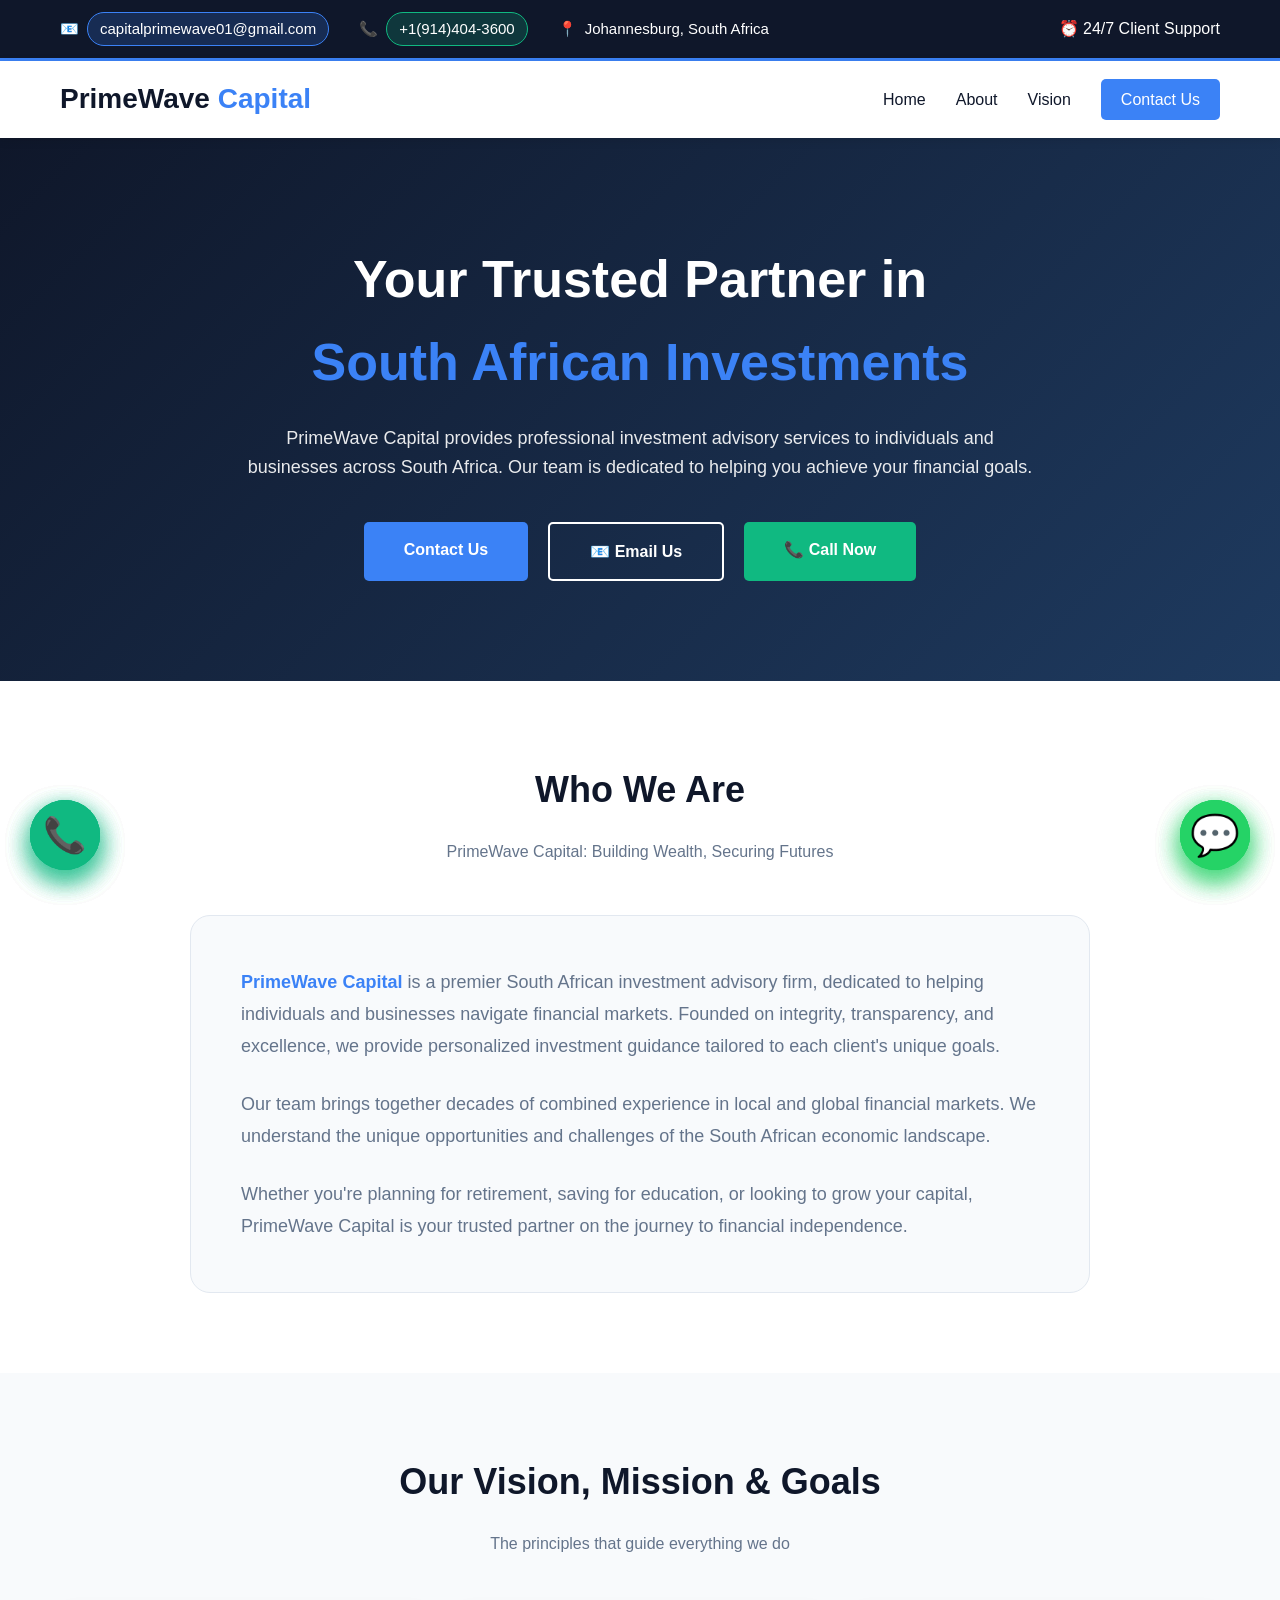
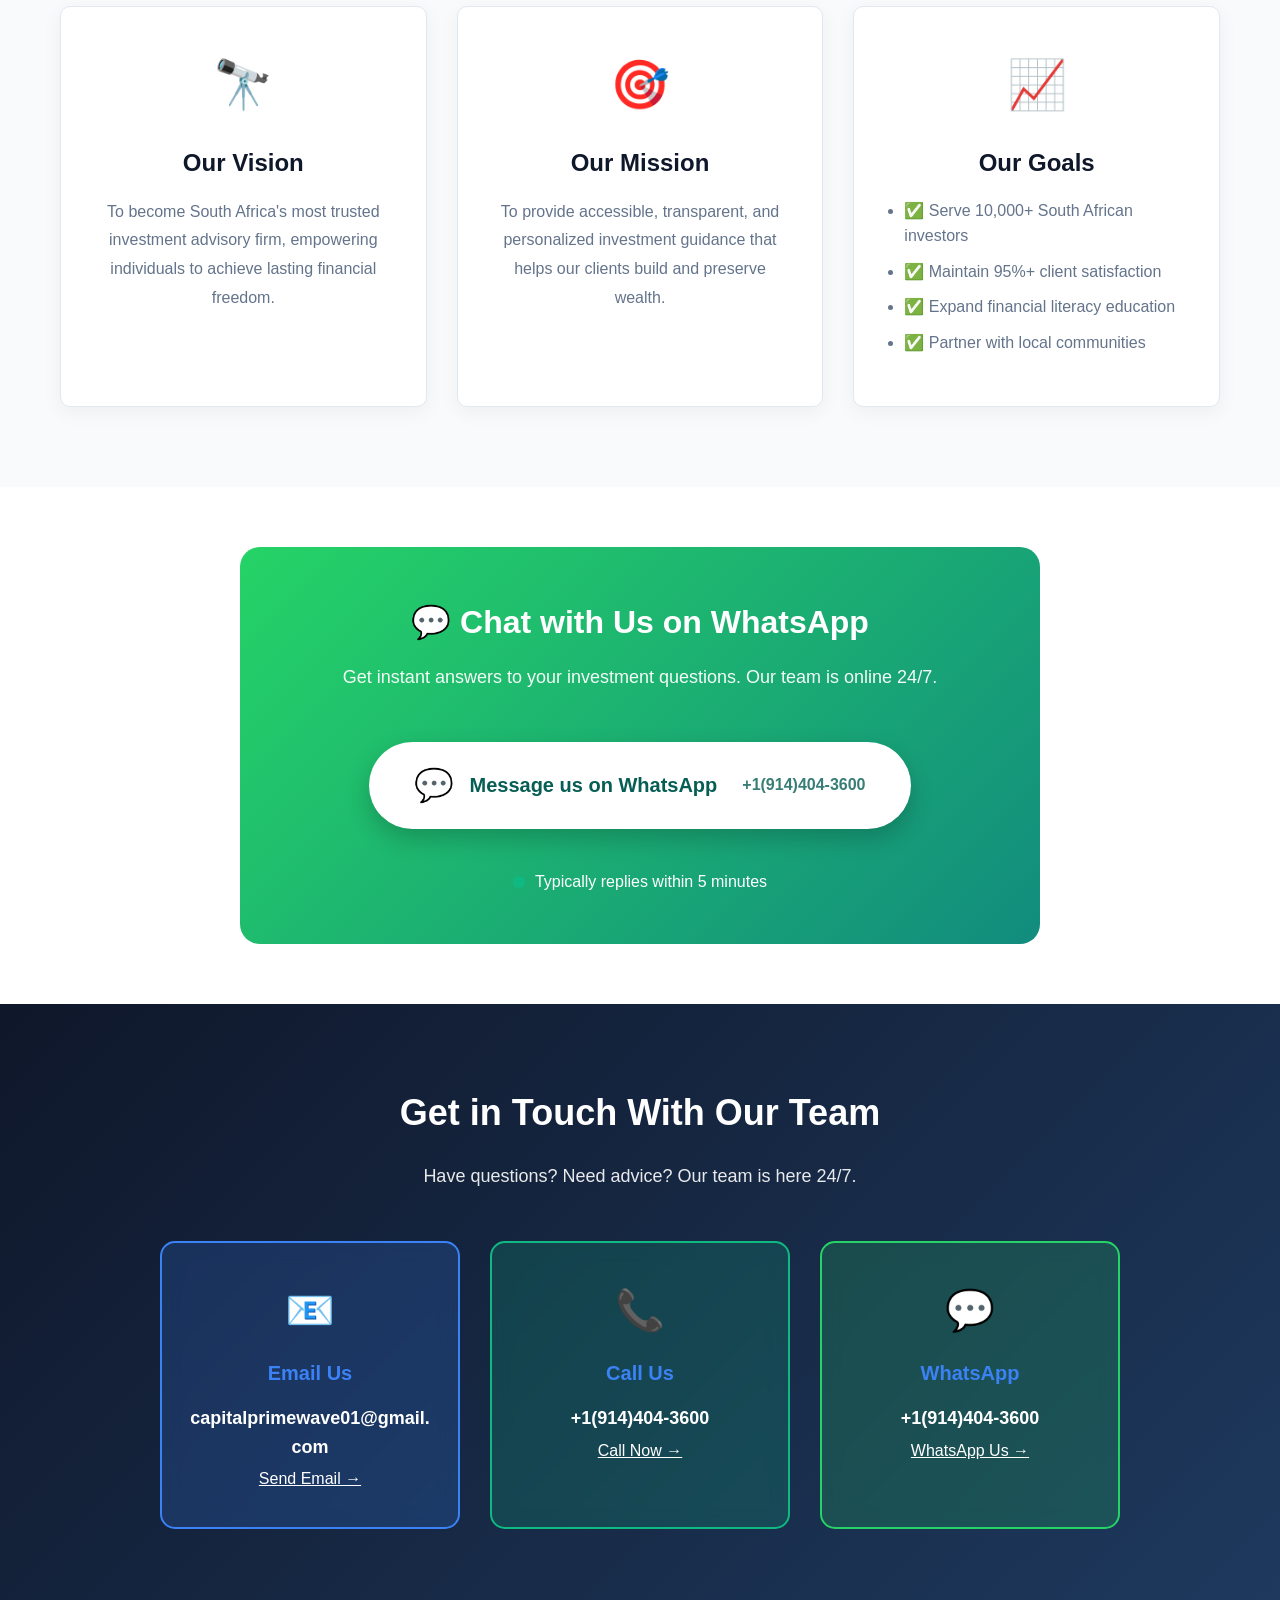
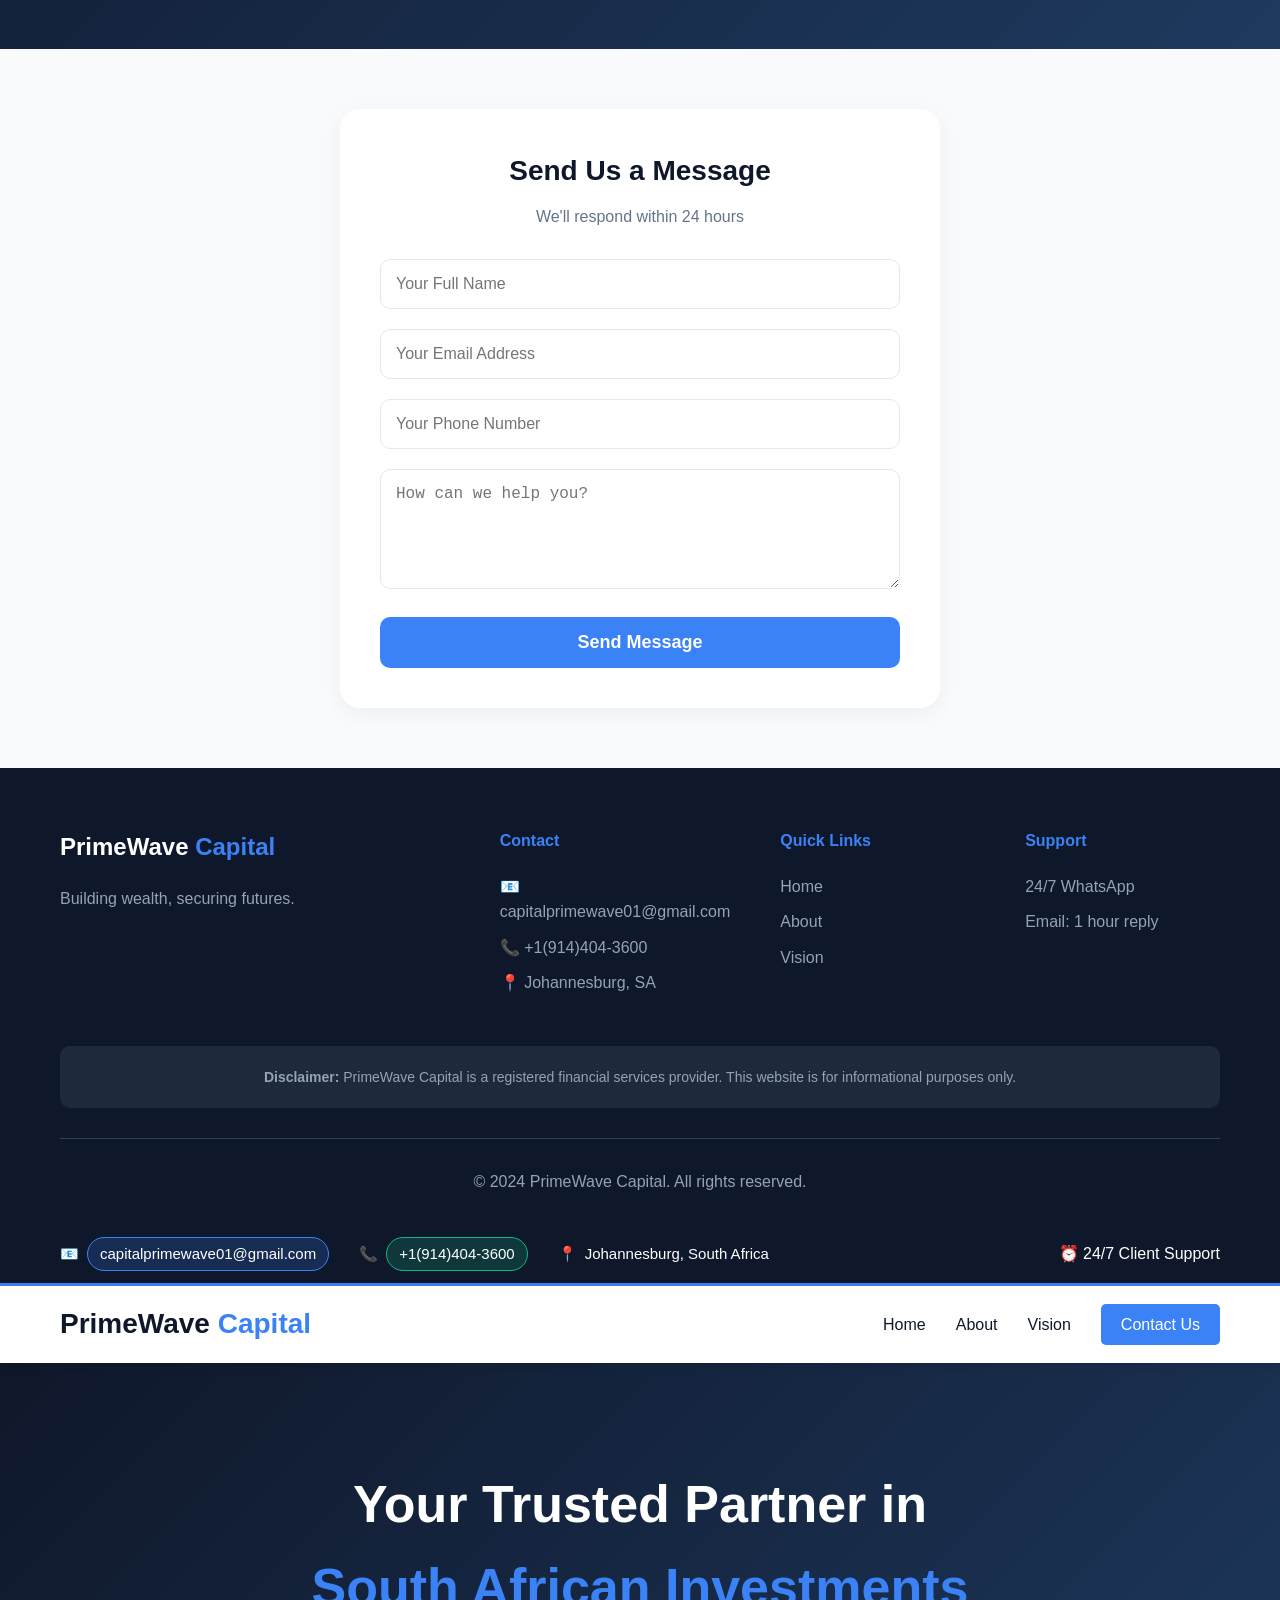
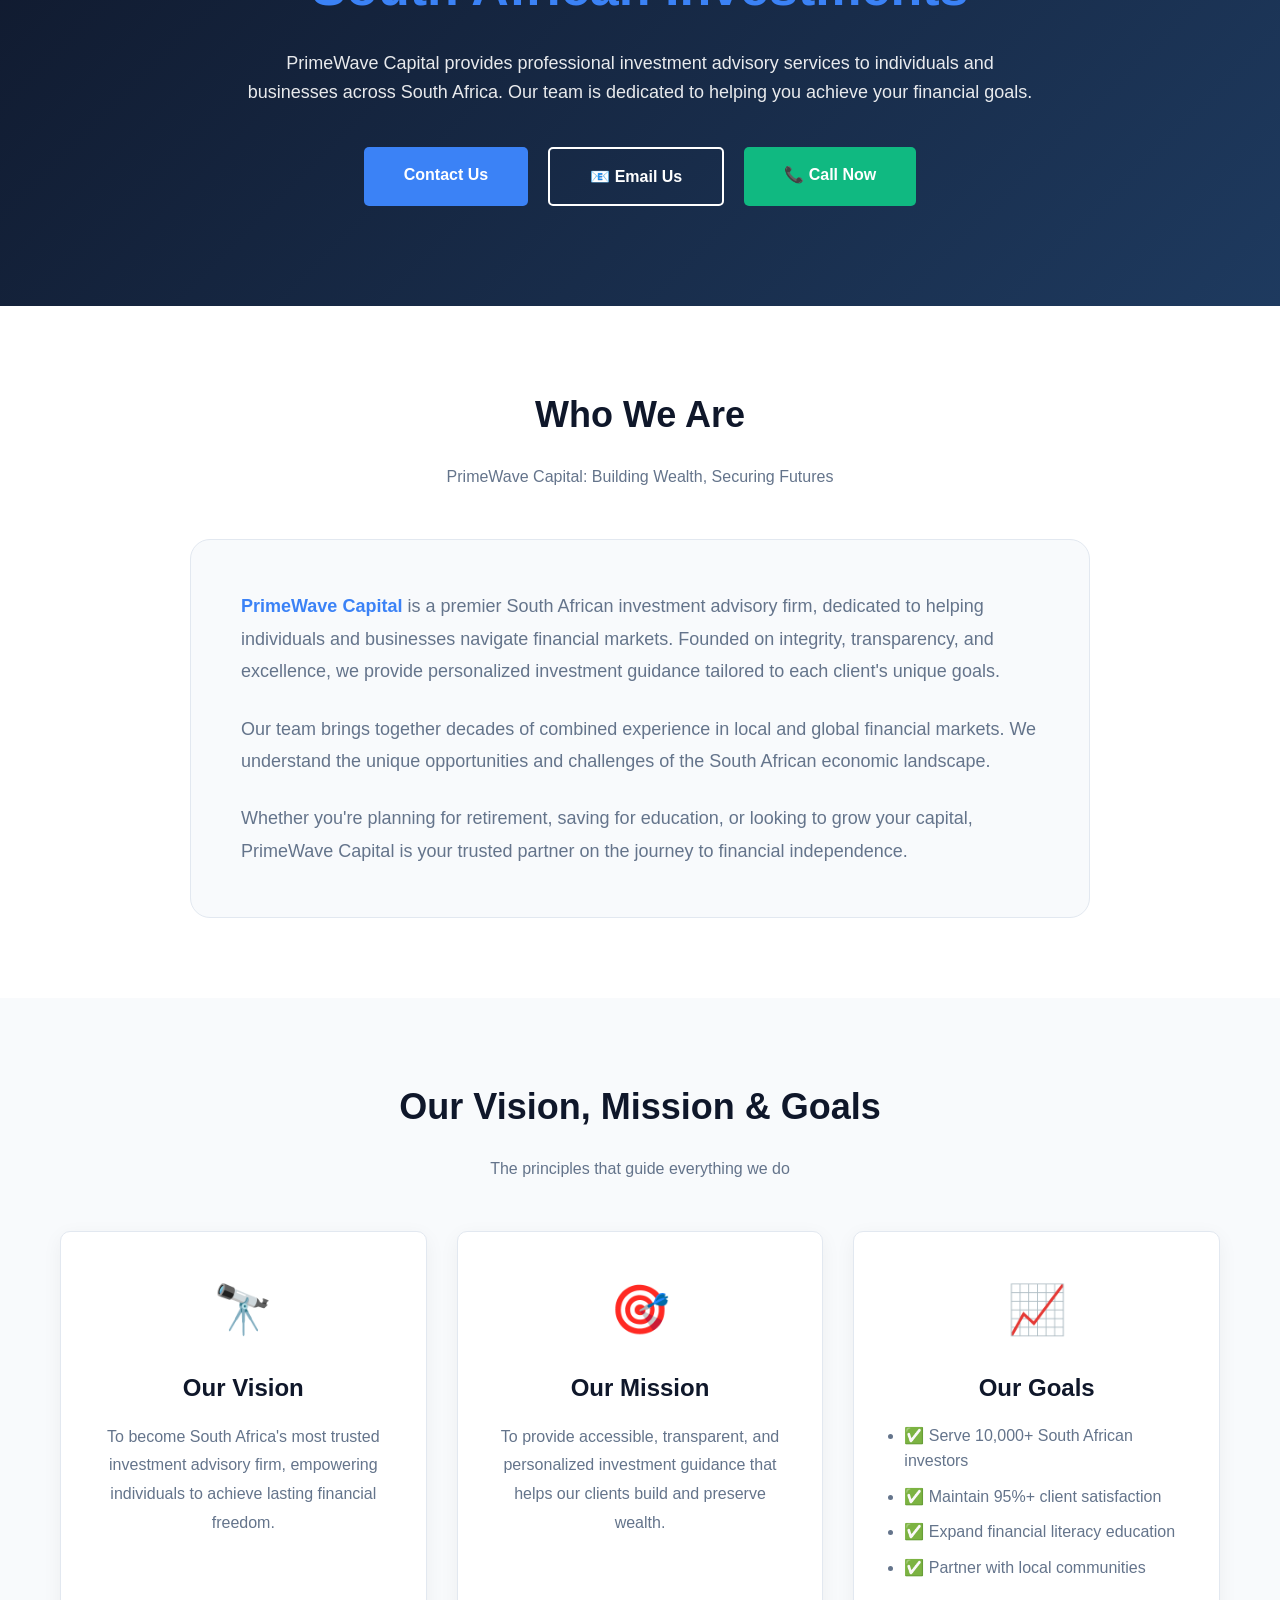
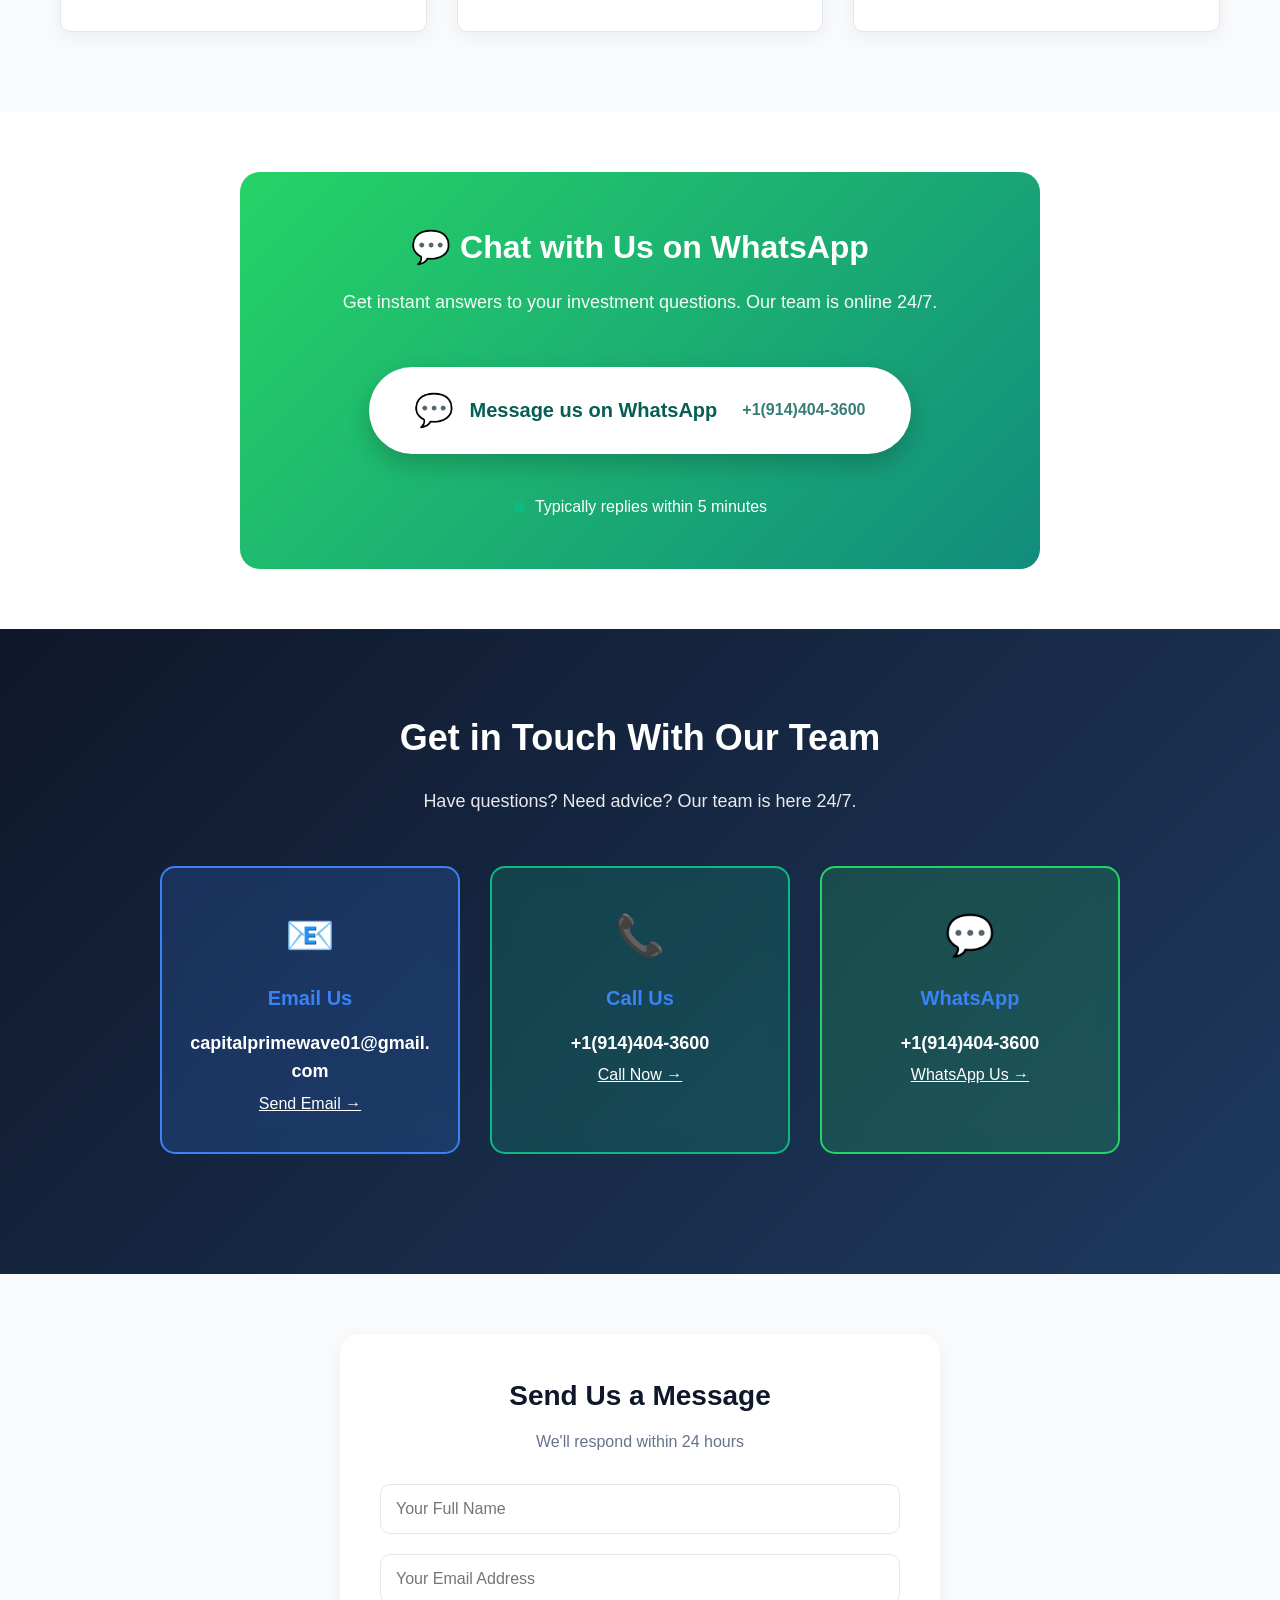
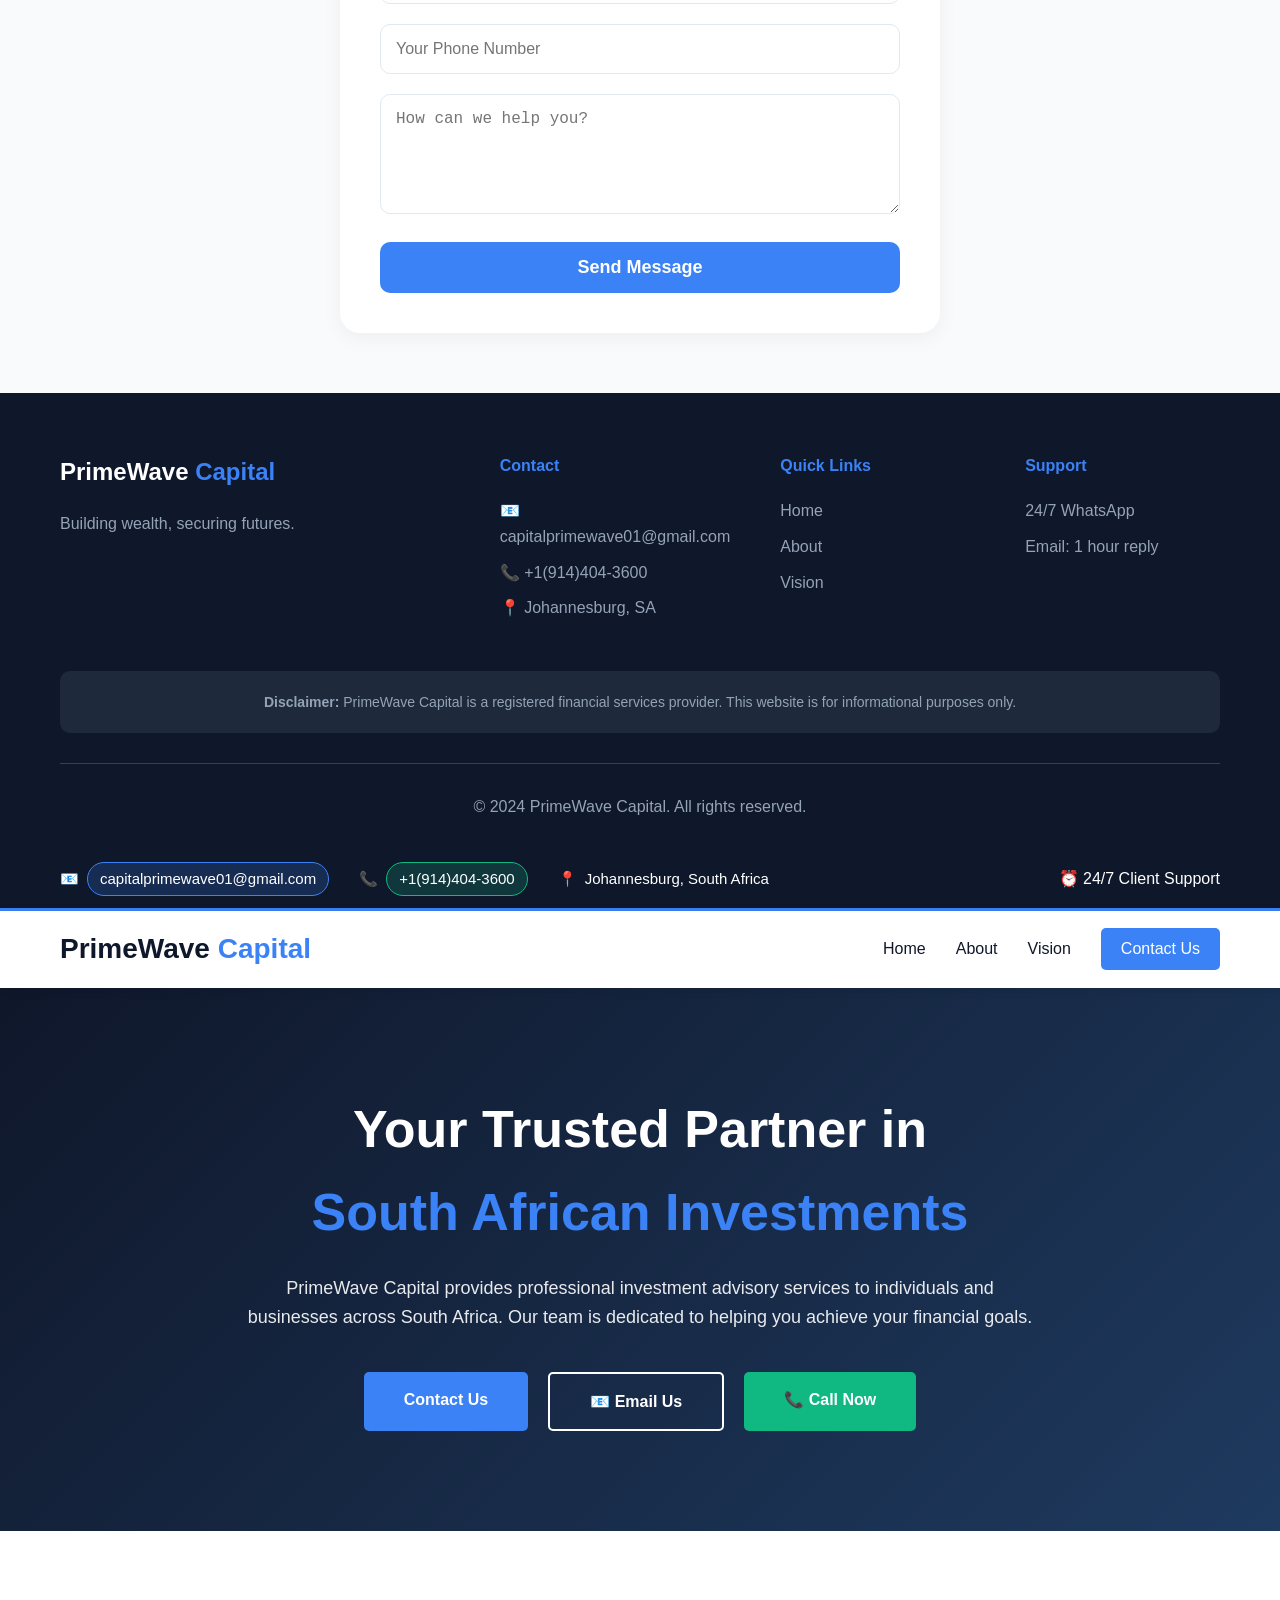
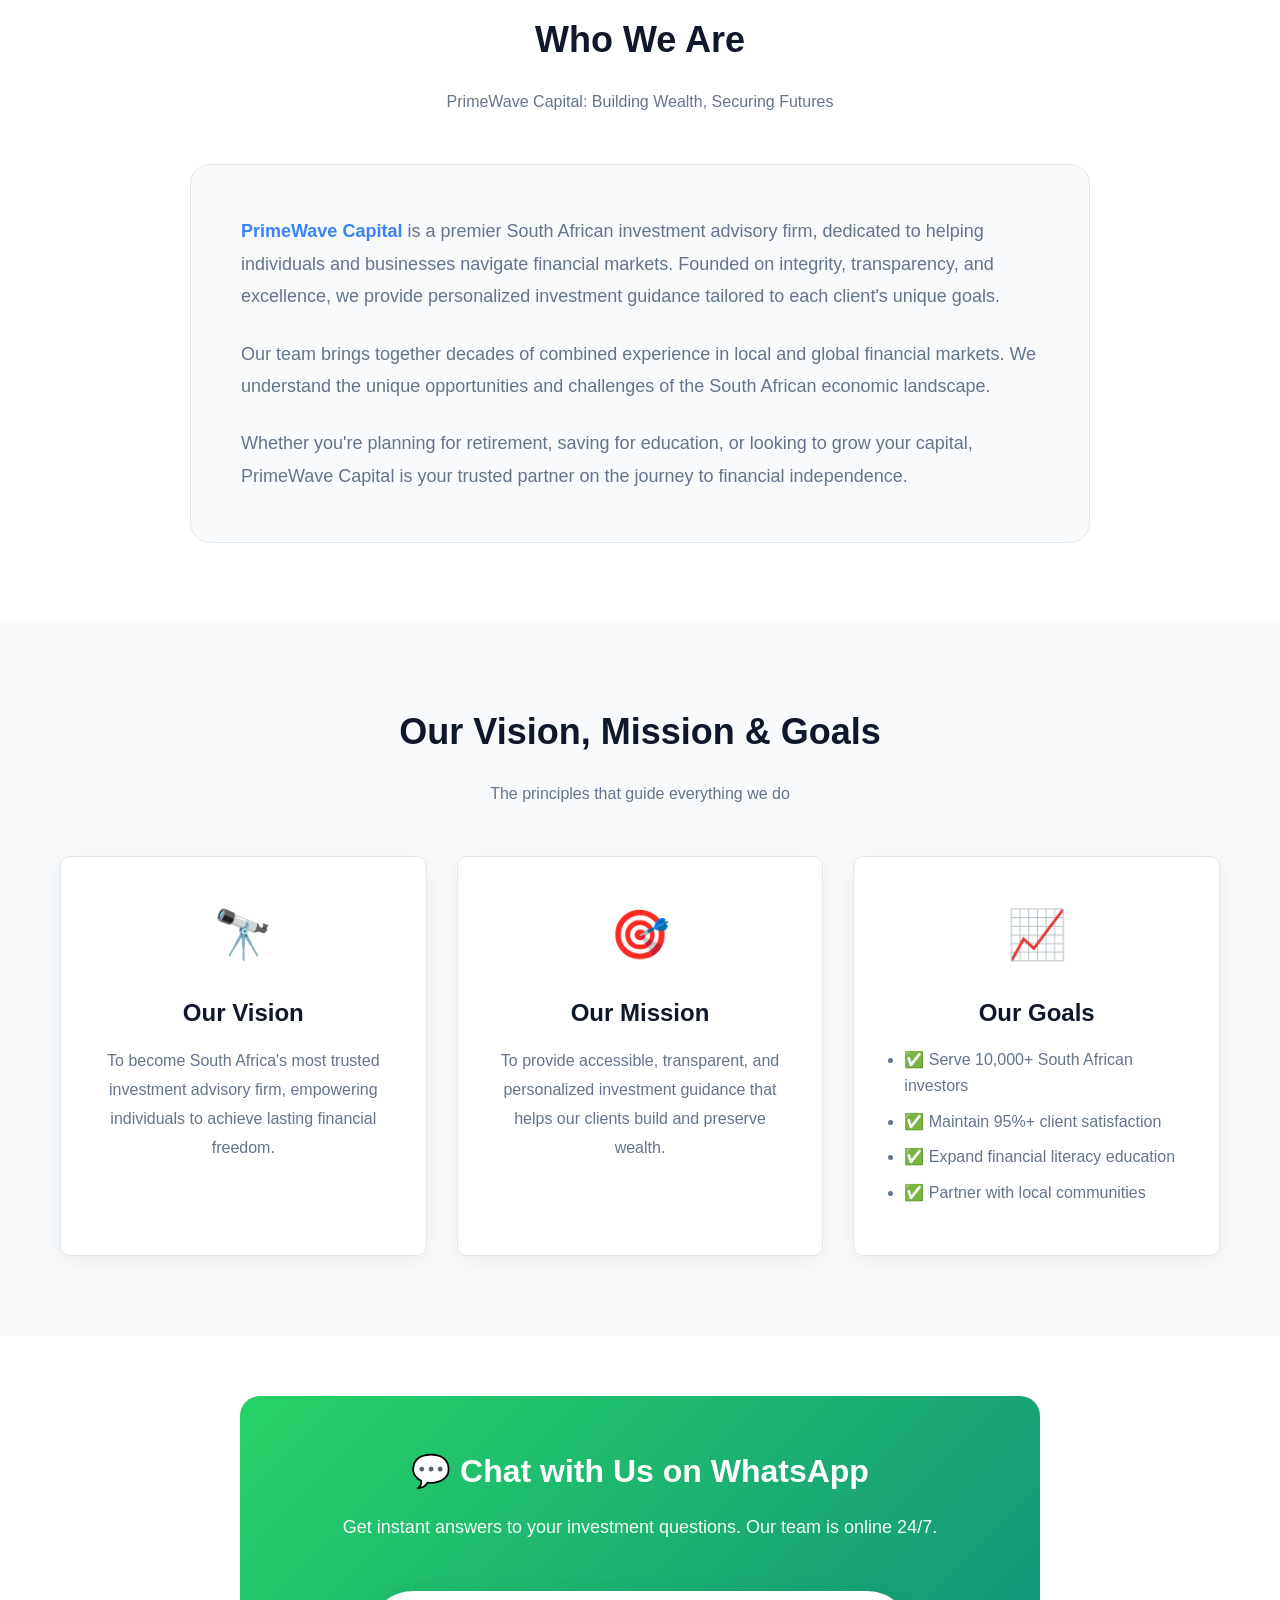
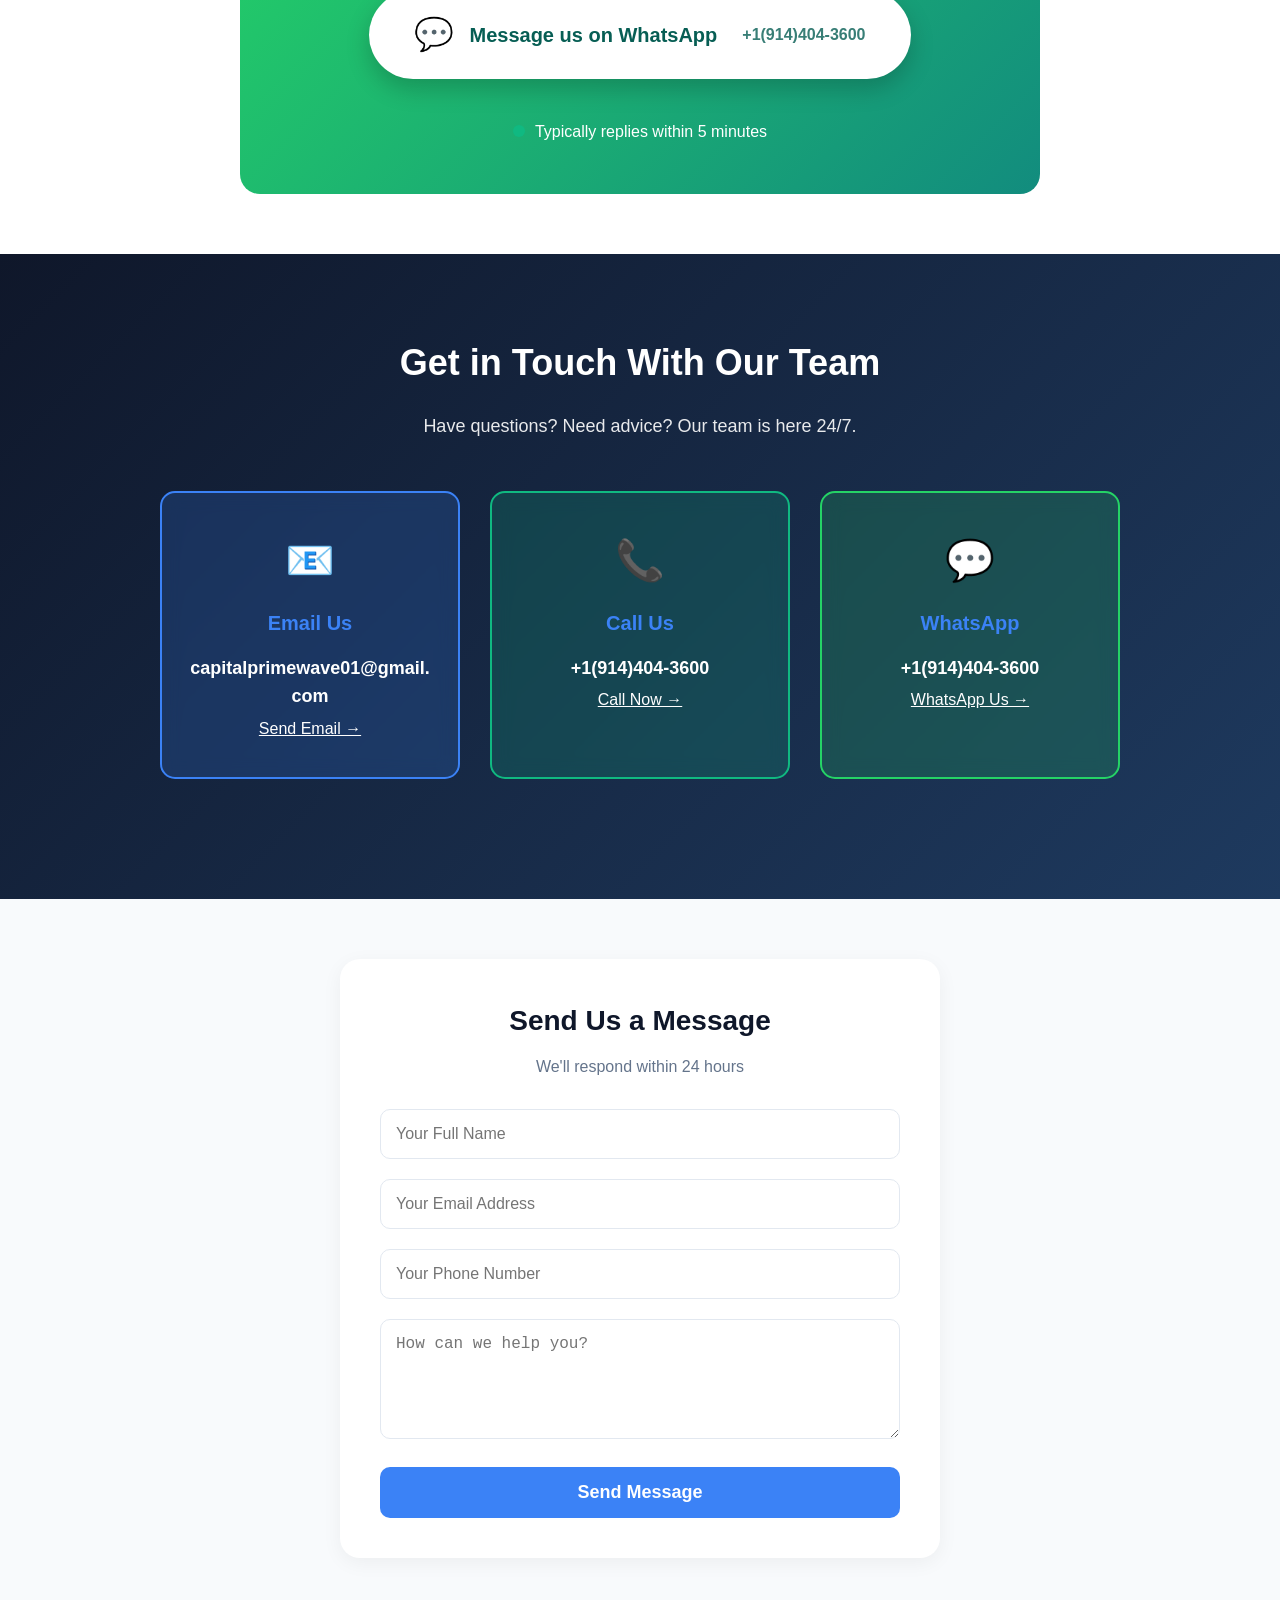
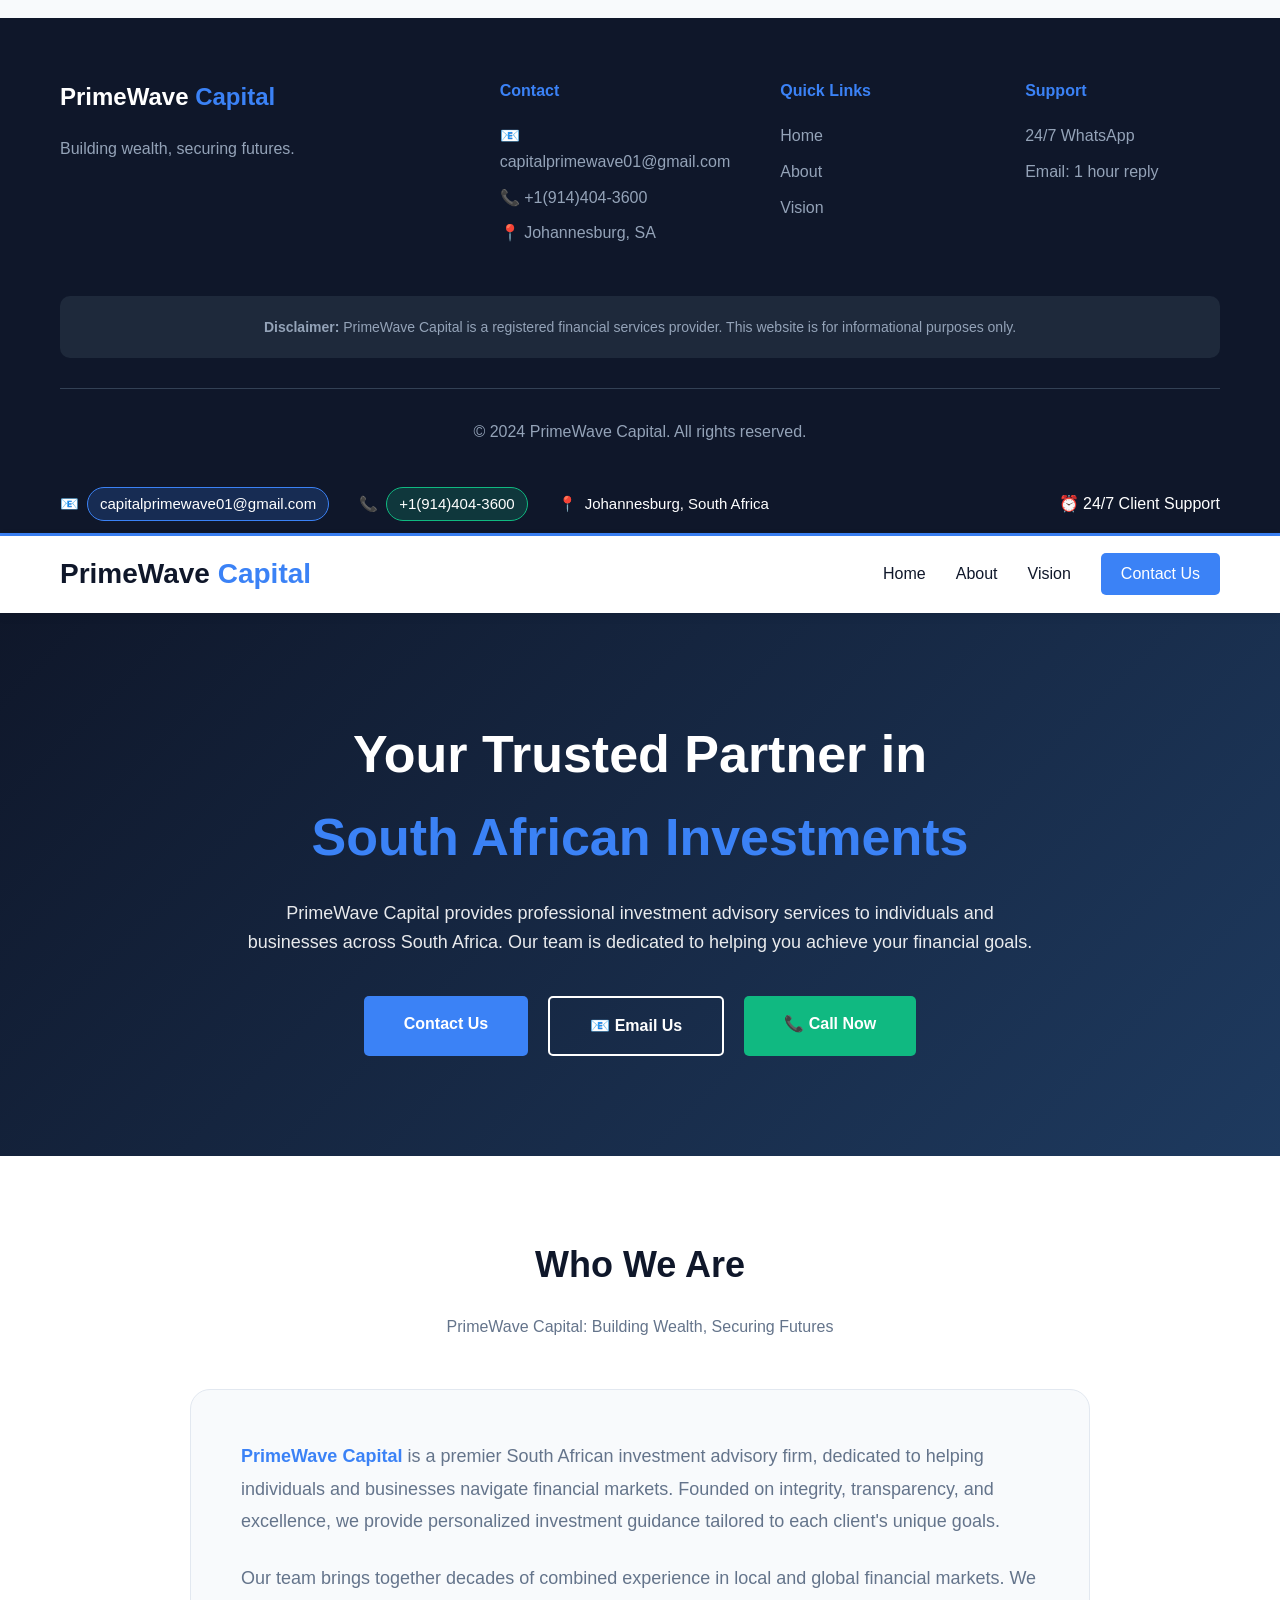
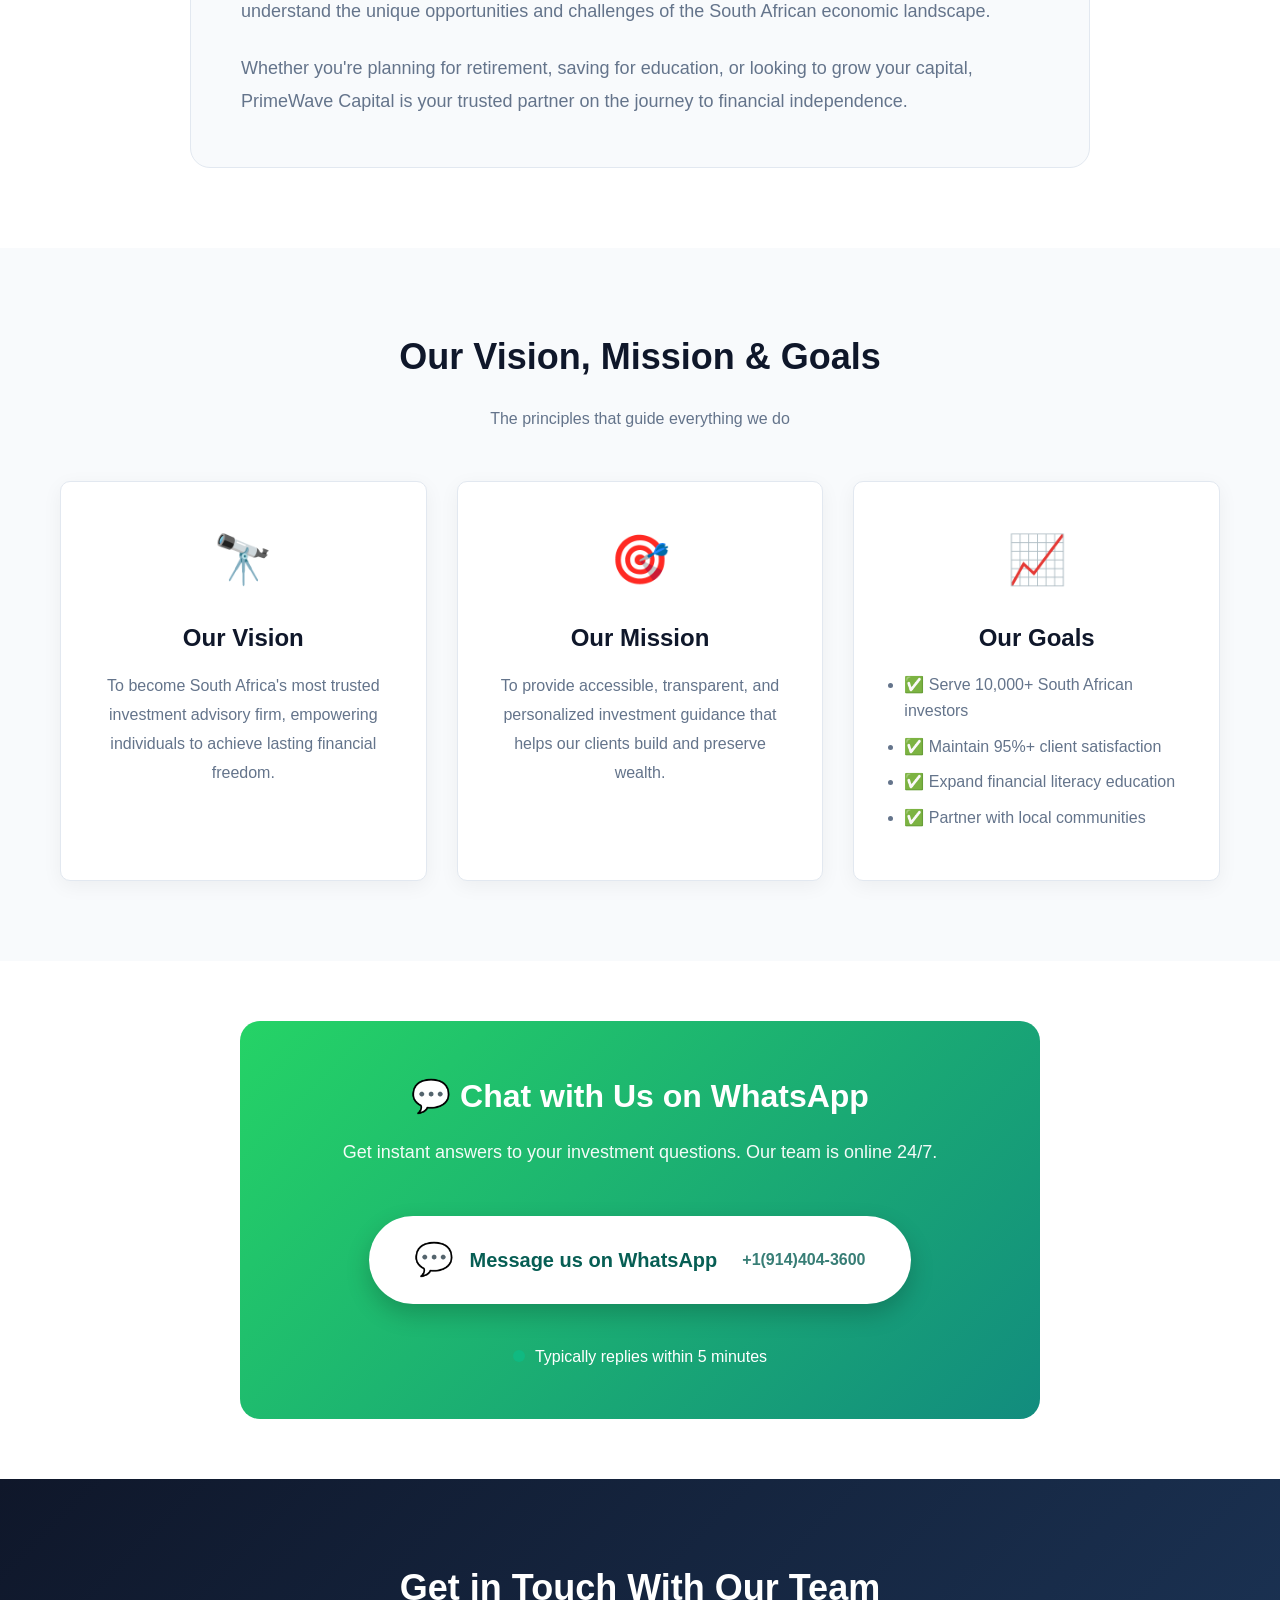
==== index.html @ 88f397cf "Add files via upload" ====
<!DOCTYPE html>
<html lang="en">
<head>
    <meta charset="UTF-8">
    <meta name="viewport" content="width=device-width, initial-scale=1.0">
    <title>PrimeWave Capital - South African Investment Advisory</title>
    <style>
        * {
            margin: 0;
            padding: 0;
            box-sizing: border-box;
        }
        
        body {
            font-family: 'Inter', -apple-system, BlinkMacSystemFont, 'Segoe UI', sans-serif;
            line-height: 1.6;
            color: #1e293b;
            background: #f8fafc;
        }
        
        :root {
            --primary: #0f172a;
            --secondary: #1e293b;
            --accent: #3b82f6;
            --accent-light: #60a5fa;
            --success: #10b981;
            --warning: #f59e0b;
            --dark: #0f172a;
            --light: #f8fafc;
            --gray: #64748b;
            --border: #e2e8f0;
        }
        
        .container {
            max-width: 1200px;
            margin: 0 auto;
            padding: 0 20px;
        }
        
        /* Top Contact Bar */
        .top-bar {
            background: var(--primary);
            color: white;
            padding: 12px 0;
            border-bottom: 3px solid var(--accent);
        }
        
        .top-bar .container {
            display: flex;
            justify-content: space-between;
            align-items: center;
            flex-wrap: wrap;
            gap: 15px;
        }
        
        .contact-info {
            display: flex;
            gap: 30px;
            flex-wrap: wrap;
        }
        
        .contact-info span {
            display: flex;
            align-items: center;
            gap: 8px;
            font-size: 15px;
        }
        
        .contact-info i {
            color: var(--accent);
            font-style: normal;
            font-weight: bold;
        }
        
        .highlight {
            background: rgba(59, 130, 246, 0.2);
            padding: 4px 12px;
            border-radius: 20px;
            border: 1px solid var(--accent);
            font-weight: 500;
        }
        
        .phone-highlight {
            background: rgba(16, 185, 129, 0.2);
            padding: 4px 12px;
            border-radius: 20px;
            border: 1px solid var(--success);
            font-weight: 500;
        }
        
        /* Navigation */
        nav {
            background: white;
            padding: 1rem 0;
            box-shadow: 0 2px 10px rgba(0,0,0,0.1);
            position: sticky;
            top: 0;
            z-index: 1000;
        }
        
        .nav-container {
            display: flex;
            justify-content: space-between;
            align-items: center;
        }
        
        .logo {
            color: var(--primary);
            font-size: 28px;
            font-weight: 700;
        }
        
        .logo span {
            color: var(--accent);
        }
        
        .nav-links {
            display: flex;
            gap: 30px;
            align-items: center;
        }
        
        .nav-links a {
            color: var(--dark);
            text-decoration: none;
            font-weight: 500;
            transition: color 0.3s;
        }
        
        .nav-links a:hover {
            color: var(--accent);
        }
        
        .contact-btn {
            background: var(--accent);
            color: white !important;
            padding: 8px 20px;
            border-radius: 5px;
        }
        
        .contact-btn:hover {
            background: var(--accent-light);
        }
        
        /* Hero Section */
        .hero {
            background: linear-gradient(135deg, var(--primary), #1e3a5f);
            color: white;
            padding: 100px 0;
            text-align: center;
        }
        
        .hero h1 {
            font-size: 52px;
            margin-bottom: 20px;
        }
        
        .hero h1 span {
            color: var(--accent);
        }
        
        .hero p {
            font-size: 18px;
            max-width: 800px;
            margin: 0 auto 40px;
            opacity: 0.9;
        }
        
        .hero-buttons {
            display: flex;
            gap: 20px;
            justify-content: center;
            flex-wrap: wrap;
        }
        
        .btn {
            padding: 15px 40px;
            border-radius: 5px;
            text-decoration: none;
            font-weight: 600;
            transition: all 0.3s;
        }
        
        .btn-primary {
            background: var(--accent);
            color: white;
        }
        
        .btn-outline {
            background: transparent;
            color: white;
            border: 2px solid white;
        }
        
        .btn-success {
            background: var(--success);
            color: white;
        }
        
        .btn:hover {
            transform: translateY(-3px);
            box-shadow: 0 10px 20px rgba(0,0,0,0.2);
        }
        
        /* Company Definition */
        .company-section {
            padding: 80px 0;
            background: white;
        }
        
        .section-title {
            text-align: center;
            font-size: 36px;
            margin-bottom: 20px;
            color: var(--dark);
        }
        
        .section-subtitle {
            text-align: center;
            color: var(--gray);
            max-width: 700px;
            margin: 0 auto 50px;
        }
        
        .definition-box {
            background: var(--light);
            padding: 50px;
            border-radius: 20px;
            border: 1px solid var(--border);
            max-width: 900px;
            margin: 0 auto;
        }
        
        .definition-box p {
            font-size: 18px;
            line-height: 1.8;
            color: var(--gray);
            margin-bottom: 25px;
        }
        
        .definition-box p:last-child {
            margin-bottom: 0;
        }
        
        .text-highlight {
            color: var(--accent);
            font-weight: 600;
        }
        
        /* Vision Mission Goals */
        .vm-section {
            padding: 80px 0;
            background: var(--light);
        }
        
        .vm-grid {
            display: grid;
            grid-template-columns: repeat(3, 1fr);
            gap: 30px;
            margin-top: 40px;
        }
        
        .vm-card {
            background: white;
            padding: 40px 30px;
            border-radius: 10px;
            box-shadow: 0 5px 20px rgba(0,0,0,0.05);
            text-align: center;
            border: 1px solid var(--border);
            transition: transform 0.3s;
        }
        
        .vm-card:hover {
            transform: translateY(-10px);
        }
        
        .vm-icon {
            font-size: 48px;
            margin-bottom: 20px;
        }
        
        .vm-card h3 {
            font-size: 24px;
            margin-bottom: 15px;
            color: var(--dark);
        }
        
        .vm-card p {
            color: var(--gray);
            line-height: 1.8;
        }
        
        .goals-list {
            text-align: left;
            padding-left: 20px;
            color: var(--gray);
        }
        
        .goals-list li {
            margin-bottom: 10px;
        }
        
        /* Core Values */
        .values {
            padding: 80px 0;
            background: white;
        }
        
        .values-grid {
            display: grid;
            grid-template-columns: repeat(auto-fit, minmax(250px, 1fr));
            gap: 25px;
            margin-top: 40px;
        }
        
        .value-item {
            padding: 30px;
            background: var(--light);
            border-radius: 10px;
            border-left: 4px solid var(--accent);
            transition: transform 0.3s;
        }
        
        .value-item:hover {
            transform: translateX(10px);
        }
        
        .value-item h4 {
            font-size: 20px;
            margin-bottom: 10px;
            color: var(--dark);
        }
        
        .value-item p {
            color: var(--gray);
        }
        
        /* Contact Section */
        .contact-section {
            padding: 80px 0;
            background: linear-gradient(135deg, var(--primary), #1e3a5f);
            color: white;
        }
        
        .contact-container {
            max-width: 1000px;
            margin: 0 auto;
        }
        
        .contact-container h2 {
            text-align: center;
            font-size: 36px;
            margin-bottom: 20px;
        }
        
        .contact-container > p {
            text-align: center;
            font-size: 18px;
            margin-bottom: 50px;
            opacity: 0.9;
        }
        
        .contact-grid {
            display: grid;
            grid-template-columns: repeat(3, 1fr);
            gap: 30px;
            margin-bottom: 40px;
        }
        
        .contact-card {
            background: rgba(255,255,255,0.1);
            padding: 35px 25px;
            border-radius: 15px;
            text-align: center;
            backdrop-filter: blur(10px);
            border: 1px solid rgba(255,255,255,0.2);
            transition: transform 0.3s;
        }
        
        .contact-card:hover {
            transform: translateY(-5px);
        }
        
        .contact-card .icon {
            font-size: 40px;
            margin-bottom: 15px;
        }
        
        .contact-card h4 {
            font-size: 20px;
            margin-bottom: 15px;
            color: var(--accent);
        }
        
        .contact-card .detail {
            font-size: 18px;
            font-weight: 600;
            margin-bottom: 5px;
            word-break: break-all;
        }
        
        .contact-card .note {
            font-size: 14px;
            opacity: 0.7;
        }
        
        .email-card {
            background: rgba(59, 130, 246, 0.2);
            border: 2px solid var(--accent);
        }
        
        .phone-card {
            background: rgba(16, 185, 129, 0.2);
            border: 2px solid var(--success);
        }
        
        .whatsapp-card {
            background: rgba(37, 211, 102, 0.2);
            border: 2px solid #25D366;
        }
        
        .contact-row {
            display: flex;
            justify-content: space-between;
            align-items: center;
            background: rgba(255,255,255,0.05);
            padding: 20px 30px;
            border-radius: 50px;
            margin-top: 30px;
            flex-wrap: wrap;
            gap: 20px;
        }
        
        .contact-row span {
            display: flex;
            align-items: center;
            gap: 10px;
            font-size: 16px;
        }
        
        .copy-btn {
            background: var(--accent);
            color: white;
            border: none;
            padding: 10px 25px;
            border-radius: 25px;
            cursor: pointer;
            font-weight: 600;
            transition: background 0.3s;
        }
        
        .copy-btn:hover {
            background: var(--accent-light);
        }
        
        .call-btn {
            background: var(--success);
            color: white;
            border: none;
            padding: 10px 25px;
            border-radius: 25px;
            cursor: pointer;
            font-weight: 600;
            text-decoration: none;
            display: inline-block;
            transition: background 0.3s;
        }
        
        .call-btn:hover {
            background: #0f9f6e;
        }
        
        /* WhatsApp Section */
        .whatsapp-section {
            padding: 60px 0;
            background: white;
        }
        
        .whatsapp-container {
            background: linear-gradient(135deg, #25D366, #128C7E);
            color: white;
            padding: 50px;
            border-radius: 20px;
            text-align: center;
            max-width: 800px;
            margin: 0 auto;
        }
        
        .whatsapp-container h3 {
            font-size: 32px;
            margin-bottom: 15px;
        }
        
        .whatsapp-container p {
            font-size: 18px;
            margin-bottom: 30px;
            opacity: 0.95;
        }
        
        .whatsapp-button {
            display: inline-flex;
            align-items: center;
            gap: 15px;
            background: white;
            color: #075E54;
            padding: 18px 45px;
            border-radius: 60px;
            text-decoration: none;
            font-weight: 700;
            font-size: 20px;
            margin: 20px 0;
            transition: transform 0.3s, box-shadow 0.3s;
            box-shadow: 0 10px 25px rgba(0,0,0,0.2);
        }
        
        .whatsapp-button:hover {
            transform: scale(1.05);
            box-shadow: 0 15px 35px rgba(0,0,0,0.3);
        }
        
        .whatsapp-icon {
            font-size: 32px;
        }
        
        .whatsapp-number {
            font-size: 16px;
            opacity: 0.8;
            margin-left: 10px;
        }
        
        .response-time {
            display: flex;
            align-items: center;
            justify-content: center;
            gap: 10px;
            margin-top: 20px;
        }
        
        .response-time .dot {
            width: 12px;
            height: 12px;
            background: var(--success);
            border-radius: 50%;
            animation: pulse 2s infinite;
        }
        
        @keyframes pulse {
            0% { box-shadow: 0 0 0 0 rgba(255, 255, 255, 0.7); }
            70% { box-shadow: 0 0 0 10px rgba(255, 255, 255, 0); }
            100% { box-shadow: 0 0 0 0 rgba(255, 255, 255, 0); }
        }
        
        /* Form Section */
        .form-section {
            padding: 60px 0;
            background: var(--light);
        }
        
        .form-container {
            max-width: 600px;
            margin: 0 auto;
            background: white;
            padding: 40px;
            border-radius: 20px;
            box-shadow: 0 5px 20px rgba(0,0,0,0.05);
        }
        
        .form-container h3 {
            text-align: center;
            font-size: 28px;
            margin-bottom: 10px;
            color: var(--dark);
        }
        
        .form-container p {
            text-align: center;
            color: var(--gray);
            margin-bottom: 30px;
        }
        
        .form-group {
            margin-bottom: 20px;
        }
        
        .form-group input,
        .form-group textarea {
            width: 100%;
            padding: 15px;
            border: 1px solid var(--border);
            border-radius: 10px;
            font-size: 16px;
            transition: border-color 0.3s;
        }
        
        .form-group input:focus,
        .form-group textarea:focus {
            outline: none;
            border-color: var(--accent);
        }
        
        .form-group textarea {
            height: 120px;
            resize: vertical;
        }
        
        .submit-btn {
            width: 100%;
            padding: 15px;
            background: var(--accent);
            color: white;
            border: none;
            border-radius: 10px;
            font-size: 18px;
            font-weight: 600;
            cursor: pointer;
            transition: background 0.3s;
        }
        
        .submit-btn:hover {
            background: var(--accent-light);
        }
        
        .form-note {
            text-align: center;
            font-size: 14px;
            color: var(--gray);
            margin-top: 20px;
        }
        
        /* Footer */
        footer {
            background: var(--dark);
            color: white;
            padding: 60px 0 30px;
        }
        
        .footer-grid {
            display: grid;
            grid-template-columns: 2fr 1fr 1fr 1fr;
            gap: 50px;
            margin-bottom: 40px;
        }
        
        .footer-logo {
            font-size: 24px;
            font-weight: 700;
            margin-bottom: 20px;
        }
        
        .footer-links h4 {
            color: var(--accent);
            margin-bottom: 20px;
        }
        
        .footer-links p, .footer-links a {
            color: #94a3b8;
            text-decoration: none;
            display: block;
            margin-bottom: 10px;
        }
        
        .footer-links a:hover {
            color: var(--accent);
        }
        
        .disclaimer {
            background: #1e293b;
            color: #94a3b8;
            padding: 20px;
            text-align: center;
            font-size: 14px;
            border-radius: 10px;
            margin-bottom: 30px;
        }
        
        .footer-bottom {
            text-align: center;
            padding-top: 30px;
            border-top: 1px solid #334155;
            color: #94a3b8;
        }
        
        /* Floating Buttons */
        .floating-whatsapp {
            position: fixed;
            bottom: 30px;
            right: 30px;
            background: #25D366;
            color: white;
            width: 70px;
            height: 70px;
            border-radius: 50%;
            display: flex;
            align-items: center;
            justify-content: center;
            font-size: 40px;
            box-shadow: 0 10px 25px rgba(37, 211, 102, 0.4);
            cursor: pointer;
            transition: all 0.3s;
            z-index: 1000;
            text-decoration: none;
        }
        
        .floating-whatsapp:hover {
            transform: scale(1.1) rotate(5deg);
            background: #20b859;
            box-shadow: 0 15px 35px rgba(37, 211, 102, 0.6);
        }
        
        .whatsapp-tooltip {
            position: absolute;
            right: 80px;
            background: white;
            color: #075E54;
            padding: 8px 15px;
            border-radius: 20px;
            font-size: 14px;
            font-weight: 600;
            white-space: nowrap;
            opacity: 0;
            transition: opacity 0.3s;
            pointer-events: none;
        }
        
        .floating-whatsapp:hover .whatsapp-tooltip {
            opacity: 1;
        }
        
        .floating-call {
            position: fixed;
            bottom: 30px;
            left: 30px;
            background: var(--success);
            color: white;
            width: 70px;
            height: 70px;
            border-radius: 50%;
            display: flex;
            align-items: center;
            justify-content: center;
            font-size: 35px;
            box-shadow: 0 10px 25px rgba(16, 185, 129, 0.4);
            cursor: pointer;
            transition: all 0.3s;
            z-index: 1000;
            text-decoration: none;
        }
        
        .floating-call:hover {
            transform: scale(1.1);
            background: #0f9f6e;
        }
        
        .call-tooltip {
            position: absolute;
            left: 80px;
            background: white;
            color: var(--success);
            padding: 8px 15px;
            border-radius: 20px;
            font-size: 14px;
            font-weight: 600;
            white-space: nowrap;
            opacity: 0;
            transition: opacity 0.3s;
            pointer-events: none;
        }
        
        .floating-call:hover .call-tooltip {
            opacity: 1;
        }
        
        @media (max-width: 768px) {
            .vm-grid,
            .contact-grid,
            .footer-grid {
                grid-template-columns: 1fr;
            }
            
            .hero h1 {
                font-size: 36px;
            }
            
            .contact-row {
                flex-direction: column;
                text-align: center;
            }
            
            .floating-whatsapp {
                bottom: 20px;
                right: 20px;
                width: 60px;
                height: 60px;
                font-size: 35px;
            }
            
            .floating-call {
                bottom: 20px;
                left: 20px;
                width: 60px;
                height: 60px;
                font-size: 30px;
            }
        }
    </style>
</head>
<body>
    <!-- Top Contact Bar -->
    <div class="top-bar">
        <div class="container">
            <div class="contact-info">
                <span>
                    <i>📧</i> 
                    <span class="highlight">capitalprimewave01@gmail.com</span>
                </span>
                <span>
                    <i>📞</i> 
                    <span class="phone-highlight">+1(914)404-3600</span>
                </span>
                <span>
                    <i>📍</i> Johannesburg, South Africa
                </span>
            </div>
            <div>
                ⏰ 24/7 Client Support
            </div>
        </div>
    </div>

    <!-- Navigation -->
    <nav>
        <div class="container nav-container">
            <div class="logo">PrimeWave<span> Capital</span></div>
            <div class="nav-links">
                <a href="#home">Home</a>
                <a href="#about">About</a>
                <a href="#vision">Vision</a>
                <a href="#contact" class="contact-btn">Contact Us</a>
            </div>
        </div>
    </nav>

    <!-- Hero Section -->
    <section class="hero" id="home">
        <div class="container">
            <h1>Your Trusted Partner in<br><span>South African Investments</span></h1>
            <p>PrimeWave Capital provides professional investment advisory services to individuals and businesses across South Africa. Our team is dedicated to helping you achieve your financial goals.</p>
            
            <div class="hero-buttons">
                <a href="#contact" class="btn btn-primary">Contact Us</a>
                <a href="mailto:capitalprimewave01@gmail.com" class="btn btn-outline">📧 Email Us</a>
                <a href="tel:+19144043600" class="btn btn-success">📞 Call Now</a>
            </div>
        </div>
    </section>

    <!-- Company Definition -->
    <section class="company-section" id="about">
        <div class="container">
            <h2 class="section-title">Who We Are</h2>
            <p class="section-subtitle">PrimeWave Capital: Building Wealth, Securing Futures</p>
            
            <div class="definition-box">
                <p><span class="text-highlight">PrimeWave Capital</span> is a premier South African investment advisory firm, dedicated to helping individuals and businesses navigate financial markets. Founded on integrity, transparency, and excellence, we provide personalized investment guidance tailored to each client's unique goals.</p>
                
                <p>Our team brings together decades of combined experience in local and global financial markets. We understand the unique opportunities and challenges of the South African economic landscape.</p>
                
                <p>Whether you're planning for retirement, saving for education, or looking to grow your capital, PrimeWave Capital is your trusted partner on the journey to financial independence.</p>
            </div>
        </div>
    </section>

    <!-- Vision, Mission, Goals -->
    <section class="vm-section" id="vision">
        <div class="container">
            <h2 class="section-title">Our Vision, Mission & Goals</h2>
            <p class="section-subtitle">The principles that guide everything we do</p>
            
            <div class="vm-grid">
                <!-- Vision -->
                <div class="vm-card">
                    <div class="vm-icon">🔭</div>
                    <h3>Our Vision</h3>
                    <p>To become South Africa's most trusted investment advisory firm, empowering individuals to achieve lasting financial freedom.</p>
                </div>
                
                <!-- Mission -->
                <div class="vm-card">
                    <div class="vm-icon">🎯</div>
                    <h3>Our Mission</h3>
                    <p>To provide accessible, transparent, and personalized investment guidance that helps our clients build and preserve wealth.</p>
                </div>
                
                <!-- Goals -->
                <div class="vm-card">
                    <div class="vm-icon">📈</div>
                    <h3>Our Goals</h3>
                    <ul class="goals-list">
                        <li>✅ Serve 10,000+ South African investors</li>
                        <li>✅ Maintain 95%+ client satisfaction</li>
                        <li>✅ Expand financial literacy education</li>
                        <li>✅ Partner with local communities</li>
                    </ul>
                </div>
            </div>
        </div>
    </section>

    <!-- WhatsApp Section -->
    <section class="whatsapp-section">
        <div class="container">
            <div class="whatsapp-container">
                <h3>💬 Chat with Us on WhatsApp</h3>
                <p>Get instant answers to your investment questions. Our team is online 24/7.</p>
                
                <a href="https://wa.me/19144043600?text=Hello%20PrimeWave%20Capital%2C%20I'm%20interested%20in%20learning%20more%20about%20your%20investment%20services." 
                   target="_blank" 
                   class="whatsapp-button">
                    <span class="whatsapp-icon">💬</span>
                    <span>Message us on WhatsApp</span>
                    <span class="whatsapp-number">+1(914)404-3600</span>
                </a>
                
                <div class="response-time">
                    <span class="dot"></span>
                    <span>Typically replies within 5 minutes</span>
                </div>
            </div>
        </div>
    </section>

    <!-- Contact Section -->
    <section class="contact-section" id="contact">
        <div class="container contact-container">
            <h2>Get in Touch With Our Team</h2>
            <p>Have questions? Need advice? Our team is here 24/7.</p>
            
            <div class="contact-grid">
                <!-- Email Card -->
                <div class="contact-card email-card">
                    <div class="icon">📧</div>
                    <h4>Email Us</h4>
                    <div class="detail">capitalprimewave01@gmail.com</div>
                    <a href="mailto:capitalprimewave01@gmail.com" style="color: white;">Send Email →</a>
                </div>
                
                <!-- Phone Card -->
                <div class="contact-card phone-card">
                    <div class="icon">📞</div>
                    <h4>Call Us</h4>
                    <div class="detail">+1(914)404-3600</div>
                    <a href="tel:+19144043600" style="color: white;">Call Now →</a>
                </div>
                
                <!-- WhatsApp Card -->
                <div class="contact-card whatsapp-card">
                    <div class="icon">💬</div>
                    <h4>WhatsApp</h4>
                    <div class="detail">+1(914)404-3600</div>
                    <a href="https://wa.me/19144043600" target="_blank" style="color: white;">WhatsApp Us →</a>
                </div>
            </div>
        </div>
    </section>

    <!-- Contact Form - WORKS WITH NETLIFY -->
    <section class="form-section">
        <div class="container">
            <div class="form-container">
                <h3>Send Us a Message</h3>
                <p>We'll respond within 24 hours</p>
                
                <form name="contact" method="POST" data-netlify="true">
                    <input type="hidden" name="form-name" value="contact">
                    
                    <div class="form-group">
                        <input type="text" name="name" placeholder="Your Full Name" required>
                    </div>
                    
                    <div class="form-group">
                        <input type="email" name="email" placeholder="Your Email Address" required>
                    </div>
                    
                    <div class="form-group">
                        <input type="tel" name="phone" placeholder="Your Phone Number">
                    </div>
                    
                    <div class="form-group">
                        <textarea name="message" placeholder="How can we help you?" required></textarea>
                    </div>
                    
                    <button type="submit" class="submit-btn">Send Message</button>
                </form>
            </div>
        </div>
    </section>

    <!-- Footer -->
    <footer>
        <div class="container">
            <div class="footer-grid">
                <div>
                    <div class="footer-logo">PrimeWave<span style="color: var(--accent);"> Capital</span></div>
                    <p style="color: #94a3b8;">Building wealth, securing futures.</p>
                </div>
                <div class="footer-links">
                    <h4>Contact</h4>
                    <p>📧 capitalprimewave01@gmail.com</p>
                    <p>📞 +1(914)404-3600</p>
                    <p>📍 Johannesburg, SA</p>
                </div>
                <div class="footer-links">
                    <h4>Quick Links</h4>
                    <a href="#home">Home</a>
                    <a href="#about">About</a>
                    <a href="#vision">Vision</a>
                </div>
                <div class="footer-links">
                    <h4>Support</h4>
                    <p>24/7 WhatsApp</p>
                    <p>Email: 1 hour reply</p>
                </div>
            </div>
            
            <div class="disclaimer">
                <strong>Disclaimer:</strong> PrimeWave Capital is a registered financial services provider. This website is for informational purposes only.
            </div>
            
            <div class="footer-bottom">
                <p>&copy; 2024 PrimeWave Capital. All rights reserved.</p>
            </div>
        </div>
    </footer>

    <!-- Floating WhatsApp Button -->
    <a href="https://wa.me/19144043600?text=Hello%20PrimeWave%20Capital%2C%20I'm%20interested%20in%20your%20services." 
       target="_blank" 
       class="floating-whatsapp">
        <span class="whatsapp-tooltip">Chat with us</span>
        💬
    </a>

    <!-- Floating Call Button -->
    <a href="tel:+19144043600" class="floating-call">
        <span class="call-tooltip">Call us now</span>
        📞
    </a>
</body>
</html><!DOCTYPE html>
<html lang="en">
<head>
    <meta charset="UTF-8">
    <meta name="viewport" content="width=device-width, initial-scale=1.0">
    <title>PrimeWave Capital - South African Investment Advisory</title>
    <style>
        * {
            margin: 0;
            padding: 0;
            box-sizing: border-box;
        }
        
        body {
            font-family: 'Inter', -apple-system, BlinkMacSystemFont, 'Segoe UI', sans-serif;
            line-height: 1.6;
            color: #1e293b;
            background: #f8fafc;
        }
        
        :root {
            --primary: #0f172a;
            --secondary: #1e293b;
            --accent: #3b82f6;
            --accent-light: #60a5fa;
            --success: #10b981;
            --warning: #f59e0b;
            --dark: #0f172a;
            --light: #f8fafc;
            --gray: #64748b;
            --border: #e2e8f0;
        }
        
        .container {
            max-width: 1200px;
            margin: 0 auto;
            padding: 0 20px;
        }
        
        /* Top Contact Bar */
        .top-bar {
            background: var(--primary);
            color: white;
            padding: 12px 0;
            border-bottom: 3px solid var(--accent);
        }
        
        .top-bar .container {
            display: flex;
            justify-content: space-between;
            align-items: center;
            flex-wrap: wrap;
            gap: 15px;
        }
        
        .contact-info {
            display: flex;
            gap: 30px;
            flex-wrap: wrap;
        }
        
        .contact-info span {
            display: flex;
            align-items: center;
            gap: 8px;
            font-size: 15px;
        }
        
        .contact-info i {
            color: var(--accent);
            font-style: normal;
            font-weight: bold;
        }
        
        .highlight {
            background: rgba(59, 130, 246, 0.2);
            padding: 4px 12px;
            border-radius: 20px;
            border: 1px solid var(--accent);
            font-weight: 500;
        }
        
        .phone-highlight {
            background: rgba(16, 185, 129, 0.2);
            padding: 4px 12px;
            border-radius: 20px;
            border: 1px solid var(--success);
            font-weight: 500;
        }
        
        /* Navigation */
        nav {
            background: white;
            padding: 1rem 0;
            box-shadow: 0 2px 10px rgba(0,0,0,0.1);
            position: sticky;
            top: 0;
            z-index: 1000;
        }
        
        .nav-container {
            display: flex;
            justify-content: space-between;
            align-items: center;
        }
        
        .logo {
            color: var(--primary);
            font-size: 28px;
            font-weight: 700;
        }
        
        .logo span {
            color: var(--accent);
        }
        
        .nav-links {
            display: flex;
            gap: 30px;
            align-items: center;
        }
        
        .nav-links a {
            color: var(--dark);
            text-decoration: none;
            font-weight: 500;
            transition: color 0.3s;
        }
        
        .nav-links a:hover {
            color: var(--accent);
        }
        
        .contact-btn {
            background: var(--accent);
            color: white !important;
            padding: 8px 20px;
            border-radius: 5px;
        }
        
        .contact-btn:hover {
            background: var(--accent-light);
        }
        
        /* Hero Section */
        .hero {
            background: linear-gradient(135deg, var(--primary), #1e3a5f);
            color: white;
            padding: 100px 0;
            text-align: center;
        }
        
        .hero h1 {
            font-size: 52px;
            margin-bottom: 20px;
        }
        
        .hero h1 span {
            color: var(--accent);
        }
        
        .hero p {
            font-size: 18px;
            max-width: 800px;
            margin: 0 auto 40px;
            opacity: 0.9;
        }
        
        .hero-buttons {
            display: flex;
            gap: 20px;
            justify-content: center;
            flex-wrap: wrap;
        }
        
        .btn {
            padding: 15px 40px;
            border-radius: 5px;
            text-decoration: none;
            font-weight: 600;
            transition: all 0.3s;
        }
        
        .btn-primary {
            background: var(--accent);
            color: white;
        }
        
        .btn-outline {
            background: transparent;
            color: white;
            border: 2px solid white;
        }
        
        .btn-success {
            background: var(--success);
            color: white;
        }
        
        .btn:hover {
            transform: translateY(-3px);
            box-shadow: 0 10px 20px rgba(0,0,0,0.2);
        }
        
        /* Company Definition */
        .company-section {
            padding: 80px 0;
            background: white;
        }
        
        .section-title {
            text-align: center;
            font-size: 36px;
            margin-bottom: 20px;
            color: var(--dark);
        }
        
        .section-subtitle {
            text-align: center;
            color: var(--gray);
            max-width: 700px;
            margin: 0 auto 50px;
        }
        
        .definition-box {
            background: var(--light);
            padding: 50px;
            border-radius: 20px;
            border: 1px solid var(--border);
            max-width: 900px;
            margin: 0 auto;
        }
        
        .definition-box p {
            font-size: 18px;
            line-height: 1.8;
            color: var(--gray);
            margin-bottom: 25px;
        }
        
        .definition-box p:last-child {
            margin-bottom: 0;
        }
        
        .text-highlight {
            color: var(--accent);
            font-weight: 600;
        }
        
        /* Vision Mission Goals */
        .vm-section {
            padding: 80px 0;
            background: var(--light);
        }
        
        .vm-grid {
            display: grid;
            grid-template-columns: repeat(3, 1fr);
            gap: 30px;
            margin-top: 40px;
        }
        
        .vm-card {
            background: white;
            padding: 40px 30px;
            border-radius: 10px;
            box-shadow: 0 5px 20px rgba(0,0,0,0.05);
            text-align: center;
            border: 1px solid var(--border);
            transition: transform 0.3s;
        }
        
        .vm-card:hover {
            transform: translateY(-10px);
        }
        
        .vm-icon {
            font-size: 48px;
            margin-bottom: 20px;
        }
        
        .vm-card h3 {
            font-size: 24px;
            margin-bottom: 15px;
            color: var(--dark);
        }
        
        .vm-card p {
            color: var(--gray);
            line-height: 1.8;
        }
        
        .goals-list {
            text-align: left;
            padding-left: 20px;
            color: var(--gray);
        }
        
        .goals-list li {
            margin-bottom: 10px;
        }
        
        /* Core Values */
        .values {
            padding: 80px 0;
            background: white;
        }
        
        .values-grid {
            display: grid;
            grid-template-columns: repeat(auto-fit, minmax(250px, 1fr));
            gap: 25px;
            margin-top: 40px;
        }
        
        .value-item {
            padding: 30px;
            background: var(--light);
            border-radius: 10px;
            border-left: 4px solid var(--accent);
            transition: transform 0.3s;
        }
        
        .value-item:hover {
            transform: translateX(10px);
        }
        
        .value-item h4 {
            font-size: 20px;
            margin-bottom: 10px;
            color: var(--dark);
        }
        
        .value-item p {
            color: var(--gray);
        }
        
        /* Contact Section */
        .contact-section {
            padding: 80px 0;
            background: linear-gradient(135deg, var(--primary), #1e3a5f);
            color: white;
        }
        
        .contact-container {
            max-width: 1000px;
            margin: 0 auto;
        }
        
        .contact-container h2 {
            text-align: center;
            font-size: 36px;
            margin-bottom: 20px;
        }
        
        .contact-container > p {
            text-align: center;
            font-size: 18px;
            margin-bottom: 50px;
            opacity: 0.9;
        }
        
        .contact-grid {
            display: grid;
            grid-template-columns: repeat(3, 1fr);
            gap: 30px;
            margin-bottom: 40px;
        }
        
        .contact-card {
            background: rgba(255,255,255,0.1);
            padding: 35px 25px;
            border-radius: 15px;
            text-align: center;
            backdrop-filter: blur(10px);
            border: 1px solid rgba(255,255,255,0.2);
            transition: transform 0.3s;
        }
        
        .contact-card:hover {
            transform: translateY(-5px);
        }
        
        .contact-card .icon {
            font-size: 40px;
            margin-bottom: 15px;
        }
        
        .contact-card h4 {
            font-size: 20px;
            margin-bottom: 15px;
            color: var(--accent);
        }
        
        .contact-card .detail {
            font-size: 18px;
            font-weight: 600;
            margin-bottom: 5px;
            word-break: break-all;
        }
        
        .contact-card .note {
            font-size: 14px;
            opacity: 0.7;
        }
        
        .email-card {
            background: rgba(59, 130, 246, 0.2);
            border: 2px solid var(--accent);
        }
        
        .phone-card {
            background: rgba(16, 185, 129, 0.2);
            border: 2px solid var(--success);
        }
        
        .whatsapp-card {
            background: rgba(37, 211, 102, 0.2);
            border: 2px solid #25D366;
        }
        
        .contact-row {
            display: flex;
            justify-content: space-between;
            align-items: center;
            background: rgba(255,255,255,0.05);
            padding: 20px 30px;
            border-radius: 50px;
            margin-top: 30px;
            flex-wrap: wrap;
            gap: 20px;
        }
        
        .contact-row span {
            display: flex;
            align-items: center;
            gap: 10px;
            font-size: 16px;
        }
        
        .copy-btn {
            background: var(--accent);
            color: white;
            border: none;
            padding: 10px 25px;
            border-radius: 25px;
            cursor: pointer;
            font-weight: 600;
            transition: background 0.3s;
        }
        
        .copy-btn:hover {
            background: var(--accent-light);
        }
        
        .call-btn {
            background: var(--success);
            color: white;
            border: none;
            padding: 10px 25px;
            border-radius: 25px;
            cursor: pointer;
            font-weight: 600;
            text-decoration: none;
            display: inline-block;
            transition: background 0.3s;
        }
        
        .call-btn:hover {
            background: #0f9f6e;
        }
        
        /* WhatsApp Section */
        .whatsapp-section {
            padding: 60px 0;
            background: white;
        }
        
        .whatsapp-container {
            background: linear-gradient(135deg, #25D366, #128C7E);
            color: white;
            padding: 50px;
            border-radius: 20px;
            text-align: center;
            max-width: 800px;
            margin: 0 auto;
        }
        
        .whatsapp-container h3 {
            font-size: 32px;
            margin-bottom: 15px;
        }
        
        .whatsapp-container p {
            font-size: 18px;
            margin-bottom: 30px;
            opacity: 0.95;
        }
        
        .whatsapp-button {
            display: inline-flex;
            align-items: center;
            gap: 15px;
            background: white;
            color: #075E54;
            padding: 18px 45px;
            border-radius: 60px;
            text-decoration: none;
            font-weight: 700;
            font-size: 20px;
            margin: 20px 0;
            transition: transform 0.3s, box-shadow 0.3s;
            box-shadow: 0 10px 25px rgba(0,0,0,0.2);
        }
        
        .whatsapp-button:hover {
            transform: scale(1.05);
            box-shadow: 0 15px 35px rgba(0,0,0,0.3);
        }
        
        .whatsapp-icon {
            font-size: 32px;
        }
        
        .whatsapp-number {
            font-size: 16px;
            opacity: 0.8;
            margin-left: 10px;
        }
        
        .response-time {
            display: flex;
            align-items: center;
            justify-content: center;
            gap: 10px;
            margin-top: 20px;
        }
        
        .response-time .dot {
            width: 12px;
            height: 12px;
            background: var(--success);
            border-radius: 50%;
            animation: pulse 2s infinite;
        }
        
        @keyframes pulse {
            0% { box-shadow: 0 0 0 0 rgba(255, 255, 255, 0.7); }
            70% { box-shadow: 0 0 0 10px rgba(255, 255, 255, 0); }
            100% { box-shadow: 0 0 0 0 rgba(255, 255, 255, 0); }
        }
        
        /* Form Section */
        .form-section {
            padding: 60px 0;
            background: var(--light);
        }
        
        .form-container {
            max-width: 600px;
            margin: 0 auto;
            background: white;
            padding: 40px;
            border-radius: 20px;
            box-shadow: 0 5px 20px rgba(0,0,0,0.05);
        }
        
        .form-container h3 {
            text-align: center;
            font-size: 28px;
            margin-bottom: 10px;
            color: var(--dark);
        }
        
        .form-container p {
            text-align: center;
            color: var(--gray);
            margin-bottom: 30px;
        }
        
        .form-group {
            margin-bottom: 20px;
        }
        
        .form-group input,
        .form-group textarea {
            width: 100%;
            padding: 15px;
            border: 1px solid var(--border);
            border-radius: 10px;
            font-size: 16px;
            transition: border-color 0.3s;
        }
        
        .form-group input:focus,
        .form-group textarea:focus {
            outline: none;
            border-color: var(--accent);
        }
        
        .form-group textarea {
            height: 120px;
            resize: vertical;
        }
        
        .submit-btn {
            width: 100%;
            padding: 15px;
            background: var(--accent);
            color: white;
            border: none;
            border-radius: 10px;
            font-size: 18px;
            font-weight: 600;
            cursor: pointer;
            transition: background 0.3s;
        }
        
        .submit-btn:hover {
            background: var(--accent-light);
        }
        
        .form-note {
            text-align: center;
            font-size: 14px;
            color: var(--gray);
            margin-top: 20px;
        }
        
        /* Footer */
        footer {
            background: var(--dark);
            color: white;
            padding: 60px 0 30px;
        }
        
        .footer-grid {
            display: grid;
            grid-template-columns: 2fr 1fr 1fr 1fr;
            gap: 50px;
            margin-bottom: 40px;
        }
        
        .footer-logo {
            font-size: 24px;
            font-weight: 700;
            margin-bottom: 20px;
        }
        
        .footer-links h4 {
            color: var(--accent);
            margin-bottom: 20px;
        }
        
        .footer-links p, .footer-links a {
            color: #94a3b8;
            text-decoration: none;
            display: block;
            margin-bottom: 10px;
        }
        
        .footer-links a:hover {
            color: var(--accent);
        }
        
        .disclaimer {
            background: #1e293b;
            color: #94a3b8;
            padding: 20px;
            text-align: center;
            font-size: 14px;
            border-radius: 10px;
            margin-bottom: 30px;
        }
        
        .footer-bottom {
            text-align: center;
            padding-top: 30px;
            border-top: 1px solid #334155;
            color: #94a3b8;
        }
        
        /* Floating Buttons */
        .floating-whatsapp {
            position: fixed;
            bottom: 30px;
            right: 30px;
            background: #25D366;
            color: white;
            width: 70px;
            height: 70px;
            border-radius: 50%;
            display: flex;
            align-items: center;
            justify-content: center;
            font-size: 40px;
            box-shadow: 0 10px 25px rgba(37, 211, 102, 0.4);
            cursor: pointer;
            transition: all 0.3s;
            z-index: 1000;
            text-decoration: none;
        }
        
        .floating-whatsapp:hover {
            transform: scale(1.1) rotate(5deg);
            background: #20b859;
            box-shadow: 0 15px 35px rgba(37, 211, 102, 0.6);
        }
        
        .whatsapp-tooltip {
            position: absolute;
            right: 80px;
            background: white;
            color: #075E54;
            padding: 8px 15px;
            border-radius: 20px;
            font-size: 14px;
            font-weight: 600;
            white-space: nowrap;
            opacity: 0;
            transition: opacity 0.3s;
            pointer-events: none;
        }
        
        .floating-whatsapp:hover .whatsapp-tooltip {
            opacity: 1;
        }
        
        .floating-call {
            position: fixed;
            bottom: 30px;
            left: 30px;
            background: var(--success);
            color: white;
            width: 70px;
            height: 70px;
            border-radius: 50%;
            display: flex;
            align-items: center;
            justify-content: center;
            font-size: 35px;
            box-shadow: 0 10px 25px rgba(16, 185, 129, 0.4);
            cursor: pointer;
            transition: all 0.3s;
            z-index: 1000;
            text-decoration: none;
        }
        
        .floating-call:hover {
            transform: scale(1.1);
            background: #0f9f6e;
        }
        
        .call-tooltip {
            position: absolute;
            left: 80px;
            background: white;
            color: var(--success);
            padding: 8px 15px;
            border-radius: 20px;
            font-size: 14px;
            font-weight: 600;
            white-space: nowrap;
            opacity: 0;
            transition: opacity 0.3s;
            pointer-events: none;
        }
        
        .floating-call:hover .call-tooltip {
            opacity: 1;
        }
        
        @media (max-width: 768px) {
            .vm-grid,
            .contact-grid,
            .footer-grid {
                grid-template-columns: 1fr;
            }
            
            .hero h1 {
                font-size: 36px;
            }
            
            .contact-row {
                flex-direction: column;
                text-align: center;
            }
            
            .floating-whatsapp {
                bottom: 20px;
                right: 20px;
                width: 60px;
                height: 60px;
                font-size: 35px;
            }
            
            .floating-call {
                bottom: 20px;
                left: 20px;
                width: 60px;
                height: 60px;
                font-size: 30px;
            }
        }
    </style>
</head>
<body>
    <!-- Top Contact Bar -->
    <div class="top-bar">
        <div class="container">
            <div class="contact-info">
                <span>
                    <i>📧</i> 
                    <span class="highlight">capitalprimewave01@gmail.com</span>
                </span>
                <span>
                    <i>📞</i> 
                    <span class="phone-highlight">+1(914)404-3600</span>
                </span>
                <span>
                    <i>📍</i> Johannesburg, South Africa
                </span>
            </div>
            <div>
                ⏰ 24/7 Client Support
            </div>
        </div>
    </div>

    <!-- Navigation -->
    <nav>
        <div class="container nav-container">
            <div class="logo">PrimeWave<span> Capital</span></div>
            <div class="nav-links">
                <a href="#home">Home</a>
                <a href="#about">About</a>
                <a href="#vision">Vision</a>
                <a href="#contact" class="contact-btn">Contact Us</a>
            </div>
        </div>
    </nav>

    <!-- Hero Section -->
    <section class="hero" id="home">
        <div class="container">
            <h1>Your Trusted Partner in<br><span>South African Investments</span></h1>
            <p>PrimeWave Capital provides professional investment advisory services to individuals and businesses across South Africa. Our team is dedicated to helping you achieve your financial goals.</p>
            
            <div class="hero-buttons">
                <a href="#contact" class="btn btn-primary">Contact Us</a>
                <a href="mailto:capitalprimewave01@gmail.com" class="btn btn-outline">📧 Email Us</a>
                <a href="tel:+19144043600" class="btn btn-success">📞 Call Now</a>
            </div>
        </div>
    </section>

    <!-- Company Definition -->
    <section class="company-section" id="about">
        <div class="container">
            <h2 class="section-title">Who We Are</h2>
            <p class="section-subtitle">PrimeWave Capital: Building Wealth, Securing Futures</p>
            
            <div class="definition-box">
                <p><span class="text-highlight">PrimeWave Capital</span> is a premier South African investment advisory firm, dedicated to helping individuals and businesses navigate financial markets. Founded on integrity, transparency, and excellence, we provide personalized investment guidance tailored to each client's unique goals.</p>
                
                <p>Our team brings together decades of combined experience in local and global financial markets. We understand the unique opportunities and challenges of the South African economic landscape.</p>
                
                <p>Whether you're planning for retirement, saving for education, or looking to grow your capital, PrimeWave Capital is your trusted partner on the journey to financial independence.</p>
            </div>
        </div>
    </section>

    <!-- Vision, Mission, Goals -->
    <section class="vm-section" id="vision">
        <div class="container">
            <h2 class="section-title">Our Vision, Mission & Goals</h2>
            <p class="section-subtitle">The principles that guide everything we do</p>
            
            <div class="vm-grid">
                <!-- Vision -->
                <div class="vm-card">
                    <div class="vm-icon">🔭</div>
                    <h3>Our Vision</h3>
                    <p>To become South Africa's most trusted investment advisory firm, empowering individuals to achieve lasting financial freedom.</p>
                </div>
                
                <!-- Mission -->
                <div class="vm-card">
                    <div class="vm-icon">🎯</div>
                    <h3>Our Mission</h3>
                    <p>To provide accessible, transparent, and personalized investment guidance that helps our clients build and preserve wealth.</p>
                </div>
                
                <!-- Goals -->
                <div class="vm-card">
                    <div class="vm-icon">📈</div>
                    <h3>Our Goals</h3>
                    <ul class="goals-list">
                        <li>✅ Serve 10,000+ South African investors</li>
                        <li>✅ Maintain 95%+ client satisfaction</li>
                        <li>✅ Expand financial literacy education</li>
                        <li>✅ Partner with local communities</li>
                    </ul>
                </div>
            </div>
        </div>
    </section>

    <!-- WhatsApp Section -->
    <section class="whatsapp-section">
        <div class="container">
            <div class="whatsapp-container">
                <h3>💬 Chat with Us on WhatsApp</h3>
                <p>Get instant answers to your investment questions. Our team is online 24/7.</p>
                
                <a href="https://wa.me/19144043600?text=Hello%20PrimeWave%20Capital%2C%20I'm%20interested%20in%20learning%20more%20about%20your%20investment%20services." 
                   target="_blank" 
                   class="whatsapp-button">
                    <span class="whatsapp-icon">💬</span>
                    <span>Message us on WhatsApp</span>
                    <span class="whatsapp-number">+1(914)404-3600</span>
                </a>
                
                <div class="response-time">
                    <span class="dot"></span>
                    <span>Typically replies within 5 minutes</span>
                </div>
            </div>
        </div>
    </section>

    <!-- Contact Section -->
    <section class="contact-section" id="contact">
        <div class="container contact-container">
            <h2>Get in Touch With Our Team</h2>
            <p>Have questions? Need advice? Our team is here 24/7.</p>
            
            <div class="contact-grid">
                <!-- Email Card -->
                <div class="contact-card email-card">
                    <div class="icon">📧</div>
                    <h4>Email Us</h4>
                    <div class="detail">capitalprimewave01@gmail.com</div>
                    <a href="mailto:capitalprimewave01@gmail.com" style="color: white;">Send Email →</a>
                </div>
                
                <!-- Phone Card -->
                <div class="contact-card phone-card">
                    <div class="icon">📞</div>
                    <h4>Call Us</h4>
                    <div class="detail">+1(914)404-3600</div>
                    <a href="tel:+19144043600" style="color: white;">Call Now →</a>
                </div>
                
                <!-- WhatsApp Card -->
                <div class="contact-card whatsapp-card">
                    <div class="icon">💬</div>
                    <h4>WhatsApp</h4>
                    <div class="detail">+1(914)404-3600</div>
                    <a href="https://wa.me/19144043600" target="_blank" style="color: white;">WhatsApp Us →</a>
                </div>
            </div>
        </div>
    </section>

    <!-- Contact Form - WORKS WITH NETLIFY -->
    <section class="form-section">
        <div class="container">
            <div class="form-container">
                <h3>Send Us a Message</h3>
                <p>We'll respond within 24 hours</p>
                
                <form name="contact" method="POST" data-netlify="true">
                    <input type="hidden" name="form-name" value="contact">
                    
                    <div class="form-group">
                        <input type="text" name="name" placeholder="Your Full Name" required>
                    </div>
                    
                    <div class="form-group">
                        <input type="email" name="email" placeholder="Your Email Address" required>
                    </div>
                    
                    <div class="form-group">
                        <input type="tel" name="phone" placeholder="Your Phone Number">
                    </div>
                    
                    <div class="form-group">
                        <textarea name="message" placeholder="How can we help you?" required></textarea>
                    </div>
                    
                    <button type="submit" class="submit-btn">Send Message</button>
                </form>
            </div>
        </div>
    </section>

    <!-- Footer -->
    <footer>
        <div class="container">
            <div class="footer-grid">
                <div>
                    <div class="footer-logo">PrimeWave<span style="color: var(--accent);"> Capital</span></div>
                    <p style="color: #94a3b8;">Building wealth, securing futures.</p>
                </div>
                <div class="footer-links">
                    <h4>Contact</h4>
                    <p>📧 capitalprimewave01@gmail.com</p>
                    <p>📞 +1(914)404-3600</p>
                    <p>📍 Johannesburg, SA</p>
                </div>
                <div class="footer-links">
                    <h4>Quick Links</h4>
                    <a href="#home">Home</a>
                    <a href="#about">About</a>
                    <a href="#vision">Vision</a>
                </div>
                <div class="footer-links">
                    <h4>Support</h4>
                    <p>24/7 WhatsApp</p>
                    <p>Email: 1 hour reply</p>
                </div>
            </div>
            
            <div class="disclaimer">
                <strong>Disclaimer:</strong> PrimeWave Capital is a registered financial services provider. This website is for informational purposes only.
            </div>
            
            <div class="footer-bottom">
                <p>&copy; 2024 PrimeWave Capital. All rights reserved.</p>
            </div>
        </div>
    </footer>

    <!-- Floating WhatsApp Button -->
    <a href="https://wa.me/19144043600?text=Hello%20PrimeWave%20Capital%2C%20I'm%20interested%20in%20your%20services." 
       target="_blank" 
       class="floating-whatsapp">
        <span class="whatsapp-tooltip">Chat with us</span>
        💬
    </a>

    <!-- Floating Call Button -->
    <a href="tel:+19144043600" class="floating-call">
        <span class="call-tooltip">Call us now</span>
        📞
    </a>
</body>
</html><!DOCTYPE html>
<html lang="en">
<head>
    <meta charset="UTF-8">
    <meta name="viewport" content="width=device-width, initial-scale=1.0">
    <title>PrimeWave Capital - South African Investment Advisory</title>
    <style>
        * {
            margin: 0;
            padding: 0;
            box-sizing: border-box;
        }
        
        body {
            font-family: 'Inter', -apple-system, BlinkMacSystemFont, 'Segoe UI', sans-serif;
            line-height: 1.6;
            color: #1e293b;
            background: #f8fafc;
        }
        
        :root {
            --primary: #0f172a;
            --secondary: #1e293b;
            --accent: #3b82f6;
            --accent-light: #60a5fa;
            --success: #10b981;
            --warning: #f59e0b;
            --dark: #0f172a;
            --light: #f8fafc;
            --gray: #64748b;
            --border: #e2e8f0;
        }
        
        .container {
            max-width: 1200px;
            margin: 0 auto;
            padding: 0 20px;
        }
        
        /* Top Contact Bar */
        .top-bar {
            background: var(--primary);
            color: white;
            padding: 12px 0;
            border-bottom: 3px solid var(--accent);
        }
        
        .top-bar .container {
            display: flex;
            justify-content: space-between;
            align-items: center;
            flex-wrap: wrap;
            gap: 15px;
        }
        
        .contact-info {
            display: flex;
            gap: 30px;
            flex-wrap: wrap;
        }
        
        .contact-info span {
            display: flex;
            align-items: center;
            gap: 8px;
            font-size: 15px;
        }
        
        .contact-info i {
            color: var(--accent);
            font-style: normal;
            font-weight: bold;
        }
        
        .highlight {
            background: rgba(59, 130, 246, 0.2);
            padding: 4px 12px;
            border-radius: 20px;
            border: 1px solid var(--accent);
            font-weight: 500;
        }
        
        .phone-highlight {
            background: rgba(16, 185, 129, 0.2);
            padding: 4px 12px;
            border-radius: 20px;
            border: 1px solid var(--success);
            font-weight: 500;
        }
        
        /* Navigation */
        nav {
            background: white;
            padding: 1rem 0;
            box-shadow: 0 2px 10px rgba(0,0,0,0.1);
            position: sticky;
            top: 0;
            z-index: 1000;
        }
        
        .nav-container {
            display: flex;
            justify-content: space-between;
            align-items: center;
        }
        
        .logo {
            color: var(--primary);
            font-size: 28px;
            font-weight: 700;
        }
        
        .logo span {
            color: var(--accent);
        }
        
        .nav-links {
            display: flex;
            gap: 30px;
            align-items: center;
        }
        
        .nav-links a {
            color: var(--dark);
            text-decoration: none;
            font-weight: 500;
            transition: color 0.3s;
        }
        
        .nav-links a:hover {
            color: var(--accent);
        }
        
        .contact-btn {
            background: var(--accent);
            color: white !important;
            padding: 8px 20px;
            border-radius: 5px;
        }
        
        .contact-btn:hover {
            background: var(--accent-light);
        }
        
        /* Hero Section */
        .hero {
            background: linear-gradient(135deg, var(--primary), #1e3a5f);
            color: white;
            padding: 100px 0;
            text-align: center;
        }
        
        .hero h1 {
            font-size: 52px;
            margin-bottom: 20px;
        }
        
        .hero h1 span {
            color: var(--accent);
        }
        
        .hero p {
            font-size: 18px;
            max-width: 800px;
            margin: 0 auto 40px;
            opacity: 0.9;
        }
        
        .hero-buttons {
            display: flex;
            gap: 20px;
            justify-content: center;
            flex-wrap: wrap;
        }
        
        .btn {
            padding: 15px 40px;
            border-radius: 5px;
            text-decoration: none;
            font-weight: 600;
            transition: all 0.3s;
        }
        
        .btn-primary {
            background: var(--accent);
            color: white;
        }
        
        .btn-outline {
            background: transparent;
            color: white;
            border: 2px solid white;
        }
        
        .btn-success {
            background: var(--success);
            color: white;
        }
        
        .btn:hover {
            transform: translateY(-3px);
            box-shadow: 0 10px 20px rgba(0,0,0,0.2);
        }
        
        /* Company Definition */
        .company-section {
            padding: 80px 0;
            background: white;
        }
        
        .section-title {
            text-align: center;
            font-size: 36px;
            margin-bottom: 20px;
            color: var(--dark);
        }
        
        .section-subtitle {
            text-align: center;
            color: var(--gray);
            max-width: 700px;
            margin: 0 auto 50px;
        }
        
        .definition-box {
            background: var(--light);
            padding: 50px;
            border-radius: 20px;
            border: 1px solid var(--border);
            max-width: 900px;
            margin: 0 auto;
        }
        
        .definition-box p {
            font-size: 18px;
            line-height: 1.8;
            color: var(--gray);
            margin-bottom: 25px;
        }
        
        .definition-box p:last-child {
            margin-bottom: 0;
        }
        
        .text-highlight {
            color: var(--accent);
            font-weight: 600;
        }
        
        /* Vision Mission Goals */
        .vm-section {
            padding: 80px 0;
            background: var(--light);
        }
        
        .vm-grid {
            display: grid;
            grid-template-columns: repeat(3, 1fr);
            gap: 30px;
            margin-top: 40px;
        }
        
        .vm-card {
            background: white;
            padding: 40px 30px;
            border-radius: 10px;
            box-shadow: 0 5px 20px rgba(0,0,0,0.05);
            text-align: center;
            border: 1px solid var(--border);
            transition: transform 0.3s;
        }
        
        .vm-card:hover {
            transform: translateY(-10px);
        }
        
        .vm-icon {
            font-size: 48px;
            margin-bottom: 20px;
        }
        
        .vm-card h3 {
            font-size: 24px;
            margin-bottom: 15px;
            color: var(--dark);
        }
        
        .vm-card p {
            color: var(--gray);
            line-height: 1.8;
        }
        
        .goals-list {
            text-align: left;
            padding-left: 20px;
            color: var(--gray);
        }
        
        .goals-list li {
            margin-bottom: 10px;
        }
        
        /* Core Values */
        .values {
            padding: 80px 0;
            background: white;
        }
        
        .values-grid {
            display: grid;
            grid-template-columns: repeat(auto-fit, minmax(250px, 1fr));
            gap: 25px;
            margin-top: 40px;
        }
        
        .value-item {
            padding: 30px;
            background: var(--light);
            border-radius: 10px;
            border-left: 4px solid var(--accent);
            transition: transform 0.3s;
        }
        
        .value-item:hover {
            transform: translateX(10px);
        }
        
        .value-item h4 {
            font-size: 20px;
            margin-bottom: 10px;
            color: var(--dark);
        }
        
        .value-item p {
            color: var(--gray);
        }
        
        /* Contact Section */
        .contact-section {
            padding: 80px 0;
            background: linear-gradient(135deg, var(--primary), #1e3a5f);
            color: white;
        }
        
        .contact-container {
            max-width: 1000px;
            margin: 0 auto;
        }
        
        .contact-container h2 {
            text-align: center;
            font-size: 36px;
            margin-bottom: 20px;
        }
        
        .contact-container > p {
            text-align: center;
            font-size: 18px;
            margin-bottom: 50px;
            opacity: 0.9;
        }
        
        .contact-grid {
            display: grid;
            grid-template-columns: repeat(3, 1fr);
            gap: 30px;
            margin-bottom: 40px;
        }
        
        .contact-card {
            background: rgba(255,255,255,0.1);
            padding: 35px 25px;
            border-radius: 15px;
            text-align: center;
            backdrop-filter: blur(10px);
            border: 1px solid rgba(255,255,255,0.2);
            transition: transform 0.3s;
        }
        
        .contact-card:hover {
            transform: translateY(-5px);
        }
        
        .contact-card .icon {
            font-size: 40px;
            margin-bottom: 15px;
        }
        
        .contact-card h4 {
            font-size: 20px;
            margin-bottom: 15px;
            color: var(--accent);
        }
        
        .contact-card .detail {
            font-size: 18px;
            font-weight: 600;
            margin-bottom: 5px;
            word-break: break-all;
        }
        
        .contact-card .note {
            font-size: 14px;
            opacity: 0.7;
        }
        
        .email-card {
            background: rgba(59, 130, 246, 0.2);
            border: 2px solid var(--accent);
        }
        
        .phone-card {
            background: rgba(16, 185, 129, 0.2);
            border: 2px solid var(--success);
        }
        
        .whatsapp-card {
            background: rgba(37, 211, 102, 0.2);
            border: 2px solid #25D366;
        }
        
        .contact-row {
            display: flex;
            justify-content: space-between;
            align-items: center;
            background: rgba(255,255,255,0.05);
            padding: 20px 30px;
            border-radius: 50px;
            margin-top: 30px;
            flex-wrap: wrap;
            gap: 20px;
        }
        
        .contact-row span {
            display: flex;
            align-items: center;
            gap: 10px;
            font-size: 16px;
        }
        
        .copy-btn {
            background: var(--accent);
            color: white;
            border: none;
            padding: 10px 25px;
            border-radius: 25px;
            cursor: pointer;
            font-weight: 600;
            transition: background 0.3s;
        }
        
        .copy-btn:hover {
            background: var(--accent-light);
        }
        
        .call-btn {
            background: var(--success);
            color: white;
            border: none;
            padding: 10px 25px;
            border-radius: 25px;
            cursor: pointer;
            font-weight: 600;
            text-decoration: none;
            display: inline-block;
            transition: background 0.3s;
        }
        
        .call-btn:hover {
            background: #0f9f6e;
        }
        
        /* WhatsApp Section */
        .whatsapp-section {
            padding: 60px 0;
            background: white;
        }
        
        .whatsapp-container {
            background: linear-gradient(135deg, #25D366, #128C7E);
            color: white;
            padding: 50px;
            border-radius: 20px;
            text-align: center;
            max-width: 800px;
            margin: 0 auto;
        }
        
        .whatsapp-container h3 {
            font-size: 32px;
            margin-bottom: 15px;
        }
        
        .whatsapp-container p {
            font-size: 18px;
            margin-bottom: 30px;
            opacity: 0.95;
        }
        
        .whatsapp-button {
            display: inline-flex;
            align-items: center;
            gap: 15px;
            background: white;
            color: #075E54;
            padding: 18px 45px;
            border-radius: 60px;
            text-decoration: none;
            font-weight: 700;
            font-size: 20px;
            margin: 20px 0;
            transition: transform 0.3s, box-shadow 0.3s;
            box-shadow: 0 10px 25px rgba(0,0,0,0.2);
        }
        
        .whatsapp-button:hover {
            transform: scale(1.05);
            box-shadow: 0 15px 35px rgba(0,0,0,0.3);
        }
        
        .whatsapp-icon {
            font-size: 32px;
        }
        
        .whatsapp-number {
            font-size: 16px;
            opacity: 0.8;
            margin-left: 10px;
        }
        
        .response-time {
            display: flex;
            align-items: center;
            justify-content: center;
            gap: 10px;
            margin-top: 20px;
        }
        
        .response-time .dot {
            width: 12px;
            height: 12px;
            background: var(--success);
            border-radius: 50%;
            animation: pulse 2s infinite;
        }
        
        @keyframes pulse {
            0% { box-shadow: 0 0 0 0 rgba(255, 255, 255, 0.7); }
            70% { box-shadow: 0 0 0 10px rgba(255, 255, 255, 0); }
            100% { box-shadow: 0 0 0 0 rgba(255, 255, 255, 0); }
        }
        
        /* Form Section */
        .form-section {
            padding: 60px 0;
            background: var(--light);
        }
        
        .form-container {
            max-width: 600px;
            margin: 0 auto;
            background: white;
            padding: 40px;
            border-radius: 20px;
            box-shadow: 0 5px 20px rgba(0,0,0,0.05);
        }
        
        .form-container h3 {
            text-align: center;
            font-size: 28px;
            margin-bottom: 10px;
            color: var(--dark);
        }
        
        .form-container p {
            text-align: center;
            color: var(--gray);
            margin-bottom: 30px;
        }
        
        .form-group {
            margin-bottom: 20px;
        }
        
        .form-group input,
        .form-group textarea {
            width: 100%;
            padding: 15px;
            border: 1px solid var(--border);
            border-radius: 10px;
            font-size: 16px;
            transition: border-color 0.3s;
        }
        
        .form-group input:focus,
        .form-group textarea:focus {
            outline: none;
            border-color: var(--accent);
        }
        
        .form-group textarea {
            height: 120px;
            resize: vertical;
        }
        
        .submit-btn {
            width: 100%;
            padding: 15px;
            background: var(--accent);
            color: white;
            border: none;
            border-radius: 10px;
            font-size: 18px;
            font-weight: 600;
            cursor: pointer;
            transition: background 0.3s;
        }
        
        .submit-btn:hover {
            background: var(--accent-light);
        }
        
        .form-note {
            text-align: center;
            font-size: 14px;
            color: var(--gray);
            margin-top: 20px;
        }
        
        /* Footer */
        footer {
            background: var(--dark);
            color: white;
            padding: 60px 0 30px;
        }
        
        .footer-grid {
            display: grid;
            grid-template-columns: 2fr 1fr 1fr 1fr;
            gap: 50px;
            margin-bottom: 40px;
        }
        
        .footer-logo {
            font-size: 24px;
            font-weight: 700;
            margin-bottom: 20px;
        }
        
        .footer-links h4 {
            color: var(--accent);
            margin-bottom: 20px;
        }
        
        .footer-links p, .footer-links a {
            color: #94a3b8;
            text-decoration: none;
            display: block;
            margin-bottom: 10px;
        }
        
        .footer-links a:hover {
            color: var(--accent);
        }
        
        .disclaimer {
            background: #1e293b;
            color: #94a3b8;
            padding: 20px;
            text-align: center;
            font-size: 14px;
            border-radius: 10px;
            margin-bottom: 30px;
        }
        
        .footer-bottom {
            text-align: center;
            padding-top: 30px;
            border-top: 1px solid #334155;
            color: #94a3b8;
        }
        
        /* Floating Buttons */
        .floating-whatsapp {
            position: fixed;
            bottom: 30px;
            right: 30px;
            background: #25D366;
            color: white;
            width: 70px;
            height: 70px;
            border-radius: 50%;
            display: flex;
            align-items: center;
            justify-content: center;
            font-size: 40px;
            box-shadow: 0 10px 25px rgba(37, 211, 102, 0.4);
            cursor: pointer;
            transition: all 0.3s;
            z-index: 1000;
            text-decoration: none;
        }
        
        .floating-whatsapp:hover {
            transform: scale(1.1) rotate(5deg);
            background: #20b859;
            box-shadow: 0 15px 35px rgba(37, 211, 102, 0.6);
        }
        
        .whatsapp-tooltip {
            position: absolute;
            right: 80px;
            background: white;
            color: #075E54;
            padding: 8px 15px;
            border-radius: 20px;
            font-size: 14px;
            font-weight: 600;
            white-space: nowrap;
            opacity: 0;
            transition: opacity 0.3s;
            pointer-events: none;
        }
        
        .floating-whatsapp:hover .whatsapp-tooltip {
            opacity: 1;
        }
        
        .floating-call {
            position: fixed;
            bottom: 30px;
            left: 30px;
            background: var(--success);
            color: white;
            width: 70px;
            height: 70px;
            border-radius: 50%;
            display: flex;
            align-items: center;
            justify-content: center;
            font-size: 35px;
            box-shadow: 0 10px 25px rgba(16, 185, 129, 0.4);
            cursor: pointer;
            transition: all 0.3s;
            z-index: 1000;
            text-decoration: none;
        }
        
        .floating-call:hover {
            transform: scale(1.1);
            background: #0f9f6e;
        }
        
        .call-tooltip {
            position: absolute;
            left: 80px;
            background: white;
            color: var(--success);
            padding: 8px 15px;
            border-radius: 20px;
            font-size: 14px;
            font-weight: 600;
            white-space: nowrap;
            opacity: 0;
            transition: opacity 0.3s;
            pointer-events: none;
        }
        
        .floating-call:hover .call-tooltip {
            opacity: 1;
        }
        
        @media (max-width: 768px) {
            .vm-grid,
            .contact-grid,
            .footer-grid {
                grid-template-columns: 1fr;
            }
            
            .hero h1 {
                font-size: 36px;
            }
            
            .contact-row {
                flex-direction: column;
                text-align: center;
            }
            
            .floating-whatsapp {
                bottom: 20px;
                right: 20px;
                width: 60px;
                height: 60px;
                font-size: 35px;
            }
            
            .floating-call {
                bottom: 20px;
                left: 20px;
                width: 60px;
                height: 60px;
                font-size: 30px;
            }
        }
    </style>
</head>
<body>
    <!-- Top Contact Bar -->
    <div class="top-bar">
        <div class="container">
            <div class="contact-info">
                <span>
                    <i>📧</i> 
                    <span class="highlight">capitalprimewave01@gmail.com</span>
                </span>
                <span>
                    <i>📞</i> 
                    <span class="phone-highlight">+1(914)404-3600</span>
                </span>
                <span>
                    <i>📍</i> Johannesburg, South Africa
                </span>
            </div>
            <div>
                ⏰ 24/7 Client Support
            </div>
        </div>
    </div>

    <!-- Navigation -->
    <nav>
        <div class="container nav-container">
            <div class="logo">PrimeWave<span> Capital</span></div>
            <div class="nav-links">
                <a href="#home">Home</a>
                <a href="#about">About</a>
                <a href="#vision">Vision</a>
                <a href="#contact" class="contact-btn">Contact Us</a>
            </div>
        </div>
    </nav>

    <!-- Hero Section -->
    <section class="hero" id="home">
        <div class="container">
            <h1>Your Trusted Partner in<br><span>South African Investments</span></h1>
            <p>PrimeWave Capital provides professional investment advisory services to individuals and businesses across South Africa. Our team is dedicated to helping you achieve your financial goals.</p>
            
            <div class="hero-buttons">
                <a href="#contact" class="btn btn-primary">Contact Us</a>
                <a href="mailto:capitalprimewave01@gmail.com" class="btn btn-outline">📧 Email Us</a>
                <a href="tel:+19144043600" class="btn btn-success">📞 Call Now</a>
            </div>
        </div>
    </section>

    <!-- Company Definition -->
    <section class="company-section" id="about">
        <div class="container">
            <h2 class="section-title">Who We Are</h2>
            <p class="section-subtitle">PrimeWave Capital: Building Wealth, Securing Futures</p>
            
            <div class="definition-box">
                <p><span class="text-highlight">PrimeWave Capital</span> is a premier South African investment advisory firm, dedicated to helping individuals and businesses navigate financial markets. Founded on integrity, transparency, and excellence, we provide personalized investment guidance tailored to each client's unique goals.</p>
                
                <p>Our team brings together decades of combined experience in local and global financial markets. We understand the unique opportunities and challenges of the South African economic landscape.</p>
                
                <p>Whether you're planning for retirement, saving for education, or looking to grow your capital, PrimeWave Capital is your trusted partner on the journey to financial independence.</p>
            </div>
        </div>
    </section>

    <!-- Vision, Mission, Goals -->
    <section class="vm-section" id="vision">
        <div class="container">
            <h2 class="section-title">Our Vision, Mission & Goals</h2>
            <p class="section-subtitle">The principles that guide everything we do</p>
            
            <div class="vm-grid">
                <!-- Vision -->
                <div class="vm-card">
                    <div class="vm-icon">🔭</div>
                    <h3>Our Vision</h3>
                    <p>To become South Africa's most trusted investment advisory firm, empowering individuals to achieve lasting financial freedom.</p>
                </div>
                
                <!-- Mission -->
                <div class="vm-card">
                    <div class="vm-icon">🎯</div>
                    <h3>Our Mission</h3>
                    <p>To provide accessible, transparent, and personalized investment guidance that helps our clients build and preserve wealth.</p>
                </div>
                
                <!-- Goals -->
                <div class="vm-card">
                    <div class="vm-icon">📈</div>
                    <h3>Our Goals</h3>
                    <ul class="goals-list">
                        <li>✅ Serve 10,000+ South African investors</li>
                        <li>✅ Maintain 95%+ client satisfaction</li>
                        <li>✅ Expand financial literacy education</li>
                        <li>✅ Partner with local communities</li>
                    </ul>
                </div>
            </div>
        </div>
    </section>

    <!-- WhatsApp Section -->
    <section class="whatsapp-section">
        <div class="container">
            <div class="whatsapp-container">
                <h3>💬 Chat with Us on WhatsApp</h3>
                <p>Get instant answers to your investment questions. Our team is online 24/7.</p>
                
                <a href="https://wa.me/19144043600?text=Hello%20PrimeWave%20Capital%2C%20I'm%20interested%20in%20learning%20more%20about%20your%20investment%20services." 
                   target="_blank" 
                   class="whatsapp-button">
                    <span class="whatsapp-icon">💬</span>
                    <span>Message us on WhatsApp</span>
                    <span class="whatsapp-number">+1(914)404-3600</span>
                </a>
                
                <div class="response-time">
                    <span class="dot"></span>
                    <span>Typically replies within 5 minutes</span>
                </div>
            </div>
        </div>
    </section>

    <!-- Contact Section -->
    <section class="contact-section" id="contact">
        <div class="container contact-container">
            <h2>Get in Touch With Our Team</h2>
            <p>Have questions? Need advice? Our team is here 24/7.</p>
            
            <div class="contact-grid">
                <!-- Email Card -->
                <div class="contact-card email-card">
                    <div class="icon">📧</div>
                    <h4>Email Us</h4>
                    <div class="detail">capitalprimewave01@gmail.com</div>
                    <a href="mailto:capitalprimewave01@gmail.com" style="color: white;">Send Email →</a>
                </div>
                
                <!-- Phone Card -->
                <div class="contact-card phone-card">
                    <div class="icon">📞</div>
                    <h4>Call Us</h4>
                    <div class="detail">+1(914)404-3600</div>
                    <a href="tel:+19144043600" style="color: white;">Call Now →</a>
                </div>
                
                <!-- WhatsApp Card -->
                <div class="contact-card whatsapp-card">
                    <div class="icon">💬</div>
                    <h4>WhatsApp</h4>
                    <div class="detail">+1(914)404-3600</div>
                    <a href="https://wa.me/19144043600" target="_blank" style="color: white;">WhatsApp Us →</a>
                </div>
            </div>
        </div>
    </section>

    <!-- Contact Form - WORKS WITH NETLIFY -->
    <section class="form-section">
        <div class="container">
            <div class="form-container">
                <h3>Send Us a Message</h3>
                <p>We'll respond within 24 hours</p>
                
                <form name="contact" method="POST" data-netlify="true">
                    <input type="hidden" name="form-name" value="contact">
                    
                    <div class="form-group">
                        <input type="text" name="name" placeholder="Your Full Name" required>
                    </div>
                    
                    <div class="form-group">
                        <input type="email" name="email" placeholder="Your Email Address" required>
                    </div>
                    
                    <div class="form-group">
                        <input type="tel" name="phone" placeholder="Your Phone Number">
                    </div>
                    
                    <div class="form-group">
                        <textarea name="message" placeholder="How can we help you?" required></textarea>
                    </div>
                    
                    <button type="submit" class="submit-btn">Send Message</button>
                </form>
            </div>
        </div>
    </section>

    <!-- Footer -->
    <footer>
        <div class="container">
            <div class="footer-grid">
                <div>
                    <div class="footer-logo">PrimeWave<span style="color: var(--accent);"> Capital</span></div>
                    <p style="color: #94a3b8;">Building wealth, securing futures.</p>
                </div>
                <div class="footer-links">
                    <h4>Contact</h4>
                    <p>📧 capitalprimewave01@gmail.com</p>
                    <p>📞 +1(914)404-3600</p>
                    <p>📍 Johannesburg, SA</p>
                </div>
                <div class="footer-links">
                    <h4>Quick Links</h4>
                    <a href="#home">Home</a>
                    <a href="#about">About</a>
                    <a href="#vision">Vision</a>
                </div>
                <div class="footer-links">
                    <h4>Support</h4>
                    <p>24/7 WhatsApp</p>
                    <p>Email: 1 hour reply</p>
                </div>
            </div>
            
            <div class="disclaimer">
                <strong>Disclaimer:</strong> PrimeWave Capital is a registered financial services provider. This website is for informational purposes only.
            </div>
            
            <div class="footer-bottom">
                <p>&copy; 2024 PrimeWave Capital. All rights reserved.</p>
            </div>
        </div>
    </footer>

    <!-- Floating WhatsApp Button -->
    <a href="https://wa.me/19144043600?text=Hello%20PrimeWave%20Capital%2C%20I'm%20interested%20in%20your%20services." 
       target="_blank" 
       class="floating-whatsapp">
        <span class="whatsapp-tooltip">Chat with us</span>
        💬
    </a>

    <!-- Floating Call Button -->
    <a href="tel:+19144043600" class="floating-call">
        <span class="call-tooltip">Call us now</span>
        📞
    </a>
</body>
</html><!DOCTYPE html>
<html lang="en">
<head>
    <meta charset="UTF-8">
    <meta name="viewport" content="width=device-width, initial-scale=1.0">
    <title>PrimeWave Capital - South African Investment Advisory</title>
    <style>
        * {
            margin: 0;
            padding: 0;
            box-sizing: border-box;
        }
        
        body {
            font-family: 'Inter', -apple-system, BlinkMacSystemFont, 'Segoe UI', sans-serif;
            line-height: 1.6;
            color: #1e293b;
            background: #f8fafc;
        }
        
        :root {
            --primary: #0f172a;
            --secondary: #1e293b;
            --accent: #3b82f6;
            --accent-light: #60a5fa;
            --success: #10b981;
            --warning: #f59e0b;
            --dark: #0f172a;
            --light: #f8fafc;
            --gray: #64748b;
            --border: #e2e8f0;
        }
        
        .container {
            max-width: 1200px;
            margin: 0 auto;
            padding: 0 20px;
        }
        
        /* Top Contact Bar */
        .top-bar {
            background: var(--primary);
            color: white;
            padding: 12px 0;
            border-bottom: 3px solid var(--accent);
        }
        
        .top-bar .container {
            display: flex;
            justify-content: space-between;
            align-items: center;
            flex-wrap: wrap;
            gap: 15px;
        }
        
        .contact-info {
            display: flex;
            gap: 30px;
            flex-wrap: wrap;
        }
        
        .contact-info span {
            display: flex;
            align-items: center;
            gap: 8px;
            font-size: 15px;
        }
        
        .contact-info i {
            color: var(--accent);
            font-style: normal;
            font-weight: bold;
        }
        
        .highlight {
            background: rgba(59, 130, 246, 0.2);
            padding: 4px 12px;
            border-radius: 20px;
            border: 1px solid var(--accent);
            font-weight: 500;
        }
        
        .phone-highlight {
            background: rgba(16, 185, 129, 0.2);
            padding: 4px 12px;
            border-radius: 20px;
            border: 1px solid var(--success);
            font-weight: 500;
        }
        
        /* Navigation */
        nav {
            background: white;
            padding: 1rem 0;
            box-shadow: 0 2px 10px rgba(0,0,0,0.1);
            position: sticky;
            top: 0;
            z-index: 1000;
        }
        
        .nav-container {
            display: flex;
            justify-content: space-between;
            align-items: center;
        }
        
        .logo {
            color: var(--primary);
            font-size: 28px;
            font-weight: 700;
        }
        
        .logo span {
            color: var(--accent);
        }
        
        .nav-links {
            display: flex;
            gap: 30px;
            align-items: center;
        }
        
        .nav-links a {
            color: var(--dark);
            text-decoration: none;
            font-weight: 500;
            transition: color 0.3s;
        }
        
        .nav-links a:hover {
            color: var(--accent);
        }
        
        .contact-btn {
            background: var(--accent);
            color: white !important;
            padding: 8px 20px;
            border-radius: 5px;
        }
        
        .contact-btn:hover {
            background: var(--accent-light);
        }
        
        /* Hero Section */
        .hero {
            background: linear-gradient(135deg, var(--primary), #1e3a5f);
            color: white;
            padding: 100px 0;
            text-align: center;
        }
        
        .hero h1 {
            font-size: 52px;
            margin-bottom: 20px;
        }
        
        .hero h1 span {
            color: var(--accent);
        }
        
        .hero p {
            font-size: 18px;
            max-width: 800px;
            margin: 0 auto 40px;
            opacity: 0.9;
        }
        
        .hero-buttons {
            display: flex;
            gap: 20px;
            justify-content: center;
            flex-wrap: wrap;
        }
        
        .btn {
            padding: 15px 40px;
            border-radius: 5px;
            text-decoration: none;
            font-weight: 600;
            transition: all 0.3s;
        }
        
        .btn-primary {
            background: var(--accent);
            color: white;
        }
        
        .btn-outline {
            background: transparent;
            color: white;
            border: 2px solid white;
        }
        
        .btn-success {
            background: var(--success);
            color: white;
        }
        
        .btn:hover {
            transform: translateY(-3px);
            box-shadow: 0 10px 20px rgba(0,0,0,0.2);
        }
        
        /* Company Definition */
        .company-section {
            padding: 80px 0;
            background: white;
        }
        
        .section-title {
            text-align: center;
            font-size: 36px;
            margin-bottom: 20px;
            color: var(--dark);
        }
        
        .section-subtitle {
            text-align: center;
            color: var(--gray);
            max-width: 700px;
            margin: 0 auto 50px;
        }
        
        .definition-box {
            background: var(--light);
            padding: 50px;
            border-radius: 20px;
            border: 1px solid var(--border);
            max-width: 900px;
            margin: 0 auto;
        }
        
        .definition-box p {
            font-size: 18px;
            line-height: 1.8;
            color: var(--gray);
            margin-bottom: 25px;
        }
        
        .definition-box p:last-child {
            margin-bottom: 0;
        }
        
        .text-highlight {
            color: var(--accent);
            font-weight: 600;
        }
        
        /* Vision Mission Goals */
        .vm-section {
            padding: 80px 0;
            background: var(--light);
        }
        
        .vm-grid {
            display: grid;
            grid-template-columns: repeat(3, 1fr);
            gap: 30px;
            margin-top: 40px;
        }
        
        .vm-card {
            background: white;
            padding: 40px 30px;
            border-radius: 10px;
            box-shadow: 0 5px 20px rgba(0,0,0,0.05);
            text-align: center;
            border: 1px solid var(--border);
            transition: transform 0.3s;
        }
        
        .vm-card:hover {
            transform: translateY(-10px);
        }
        
        .vm-icon {
            font-size: 48px;
            margin-bottom: 20px;
        }
        
        .vm-card h3 {
            font-size: 24px;
            margin-bottom: 15px;
            color: var(--dark);
        }
        
        .vm-card p {
            color: var(--gray);
            line-height: 1.8;
        }
        
        .goals-list {
            text-align: left;
            padding-left: 20px;
            color: var(--gray);
        }
        
        .goals-list li {
            margin-bottom: 10px;
        }
        
        /* Core Values */
        .values {
            padding: 80px 0;
            background: white;
        }
        
        .values-grid {
            display: grid;
            grid-template-columns: repeat(auto-fit, minmax(250px, 1fr));
            gap: 25px;
            margin-top: 40px;
        }
        
        .value-item {
            padding: 30px;
            background: var(--light);
            border-radius: 10px;
            border-left: 4px solid var(--accent);
            transition: transform 0.3s;
        }
        
        .value-item:hover {
            transform: translateX(10px);
        }
        
        .value-item h4 {
            font-size: 20px;
            margin-bottom: 10px;
            color: var(--dark);
        }
        
        .value-item p {
            color: var(--gray);
        }
        
        /* Contact Section */
        .contact-section {
            padding: 80px 0;
            background: linear-gradient(135deg, var(--primary), #1e3a5f);
            color: white;
        }
        
        .contact-container {
            max-width: 1000px;
            margin: 0 auto;
        }
        
        .contact-container h2 {
            text-align: center;
            font-size: 36px;
            margin-bottom: 20px;
        }
        
        .contact-container > p {
            text-align: center;
            font-size: 18px;
            margin-bottom: 50px;
            opacity: 0.9;
        }
        
        .contact-grid {
            display: grid;
            grid-template-columns: repeat(3, 1fr);
            gap: 30px;
            margin-bottom: 40px;
        }
        
        .contact-card {
            background: rgba(255,255,255,0.1);
            padding: 35px 25px;
            border-radius: 15px;
            text-align: center;
            backdrop-filter: blur(10px);
            border: 1px solid rgba(255,255,255,0.2);
            transition: transform 0.3s;
        }
        
        .contact-card:hover {
            transform: translateY(-5px);
        }
        
        .contact-card .icon {
            font-size: 40px;
            margin-bottom: 15px;
        }
        
        .contact-card h4 {
            font-size: 20px;
            margin-bottom: 15px;
            color: var(--accent);
        }
        
        .contact-card .detail {
            font-size: 18px;
            font-weight: 600;
            margin-bottom: 5px;
            word-break: break-all;
        }
        
        .contact-card .note {
            font-size: 14px;
            opacity: 0.7;
        }
        
        .email-card {
            background: rgba(59, 130, 246, 0.2);
            border: 2px solid var(--accent);
        }
        
        .phone-card {
            background: rgba(16, 185, 129, 0.2);
            border: 2px solid var(--success);
        }
        
        .whatsapp-card {
            background: rgba(37, 211, 102, 0.2);
            border: 2px solid #25D366;
        }
        
        .contact-row {
            display: flex;
            justify-content: space-between;
            align-items: center;
            background: rgba(255,255,255,0.05);
            padding: 20px 30px;
            border-radius: 50px;
            margin-top: 30px;
            flex-wrap: wrap;
            gap: 20px;
        }
        
        .contact-row span {
            display: flex;
            align-items: center;
            gap: 10px;
            font-size: 16px;
        }
        
        .copy-btn {
            background: var(--accent);
            color: white;
            border: none;
            padding: 10px 25px;
            border-radius: 25px;
            cursor: pointer;
            font-weight: 600;
            transition: background 0.3s;
        }
        
        .copy-btn:hover {
            background: var(--accent-light);
        }
        
        .call-btn {
            background: var(--success);
            color: white;
            border: none;
            padding: 10px 25px;
            border-radius: 25px;
            cursor: pointer;
            font-weight: 600;
            text-decoration: none;
            display: inline-block;
            transition: background 0.3s;
        }
        
        .call-btn:hover {
            background: #0f9f6e;
        }
        
        /* WhatsApp Section */
        .whatsapp-section {
            padding: 60px 0;
            background: white;
        }
        
        .whatsapp-container {
            background: linear-gradient(135deg, #25D366, #128C7E);
            color: white;
            padding: 50px;
            border-radius: 20px;
            text-align: center;
            max-width: 800px;
            margin: 0 auto;
        }
        
        .whatsapp-container h3 {
            font-size: 32px;
            margin-bottom: 15px;
        }
        
        .whatsapp-container p {
            font-size: 18px;
            margin-bottom: 30px;
            opacity: 0.95;
        }
        
        .whatsapp-button {
            display: inline-flex;
            align-items: center;
            gap: 15px;
            background: white;
            color: #075E54;
            padding: 18px 45px;
            border-radius: 60px;
            text-decoration: none;
            font-weight: 700;
            font-size: 20px;
            margin: 20px 0;
            transition: transform 0.3s, box-shadow 0.3s;
            box-shadow: 0 10px 25px rgba(0,0,0,0.2);
        }
        
        .whatsapp-button:hover {
            transform: scale(1.05);
            box-shadow: 0 15px 35px rgba(0,0,0,0.3);
        }
        
        .whatsapp-icon {
            font-size: 32px;
        }
        
        .whatsapp-number {
            font-size: 16px;
            opacity: 0.8;
            margin-left: 10px;
        }
        
        .response-time {
            display: flex;
            align-items: center;
            justify-content: center;
            gap: 10px;
            margin-top: 20px;
        }
        
        .response-time .dot {
            width: 12px;
            height: 12px;
            background: var(--success);
            border-radius: 50%;
            animation: pulse 2s infinite;
        }
        
        @keyframes pulse {
            0% { box-shadow: 0 0 0 0 rgba(255, 255, 255, 0.7); }
            70% { box-shadow: 0 0 0 10px rgba(255, 255, 255, 0); }
            100% { box-shadow: 0 0 0 0 rgba(255, 255, 255, 0); }
        }
        
        /* Form Section */
        .form-section {
            padding: 60px 0;
            background: var(--light);
        }
        
        .form-container {
            max-width: 600px;
            margin: 0 auto;
            background: white;
            padding: 40px;
            border-radius: 20px;
            box-shadow: 0 5px 20px rgba(0,0,0,0.05);
        }
        
        .form-container h3 {
            text-align: center;
            font-size: 28px;
            margin-bottom: 10px;
            color: var(--dark);
        }
        
        .form-container p {
            text-align: center;
            color: var(--gray);
            margin-bottom: 30px;
        }
        
        .form-group {
            margin-bottom: 20px;
        }
        
        .form-group input,
        .form-group textarea {
            width: 100%;
            padding: 15px;
            border: 1px solid var(--border);
            border-radius: 10px;
            font-size: 16px;
            transition: border-color 0.3s;
        }
        
        .form-group input:focus,
        .form-group textarea:focus {
            outline: none;
            border-color: var(--accent);
        }
        
        .form-group textarea {
            height: 120px;
            resize: vertical;
        }
        
        .submit-btn {
            width: 100%;
            padding: 15px;
            background: var(--accent);
            color: white;
            border: none;
            border-radius: 10px;
            font-size: 18px;
            font-weight: 600;
            cursor: pointer;
            transition: background 0.3s;
        }
        
        .submit-btn:hover {
            background: var(--accent-light);
        }
        
        .form-note {
            text-align: center;
            font-size: 14px;
            color: var(--gray);
            margin-top: 20px;
        }
        
        /* Footer */
        footer {
            background: var(--dark);
            color: white;
            padding: 60px 0 30px;
        }
        
        .footer-grid {
            display: grid;
            grid-template-columns: 2fr 1fr 1fr 1fr;
            gap: 50px;
            margin-bottom: 40px;
        }
        
        .footer-logo {
            font-size: 24px;
            font-weight: 700;
            margin-bottom: 20px;
        }
        
        .footer-links h4 {
            color: var(--accent);
            margin-bottom: 20px;
        }
        
        .footer-links p, .footer-links a {
            color: #94a3b8;
            text-decoration: none;
            display: block;
            margin-bottom: 10px;
        }
        
        .footer-links a:hover {
            color: var(--accent);
        }
        
        .disclaimer {
            background: #1e293b;
            color: #94a3b8;
            padding: 20px;
            text-align: center;
            font-size: 14px;
            border-radius: 10px;
            margin-bottom: 30px;
        }
        
        .footer-bottom {
            text-align: center;
            padding-top: 30px;
            border-top: 1px solid #334155;
            color: #94a3b8;
        }
        
        /* Floating Buttons */
        .floating-whatsapp {
            position: fixed;
            bottom: 30px;
            right: 30px;
            background: #25D366;
            color: white;
            width: 70px;
            height: 70px;
            border-radius: 50%;
            display: flex;
            align-items: center;
            justify-content: center;
            font-size: 40px;
            box-shadow: 0 10px 25px rgba(37, 211, 102, 0.4);
            cursor: pointer;
            transition: all 0.3s;
            z-index: 1000;
            text-decoration: none;
        }
        
        .floating-whatsapp:hover {
            transform: scale(1.1) rotate(5deg);
            background: #20b859;
            box-shadow: 0 15px 35px rgba(37, 211, 102, 0.6);
        }
        
        .whatsapp-tooltip {
            position: absolute;
            right: 80px;
            background: white;
            color: #075E54;
            padding: 8px 15px;
            border-radius: 20px;
            font-size: 14px;
            font-weight: 600;
            white-space: nowrap;
            opacity: 0;
            transition: opacity 0.3s;
            pointer-events: none;
        }
        
        .floating-whatsapp:hover .whatsapp-tooltip {
            opacity: 1;
        }
        
        .floating-call {
            position: fixed;
            bottom: 30px;
            left: 30px;
            background: var(--success);
            color: white;
            width: 70px;
            height: 70px;
            border-radius: 50%;
            display: flex;
            align-items: center;
            justify-content: center;
            font-size: 35px;
            box-shadow: 0 10px 25px rgba(16, 185, 129, 0.4);
            cursor: pointer;
            transition: all 0.3s;
            z-index: 1000;
            text-decoration: none;
        }
        
        .floating-call:hover {
            transform: scale(1.1);
            background: #0f9f6e;
        }
        
        .call-tooltip {
            position: absolute;
            left: 80px;
            background: white;
            color: var(--success);
            padding: 8px 15px;
            border-radius: 20px;
            font-size: 14px;
            font-weight: 600;
            white-space: nowrap;
            opacity: 0;
            transition: opacity 0.3s;
            pointer-events: none;
        }
        
        .floating-call:hover .call-tooltip {
            opacity: 1;
        }
        
        @media (max-width: 768px) {
            .vm-grid,
            .contact-grid,
            .footer-grid {
                grid-template-columns: 1fr;
            }
            
            .hero h1 {
                font-size: 36px;
            }
            
            .contact-row {
                flex-direction: column;
                text-align: center;
            }
            
            .floating-whatsapp {
                bottom: 20px;
                right: 20px;
                width: 60px;
                height: 60px;
                font-size: 35px;
            }
            
            .floating-call {
                bottom: 20px;
                left: 20px;
                width: 60px;
                height: 60px;
                font-size: 30px;
            }
        }
    </style>
</head>
<body>
    <!-- Top Contact Bar -->
    <div class="top-bar">
        <div class="container">
            <div class="contact-info">
                <span>
                    <i>📧</i> 
                    <span class="highlight">capitalprimewave01@gmail.com</span>
                </span>
                <span>
                    <i>📞</i> 
                    <span class="phone-highlight">+1(914)404-3600</span>
                </span>
                <span>
                    <i>📍</i> Johannesburg, South Africa
                </span>
            </div>
            <div>
                ⏰ 24/7 Client Support
            </div>
        </div>
    </div>

    <!-- Navigation -->
    <nav>
        <div class="container nav-container">
            <div class="logo">PrimeWave<span> Capital</span></div>
            <div class="nav-links">
                <a href="#home">Home</a>
                <a href="#about">About</a>
                <a href="#vision">Vision</a>
                <a href="#contact" class="contact-btn">Contact Us</a>
            </div>
        </div>
    </nav>

    <!-- Hero Section -->
    <section class="hero" id="home">
        <div class="container">
            <h1>Your Trusted Partner in<br><span>South African Investments</span></h1>
            <p>PrimeWave Capital provides professional investment advisory services to individuals and businesses across South Africa. Our team is dedicated to helping you achieve your financial goals.</p>
            
            <div class="hero-buttons">
                <a href="#contact" class="btn btn-primary">Contact Us</a>
                <a href="mailto:capitalprimewave01@gmail.com" class="btn btn-outline">📧 Email Us</a>
                <a href="tel:+19144043600" class="btn btn-success">📞 Call Now</a>
            </div>
        </div>
    </section>

    <!-- Company Definition -->
    <section class="company-section" id="about">
        <div class="container">
            <h2 class="section-title">Who We Are</h2>
            <p class="section-subtitle">PrimeWave Capital: Building Wealth, Securing Futures</p>
            
            <div class="definition-box">
                <p><span class="text-highlight">PrimeWave Capital</span> is a premier South African investment advisory firm, dedicated to helping individuals and businesses navigate financial markets. Founded on integrity, transparency, and excellence, we provide personalized investment guidance tailored to each client's unique goals.</p>
                
                <p>Our team brings together decades of combined experience in local and global financial markets. We understand the unique opportunities and challenges of the South African economic landscape.</p>
                
                <p>Whether you're planning for retirement, saving for education, or looking to grow your capital, PrimeWave Capital is your trusted partner on the journey to financial independence.</p>
            </div>
        </div>
    </section>

    <!-- Vision, Mission, Goals -->
    <section class="vm-section" id="vision">
        <div class="container">
            <h2 class="section-title">Our Vision, Mission & Goals</h2>
            <p class="section-subtitle">The principles that guide everything we do</p>
            
            <div class="vm-grid">
                <!-- Vision -->
                <div class="vm-card">
                    <div class="vm-icon">🔭</div>
                    <h3>Our Vision</h3>
                    <p>To become South Africa's most trusted investment advisory firm, empowering individuals to achieve lasting financial freedom.</p>
                </div>
                
                <!-- Mission -->
                <div class="vm-card">
                    <div class="vm-icon">🎯</div>
                    <h3>Our Mission</h3>
                    <p>To provide accessible, transparent, and personalized investment guidance that helps our clients build and preserve wealth.</p>
                </div>
                
                <!-- Goals -->
                <div class="vm-card">
                    <div class="vm-icon">📈</div>
                    <h3>Our Goals</h3>
                    <ul class="goals-list">
                        <li>✅ Serve 10,000+ South African investors</li>
                        <li>✅ Maintain 95%+ client satisfaction</li>
                        <li>✅ Expand financial literacy education</li>
                        <li>✅ Partner with local communities</li>
                    </ul>
                </div>
            </div>
        </div>
    </section>

    <!-- WhatsApp Section -->
    <section class="whatsapp-section">
        <div class="container">
            <div class="whatsapp-container">
                <h3>💬 Chat with Us on WhatsApp</h3>
                <p>Get instant answers to your investment questions. Our team is online 24/7.</p>
                
                <a href="https://wa.me/19144043600?text=Hello%20PrimeWave%20Capital%2C%20I'm%20interested%20in%20learning%20more%20about%20your%20investment%20services." 
                   target="_blank" 
                   class="whatsapp-button">
                    <span class="whatsapp-icon">💬</span>
                    <span>Message us on WhatsApp</span>
                    <span class="whatsapp-number">+1(914)404-3600</span>
                </a>
                
                <div class="response-time">
                    <span class="dot"></span>
                    <span>Typically replies within 5 minutes</span>
                </div>
            </div>
        </div>
    </section>

    <!-- Contact Section -->
    <section class="contact-section" id="contact">
        <div class="container contact-container">
            <h2>Get in Touch With Our Team</h2>
            <p>Have questions? Need advice? Our team is here 24/7.</p>
            
            <div class="contact-grid">
                <!-- Email Card -->
                <div class="contact-card email-card">
                    <div class="icon">📧</div>
                    <h4>Email Us</h4>
                    <div class="detail">capitalprimewave01@gmail.com</div>
                    <a href="mailto:capitalprimewave01@gmail.com" style="color: white;">Send Email →</a>
                </div>
                
                <!-- Phone Card -->
                <div class="contact-card phone-card">
                    <div class="icon">📞</div>
                    <h4>Call Us</h4>
                    <div class="detail">+1(914)404-3600</div>
                    <a href="tel:+19144043600" style="color: white;">Call Now →</a>
                </div>
                
                <!-- WhatsApp Card -->
                <div class="contact-card whatsapp-card">
                    <div class="icon">💬</div>
                    <h4>WhatsApp</h4>
                    <div class="detail">+1(914)404-3600</div>
                    <a href="https://wa.me/19144043600" target="_blank" style="color: white;">WhatsApp Us →</a>
                </div>
            </div>
        </div>
    </section>

    <!-- Contact Form - WORKS WITH NETLIFY -->
    <section class="form-section">
        <div class="container">
            <div class="form-container">
                <h3>Send Us a Message</h3>
                <p>We'll respond within 24 hours</p>
                
                <form name="contact" method="POST" data-netlify="true">
                    <input type="hidden" name="form-name" value="contact">
                    
                    <div class="form-group">
                        <input type="text" name="name" placeholder="Your Full Name" required>
                    </div>
                    
                    <div class="form-group">
                        <input type="email" name="email" placeholder="Your Email Address" required>
                    </div>
                    
                    <div class="form-group">
                        <input type="tel" name="phone" placeholder="Your Phone Number">
                    </div>
                    
                    <div class="form-group">
                        <textarea name="message" placeholder="How can we help you?" required></textarea>
                    </div>
                    
                    <button type="submit" class="submit-btn">Send Message</button>
                </form>
            </div>
        </div>
    </section>

    <!-- Footer -->
    <footer>
        <div class="container">
            <div class="footer-grid">
                <div>
                    <div class="footer-logo">PrimeWave<span style="color: var(--accent);"> Capital</span></div>
                    <p style="color: #94a3b8;">Building wealth, securing futures.</p>
                </div>
                <div class="footer-links">
                    <h4>Contact</h4>
                    <p>📧 capitalprimewave01@gmail.com</p>
                    <p>📞 +1(914)404-3600</p>
                    <p>📍 Johannesburg, SA</p>
                </div>
                <div class="footer-links">
                    <h4>Quick Links</h4>
                    <a href="#home">Home</a>
                    <a href="#about">About</a>
                    <a href="#vision">Vision</a>
                </div>
                <div class="footer-links">
                    <h4>Support</h4>
                    <p>24/7 WhatsApp</p>
                    <p>Email: 1 hour reply</p>
                </div>
            </div>
            
            <div class="disclaimer">
                <strong>Disclaimer:</strong> PrimeWave Capital is a registered financial services provider. This website is for informational purposes only.
            </div>
            
            <div class="footer-bottom">
                <p>&copy; 2024 PrimeWave Capital. All rights reserved.</p>
            </div>
        </div>
    </footer>

    <!-- Floating WhatsApp Button -->
    <a href="https://wa.me/19144043600?text=Hello%20PrimeWave%20Capital%2C%20I'm%20interested%20in%20your%20services." 
       target="_blank" 
       class="floating-whatsapp">
        <span class="whatsapp-tooltip">Chat with us</span>
        💬
    </a>

    <!-- Floating Call Button -->
    <a href="tel:+19144043600" class="floating-call">
        <span class="call-tooltip">Call us now</span>
        📞
    </a>
</body>
</html>
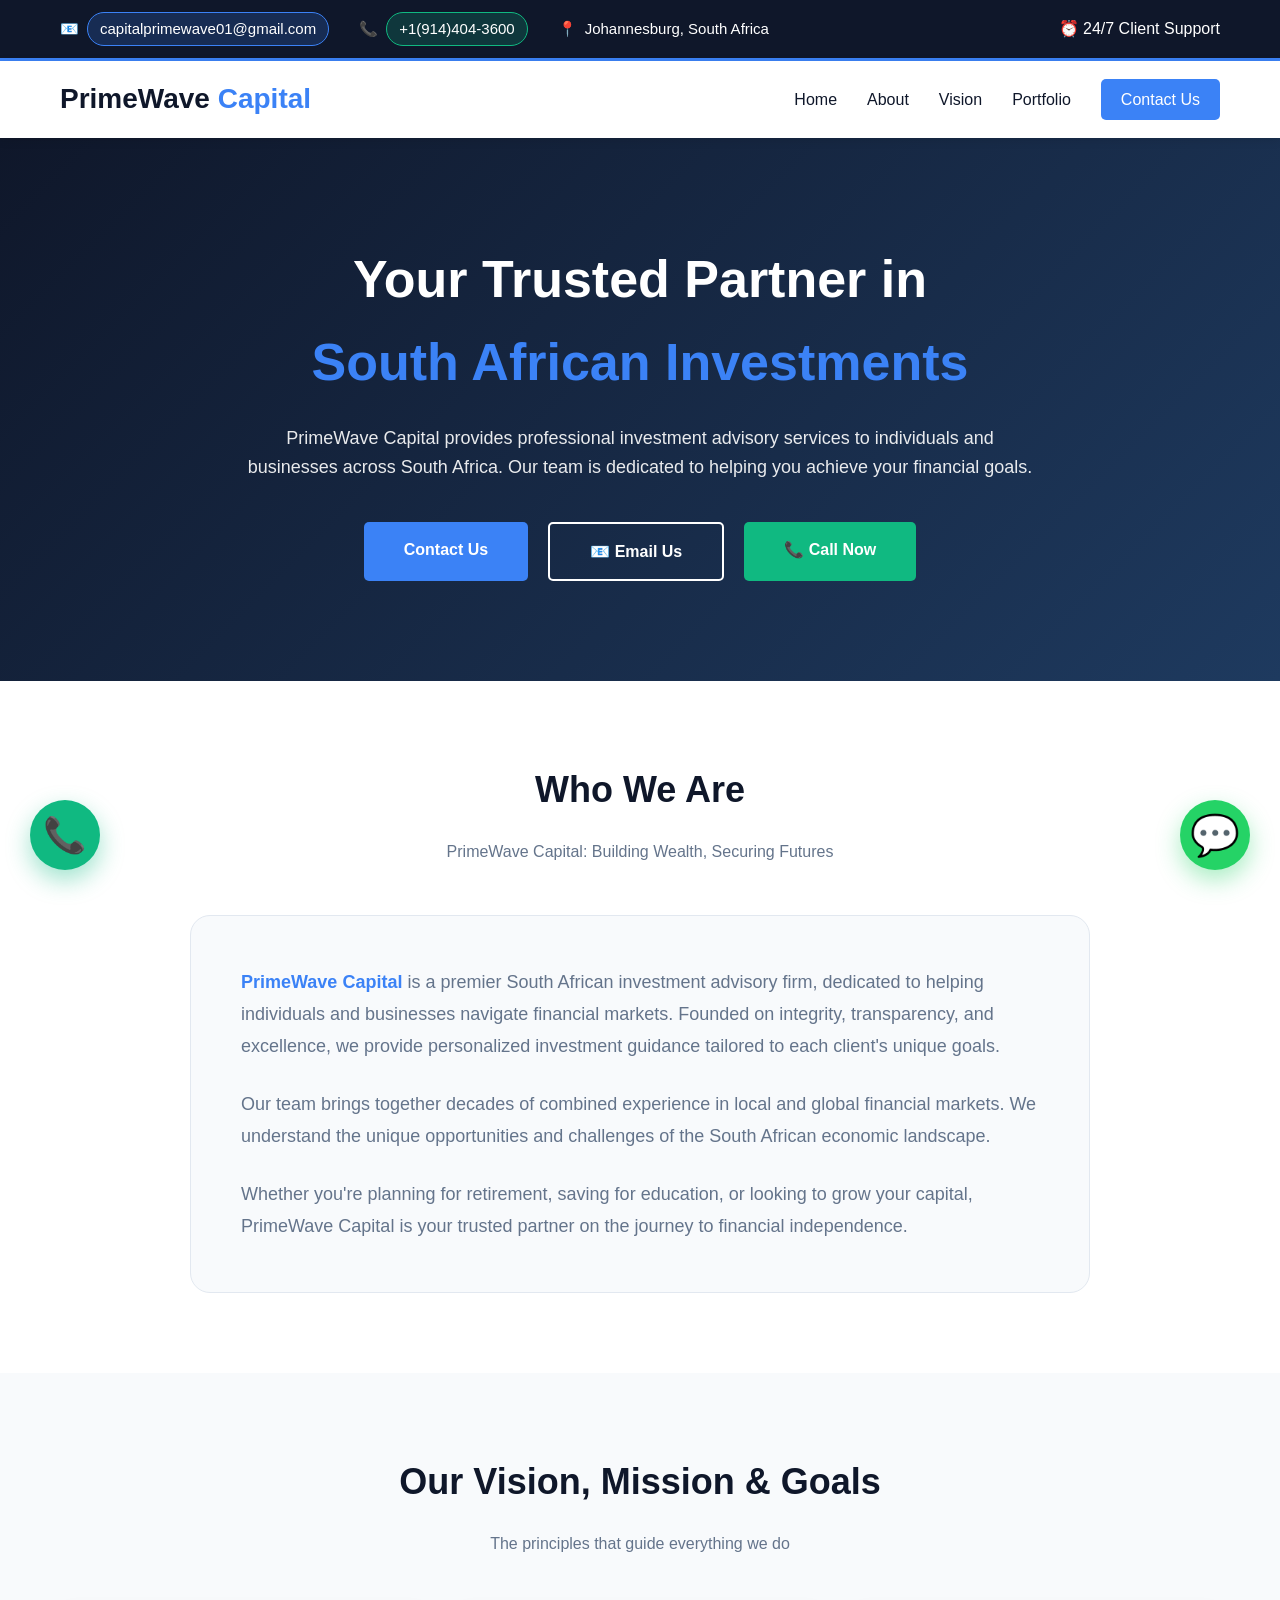
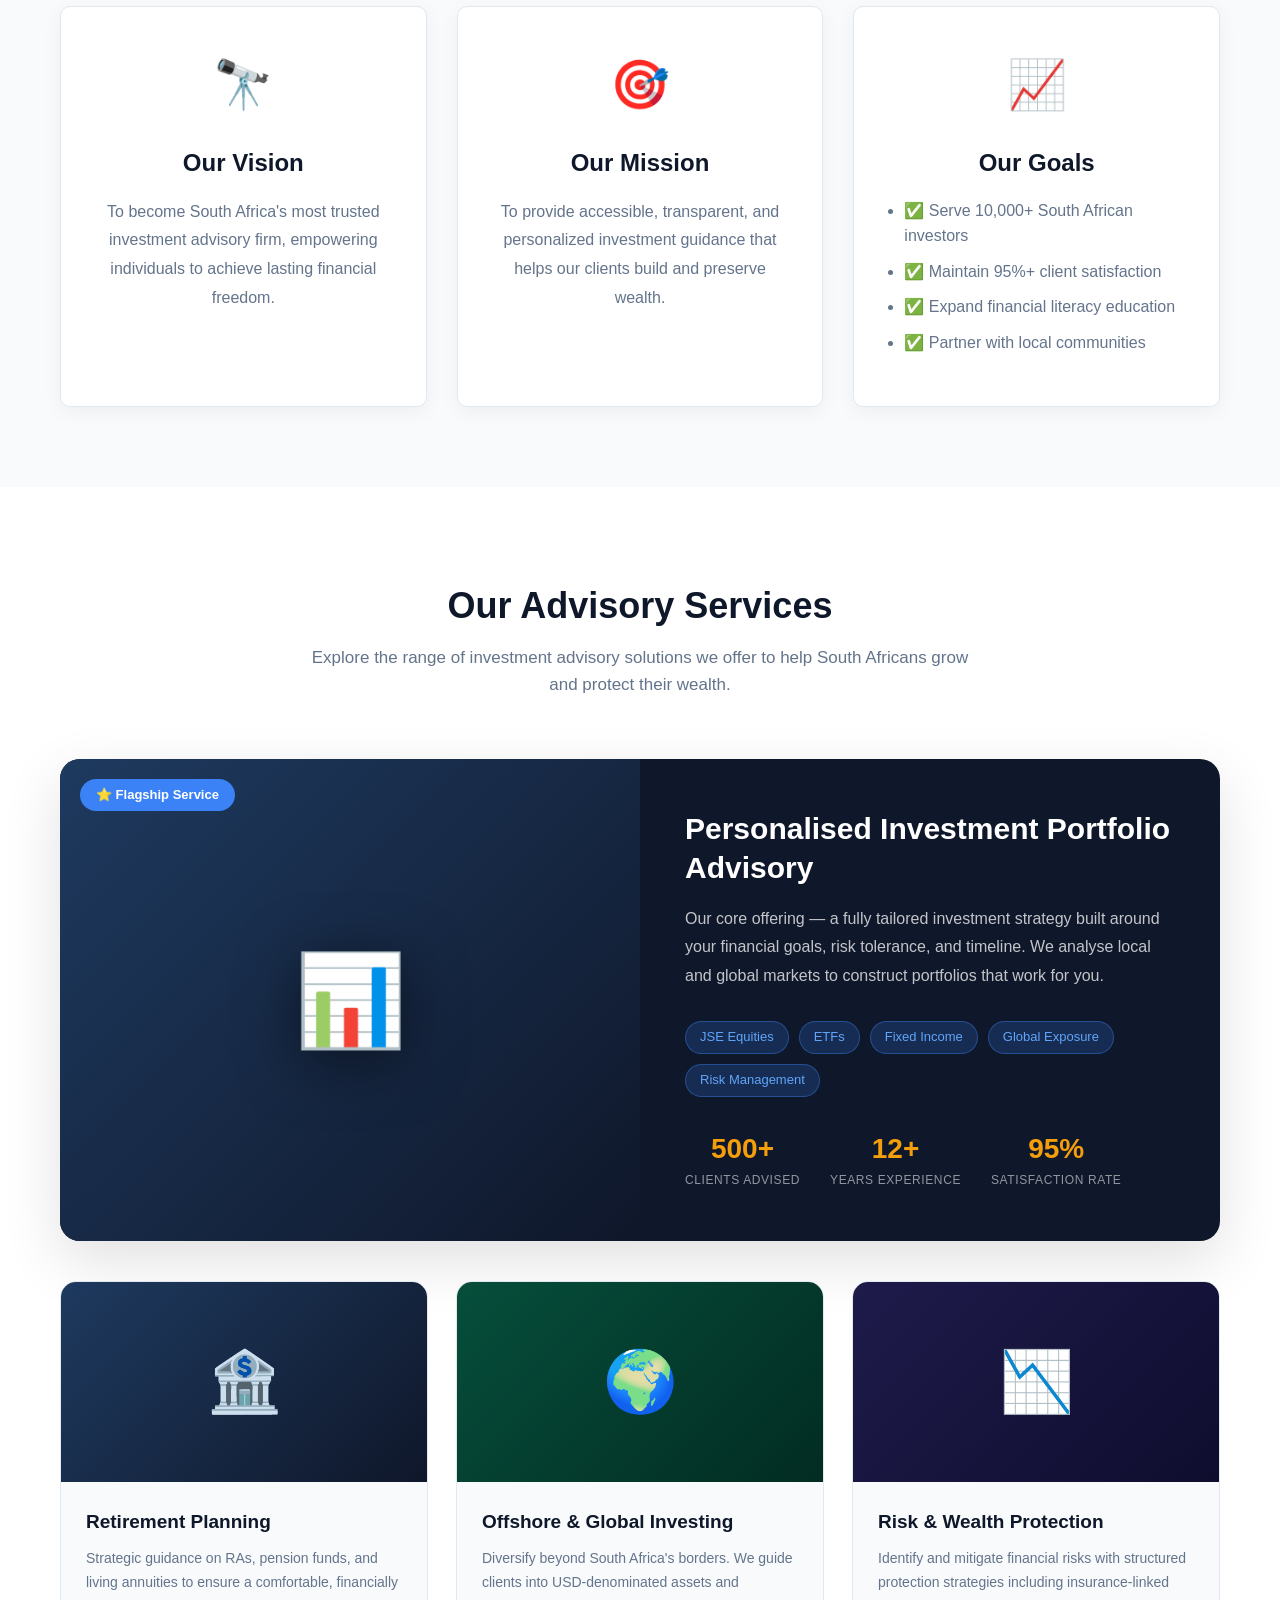
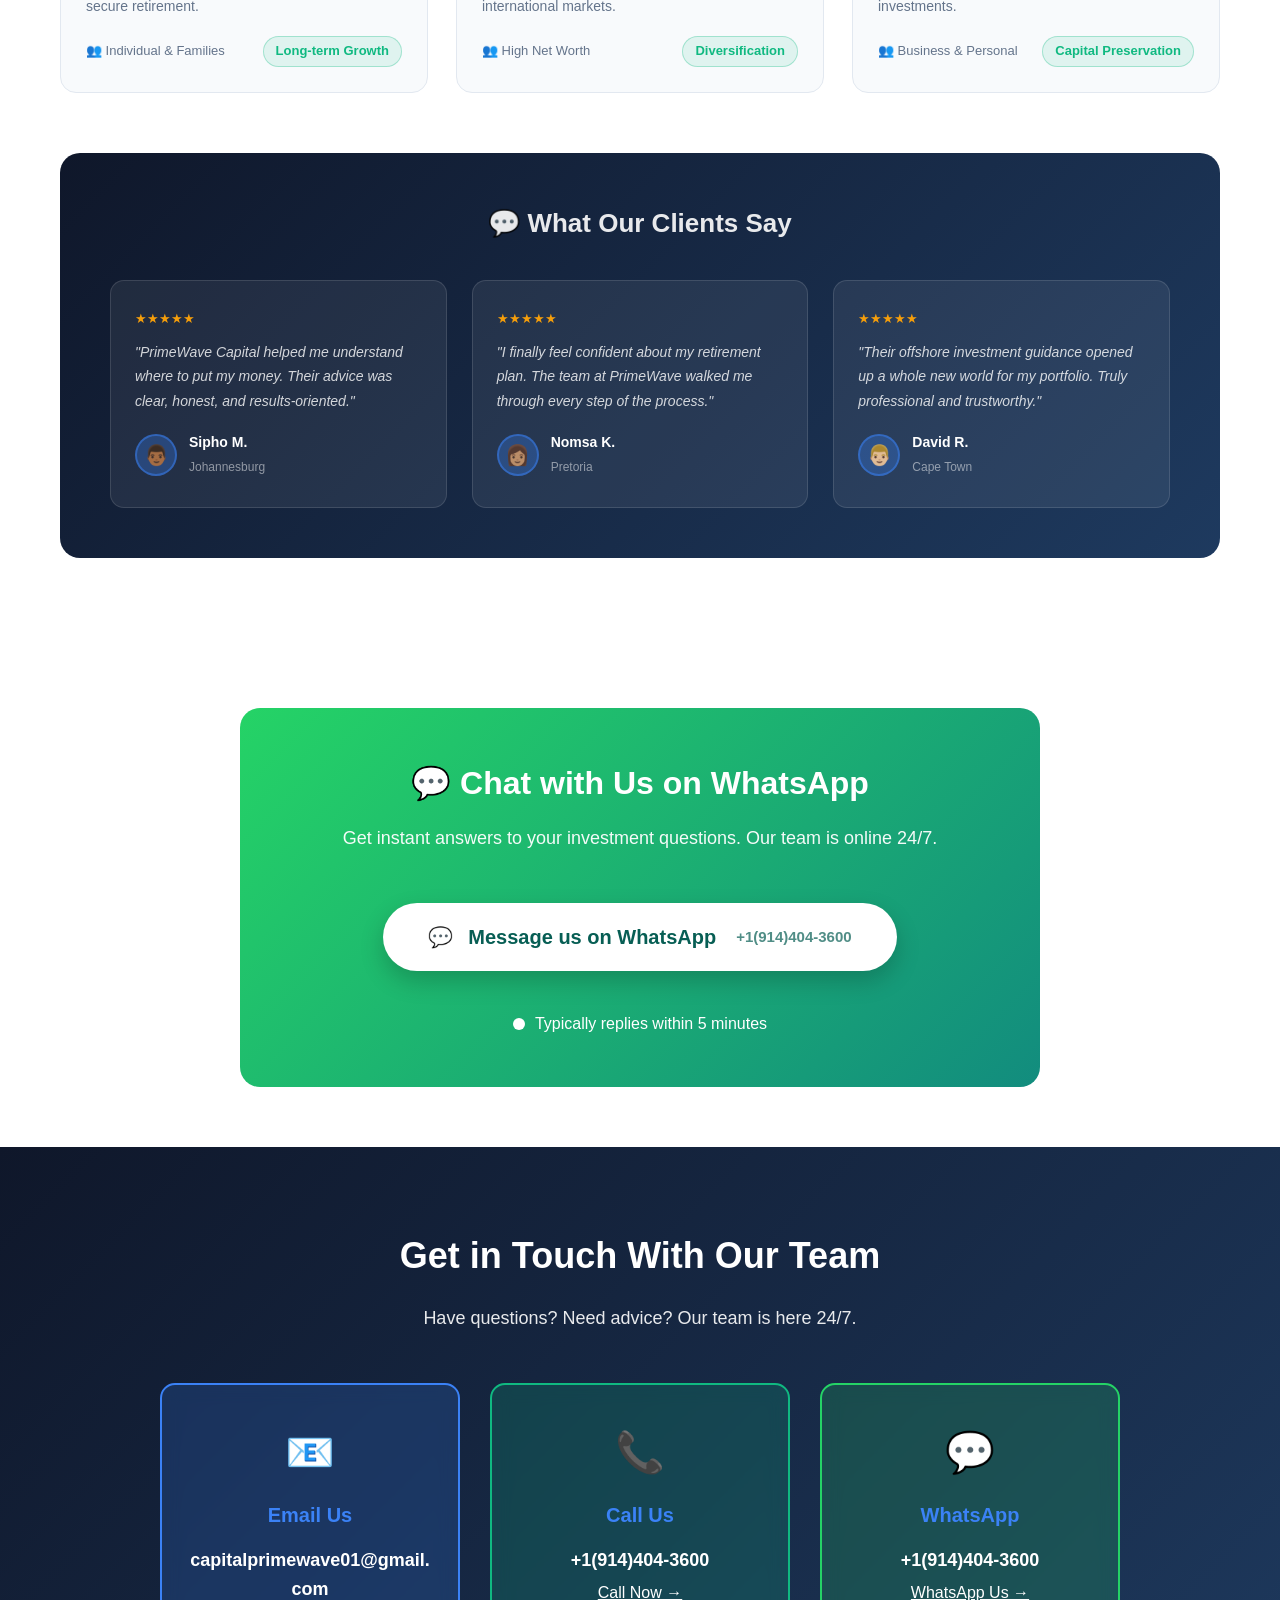
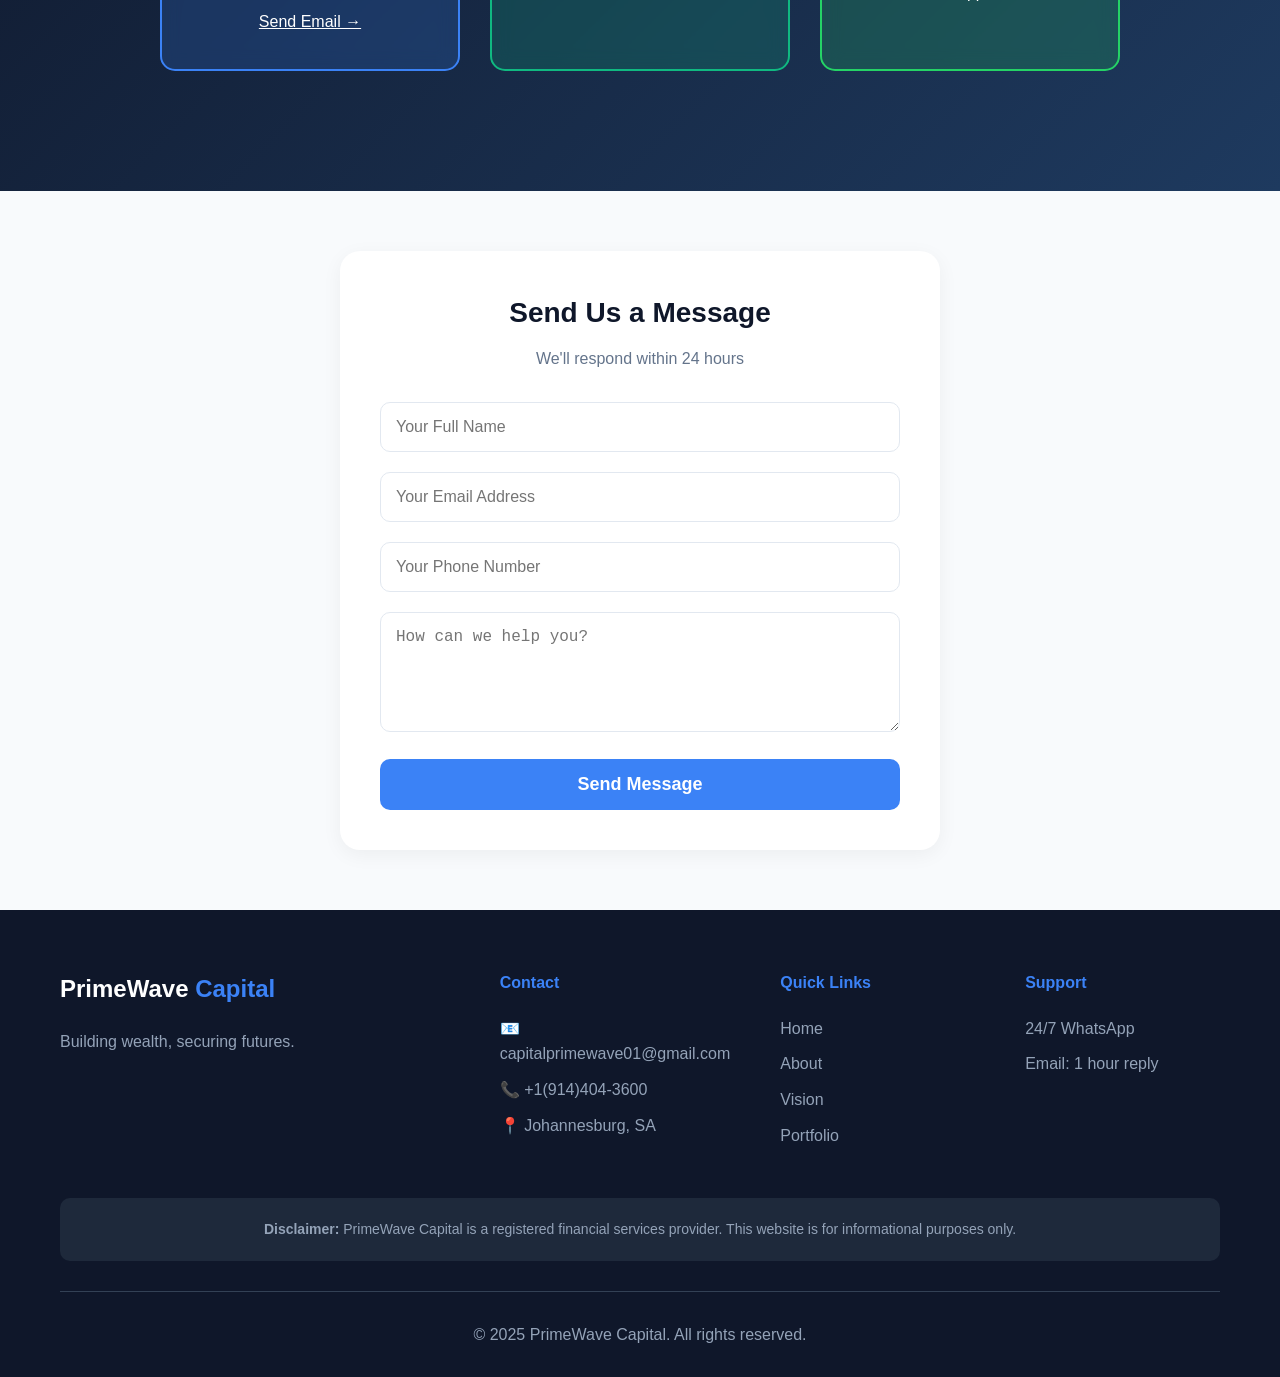
==== commit 2f6d8ac6: "Add files via upload" ====
--- a/index.html
+++ b/index.html
@@ -299,7 +299,300 @@
         .goals-list li {
             margin-bottom: 10px;
         }
-        
+
+        /* ── PORTFOLIO / SHOWCASE SECTION ── */
+        .portfolio-section {
+            padding: 90px 0;
+            background: white;
+        }
+
+        .portfolio-section .section-title {
+            margin-bottom: 10px;
+        }
+
+        .portfolio-intro {
+            text-align: center;
+            color: var(--gray);
+            max-width: 680px;
+            margin: 0 auto 60px;
+            font-size: 17px;
+        }
+
+        /* Featured hero card */
+        .portfolio-featured {
+            display: grid;
+            grid-template-columns: 1fr 1fr;
+            gap: 0;
+            border-radius: 20px;
+            overflow: hidden;
+            box-shadow: 0 20px 60px rgba(0,0,0,0.12);
+            margin-bottom: 40px;
+            background: var(--primary);
+        }
+
+        .portfolio-featured-img {
+            position: relative;
+            min-height: 380px;
+            background: linear-gradient(135deg, #1e3a5f, #0f172a);
+            display: flex;
+            align-items: center;
+            justify-content: center;
+            overflow: hidden;
+        }
+
+        .portfolio-featured-img::before {
+            content: '';
+            position: absolute;
+            inset: 0;
+            background: url('https://images.unsplash.com/photo-1611974789855-9c2a0a7236a3?w=700&q=80') center/cover no-repeat;
+            opacity: 0.35;
+        }
+
+        .portfolio-featured-img .big-icon {
+            font-size: 90px;
+            position: relative;
+            z-index: 1;
+            filter: drop-shadow(0 10px 30px rgba(0,0,0,0.5));
+        }
+
+        .portfolio-featured-badge {
+            position: absolute;
+            top: 20px;
+            left: 20px;
+            background: var(--accent);
+            color: white;
+            padding: 6px 16px;
+            border-radius: 30px;
+            font-size: 13px;
+            font-weight: 600;
+            z-index: 2;
+        }
+
+        .portfolio-featured-content {
+            padding: 50px 45px;
+            color: white;
+            display: flex;
+            flex-direction: column;
+            justify-content: center;
+        }
+
+        .portfolio-featured-content h3 {
+            font-size: 30px;
+            font-weight: 700;
+            margin-bottom: 18px;
+            line-height: 1.3;
+        }
+
+        .portfolio-featured-content p {
+            color: rgba(255,255,255,0.75);
+            font-size: 16px;
+            line-height: 1.8;
+            margin-bottom: 30px;
+        }
+
+        .portfolio-tags {
+            display: flex;
+            flex-wrap: wrap;
+            gap: 10px;
+            margin-bottom: 30px;
+        }
+
+        .tag {
+            background: rgba(59,130,246,0.2);
+            border: 1px solid rgba(59,130,246,0.4);
+            color: var(--accent-light);
+            padding: 5px 14px;
+            border-radius: 20px;
+            font-size: 13px;
+            font-weight: 500;
+        }
+
+        .portfolio-stats {
+            display: flex;
+            gap: 30px;
+        }
+
+        .pstat {
+            text-align: center;
+        }
+
+        .pstat .num {
+            font-size: 28px;
+            font-weight: 700;
+            color: var(--gold, #f59e0b);
+        }
+
+        .pstat .label {
+            font-size: 12px;
+            color: rgba(255,255,255,0.55);
+            text-transform: uppercase;
+            letter-spacing: 0.05em;
+        }
+
+        /* Cards grid */
+        .portfolio-grid {
+            display: grid;
+            grid-template-columns: repeat(3, 1fr);
+            gap: 28px;
+        }
+
+        .portfolio-card {
+            background: var(--light);
+            border-radius: 16px;
+            overflow: hidden;
+            border: 1px solid var(--border);
+            transition: transform 0.3s, box-shadow 0.3s;
+        }
+
+        .portfolio-card:hover {
+            transform: translateY(-8px);
+            box-shadow: 0 20px 45px rgba(0,0,0,0.1);
+        }
+
+        .portfolio-card-img {
+            height: 200px;
+            display: flex;
+            align-items: center;
+            justify-content: center;
+            font-size: 60px;
+            position: relative;
+            overflow: hidden;
+        }
+
+        .portfolio-card-img::before {
+            content: '';
+            position: absolute;
+            inset: 0;
+            opacity: 0.25;
+            background-size: cover;
+            background-position: center;
+        }
+
+        .card-img-1 { background: linear-gradient(135deg, #1e3a5f, #0f172a); }
+        .card-img-1::before { background-image: url('https://images.unsplash.com/photo-1590283603385-17ffb3a7f29f?w=500&q=70'); }
+
+        .card-img-2 { background: linear-gradient(135deg, #064e3b, #022c22); }
+        .card-img-2::before { background-image: url('https://images.unsplash.com/photo-1579532537598-459ecdaf39cc?w=500&q=70'); }
+
+        .card-img-3 { background: linear-gradient(135deg, #1e1b4b, #0f0d2e); }
+        .card-img-3::before { background-image: url('https://images.unsplash.com/photo-1551288049-bebda4e38f71?w=500&q=70'); }
+
+        .portfolio-card-img span {
+            position: relative;
+            z-index: 1;
+        }
+
+        .portfolio-card-body {
+            padding: 25px;
+        }
+
+        .portfolio-card-body h4 {
+            font-size: 19px;
+            font-weight: 700;
+            color: var(--dark);
+            margin-bottom: 10px;
+        }
+
+        .portfolio-card-body p {
+            color: var(--gray);
+            font-size: 14px;
+            line-height: 1.7;
+            margin-bottom: 18px;
+        }
+
+        .card-meta {
+            display: flex;
+            justify-content: space-between;
+            align-items: center;
+            font-size: 13px;
+        }
+
+        .card-meta .clients {
+            color: var(--gray);
+        }
+
+        .card-meta .result {
+            background: rgba(16,185,129,0.1);
+            color: var(--success);
+            border: 1px solid rgba(16,185,129,0.3);
+            padding: 4px 12px;
+            border-radius: 20px;
+            font-weight: 600;
+        }
+
+        /* Testimonials strip */
+        .testimonials-strip {
+            margin-top: 60px;
+            padding: 50px;
+            background: linear-gradient(135deg, var(--primary), #1e3a5f);
+            border-radius: 20px;
+            color: white;
+        }
+
+        .testimonials-strip h3 {
+            text-align: center;
+            font-size: 26px;
+            margin-bottom: 35px;
+            opacity: 0.9;
+        }
+
+        .testimonials-grid {
+            display: grid;
+            grid-template-columns: repeat(3, 1fr);
+            gap: 25px;
+        }
+
+        .testimonial-item {
+            background: rgba(255,255,255,0.07);
+            border: 1px solid rgba(255,255,255,0.12);
+            border-radius: 14px;
+            padding: 28px 24px;
+        }
+
+        .testimonial-item p {
+            font-size: 14px;
+            line-height: 1.75;
+            color: rgba(255,255,255,0.8);
+            margin-bottom: 18px;
+            font-style: italic;
+        }
+
+        .testimonial-author {
+            display: flex;
+            align-items: center;
+            gap: 12px;
+        }
+
+        .author-avatar {
+            width: 42px;
+            height: 42px;
+            border-radius: 50%;
+            display: flex;
+            align-items: center;
+            justify-content: center;
+            font-size: 20px;
+            background: rgba(59,130,246,0.3);
+            border: 2px solid rgba(59,130,246,0.5);
+            flex-shrink: 0;
+        }
+
+        .author-info strong {
+            display: block;
+            font-size: 14px;
+            color: white;
+        }
+
+        .author-info span {
+            font-size: 12px;
+            color: rgba(255,255,255,0.5);
+        }
+
+        .stars {
+            color: #f59e0b;
+            font-size: 13px;
+            margin-bottom: 10px;
+        }
+
         /* Core Values */
         .values {
             padding: 80px 0;
@@ -418,58 +711,7 @@
             background: rgba(37, 211, 102, 0.2);
             border: 2px solid #25D366;
         }
-        
-        .contact-row {
-            display: flex;
-            justify-content: space-between;
-            align-items: center;
-            background: rgba(255,255,255,0.05);
-            padding: 20px 30px;
-            border-radius: 50px;
-            margin-top: 30px;
-            flex-wrap: wrap;
-            gap: 20px;
-        }
-        
-        .contact-row span {
-            display: flex;
-            align-items: center;
-            gap: 10px;
-            font-size: 16px;
-        }
-        
-        .copy-btn {
-            background: var(--accent);
-            color: white;
-            border: none;
-            padding: 10px 25px;
-            border-radius: 25px;
-            cursor: pointer;
-            font-weight: 600;
-            transition: background 0.3s;
-        }
-        
-        .copy-btn:hover {
-            background: var(--accent-light);
-        }
-        
-        .call-btn {
-            background: var(--success);
-            color: white;
-            border: none;
-            padding: 10px 25px;
-            border-radius: 25px;
-            cursor: pointer;
-            font-weight: 600;
-            text-decoration: none;
-            display: inline-block;
-            transition: background 0.3s;
-        }
-        
-        .call-btn:hover {
-            background: #0f9f6e;
-        }
-        
+
         /* WhatsApp Section */
         .whatsapp-section {
             padding: 60px 0;
@@ -517,17 +759,7 @@
             transform: scale(1.05);
             box-shadow: 0 15px 35px rgba(0,0,0,0.3);
         }
-        
-        .whatsapp-icon {
-            font-size: 32px;
-        }
-        
-        .whatsapp-number {
-            font-size: 16px;
-            opacity: 0.8;
-            margin-left: 10px;
-        }
-        
+
         .response-time {
             display: flex;
             align-items: center;
@@ -539,15 +771,15 @@
         .response-time .dot {
             width: 12px;
             height: 12px;
-            background: var(--success);
+            background: white;
             border-radius: 50%;
             animation: pulse 2s infinite;
         }
         
         @keyframes pulse {
-            0% { box-shadow: 0 0 0 0 rgba(255, 255, 255, 0.7); }
-            70% { box-shadow: 0 0 0 10px rgba(255, 255, 255, 0); }
-            100% { box-shadow: 0 0 0 0 rgba(255, 255, 255, 0); }
+            0% { box-shadow: 0 0 0 0 rgba(255,255,255,0.7); }
+            70% { box-shadow: 0 0 0 10px rgba(255,255,255,0); }
+            100% { box-shadow: 0 0 0 0 rgba(255,255,255,0); }
         }
         
         /* Form Section */
@@ -620,13 +852,6 @@
             background: var(--accent-light);
         }
         
-        .form-note {
-            text-align: center;
-            font-size: 14px;
-            color: var(--gray);
-            margin-top: 20px;
-        }
-        
         /* Footer */
         footer {
             background: var(--dark);
@@ -694,7 +919,7 @@
             align-items: center;
             justify-content: center;
             font-size: 40px;
-            box-shadow: 0 10px 25px rgba(37, 211, 102, 0.4);
+            box-shadow: 0 10px 25px rgba(37,211,102,0.4);
             cursor: pointer;
             transition: all 0.3s;
             z-index: 1000;
@@ -703,10 +928,8 @@
         
         .floating-whatsapp:hover {
             transform: scale(1.1) rotate(5deg);
-            background: #20b859;
-            box-shadow: 0 15px 35px rgba(37, 211, 102, 0.6);
-        }
-        
+        }
+
         .whatsapp-tooltip {
             position: absolute;
             right: 80px;
@@ -722,9 +945,7 @@
             pointer-events: none;
         }
         
-        .floating-whatsapp:hover .whatsapp-tooltip {
-            opacity: 1;
-        }
+        .floating-whatsapp:hover .whatsapp-tooltip { opacity: 1; }
         
         .floating-call {
             position: fixed;
@@ -739,18 +960,15 @@
             align-items: center;
             justify-content: center;
             font-size: 35px;
-            box-shadow: 0 10px 25px rgba(16, 185, 129, 0.4);
+            box-shadow: 0 10px 25px rgba(16,185,129,0.4);
             cursor: pointer;
             transition: all 0.3s;
             z-index: 1000;
             text-decoration: none;
         }
         
-        .floating-call:hover {
-            transform: scale(1.1);
-            background: #0f9f6e;
-        }
-        
+        .floating-call:hover { transform: scale(1.1); }
+
         .call-tooltip {
             position: absolute;
             left: 80px;
@@ -766,64 +984,29 @@
             pointer-events: none;
         }
         
-        .floating-call:hover .call-tooltip {
-            opacity: 1;
-        }
+        .floating-call:hover .call-tooltip { opacity: 1; }
         
         @media (max-width: 768px) {
-            .vm-grid,
-            .contact-grid,
-            .footer-grid {
-                grid-template-columns: 1fr;
-            }
-            
-            .hero h1 {
-                font-size: 36px;
-            }
-            
-            .contact-row {
-                flex-direction: column;
-                text-align: center;
-            }
-            
-            .floating-whatsapp {
-                bottom: 20px;
-                right: 20px;
-                width: 60px;
-                height: 60px;
-                font-size: 35px;
-            }
-            
-            .floating-call {
-                bottom: 20px;
-                left: 20px;
-                width: 60px;
-                height: 60px;
-                font-size: 30px;
-            }
+            .vm-grid, .contact-grid, .footer-grid,
+            .portfolio-grid, .testimonials-grid { grid-template-columns: 1fr; }
+            .portfolio-featured { grid-template-columns: 1fr; }
+            .portfolio-featured-img { min-height: 220px; }
+            .hero h1 { font-size: 36px; }
+            .testimonials-strip { padding: 30px 20px; }
         }
     </style>
 </head>
 <body>
+
     <!-- Top Contact Bar -->
     <div class="top-bar">
         <div class="container">
             <div class="contact-info">
-                <span>
-                    <i>📧</i> 
-                    <span class="highlight">capitalprimewave01@gmail.com</span>
-                </span>
-                <span>
-                    <i>📞</i> 
-                    <span class="phone-highlight">+1(914)404-3600</span>
-                </span>
-                <span>
-                    <i>📍</i> Johannesburg, South Africa
-                </span>
+                <span><i>📧</i> <span class="highlight">capitalprimewave01@gmail.com</span></span>
+                <span><i>📞</i> <span class="phone-highlight">+1(914)404-3600</span></span>
+                <span><i>📍</i> Johannesburg, South Africa</span>
             </div>
-            <div>
-                ⏰ 24/7 Client Support
-            </div>
+            <div>⏰ 24/7 Client Support</div>
         </div>
     </div>
 
@@ -835,6 +1018,7 @@
                 <a href="#home">Home</a>
                 <a href="#about">About</a>
                 <a href="#vision">Vision</a>
+                <a href="#portfolio">Portfolio</a>
                 <a href="#contact" class="contact-btn">Contact Us</a>
             </div>
         </div>
@@ -845,7 +1029,6 @@
         <div class="container">
             <h1>Your Trusted Partner in<br><span>South African Investments</span></h1>
             <p>PrimeWave Capital provides professional investment advisory services to individuals and businesses across South Africa. Our team is dedicated to helping you achieve your financial goals.</p>
-            
             <div class="hero-buttons">
                 <a href="#contact" class="btn btn-primary">Contact Us</a>
                 <a href="mailto:capitalprimewave01@gmail.com" class="btn btn-outline">📧 Email Us</a>
@@ -859,12 +1042,9 @@
         <div class="container">
             <h2 class="section-title">Who We Are</h2>
             <p class="section-subtitle">PrimeWave Capital: Building Wealth, Securing Futures</p>
-            
             <div class="definition-box">
                 <p><span class="text-highlight">PrimeWave Capital</span> is a premier South African investment advisory firm, dedicated to helping individuals and businesses navigate financial markets. Founded on integrity, transparency, and excellence, we provide personalized investment guidance tailored to each client's unique goals.</p>
-                
                 <p>Our team brings together decades of combined experience in local and global financial markets. We understand the unique opportunities and challenges of the South African economic landscape.</p>
-                
                 <p>Whether you're planning for retirement, saving for education, or looking to grow your capital, PrimeWave Capital is your trusted partner on the journey to financial independence.</p>
             </div>
         </div>
@@ -875,23 +1055,17 @@
         <div class="container">
             <h2 class="section-title">Our Vision, Mission & Goals</h2>
             <p class="section-subtitle">The principles that guide everything we do</p>
-            
             <div class="vm-grid">
-                <!-- Vision -->
                 <div class="vm-card">
                     <div class="vm-icon">🔭</div>
                     <h3>Our Vision</h3>
                     <p>To become South Africa's most trusted investment advisory firm, empowering individuals to achieve lasting financial freedom.</p>
                 </div>
-                
-                <!-- Mission -->
                 <div class="vm-card">
                     <div class="vm-icon">🎯</div>
                     <h3>Our Mission</h3>
                     <p>To provide accessible, transparent, and personalized investment guidance that helps our clients build and preserve wealth.</p>
                 </div>
-                
-                <!-- Goals -->
                 <div class="vm-card">
                     <div class="vm-icon">📈</div>
                     <h3>Our Goals</h3>
@@ -906,21 +1080,147 @@
         </div>
     </section>
 
+    <!-- ══════════════════════════════════════
+         PORTFOLIO / INVESTMENT ADVISORY SHOWCASE
+    ══════════════════════════════════════ -->
+    <section class="portfolio-section" id="portfolio">
+        <div class="container">
+            <h2 class="section-title">Our Advisory Services</h2>
+            <p class="portfolio-intro">Explore the range of investment advisory solutions we offer to help South Africans grow and protect their wealth.</p>
+
+            <!-- Featured Service -->
+            <div class="portfolio-featured">
+                <div class="portfolio-featured-img">
+                    <span class="portfolio-featured-badge">⭐ Flagship Service</span>
+                    <span class="big-icon">📊</span>
+                </div>
+                <div class="portfolio-featured-content">
+                    <h3>Personalised Investment Portfolio Advisory</h3>
+                    <p>Our core offering — a fully tailored investment strategy built around your financial goals, risk tolerance, and timeline. We analyse local and global markets to construct portfolios that work for you.</p>
+                    <div class="portfolio-tags">
+                        <span class="tag">JSE Equities</span>
+                        <span class="tag">ETFs</span>
+                        <span class="tag">Fixed Income</span>
+                        <span class="tag">Global Exposure</span>
+                        <span class="tag">Risk Management</span>
+                    </div>
+                    <div class="portfolio-stats">
+                        <div class="pstat">
+                            <div class="num">500+</div>
+                            <div class="label">Clients Advised</div>
+                        </div>
+                        <div class="pstat">
+                            <div class="num">12+</div>
+                            <div class="label">Years Experience</div>
+                        </div>
+                        <div class="pstat">
+                            <div class="num">95%</div>
+                            <div class="label">Satisfaction Rate</div>
+                        </div>
+                    </div>
+                </div>
+            </div>
+
+            <!-- 3 Service Cards -->
+            <div class="portfolio-grid">
+                <div class="portfolio-card">
+                    <div class="portfolio-card-img card-img-1">
+                        <span>🏦</span>
+                    </div>
+                    <div class="portfolio-card-body">
+                        <h4>Retirement Planning</h4>
+                        <p>Strategic guidance on RAs, pension funds, and living annuities to ensure a comfortable, financially secure retirement.</p>
+                        <div class="card-meta">
+                            <span class="clients">👥 Individual & Families</span>
+                            <span class="result">Long-term Growth</span>
+                        </div>
+                    </div>
+                </div>
+
+                <div class="portfolio-card">
+                    <div class="portfolio-card-img card-img-2">
+                        <span>🌍</span>
+                    </div>
+                    <div class="portfolio-card-body">
+                        <h4>Offshore & Global Investing</h4>
+                        <p>Diversify beyond South Africa's borders. We guide clients into USD-denominated assets and international markets.</p>
+                        <div class="card-meta">
+                            <span class="clients">👥 High Net Worth</span>
+                            <span class="result">Diversification</span>
+                        </div>
+                    </div>
+                </div>
+
+                <div class="portfolio-card">
+                    <div class="portfolio-card-img card-img-3">
+                        <span>📉</span>
+                    </div>
+                    <div class="portfolio-card-body">
+                        <h4>Risk & Wealth Protection</h4>
+                        <p>Identify and mitigate financial risks with structured protection strategies including insurance-linked investments.</p>
+                        <div class="card-meta">
+                            <span class="clients">👥 Business & Personal</span>
+                            <span class="result">Capital Preservation</span>
+                        </div>
+                    </div>
+                </div>
+            </div>
+
+            <!-- Testimonials Strip -->
+            <div class="testimonials-strip">
+                <h3>💬 What Our Clients Say</h3>
+                <div class="testimonials-grid">
+                    <div class="testimonial-item">
+                        <div class="stars">★★★★★</div>
+                        <p>"PrimeWave Capital helped me understand where to put my money. Their advice was clear, honest, and results-oriented."</p>
+                        <div class="testimonial-author">
+                            <div class="author-avatar">👨🏾</div>
+                            <div class="author-info">
+                                <strong>Sipho M.</strong>
+                                <span>Johannesburg</span>
+                            </div>
+                        </div>
+                    </div>
+                    <div class="testimonial-item">
+                        <div class="stars">★★★★★</div>
+                        <p>"I finally feel confident about my retirement plan. The team at PrimeWave walked me through every step of the process."</p>
+                        <div class="testimonial-author">
+                            <div class="author-avatar">👩🏽</div>
+                            <div class="author-info">
+                                <strong>Nomsa K.</strong>
+                                <span>Pretoria</span>
+                            </div>
+                        </div>
+                    </div>
+                    <div class="testimonial-item">
+                        <div class="stars">★★★★★</div>
+                        <p>"Their offshore investment guidance opened up a whole new world for my portfolio. Truly professional and trustworthy."</p>
+                        <div class="testimonial-author">
+                            <div class="author-avatar">👨🏼</div>
+                            <div class="author-info">
+                                <strong>David R.</strong>
+                                <span>Cape Town</span>
+                            </div>
+                        </div>
+                    </div>
+                </div>
+            </div>
+
+        </div>
+    </section>
+
     <!-- WhatsApp Section -->
     <section class="whatsapp-section">
         <div class="container">
             <div class="whatsapp-container">
                 <h3>💬 Chat with Us on WhatsApp</h3>
                 <p>Get instant answers to your investment questions. Our team is online 24/7.</p>
-                
                 <a href="https://wa.me/19144043600?text=Hello%20PrimeWave%20Capital%2C%20I'm%20interested%20in%20learning%20more%20about%20your%20investment%20services." 
-                   target="_blank" 
-                   class="whatsapp-button">
-                    <span class="whatsapp-icon">💬</span>
+                   target="_blank" class="whatsapp-button">
+                    <span>💬</span>
                     <span>Message us on WhatsApp</span>
-                    <span class="whatsapp-number">+1(914)404-3600</span>
+                    <span style="font-size:15px;opacity:0.7;margin-left:5px;">+1(914)404-3600</span>
                 </a>
-                
                 <div class="response-time">
                     <span class="dot"></span>
                     <span>Typically replies within 5 minutes</span>
@@ -934,61 +1234,49 @@
         <div class="container contact-container">
             <h2>Get in Touch With Our Team</h2>
             <p>Have questions? Need advice? Our team is here 24/7.</p>
-            
             <div class="contact-grid">
-                <!-- Email Card -->
                 <div class="contact-card email-card">
                     <div class="icon">📧</div>
                     <h4>Email Us</h4>
                     <div class="detail">capitalprimewave01@gmail.com</div>
-                    <a href="mailto:capitalprimewave01@gmail.com" style="color: white;">Send Email →</a>
-                </div>
-                
-                <!-- Phone Card -->
+                    <a href="mailto:capitalprimewave01@gmail.com" style="color:white;">Send Email →</a>
+                </div>
                 <div class="contact-card phone-card">
                     <div class="icon">📞</div>
                     <h4>Call Us</h4>
                     <div class="detail">+1(914)404-3600</div>
-                    <a href="tel:+19144043600" style="color: white;">Call Now →</a>
-                </div>
-                
-                <!-- WhatsApp Card -->
+                    <a href="tel:+19144043600" style="color:white;">Call Now →</a>
+                </div>
                 <div class="contact-card whatsapp-card">
                     <div class="icon">💬</div>
                     <h4>WhatsApp</h4>
                     <div class="detail">+1(914)404-3600</div>
-                    <a href="https://wa.me/19144043600" target="_blank" style="color: white;">WhatsApp Us →</a>
+                    <a href="https://wa.me/19144043600" target="_blank" style="color:white;">WhatsApp Us →</a>
                 </div>
             </div>
         </div>
     </section>
 
-    <!-- Contact Form - WORKS WITH NETLIFY -->
+    <!-- Contact Form -->
     <section class="form-section">
         <div class="container">
             <div class="form-container">
                 <h3>Send Us a Message</h3>
                 <p>We'll respond within 24 hours</p>
-                
                 <form name="contact" method="POST" data-netlify="true">
                     <input type="hidden" name="form-name" value="contact">
-                    
                     <div class="form-group">
                         <input type="text" name="name" placeholder="Your Full Name" required>
                     </div>
-                    
                     <div class="form-group">
                         <input type="email" name="email" placeholder="Your Email Address" required>
                     </div>
-                    
                     <div class="form-group">
                         <input type="tel" name="phone" placeholder="Your Phone Number">
                     </div>
-                    
                     <div class="form-group">
                         <textarea name="message" placeholder="How can we help you?" required></textarea>
                     </div>
-                    
                     <button type="submit" class="submit-btn">Send Message</button>
                 </form>
             </div>
@@ -1000,8 +1288,8 @@
         <div class="container">
             <div class="footer-grid">
                 <div>
-                    <div class="footer-logo">PrimeWave<span style="color: var(--accent);"> Capital</span></div>
-                    <p style="color: #94a3b8;">Building wealth, securing futures.</p>
+                    <div class="footer-logo">PrimeWave<span style="color:var(--accent);"> Capital</span></div>
+                    <p style="color:#94a3b8;">Building wealth, securing futures.</p>
                 </div>
                 <div class="footer-links">
                     <h4>Contact</h4>
@@ -1014,6 +1302,7 @@
                     <a href="#home">Home</a>
                     <a href="#about">About</a>
                     <a href="#vision">Vision</a>
+                    <a href="#portfolio">Portfolio</a>
                 </div>
                 <div class="footer-links">
                     <h4>Support</h4>
@@ -1021,3173 +1310,27 @@
                     <p>Email: 1 hour reply</p>
                 </div>
             </div>
-            
             <div class="disclaimer">
                 <strong>Disclaimer:</strong> PrimeWave Capital is a registered financial services provider. This website is for informational purposes only.
             </div>
-            
             <div class="footer-bottom">
-                <p>&copy; 2024 PrimeWave Capital. All rights reserved.</p>
+                <p>&copy; 2025 PrimeWave Capital. All rights reserved.</p>
             </div>
         </div>
     </footer>
 
-    <!-- Floating WhatsApp Button -->
+    <!-- Floating WhatsApp -->
     <a href="https://wa.me/19144043600?text=Hello%20PrimeWave%20Capital%2C%20I'm%20interested%20in%20your%20services." 
-       target="_blank" 
-       class="floating-whatsapp">
+       target="_blank" class="floating-whatsapp">
         <span class="whatsapp-tooltip">Chat with us</span>
         💬
     </a>
 
-    <!-- Floating Call Button -->
+    <!-- Floating Call -->
     <a href="tel:+19144043600" class="floating-call">
         <span class="call-tooltip">Call us now</span>
         📞
     </a>
+
 </body>
-</html><!DOCTYPE html>
-<html lang="en">
-<head>
-    <meta charset="UTF-8">
-    <meta name="viewport" content="width=device-width, initial-scale=1.0">
-    <title>PrimeWave Capital - South African Investment Advisory</title>
-    <style>
-        * {
-            margin: 0;
-            padding: 0;
-            box-sizing: border-box;
-        }
-        
-        body {
-            font-family: 'Inter', -apple-system, BlinkMacSystemFont, 'Segoe UI', sans-serif;
-            line-height: 1.6;
-            color: #1e293b;
-            background: #f8fafc;
-        }
-        
-        :root {
-            --primary: #0f172a;
-            --secondary: #1e293b;
-            --accent: #3b82f6;
-            --accent-light: #60a5fa;
-            --success: #10b981;
-            --warning: #f59e0b;
-            --dark: #0f172a;
-            --light: #f8fafc;
-            --gray: #64748b;
-            --border: #e2e8f0;
-        }
-        
-        .container {
-            max-width: 1200px;
-            margin: 0 auto;
-            padding: 0 20px;
-        }
-        
-        /* Top Contact Bar */
-        .top-bar {
-            background: var(--primary);
-            color: white;
-            padding: 12px 0;
-            border-bottom: 3px solid var(--accent);
-        }
-        
-        .top-bar .container {
-            display: flex;
-            justify-content: space-between;
-            align-items: center;
-            flex-wrap: wrap;
-            gap: 15px;
-        }
-        
-        .contact-info {
-            display: flex;
-            gap: 30px;
-            flex-wrap: wrap;
-        }
-        
-        .contact-info span {
-            display: flex;
-            align-items: center;
-            gap: 8px;
-            font-size: 15px;
-        }
-        
-        .contact-info i {
-            color: var(--accent);
-            font-style: normal;
-            font-weight: bold;
-        }
-        
-        .highlight {
-            background: rgba(59, 130, 246, 0.2);
-            padding: 4px 12px;
-            border-radius: 20px;
-            border: 1px solid var(--accent);
-            font-weight: 500;
-        }
-        
-        .phone-highlight {
-            background: rgba(16, 185, 129, 0.2);
-            padding: 4px 12px;
-            border-radius: 20px;
-            border: 1px solid var(--success);
-            font-weight: 500;
-        }
-        
-        /* Navigation */
-        nav {
-            background: white;
-            padding: 1rem 0;
-            box-shadow: 0 2px 10px rgba(0,0,0,0.1);
-            position: sticky;
-            top: 0;
-            z-index: 1000;
-        }
-        
-        .nav-container {
-            display: flex;
-            justify-content: space-between;
-            align-items: center;
-        }
-        
-        .logo {
-            color: var(--primary);
-            font-size: 28px;
-            font-weight: 700;
-        }
-        
-        .logo span {
-            color: var(--accent);
-        }
-        
-        .nav-links {
-            display: flex;
-            gap: 30px;
-            align-items: center;
-        }
-        
-        .nav-links a {
-            color: var(--dark);
-            text-decoration: none;
-            font-weight: 500;
-            transition: color 0.3s;
-        }
-        
-        .nav-links a:hover {
-            color: var(--accent);
-        }
-        
-        .contact-btn {
-            background: var(--accent);
-            color: white !important;
-            padding: 8px 20px;
-            border-radius: 5px;
-        }
-        
-        .contact-btn:hover {
-            background: var(--accent-light);
-        }
-        
-        /* Hero Section */
-        .hero {
-            background: linear-gradient(135deg, var(--primary), #1e3a5f);
-            color: white;
-            padding: 100px 0;
-            text-align: center;
-        }
-        
-        .hero h1 {
-            font-size: 52px;
-            margin-bottom: 20px;
-        }
-        
-        .hero h1 span {
-            color: var(--accent);
-        }
-        
-        .hero p {
-            font-size: 18px;
-            max-width: 800px;
-            margin: 0 auto 40px;
-            opacity: 0.9;
-        }
-        
-        .hero-buttons {
-            display: flex;
-            gap: 20px;
-            justify-content: center;
-            flex-wrap: wrap;
-        }
-        
-        .btn {
-            padding: 15px 40px;
-            border-radius: 5px;
-            text-decoration: none;
-            font-weight: 600;
-            transition: all 0.3s;
-        }
-        
-        .btn-primary {
-            background: var(--accent);
-            color: white;
-        }
-        
-        .btn-outline {
-            background: transparent;
-            color: white;
-            border: 2px solid white;
-        }
-        
-        .btn-success {
-            background: var(--success);
-            color: white;
-        }
-        
-        .btn:hover {
-            transform: translateY(-3px);
-            box-shadow: 0 10px 20px rgba(0,0,0,0.2);
-        }
-        
-        /* Company Definition */
-        .company-section {
-            padding: 80px 0;
-            background: white;
-        }
-        
-        .section-title {
-            text-align: center;
-            font-size: 36px;
-            margin-bottom: 20px;
-            color: var(--dark);
-        }
-        
-        .section-subtitle {
-            text-align: center;
-            color: var(--gray);
-            max-width: 700px;
-            margin: 0 auto 50px;
-        }
-        
-        .definition-box {
-            background: var(--light);
-            padding: 50px;
-            border-radius: 20px;
-            border: 1px solid var(--border);
-            max-width: 900px;
-            margin: 0 auto;
-        }
-        
-        .definition-box p {
-            font-size: 18px;
-            line-height: 1.8;
-            color: var(--gray);
-            margin-bottom: 25px;
-        }
-        
-        .definition-box p:last-child {
-            margin-bottom: 0;
-        }
-        
-        .text-highlight {
-            color: var(--accent);
-            font-weight: 600;
-        }
-        
-        /* Vision Mission Goals */
-        .vm-section {
-            padding: 80px 0;
-            background: var(--light);
-        }
-        
-        .vm-grid {
-            display: grid;
-            grid-template-columns: repeat(3, 1fr);
-            gap: 30px;
-            margin-top: 40px;
-        }
-        
-        .vm-card {
-            background: white;
-            padding: 40px 30px;
-            border-radius: 10px;
-            box-shadow: 0 5px 20px rgba(0,0,0,0.05);
-            text-align: center;
-            border: 1px solid var(--border);
-            transition: transform 0.3s;
-        }
-        
-        .vm-card:hover {
-            transform: translateY(-10px);
-        }
-        
-        .vm-icon {
-            font-size: 48px;
-            margin-bottom: 20px;
-        }
-        
-        .vm-card h3 {
-            font-size: 24px;
-            margin-bottom: 15px;
-            color: var(--dark);
-        }
-        
-        .vm-card p {
-            color: var(--gray);
-            line-height: 1.8;
-        }
-        
-        .goals-list {
-            text-align: left;
-            padding-left: 20px;
-            color: var(--gray);
-        }
-        
-        .goals-list li {
-            margin-bottom: 10px;
-        }
-        
-        /* Core Values */
-        .values {
-            padding: 80px 0;
-            background: white;
-        }
-        
-        .values-grid {
-            display: grid;
-            grid-template-columns: repeat(auto-fit, minmax(250px, 1fr));
-            gap: 25px;
-            margin-top: 40px;
-        }
-        
-        .value-item {
-            padding: 30px;
-            background: var(--light);
-            border-radius: 10px;
-            border-left: 4px solid var(--accent);
-            transition: transform 0.3s;
-        }
-        
-        .value-item:hover {
-            transform: translateX(10px);
-        }
-        
-        .value-item h4 {
-            font-size: 20px;
-            margin-bottom: 10px;
-            color: var(--dark);
-        }
-        
-        .value-item p {
-            color: var(--gray);
-        }
-        
-        /* Contact Section */
-        .contact-section {
-            padding: 80px 0;
-            background: linear-gradient(135deg, var(--primary), #1e3a5f);
-            color: white;
-        }
-        
-        .contact-container {
-            max-width: 1000px;
-            margin: 0 auto;
-        }
-        
-        .contact-container h2 {
-            text-align: center;
-            font-size: 36px;
-            margin-bottom: 20px;
-        }
-        
-        .contact-container > p {
-            text-align: center;
-            font-size: 18px;
-            margin-bottom: 50px;
-            opacity: 0.9;
-        }
-        
-        .contact-grid {
-            display: grid;
-            grid-template-columns: repeat(3, 1fr);
-            gap: 30px;
-            margin-bottom: 40px;
-        }
-        
-        .contact-card {
-            background: rgba(255,255,255,0.1);
-            padding: 35px 25px;
-            border-radius: 15px;
-            text-align: center;
-            backdrop-filter: blur(10px);
-            border: 1px solid rgba(255,255,255,0.2);
-            transition: transform 0.3s;
-        }
-        
-        .contact-card:hover {
-            transform: translateY(-5px);
-        }
-        
-        .contact-card .icon {
-            font-size: 40px;
-            margin-bottom: 15px;
-        }
-        
-        .contact-card h4 {
-            font-size: 20px;
-            margin-bottom: 15px;
-            color: var(--accent);
-        }
-        
-        .contact-card .detail {
-            font-size: 18px;
-            font-weight: 600;
-            margin-bottom: 5px;
-            word-break: break-all;
-        }
-        
-        .contact-card .note {
-            font-size: 14px;
-            opacity: 0.7;
-        }
-        
-        .email-card {
-            background: rgba(59, 130, 246, 0.2);
-            border: 2px solid var(--accent);
-        }
-        
-        .phone-card {
-            background: rgba(16, 185, 129, 0.2);
-            border: 2px solid var(--success);
-        }
-        
-        .whatsapp-card {
-            background: rgba(37, 211, 102, 0.2);
-            border: 2px solid #25D366;
-        }
-        
-        .contact-row {
-            display: flex;
-            justify-content: space-between;
-            align-items: center;
-            background: rgba(255,255,255,0.05);
-            padding: 20px 30px;
-            border-radius: 50px;
-            margin-top: 30px;
-            flex-wrap: wrap;
-            gap: 20px;
-        }
-        
-        .contact-row span {
-            display: flex;
-            align-items: center;
-            gap: 10px;
-            font-size: 16px;
-        }
-        
-        .copy-btn {
-            background: var(--accent);
-            color: white;
-            border: none;
-            padding: 10px 25px;
-            border-radius: 25px;
-            cursor: pointer;
-            font-weight: 600;
-            transition: background 0.3s;
-        }
-        
-        .copy-btn:hover {
-            background: var(--accent-light);
-        }
-        
-        .call-btn {
-            background: var(--success);
-            color: white;
-            border: none;
-            padding: 10px 25px;
-            border-radius: 25px;
-            cursor: pointer;
-            font-weight: 600;
-            text-decoration: none;
-            display: inline-block;
-            transition: background 0.3s;
-        }
-        
-        .call-btn:hover {
-            background: #0f9f6e;
-        }
-        
-        /* WhatsApp Section */
-        .whatsapp-section {
-            padding: 60px 0;
-            background: white;
-        }
-        
-        .whatsapp-container {
-            background: linear-gradient(135deg, #25D366, #128C7E);
-            color: white;
-            padding: 50px;
-            border-radius: 20px;
-            text-align: center;
-            max-width: 800px;
-            margin: 0 auto;
-        }
-        
-        .whatsapp-container h3 {
-            font-size: 32px;
-            margin-bottom: 15px;
-        }
-        
-        .whatsapp-container p {
-            font-size: 18px;
-            margin-bottom: 30px;
-            opacity: 0.95;
-        }
-        
-        .whatsapp-button {
-            display: inline-flex;
-            align-items: center;
-            gap: 15px;
-            background: white;
-            color: #075E54;
-            padding: 18px 45px;
-            border-radius: 60px;
-            text-decoration: none;
-            font-weight: 700;
-            font-size: 20px;
-            margin: 20px 0;
-            transition: transform 0.3s, box-shadow 0.3s;
-            box-shadow: 0 10px 25px rgba(0,0,0,0.2);
-        }
-        
-        .whatsapp-button:hover {
-            transform: scale(1.05);
-            box-shadow: 0 15px 35px rgba(0,0,0,0.3);
-        }
-        
-        .whatsapp-icon {
-            font-size: 32px;
-        }
-        
-        .whatsapp-number {
-            font-size: 16px;
-            opacity: 0.8;
-            margin-left: 10px;
-        }
-        
-        .response-time {
-            display: flex;
-            align-items: center;
-            justify-content: center;
-            gap: 10px;
-            margin-top: 20px;
-        }
-        
-        .response-time .dot {
-            width: 12px;
-            height: 12px;
-            background: var(--success);
-            border-radius: 50%;
-            animation: pulse 2s infinite;
-        }
-        
-        @keyframes pulse {
-            0% { box-shadow: 0 0 0 0 rgba(255, 255, 255, 0.7); }
-            70% { box-shadow: 0 0 0 10px rgba(255, 255, 255, 0); }
-            100% { box-shadow: 0 0 0 0 rgba(255, 255, 255, 0); }
-        }
-        
-        /* Form Section */
-        .form-section {
-            padding: 60px 0;
-            background: var(--light);
-        }
-        
-        .form-container {
-            max-width: 600px;
-            margin: 0 auto;
-            background: white;
-            padding: 40px;
-            border-radius: 20px;
-            box-shadow: 0 5px 20px rgba(0,0,0,0.05);
-        }
-        
-        .form-container h3 {
-            text-align: center;
-            font-size: 28px;
-            margin-bottom: 10px;
-            color: var(--dark);
-        }
-        
-        .form-container p {
-            text-align: center;
-            color: var(--gray);
-            margin-bottom: 30px;
-        }
-        
-        .form-group {
-            margin-bottom: 20px;
-        }
-        
-        .form-group input,
-        .form-group textarea {
-            width: 100%;
-            padding: 15px;
-            border: 1px solid var(--border);
-            border-radius: 10px;
-            font-size: 16px;
-            transition: border-color 0.3s;
-        }
-        
-        .form-group input:focus,
-        .form-group textarea:focus {
-            outline: none;
-            border-color: var(--accent);
-        }
-        
-        .form-group textarea {
-            height: 120px;
-            resize: vertical;
-        }
-        
-        .submit-btn {
-            width: 100%;
-            padding: 15px;
-            background: var(--accent);
-            color: white;
-            border: none;
-            border-radius: 10px;
-            font-size: 18px;
-            font-weight: 600;
-            cursor: pointer;
-            transition: background 0.3s;
-        }
-        
-        .submit-btn:hover {
-            background: var(--accent-light);
-        }
-        
-        .form-note {
-            text-align: center;
-            font-size: 14px;
-            color: var(--gray);
-            margin-top: 20px;
-        }
-        
-        /* Footer */
-        footer {
-            background: var(--dark);
-            color: white;
-            padding: 60px 0 30px;
-        }
-        
-        .footer-grid {
-            display: grid;
-            grid-template-columns: 2fr 1fr 1fr 1fr;
-            gap: 50px;
-            margin-bottom: 40px;
-        }
-        
-        .footer-logo {
-            font-size: 24px;
-            font-weight: 700;
-            margin-bottom: 20px;
-        }
-        
-        .footer-links h4 {
-            color: var(--accent);
-            margin-bottom: 20px;
-        }
-        
-        .footer-links p, .footer-links a {
-            color: #94a3b8;
-            text-decoration: none;
-            display: block;
-            margin-bottom: 10px;
-        }
-        
-        .footer-links a:hover {
-            color: var(--accent);
-        }
-        
-        .disclaimer {
-            background: #1e293b;
-            color: #94a3b8;
-            padding: 20px;
-            text-align: center;
-            font-size: 14px;
-            border-radius: 10px;
-            margin-bottom: 30px;
-        }
-        
-        .footer-bottom {
-            text-align: center;
-            padding-top: 30px;
-            border-top: 1px solid #334155;
-            color: #94a3b8;
-        }
-        
-        /* Floating Buttons */
-        .floating-whatsapp {
-            position: fixed;
-            bottom: 30px;
-            right: 30px;
-            background: #25D366;
-            color: white;
-            width: 70px;
-            height: 70px;
-            border-radius: 50%;
-            display: flex;
-            align-items: center;
-            justify-content: center;
-            font-size: 40px;
-            box-shadow: 0 10px 25px rgba(37, 211, 102, 0.4);
-            cursor: pointer;
-            transition: all 0.3s;
-            z-index: 1000;
-            text-decoration: none;
-        }
-        
-        .floating-whatsapp:hover {
-            transform: scale(1.1) rotate(5deg);
-            background: #20b859;
-            box-shadow: 0 15px 35px rgba(37, 211, 102, 0.6);
-        }
-        
-        .whatsapp-tooltip {
-            position: absolute;
-            right: 80px;
-            background: white;
-            color: #075E54;
-            padding: 8px 15px;
-            border-radius: 20px;
-            font-size: 14px;
-            font-weight: 600;
-            white-space: nowrap;
-            opacity: 0;
-            transition: opacity 0.3s;
-            pointer-events: none;
-        }
-        
-        .floating-whatsapp:hover .whatsapp-tooltip {
-            opacity: 1;
-        }
-        
-        .floating-call {
-            position: fixed;
-            bottom: 30px;
-            left: 30px;
-            background: var(--success);
-            color: white;
-            width: 70px;
-            height: 70px;
-            border-radius: 50%;
-            display: flex;
-            align-items: center;
-            justify-content: center;
-            font-size: 35px;
-            box-shadow: 0 10px 25px rgba(16, 185, 129, 0.4);
-            cursor: pointer;
-            transition: all 0.3s;
-            z-index: 1000;
-            text-decoration: none;
-        }
-        
-        .floating-call:hover {
-            transform: scale(1.1);
-            background: #0f9f6e;
-        }
-        
-        .call-tooltip {
-            position: absolute;
-            left: 80px;
-            background: white;
-            color: var(--success);
-            padding: 8px 15px;
-            border-radius: 20px;
-            font-size: 14px;
-            font-weight: 600;
-            white-space: nowrap;
-            opacity: 0;
-            transition: opacity 0.3s;
-            pointer-events: none;
-        }
-        
-        .floating-call:hover .call-tooltip {
-            opacity: 1;
-        }
-        
-        @media (max-width: 768px) {
-            .vm-grid,
-            .contact-grid,
-            .footer-grid {
-                grid-template-columns: 1fr;
-            }
-            
-            .hero h1 {
-                font-size: 36px;
-            }
-            
-            .contact-row {
-                flex-direction: column;
-                text-align: center;
-            }
-            
-            .floating-whatsapp {
-                bottom: 20px;
-                right: 20px;
-                width: 60px;
-                height: 60px;
-                font-size: 35px;
-            }
-            
-            .floating-call {
-                bottom: 20px;
-                left: 20px;
-                width: 60px;
-                height: 60px;
-                font-size: 30px;
-            }
-        }
-    </style>
-</head>
-<body>
-    <!-- Top Contact Bar -->
-    <div class="top-bar">
-        <div class="container">
-            <div class="contact-info">
-                <span>
-                    <i>📧</i> 
-                    <span class="highlight">capitalprimewave01@gmail.com</span>
-                </span>
-                <span>
-                    <i>📞</i> 
-                    <span class="phone-highlight">+1(914)404-3600</span>
-                </span>
-                <span>
-                    <i>📍</i> Johannesburg, South Africa
-                </span>
-            </div>
-            <div>
-                ⏰ 24/7 Client Support
-            </div>
-        </div>
-    </div>
-
-    <!-- Navigation -->
-    <nav>
-        <div class="container nav-container">
-            <div class="logo">PrimeWave<span> Capital</span></div>
-            <div class="nav-links">
-                <a href="#home">Home</a>
-                <a href="#about">About</a>
-                <a href="#vision">Vision</a>
-                <a href="#contact" class="contact-btn">Contact Us</a>
-            </div>
-        </div>
-    </nav>
-
-    <!-- Hero Section -->
-    <section class="hero" id="home">
-        <div class="container">
-            <h1>Your Trusted Partner in<br><span>South African Investments</span></h1>
-            <p>PrimeWave Capital provides professional investment advisory services to individuals and businesses across South Africa. Our team is dedicated to helping you achieve your financial goals.</p>
-            
-            <div class="hero-buttons">
-                <a href="#contact" class="btn btn-primary">Contact Us</a>
-                <a href="mailto:capitalprimewave01@gmail.com" class="btn btn-outline">📧 Email Us</a>
-                <a href="tel:+19144043600" class="btn btn-success">📞 Call Now</a>
-            </div>
-        </div>
-    </section>
-
-    <!-- Company Definition -->
-    <section class="company-section" id="about">
-        <div class="container">
-            <h2 class="section-title">Who We Are</h2>
-            <p class="section-subtitle">PrimeWave Capital: Building Wealth, Securing Futures</p>
-            
-            <div class="definition-box">
-                <p><span class="text-highlight">PrimeWave Capital</span> is a premier South African investment advisory firm, dedicated to helping individuals and businesses navigate financial markets. Founded on integrity, transparency, and excellence, we provide personalized investment guidance tailored to each client's unique goals.</p>
-                
-                <p>Our team brings together decades of combined experience in local and global financial markets. We understand the unique opportunities and challenges of the South African economic landscape.</p>
-                
-                <p>Whether you're planning for retirement, saving for education, or looking to grow your capital, PrimeWave Capital is your trusted partner on the journey to financial independence.</p>
-            </div>
-        </div>
-    </section>
-
-    <!-- Vision, Mission, Goals -->
-    <section class="vm-section" id="vision">
-        <div class="container">
-            <h2 class="section-title">Our Vision, Mission & Goals</h2>
-            <p class="section-subtitle">The principles that guide everything we do</p>
-            
-            <div class="vm-grid">
-                <!-- Vision -->
-                <div class="vm-card">
-                    <div class="vm-icon">🔭</div>
-                    <h3>Our Vision</h3>
-                    <p>To become South Africa's most trusted investment advisory firm, empowering individuals to achieve lasting financial freedom.</p>
-                </div>
-                
-                <!-- Mission -->
-                <div class="vm-card">
-                    <div class="vm-icon">🎯</div>
-                    <h3>Our Mission</h3>
-                    <p>To provide accessible, transparent, and personalized investment guidance that helps our clients build and preserve wealth.</p>
-                </div>
-                
-                <!-- Goals -->
-                <div class="vm-card">
-                    <div class="vm-icon">📈</div>
-                    <h3>Our Goals</h3>
-                    <ul class="goals-list">
-                        <li>✅ Serve 10,000+ South African investors</li>
-                        <li>✅ Maintain 95%+ client satisfaction</li>
-                        <li>✅ Expand financial literacy education</li>
-                        <li>✅ Partner with local communities</li>
-                    </ul>
-                </div>
-            </div>
-        </div>
-    </section>
-
-    <!-- WhatsApp Section -->
-    <section class="whatsapp-section">
-        <div class="container">
-            <div class="whatsapp-container">
-                <h3>💬 Chat with Us on WhatsApp</h3>
-                <p>Get instant answers to your investment questions. Our team is online 24/7.</p>
-                
-                <a href="https://wa.me/19144043600?text=Hello%20PrimeWave%20Capital%2C%20I'm%20interested%20in%20learning%20more%20about%20your%20investment%20services." 
-                   target="_blank" 
-                   class="whatsapp-button">
-                    <span class="whatsapp-icon">💬</span>
-                    <span>Message us on WhatsApp</span>
-                    <span class="whatsapp-number">+1(914)404-3600</span>
-                </a>
-                
-                <div class="response-time">
-                    <span class="dot"></span>
-                    <span>Typically replies within 5 minutes</span>
-                </div>
-            </div>
-        </div>
-    </section>
-
-    <!-- Contact Section -->
-    <section class="contact-section" id="contact">
-        <div class="container contact-container">
-            <h2>Get in Touch With Our Team</h2>
-            <p>Have questions? Need advice? Our team is here 24/7.</p>
-            
-            <div class="contact-grid">
-                <!-- Email Card -->
-                <div class="contact-card email-card">
-                    <div class="icon">📧</div>
-                    <h4>Email Us</h4>
-                    <div class="detail">capitalprimewave01@gmail.com</div>
-                    <a href="mailto:capitalprimewave01@gmail.com" style="color: white;">Send Email →</a>
-                </div>
-                
-                <!-- Phone Card -->
-                <div class="contact-card phone-card">
-                    <div class="icon">📞</div>
-                    <h4>Call Us</h4>
-                    <div class="detail">+1(914)404-3600</div>
-                    <a href="tel:+19144043600" style="color: white;">Call Now →</a>
-                </div>
-                
-                <!-- WhatsApp Card -->
-                <div class="contact-card whatsapp-card">
-                    <div class="icon">💬</div>
-                    <h4>WhatsApp</h4>
-                    <div class="detail">+1(914)404-3600</div>
-                    <a href="https://wa.me/19144043600" target="_blank" style="color: white;">WhatsApp Us →</a>
-                </div>
-            </div>
-        </div>
-    </section>
-
-    <!-- Contact Form - WORKS WITH NETLIFY -->
-    <section class="form-section">
-        <div class="container">
-            <div class="form-container">
-                <h3>Send Us a Message</h3>
-                <p>We'll respond within 24 hours</p>
-                
-                <form name="contact" method="POST" data-netlify="true">
-                    <input type="hidden" name="form-name" value="contact">
-                    
-                    <div class="form-group">
-                        <input type="text" name="name" placeholder="Your Full Name" required>
-                    </div>
-                    
-                    <div class="form-group">
-                        <input type="email" name="email" placeholder="Your Email Address" required>
-                    </div>
-                    
-                    <div class="form-group">
-                        <input type="tel" name="phone" placeholder="Your Phone Number">
-                    </div>
-                    
-                    <div class="form-group">
-                        <textarea name="message" placeholder="How can we help you?" required></textarea>
-                    </div>
-                    
-                    <button type="submit" class="submit-btn">Send Message</button>
-                </form>
-            </div>
-        </div>
-    </section>
-
-    <!-- Footer -->
-    <footer>
-        <div class="container">
-            <div class="footer-grid">
-                <div>
-                    <div class="footer-logo">PrimeWave<span style="color: var(--accent);"> Capital</span></div>
-                    <p style="color: #94a3b8;">Building wealth, securing futures.</p>
-                </div>
-                <div class="footer-links">
-                    <h4>Contact</h4>
-                    <p>📧 capitalprimewave01@gmail.com</p>
-                    <p>📞 +1(914)404-3600</p>
-                    <p>📍 Johannesburg, SA</p>
-                </div>
-                <div class="footer-links">
-                    <h4>Quick Links</h4>
-                    <a href="#home">Home</a>
-                    <a href="#about">About</a>
-                    <a href="#vision">Vision</a>
-                </div>
-                <div class="footer-links">
-                    <h4>Support</h4>
-                    <p>24/7 WhatsApp</p>
-                    <p>Email: 1 hour reply</p>
-                </div>
-            </div>
-            
-            <div class="disclaimer">
-                <strong>Disclaimer:</strong> PrimeWave Capital is a registered financial services provider. This website is for informational purposes only.
-            </div>
-            
-            <div class="footer-bottom">
-                <p>&copy; 2024 PrimeWave Capital. All rights reserved.</p>
-            </div>
-        </div>
-    </footer>
-
-    <!-- Floating WhatsApp Button -->
-    <a href="https://wa.me/19144043600?text=Hello%20PrimeWave%20Capital%2C%20I'm%20interested%20in%20your%20services." 
-       target="_blank" 
-       class="floating-whatsapp">
-        <span class="whatsapp-tooltip">Chat with us</span>
-        💬
-    </a>
-
-    <!-- Floating Call Button -->
-    <a href="tel:+19144043600" class="floating-call">
-        <span class="call-tooltip">Call us now</span>
-        📞
-    </a>
-</body>
-</html><!DOCTYPE html>
-<html lang="en">
-<head>
-    <meta charset="UTF-8">
-    <meta name="viewport" content="width=device-width, initial-scale=1.0">
-    <title>PrimeWave Capital - South African Investment Advisory</title>
-    <style>
-        * {
-            margin: 0;
-            padding: 0;
-            box-sizing: border-box;
-        }
-        
-        body {
-            font-family: 'Inter', -apple-system, BlinkMacSystemFont, 'Segoe UI', sans-serif;
-            line-height: 1.6;
-            color: #1e293b;
-            background: #f8fafc;
-        }
-        
-        :root {
-            --primary: #0f172a;
-            --secondary: #1e293b;
-            --accent: #3b82f6;
-            --accent-light: #60a5fa;
-            --success: #10b981;
-            --warning: #f59e0b;
-            --dark: #0f172a;
-            --light: #f8fafc;
-            --gray: #64748b;
-            --border: #e2e8f0;
-        }
-        
-        .container {
-            max-width: 1200px;
-            margin: 0 auto;
-            padding: 0 20px;
-        }
-        
-        /* Top Contact Bar */
-        .top-bar {
-            background: var(--primary);
-            color: white;
-            padding: 12px 0;
-            border-bottom: 3px solid var(--accent);
-        }
-        
-        .top-bar .container {
-            display: flex;
-            justify-content: space-between;
-            align-items: center;
-            flex-wrap: wrap;
-            gap: 15px;
-        }
-        
-        .contact-info {
-            display: flex;
-            gap: 30px;
-            flex-wrap: wrap;
-        }
-        
-        .contact-info span {
-            display: flex;
-            align-items: center;
-            gap: 8px;
-            font-size: 15px;
-        }
-        
-        .contact-info i {
-            color: var(--accent);
-            font-style: normal;
-            font-weight: bold;
-        }
-        
-        .highlight {
-            background: rgba(59, 130, 246, 0.2);
-            padding: 4px 12px;
-            border-radius: 20px;
-            border: 1px solid var(--accent);
-            font-weight: 500;
-        }
-        
-        .phone-highlight {
-            background: rgba(16, 185, 129, 0.2);
-            padding: 4px 12px;
-            border-radius: 20px;
-            border: 1px solid var(--success);
-            font-weight: 500;
-        }
-        
-        /* Navigation */
-        nav {
-            background: white;
-            padding: 1rem 0;
-            box-shadow: 0 2px 10px rgba(0,0,0,0.1);
-            position: sticky;
-            top: 0;
-            z-index: 1000;
-        }
-        
-        .nav-container {
-            display: flex;
-            justify-content: space-between;
-            align-items: center;
-        }
-        
-        .logo {
-            color: var(--primary);
-            font-size: 28px;
-            font-weight: 700;
-        }
-        
-        .logo span {
-            color: var(--accent);
-        }
-        
-        .nav-links {
-            display: flex;
-            gap: 30px;
-            align-items: center;
-        }
-        
-        .nav-links a {
-            color: var(--dark);
-            text-decoration: none;
-            font-weight: 500;
-            transition: color 0.3s;
-        }
-        
-        .nav-links a:hover {
-            color: var(--accent);
-        }
-        
-        .contact-btn {
-            background: var(--accent);
-            color: white !important;
-            padding: 8px 20px;
-            border-radius: 5px;
-        }
-        
-        .contact-btn:hover {
-            background: var(--accent-light);
-        }
-        
-        /* Hero Section */
-        .hero {
-            background: linear-gradient(135deg, var(--primary), #1e3a5f);
-            color: white;
-            padding: 100px 0;
-            text-align: center;
-        }
-        
-        .hero h1 {
-            font-size: 52px;
-            margin-bottom: 20px;
-        }
-        
-        .hero h1 span {
-            color: var(--accent);
-        }
-        
-        .hero p {
-            font-size: 18px;
-            max-width: 800px;
-            margin: 0 auto 40px;
-            opacity: 0.9;
-        }
-        
-        .hero-buttons {
-            display: flex;
-            gap: 20px;
-            justify-content: center;
-            flex-wrap: wrap;
-        }
-        
-        .btn {
-            padding: 15px 40px;
-            border-radius: 5px;
-            text-decoration: none;
-            font-weight: 600;
-            transition: all 0.3s;
-        }
-        
-        .btn-primary {
-            background: var(--accent);
-            color: white;
-        }
-        
-        .btn-outline {
-            background: transparent;
-            color: white;
-            border: 2px solid white;
-        }
-        
-        .btn-success {
-            background: var(--success);
-            color: white;
-        }
-        
-        .btn:hover {
-            transform: translateY(-3px);
-            box-shadow: 0 10px 20px rgba(0,0,0,0.2);
-        }
-        
-        /* Company Definition */
-        .company-section {
-            padding: 80px 0;
-            background: white;
-        }
-        
-        .section-title {
-            text-align: center;
-            font-size: 36px;
-            margin-bottom: 20px;
-            color: var(--dark);
-        }
-        
-        .section-subtitle {
-            text-align: center;
-            color: var(--gray);
-            max-width: 700px;
-            margin: 0 auto 50px;
-        }
-        
-        .definition-box {
-            background: var(--light);
-            padding: 50px;
-            border-radius: 20px;
-            border: 1px solid var(--border);
-            max-width: 900px;
-            margin: 0 auto;
-        }
-        
-        .definition-box p {
-            font-size: 18px;
-            line-height: 1.8;
-            color: var(--gray);
-            margin-bottom: 25px;
-        }
-        
-        .definition-box p:last-child {
-            margin-bottom: 0;
-        }
-        
-        .text-highlight {
-            color: var(--accent);
-            font-weight: 600;
-        }
-        
-        /* Vision Mission Goals */
-        .vm-section {
-            padding: 80px 0;
-            background: var(--light);
-        }
-        
-        .vm-grid {
-            display: grid;
-            grid-template-columns: repeat(3, 1fr);
-            gap: 30px;
-            margin-top: 40px;
-        }
-        
-        .vm-card {
-            background: white;
-            padding: 40px 30px;
-            border-radius: 10px;
-            box-shadow: 0 5px 20px rgba(0,0,0,0.05);
-            text-align: center;
-            border: 1px solid var(--border);
-            transition: transform 0.3s;
-        }
-        
-        .vm-card:hover {
-            transform: translateY(-10px);
-        }
-        
-        .vm-icon {
-            font-size: 48px;
-            margin-bottom: 20px;
-        }
-        
-        .vm-card h3 {
-            font-size: 24px;
-            margin-bottom: 15px;
-            color: var(--dark);
-        }
-        
-        .vm-card p {
-            color: var(--gray);
-            line-height: 1.8;
-        }
-        
-        .goals-list {
-            text-align: left;
-            padding-left: 20px;
-            color: var(--gray);
-        }
-        
-        .goals-list li {
-            margin-bottom: 10px;
-        }
-        
-        /* Core Values */
-        .values {
-            padding: 80px 0;
-            background: white;
-        }
-        
-        .values-grid {
-            display: grid;
-            grid-template-columns: repeat(auto-fit, minmax(250px, 1fr));
-            gap: 25px;
-            margin-top: 40px;
-        }
-        
-        .value-item {
-            padding: 30px;
-            background: var(--light);
-            border-radius: 10px;
-            border-left: 4px solid var(--accent);
-            transition: transform 0.3s;
-        }
-        
-        .value-item:hover {
-            transform: translateX(10px);
-        }
-        
-        .value-item h4 {
-            font-size: 20px;
-            margin-bottom: 10px;
-            color: var(--dark);
-        }
-        
-        .value-item p {
-            color: var(--gray);
-        }
-        
-        /* Contact Section */
-        .contact-section {
-            padding: 80px 0;
-            background: linear-gradient(135deg, var(--primary), #1e3a5f);
-            color: white;
-        }
-        
-        .contact-container {
-            max-width: 1000px;
-            margin: 0 auto;
-        }
-        
-        .contact-container h2 {
-            text-align: center;
-            font-size: 36px;
-            margin-bottom: 20px;
-        }
-        
-        .contact-container > p {
-            text-align: center;
-            font-size: 18px;
-            margin-bottom: 50px;
-            opacity: 0.9;
-        }
-        
-        .contact-grid {
-            display: grid;
-            grid-template-columns: repeat(3, 1fr);
-            gap: 30px;
-            margin-bottom: 40px;
-        }
-        
-        .contact-card {
-            background: rgba(255,255,255,0.1);
-            padding: 35px 25px;
-            border-radius: 15px;
-            text-align: center;
-            backdrop-filter: blur(10px);
-            border: 1px solid rgba(255,255,255,0.2);
-            transition: transform 0.3s;
-        }
-        
-        .contact-card:hover {
-            transform: translateY(-5px);
-        }
-        
-        .contact-card .icon {
-            font-size: 40px;
-            margin-bottom: 15px;
-        }
-        
-        .contact-card h4 {
-            font-size: 20px;
-            margin-bottom: 15px;
-            color: var(--accent);
-        }
-        
-        .contact-card .detail {
-            font-size: 18px;
-            font-weight: 600;
-            margin-bottom: 5px;
-            word-break: break-all;
-        }
-        
-        .contact-card .note {
-            font-size: 14px;
-            opacity: 0.7;
-        }
-        
-        .email-card {
-            background: rgba(59, 130, 246, 0.2);
-            border: 2px solid var(--accent);
-        }
-        
-        .phone-card {
-            background: rgba(16, 185, 129, 0.2);
-            border: 2px solid var(--success);
-        }
-        
-        .whatsapp-card {
-            background: rgba(37, 211, 102, 0.2);
-            border: 2px solid #25D366;
-        }
-        
-        .contact-row {
-            display: flex;
-            justify-content: space-between;
-            align-items: center;
-            background: rgba(255,255,255,0.05);
-            padding: 20px 30px;
-            border-radius: 50px;
-            margin-top: 30px;
-            flex-wrap: wrap;
-            gap: 20px;
-        }
-        
-        .contact-row span {
-            display: flex;
-            align-items: center;
-            gap: 10px;
-            font-size: 16px;
-        }
-        
-        .copy-btn {
-            background: var(--accent);
-            color: white;
-            border: none;
-            padding: 10px 25px;
-            border-radius: 25px;
-            cursor: pointer;
-            font-weight: 600;
-            transition: background 0.3s;
-        }
-        
-        .copy-btn:hover {
-            background: var(--accent-light);
-        }
-        
-        .call-btn {
-            background: var(--success);
-            color: white;
-            border: none;
-            padding: 10px 25px;
-            border-radius: 25px;
-            cursor: pointer;
-            font-weight: 600;
-            text-decoration: none;
-            display: inline-block;
-            transition: background 0.3s;
-        }
-        
-        .call-btn:hover {
-            background: #0f9f6e;
-        }
-        
-        /* WhatsApp Section */
-        .whatsapp-section {
-            padding: 60px 0;
-            background: white;
-        }
-        
-        .whatsapp-container {
-            background: linear-gradient(135deg, #25D366, #128C7E);
-            color: white;
-            padding: 50px;
-            border-radius: 20px;
-            text-align: center;
-            max-width: 800px;
-            margin: 0 auto;
-        }
-        
-        .whatsapp-container h3 {
-            font-size: 32px;
-            margin-bottom: 15px;
-        }
-        
-        .whatsapp-container p {
-            font-size: 18px;
-            margin-bottom: 30px;
-            opacity: 0.95;
-        }
-        
-        .whatsapp-button {
-            display: inline-flex;
-            align-items: center;
-            gap: 15px;
-            background: white;
-            color: #075E54;
-            padding: 18px 45px;
-            border-radius: 60px;
-            text-decoration: none;
-            font-weight: 700;
-            font-size: 20px;
-            margin: 20px 0;
-            transition: transform 0.3s, box-shadow 0.3s;
-            box-shadow: 0 10px 25px rgba(0,0,0,0.2);
-        }
-        
-        .whatsapp-button:hover {
-            transform: scale(1.05);
-            box-shadow: 0 15px 35px rgba(0,0,0,0.3);
-        }
-        
-        .whatsapp-icon {
-            font-size: 32px;
-        }
-        
-        .whatsapp-number {
-            font-size: 16px;
-            opacity: 0.8;
-            margin-left: 10px;
-        }
-        
-        .response-time {
-            display: flex;
-            align-items: center;
-            justify-content: center;
-            gap: 10px;
-            margin-top: 20px;
-        }
-        
-        .response-time .dot {
-            width: 12px;
-            height: 12px;
-            background: var(--success);
-            border-radius: 50%;
-            animation: pulse 2s infinite;
-        }
-        
-        @keyframes pulse {
-            0% { box-shadow: 0 0 0 0 rgba(255, 255, 255, 0.7); }
-            70% { box-shadow: 0 0 0 10px rgba(255, 255, 255, 0); }
-            100% { box-shadow: 0 0 0 0 rgba(255, 255, 255, 0); }
-        }
-        
-        /* Form Section */
-        .form-section {
-            padding: 60px 0;
-            background: var(--light);
-        }
-        
-        .form-container {
-            max-width: 600px;
-            margin: 0 auto;
-            background: white;
-            padding: 40px;
-            border-radius: 20px;
-            box-shadow: 0 5px 20px rgba(0,0,0,0.05);
-        }
-        
-        .form-container h3 {
-            text-align: center;
-            font-size: 28px;
-            margin-bottom: 10px;
-            color: var(--dark);
-        }
-        
-        .form-container p {
-            text-align: center;
-            color: var(--gray);
-            margin-bottom: 30px;
-        }
-        
-        .form-group {
-            margin-bottom: 20px;
-        }
-        
-        .form-group input,
-        .form-group textarea {
-            width: 100%;
-            padding: 15px;
-            border: 1px solid var(--border);
-            border-radius: 10px;
-            font-size: 16px;
-            transition: border-color 0.3s;
-        }
-        
-        .form-group input:focus,
-        .form-group textarea:focus {
-            outline: none;
-            border-color: var(--accent);
-        }
-        
-        .form-group textarea {
-            height: 120px;
-            resize: vertical;
-        }
-        
-        .submit-btn {
-            width: 100%;
-            padding: 15px;
-            background: var(--accent);
-            color: white;
-            border: none;
-            border-radius: 10px;
-            font-size: 18px;
-            font-weight: 600;
-            cursor: pointer;
-            transition: background 0.3s;
-        }
-        
-        .submit-btn:hover {
-            background: var(--accent-light);
-        }
-        
-        .form-note {
-            text-align: center;
-            font-size: 14px;
-            color: var(--gray);
-            margin-top: 20px;
-        }
-        
-        /* Footer */
-        footer {
-            background: var(--dark);
-            color: white;
-            padding: 60px 0 30px;
-        }
-        
-        .footer-grid {
-            display: grid;
-            grid-template-columns: 2fr 1fr 1fr 1fr;
-            gap: 50px;
-            margin-bottom: 40px;
-        }
-        
-        .footer-logo {
-            font-size: 24px;
-            font-weight: 700;
-            margin-bottom: 20px;
-        }
-        
-        .footer-links h4 {
-            color: var(--accent);
-            margin-bottom: 20px;
-        }
-        
-        .footer-links p, .footer-links a {
-            color: #94a3b8;
-            text-decoration: none;
-            display: block;
-            margin-bottom: 10px;
-        }
-        
-        .footer-links a:hover {
-            color: var(--accent);
-        }
-        
-        .disclaimer {
-            background: #1e293b;
-            color: #94a3b8;
-            padding: 20px;
-            text-align: center;
-            font-size: 14px;
-            border-radius: 10px;
-            margin-bottom: 30px;
-        }
-        
-        .footer-bottom {
-            text-align: center;
-            padding-top: 30px;
-            border-top: 1px solid #334155;
-            color: #94a3b8;
-        }
-        
-        /* Floating Buttons */
-        .floating-whatsapp {
-            position: fixed;
-            bottom: 30px;
-            right: 30px;
-            background: #25D366;
-            color: white;
-            width: 70px;
-            height: 70px;
-            border-radius: 50%;
-            display: flex;
-            align-items: center;
-            justify-content: center;
-            font-size: 40px;
-            box-shadow: 0 10px 25px rgba(37, 211, 102, 0.4);
-            cursor: pointer;
-            transition: all 0.3s;
-            z-index: 1000;
-            text-decoration: none;
-        }
-        
-        .floating-whatsapp:hover {
-            transform: scale(1.1) rotate(5deg);
-            background: #20b859;
-            box-shadow: 0 15px 35px rgba(37, 211, 102, 0.6);
-        }
-        
-        .whatsapp-tooltip {
-            position: absolute;
-            right: 80px;
-            background: white;
-            color: #075E54;
-            padding: 8px 15px;
-            border-radius: 20px;
-            font-size: 14px;
-            font-weight: 600;
-            white-space: nowrap;
-            opacity: 0;
-            transition: opacity 0.3s;
-            pointer-events: none;
-        }
-        
-        .floating-whatsapp:hover .whatsapp-tooltip {
-            opacity: 1;
-        }
-        
-        .floating-call {
-            position: fixed;
-            bottom: 30px;
-            left: 30px;
-            background: var(--success);
-            color: white;
-            width: 70px;
-            height: 70px;
-            border-radius: 50%;
-            display: flex;
-            align-items: center;
-            justify-content: center;
-            font-size: 35px;
-            box-shadow: 0 10px 25px rgba(16, 185, 129, 0.4);
-            cursor: pointer;
-            transition: all 0.3s;
-            z-index: 1000;
-            text-decoration: none;
-        }
-        
-        .floating-call:hover {
-            transform: scale(1.1);
-            background: #0f9f6e;
-        }
-        
-        .call-tooltip {
-            position: absolute;
-            left: 80px;
-            background: white;
-            color: var(--success);
-            padding: 8px 15px;
-            border-radius: 20px;
-            font-size: 14px;
-            font-weight: 600;
-            white-space: nowrap;
-            opacity: 0;
-            transition: opacity 0.3s;
-            pointer-events: none;
-        }
-        
-        .floating-call:hover .call-tooltip {
-            opacity: 1;
-        }
-        
-        @media (max-width: 768px) {
-            .vm-grid,
-            .contact-grid,
-            .footer-grid {
-                grid-template-columns: 1fr;
-            }
-            
-            .hero h1 {
-                font-size: 36px;
-            }
-            
-            .contact-row {
-                flex-direction: column;
-                text-align: center;
-            }
-            
-            .floating-whatsapp {
-                bottom: 20px;
-                right: 20px;
-                width: 60px;
-                height: 60px;
-                font-size: 35px;
-            }
-            
-            .floating-call {
-                bottom: 20px;
-                left: 20px;
-                width: 60px;
-                height: 60px;
-                font-size: 30px;
-            }
-        }
-    </style>
-</head>
-<body>
-    <!-- Top Contact Bar -->
-    <div class="top-bar">
-        <div class="container">
-            <div class="contact-info">
-                <span>
-                    <i>📧</i> 
-                    <span class="highlight">capitalprimewave01@gmail.com</span>
-                </span>
-                <span>
-                    <i>📞</i> 
-                    <span class="phone-highlight">+1(914)404-3600</span>
-                </span>
-                <span>
-                    <i>📍</i> Johannesburg, South Africa
-                </span>
-            </div>
-            <div>
-                ⏰ 24/7 Client Support
-            </div>
-        </div>
-    </div>
-
-    <!-- Navigation -->
-    <nav>
-        <div class="container nav-container">
-            <div class="logo">PrimeWave<span> Capital</span></div>
-            <div class="nav-links">
-                <a href="#home">Home</a>
-                <a href="#about">About</a>
-                <a href="#vision">Vision</a>
-                <a href="#contact" class="contact-btn">Contact Us</a>
-            </div>
-        </div>
-    </nav>
-
-    <!-- Hero Section -->
-    <section class="hero" id="home">
-        <div class="container">
-            <h1>Your Trusted Partner in<br><span>South African Investments</span></h1>
-            <p>PrimeWave Capital provides professional investment advisory services to individuals and businesses across South Africa. Our team is dedicated to helping you achieve your financial goals.</p>
-            
-            <div class="hero-buttons">
-                <a href="#contact" class="btn btn-primary">Contact Us</a>
-                <a href="mailto:capitalprimewave01@gmail.com" class="btn btn-outline">📧 Email Us</a>
-                <a href="tel:+19144043600" class="btn btn-success">📞 Call Now</a>
-            </div>
-        </div>
-    </section>
-
-    <!-- Company Definition -->
-    <section class="company-section" id="about">
-        <div class="container">
-            <h2 class="section-title">Who We Are</h2>
-            <p class="section-subtitle">PrimeWave Capital: Building Wealth, Securing Futures</p>
-            
-            <div class="definition-box">
-                <p><span class="text-highlight">PrimeWave Capital</span> is a premier South African investment advisory firm, dedicated to helping individuals and businesses navigate financial markets. Founded on integrity, transparency, and excellence, we provide personalized investment guidance tailored to each client's unique goals.</p>
-                
-                <p>Our team brings together decades of combined experience in local and global financial markets. We understand the unique opportunities and challenges of the South African economic landscape.</p>
-                
-                <p>Whether you're planning for retirement, saving for education, or looking to grow your capital, PrimeWave Capital is your trusted partner on the journey to financial independence.</p>
-            </div>
-        </div>
-    </section>
-
-    <!-- Vision, Mission, Goals -->
-    <section class="vm-section" id="vision">
-        <div class="container">
-            <h2 class="section-title">Our Vision, Mission & Goals</h2>
-            <p class="section-subtitle">The principles that guide everything we do</p>
-            
-            <div class="vm-grid">
-                <!-- Vision -->
-                <div class="vm-card">
-                    <div class="vm-icon">🔭</div>
-                    <h3>Our Vision</h3>
-                    <p>To become South Africa's most trusted investment advisory firm, empowering individuals to achieve lasting financial freedom.</p>
-                </div>
-                
-                <!-- Mission -->
-                <div class="vm-card">
-                    <div class="vm-icon">🎯</div>
-                    <h3>Our Mission</h3>
-                    <p>To provide accessible, transparent, and personalized investment guidance that helps our clients build and preserve wealth.</p>
-                </div>
-                
-                <!-- Goals -->
-                <div class="vm-card">
-                    <div class="vm-icon">📈</div>
-                    <h3>Our Goals</h3>
-                    <ul class="goals-list">
-                        <li>✅ Serve 10,000+ South African investors</li>
-                        <li>✅ Maintain 95%+ client satisfaction</li>
-                        <li>✅ Expand financial literacy education</li>
-                        <li>✅ Partner with local communities</li>
-                    </ul>
-                </div>
-            </div>
-        </div>
-    </section>
-
-    <!-- WhatsApp Section -->
-    <section class="whatsapp-section">
-        <div class="container">
-            <div class="whatsapp-container">
-                <h3>💬 Chat with Us on WhatsApp</h3>
-                <p>Get instant answers to your investment questions. Our team is online 24/7.</p>
-                
-                <a href="https://wa.me/19144043600?text=Hello%20PrimeWave%20Capital%2C%20I'm%20interested%20in%20learning%20more%20about%20your%20investment%20services." 
-                   target="_blank" 
-                   class="whatsapp-button">
-                    <span class="whatsapp-icon">💬</span>
-                    <span>Message us on WhatsApp</span>
-                    <span class="whatsapp-number">+1(914)404-3600</span>
-                </a>
-                
-                <div class="response-time">
-                    <span class="dot"></span>
-                    <span>Typically replies within 5 minutes</span>
-                </div>
-            </div>
-        </div>
-    </section>
-
-    <!-- Contact Section -->
-    <section class="contact-section" id="contact">
-        <div class="container contact-container">
-            <h2>Get in Touch With Our Team</h2>
-            <p>Have questions? Need advice? Our team is here 24/7.</p>
-            
-            <div class="contact-grid">
-                <!-- Email Card -->
-                <div class="contact-card email-card">
-                    <div class="icon">📧</div>
-                    <h4>Email Us</h4>
-                    <div class="detail">capitalprimewave01@gmail.com</div>
-                    <a href="mailto:capitalprimewave01@gmail.com" style="color: white;">Send Email →</a>
-                </div>
-                
-                <!-- Phone Card -->
-                <div class="contact-card phone-card">
-                    <div class="icon">📞</div>
-                    <h4>Call Us</h4>
-                    <div class="detail">+1(914)404-3600</div>
-                    <a href="tel:+19144043600" style="color: white;">Call Now →</a>
-                </div>
-                
-                <!-- WhatsApp Card -->
-                <div class="contact-card whatsapp-card">
-                    <div class="icon">💬</div>
-                    <h4>WhatsApp</h4>
-                    <div class="detail">+1(914)404-3600</div>
-                    <a href="https://wa.me/19144043600" target="_blank" style="color: white;">WhatsApp Us →</a>
-                </div>
-            </div>
-        </div>
-    </section>
-
-    <!-- Contact Form - WORKS WITH NETLIFY -->
-    <section class="form-section">
-        <div class="container">
-            <div class="form-container">
-                <h3>Send Us a Message</h3>
-                <p>We'll respond within 24 hours</p>
-                
-                <form name="contact" method="POST" data-netlify="true">
-                    <input type="hidden" name="form-name" value="contact">
-                    
-                    <div class="form-group">
-                        <input type="text" name="name" placeholder="Your Full Name" required>
-                    </div>
-                    
-                    <div class="form-group">
-                        <input type="email" name="email" placeholder="Your Email Address" required>
-                    </div>
-                    
-                    <div class="form-group">
-                        <input type="tel" name="phone" placeholder="Your Phone Number">
-                    </div>
-                    
-                    <div class="form-group">
-                        <textarea name="message" placeholder="How can we help you?" required></textarea>
-                    </div>
-                    
-                    <button type="submit" class="submit-btn">Send Message</button>
-                </form>
-            </div>
-        </div>
-    </section>
-
-    <!-- Footer -->
-    <footer>
-        <div class="container">
-            <div class="footer-grid">
-                <div>
-                    <div class="footer-logo">PrimeWave<span style="color: var(--accent);"> Capital</span></div>
-                    <p style="color: #94a3b8;">Building wealth, securing futures.</p>
-                </div>
-                <div class="footer-links">
-                    <h4>Contact</h4>
-                    <p>📧 capitalprimewave01@gmail.com</p>
-                    <p>📞 +1(914)404-3600</p>
-                    <p>📍 Johannesburg, SA</p>
-                </div>
-                <div class="footer-links">
-                    <h4>Quick Links</h4>
-                    <a href="#home">Home</a>
-                    <a href="#about">About</a>
-                    <a href="#vision">Vision</a>
-                </div>
-                <div class="footer-links">
-                    <h4>Support</h4>
-                    <p>24/7 WhatsApp</p>
-                    <p>Email: 1 hour reply</p>
-                </div>
-            </div>
-            
-            <div class="disclaimer">
-                <strong>Disclaimer:</strong> PrimeWave Capital is a registered financial services provider. This website is for informational purposes only.
-            </div>
-            
-            <div class="footer-bottom">
-                <p>&copy; 2024 PrimeWave Capital. All rights reserved.</p>
-            </div>
-        </div>
-    </footer>
-
-    <!-- Floating WhatsApp Button -->
-    <a href="https://wa.me/19144043600?text=Hello%20PrimeWave%20Capital%2C%20I'm%20interested%20in%20your%20services." 
-       target="_blank" 
-       class="floating-whatsapp">
-        <span class="whatsapp-tooltip">Chat with us</span>
-        💬
-    </a>
-
-    <!-- Floating Call Button -->
-    <a href="tel:+19144043600" class="floating-call">
-        <span class="call-tooltip">Call us now</span>
-        📞
-    </a>
-</body>
-</html><!DOCTYPE html>
-<html lang="en">
-<head>
-    <meta charset="UTF-8">
-    <meta name="viewport" content="width=device-width, initial-scale=1.0">
-    <title>PrimeWave Capital - South African Investment Advisory</title>
-    <style>
-        * {
-            margin: 0;
-            padding: 0;
-            box-sizing: border-box;
-        }
-        
-        body {
-            font-family: 'Inter', -apple-system, BlinkMacSystemFont, 'Segoe UI', sans-serif;
-            line-height: 1.6;
-            color: #1e293b;
-            background: #f8fafc;
-        }
-        
-        :root {
-            --primary: #0f172a;
-            --secondary: #1e293b;
-            --accent: #3b82f6;
-            --accent-light: #60a5fa;
-            --success: #10b981;
-            --warning: #f59e0b;
-            --dark: #0f172a;
-            --light: #f8fafc;
-            --gray: #64748b;
-            --border: #e2e8f0;
-        }
-        
-        .container {
-            max-width: 1200px;
-            margin: 0 auto;
-            padding: 0 20px;
-        }
-        
-        /* Top Contact Bar */
-        .top-bar {
-            background: var(--primary);
-            color: white;
-            padding: 12px 0;
-            border-bottom: 3px solid var(--accent);
-        }
-        
-        .top-bar .container {
-            display: flex;
-            justify-content: space-between;
-            align-items: center;
-            flex-wrap: wrap;
-            gap: 15px;
-        }
-        
-        .contact-info {
-            display: flex;
-            gap: 30px;
-            flex-wrap: wrap;
-        }
-        
-        .contact-info span {
-            display: flex;
-            align-items: center;
-            gap: 8px;
-            font-size: 15px;
-        }
-        
-        .contact-info i {
-            color: var(--accent);
-            font-style: normal;
-            font-weight: bold;
-        }
-        
-        .highlight {
-            background: rgba(59, 130, 246, 0.2);
-            padding: 4px 12px;
-            border-radius: 20px;
-            border: 1px solid var(--accent);
-            font-weight: 500;
-        }
-        
-        .phone-highlight {
-            background: rgba(16, 185, 129, 0.2);
-            padding: 4px 12px;
-            border-radius: 20px;
-            border: 1px solid var(--success);
-            font-weight: 500;
-        }
-        
-        /* Navigation */
-        nav {
-            background: white;
-            padding: 1rem 0;
-            box-shadow: 0 2px 10px rgba(0,0,0,0.1);
-            position: sticky;
-            top: 0;
-            z-index: 1000;
-        }
-        
-        .nav-container {
-            display: flex;
-            justify-content: space-between;
-            align-items: center;
-        }
-        
-        .logo {
-            color: var(--primary);
-            font-size: 28px;
-            font-weight: 700;
-        }
-        
-        .logo span {
-            color: var(--accent);
-        }
-        
-        .nav-links {
-            display: flex;
-            gap: 30px;
-            align-items: center;
-        }
-        
-        .nav-links a {
-            color: var(--dark);
-            text-decoration: none;
-            font-weight: 500;
-            transition: color 0.3s;
-        }
-        
-        .nav-links a:hover {
-            color: var(--accent);
-        }
-        
-        .contact-btn {
-            background: var(--accent);
-            color: white !important;
-            padding: 8px 20px;
-            border-radius: 5px;
-        }
-        
-        .contact-btn:hover {
-            background: var(--accent-light);
-        }
-        
-        /* Hero Section */
-        .hero {
-            background: linear-gradient(135deg, var(--primary), #1e3a5f);
-            color: white;
-            padding: 100px 0;
-            text-align: center;
-        }
-        
-        .hero h1 {
-            font-size: 52px;
-            margin-bottom: 20px;
-        }
-        
-        .hero h1 span {
-            color: var(--accent);
-        }
-        
-        .hero p {
-            font-size: 18px;
-            max-width: 800px;
-            margin: 0 auto 40px;
-            opacity: 0.9;
-        }
-        
-        .hero-buttons {
-            display: flex;
-            gap: 20px;
-            justify-content: center;
-            flex-wrap: wrap;
-        }
-        
-        .btn {
-            padding: 15px 40px;
-            border-radius: 5px;
-            text-decoration: none;
-            font-weight: 600;
-            transition: all 0.3s;
-        }
-        
-        .btn-primary {
-            background: var(--accent);
-            color: white;
-        }
-        
-        .btn-outline {
-            background: transparent;
-            color: white;
-            border: 2px solid white;
-        }
-        
-        .btn-success {
-            background: var(--success);
-            color: white;
-        }
-        
-        .btn:hover {
-            transform: translateY(-3px);
-            box-shadow: 0 10px 20px rgba(0,0,0,0.2);
-        }
-        
-        /* Company Definition */
-        .company-section {
-            padding: 80px 0;
-            background: white;
-        }
-        
-        .section-title {
-            text-align: center;
-            font-size: 36px;
-            margin-bottom: 20px;
-            color: var(--dark);
-        }
-        
-        .section-subtitle {
-            text-align: center;
-            color: var(--gray);
-            max-width: 700px;
-            margin: 0 auto 50px;
-        }
-        
-        .definition-box {
-            background: var(--light);
-            padding: 50px;
-            border-radius: 20px;
-            border: 1px solid var(--border);
-            max-width: 900px;
-            margin: 0 auto;
-        }
-        
-        .definition-box p {
-            font-size: 18px;
-            line-height: 1.8;
-            color: var(--gray);
-            margin-bottom: 25px;
-        }
-        
-        .definition-box p:last-child {
-            margin-bottom: 0;
-        }
-        
-        .text-highlight {
-            color: var(--accent);
-            font-weight: 600;
-        }
-        
-        /* Vision Mission Goals */
-        .vm-section {
-            padding: 80px 0;
-            background: var(--light);
-        }
-        
-        .vm-grid {
-            display: grid;
-            grid-template-columns: repeat(3, 1fr);
-            gap: 30px;
-            margin-top: 40px;
-        }
-        
-        .vm-card {
-            background: white;
-            padding: 40px 30px;
-            border-radius: 10px;
-            box-shadow: 0 5px 20px rgba(0,0,0,0.05);
-            text-align: center;
-            border: 1px solid var(--border);
-            transition: transform 0.3s;
-        }
-        
-        .vm-card:hover {
-            transform: translateY(-10px);
-        }
-        
-        .vm-icon {
-            font-size: 48px;
-            margin-bottom: 20px;
-        }
-        
-        .vm-card h3 {
-            font-size: 24px;
-            margin-bottom: 15px;
-            color: var(--dark);
-        }
-        
-        .vm-card p {
-            color: var(--gray);
-            line-height: 1.8;
-        }
-        
-        .goals-list {
-            text-align: left;
-            padding-left: 20px;
-            color: var(--gray);
-        }
-        
-        .goals-list li {
-            margin-bottom: 10px;
-        }
-        
-        /* Core Values */
-        .values {
-            padding: 80px 0;
-            background: white;
-        }
-        
-        .values-grid {
-            display: grid;
-            grid-template-columns: repeat(auto-fit, minmax(250px, 1fr));
-            gap: 25px;
-            margin-top: 40px;
-        }
-        
-        .value-item {
-            padding: 30px;
-            background: var(--light);
-            border-radius: 10px;
-            border-left: 4px solid var(--accent);
-            transition: transform 0.3s;
-        }
-        
-        .value-item:hover {
-            transform: translateX(10px);
-        }
-        
-        .value-item h4 {
-            font-size: 20px;
-            margin-bottom: 10px;
-            color: var(--dark);
-        }
-        
-        .value-item p {
-            color: var(--gray);
-        }
-        
-        /* Contact Section */
-        .contact-section {
-            padding: 80px 0;
-            background: linear-gradient(135deg, var(--primary), #1e3a5f);
-            color: white;
-        }
-        
-        .contact-container {
-            max-width: 1000px;
-            margin: 0 auto;
-        }
-        
-        .contact-container h2 {
-            text-align: center;
-            font-size: 36px;
-            margin-bottom: 20px;
-        }
-        
-        .contact-container > p {
-            text-align: center;
-            font-size: 18px;
-            margin-bottom: 50px;
-            opacity: 0.9;
-        }
-        
-        .contact-grid {
-            display: grid;
-            grid-template-columns: repeat(3, 1fr);
-            gap: 30px;
-            margin-bottom: 40px;
-        }
-        
-        .contact-card {
-            background: rgba(255,255,255,0.1);
-            padding: 35px 25px;
-            border-radius: 15px;
-            text-align: center;
-            backdrop-filter: blur(10px);
-            border: 1px solid rgba(255,255,255,0.2);
-            transition: transform 0.3s;
-        }
-        
-        .contact-card:hover {
-            transform: translateY(-5px);
-        }
-        
-        .contact-card .icon {
-            font-size: 40px;
-            margin-bottom: 15px;
-        }
-        
-        .contact-card h4 {
-            font-size: 20px;
-            margin-bottom: 15px;
-            color: var(--accent);
-        }
-        
-        .contact-card .detail {
-            font-size: 18px;
-            font-weight: 600;
-            margin-bottom: 5px;
-            word-break: break-all;
-        }
-        
-        .contact-card .note {
-            font-size: 14px;
-            opacity: 0.7;
-        }
-        
-        .email-card {
-            background: rgba(59, 130, 246, 0.2);
-            border: 2px solid var(--accent);
-        }
-        
-        .phone-card {
-            background: rgba(16, 185, 129, 0.2);
-            border: 2px solid var(--success);
-        }
-        
-        .whatsapp-card {
-            background: rgba(37, 211, 102, 0.2);
-            border: 2px solid #25D366;
-        }
-        
-        .contact-row {
-            display: flex;
-            justify-content: space-between;
-            align-items: center;
-            background: rgba(255,255,255,0.05);
-            padding: 20px 30px;
-            border-radius: 50px;
-            margin-top: 30px;
-            flex-wrap: wrap;
-            gap: 20px;
-        }
-        
-        .contact-row span {
-            display: flex;
-            align-items: center;
-            gap: 10px;
-            font-size: 16px;
-        }
-        
-        .copy-btn {
-            background: var(--accent);
-            color: white;
-            border: none;
-            padding: 10px 25px;
-            border-radius: 25px;
-            cursor: pointer;
-            font-weight: 600;
-            transition: background 0.3s;
-        }
-        
-        .copy-btn:hover {
-            background: var(--accent-light);
-        }
-        
-        .call-btn {
-            background: var(--success);
-            color: white;
-            border: none;
-            padding: 10px 25px;
-            border-radius: 25px;
-            cursor: pointer;
-            font-weight: 600;
-            text-decoration: none;
-            display: inline-block;
-            transition: background 0.3s;
-        }
-        
-        .call-btn:hover {
-            background: #0f9f6e;
-        }
-        
-        /* WhatsApp Section */
-        .whatsapp-section {
-            padding: 60px 0;
-            background: white;
-        }
-        
-        .whatsapp-container {
-            background: linear-gradient(135deg, #25D366, #128C7E);
-            color: white;
-            padding: 50px;
-            border-radius: 20px;
-            text-align: center;
-            max-width: 800px;
-            margin: 0 auto;
-        }
-        
-        .whatsapp-container h3 {
-            font-size: 32px;
-            margin-bottom: 15px;
-        }
-        
-        .whatsapp-container p {
-            font-size: 18px;
-            margin-bottom: 30px;
-            opacity: 0.95;
-        }
-        
-        .whatsapp-button {
-            display: inline-flex;
-            align-items: center;
-            gap: 15px;
-            background: white;
-            color: #075E54;
-            padding: 18px 45px;
-            border-radius: 60px;
-            text-decoration: none;
-            font-weight: 700;
-            font-size: 20px;
-            margin: 20px 0;
-            transition: transform 0.3s, box-shadow 0.3s;
-            box-shadow: 0 10px 25px rgba(0,0,0,0.2);
-        }
-        
-        .whatsapp-button:hover {
-            transform: scale(1.05);
-            box-shadow: 0 15px 35px rgba(0,0,0,0.3);
-        }
-        
-        .whatsapp-icon {
-            font-size: 32px;
-        }
-        
-        .whatsapp-number {
-            font-size: 16px;
-            opacity: 0.8;
-            margin-left: 10px;
-        }
-        
-        .response-time {
-            display: flex;
-            align-items: center;
-            justify-content: center;
-            gap: 10px;
-            margin-top: 20px;
-        }
-        
-        .response-time .dot {
-            width: 12px;
-            height: 12px;
-            background: var(--success);
-            border-radius: 50%;
-            animation: pulse 2s infinite;
-        }
-        
-        @keyframes pulse {
-            0% { box-shadow: 0 0 0 0 rgba(255, 255, 255, 0.7); }
-            70% { box-shadow: 0 0 0 10px rgba(255, 255, 255, 0); }
-            100% { box-shadow: 0 0 0 0 rgba(255, 255, 255, 0); }
-        }
-        
-        /* Form Section */
-        .form-section {
-            padding: 60px 0;
-            background: var(--light);
-        }
-        
-        .form-container {
-            max-width: 600px;
-            margin: 0 auto;
-            background: white;
-            padding: 40px;
-            border-radius: 20px;
-            box-shadow: 0 5px 20px rgba(0,0,0,0.05);
-        }
-        
-        .form-container h3 {
-            text-align: center;
-            font-size: 28px;
-            margin-bottom: 10px;
-            color: var(--dark);
-        }
-        
-        .form-container p {
-            text-align: center;
-            color: var(--gray);
-            margin-bottom: 30px;
-        }
-        
-        .form-group {
-            margin-bottom: 20px;
-        }
-        
-        .form-group input,
-        .form-group textarea {
-            width: 100%;
-            padding: 15px;
-            border: 1px solid var(--border);
-            border-radius: 10px;
-            font-size: 16px;
-            transition: border-color 0.3s;
-        }
-        
-        .form-group input:focus,
-        .form-group textarea:focus {
-            outline: none;
-            border-color: var(--accent);
-        }
-        
-        .form-group textarea {
-            height: 120px;
-            resize: vertical;
-        }
-        
-        .submit-btn {
-            width: 100%;
-            padding: 15px;
-            background: var(--accent);
-            color: white;
-            border: none;
-            border-radius: 10px;
-            font-size: 18px;
-            font-weight: 600;
-            cursor: pointer;
-            transition: background 0.3s;
-        }
-        
-        .submit-btn:hover {
-            background: var(--accent-light);
-        }
-        
-        .form-note {
-            text-align: center;
-            font-size: 14px;
-            color: var(--gray);
-            margin-top: 20px;
-        }
-        
-        /* Footer */
-        footer {
-            background: var(--dark);
-            color: white;
-            padding: 60px 0 30px;
-        }
-        
-        .footer-grid {
-            display: grid;
-            grid-template-columns: 2fr 1fr 1fr 1fr;
-            gap: 50px;
-            margin-bottom: 40px;
-        }
-        
-        .footer-logo {
-            font-size: 24px;
-            font-weight: 700;
-            margin-bottom: 20px;
-        }
-        
-        .footer-links h4 {
-            color: var(--accent);
-            margin-bottom: 20px;
-        }
-        
-        .footer-links p, .footer-links a {
-            color: #94a3b8;
-            text-decoration: none;
-            display: block;
-            margin-bottom: 10px;
-        }
-        
-        .footer-links a:hover {
-            color: var(--accent);
-        }
-        
-        .disclaimer {
-            background: #1e293b;
-            color: #94a3b8;
-            padding: 20px;
-            text-align: center;
-            font-size: 14px;
-            border-radius: 10px;
-            margin-bottom: 30px;
-        }
-        
-        .footer-bottom {
-            text-align: center;
-            padding-top: 30px;
-            border-top: 1px solid #334155;
-            color: #94a3b8;
-        }
-        
-        /* Floating Buttons */
-        .floating-whatsapp {
-            position: fixed;
-            bottom: 30px;
-            right: 30px;
-            background: #25D366;
-            color: white;
-            width: 70px;
-            height: 70px;
-            border-radius: 50%;
-            display: flex;
-            align-items: center;
-            justify-content: center;
-            font-size: 40px;
-            box-shadow: 0 10px 25px rgba(37, 211, 102, 0.4);
-            cursor: pointer;
-            transition: all 0.3s;
-            z-index: 1000;
-            text-decoration: none;
-        }
-        
-        .floating-whatsapp:hover {
-            transform: scale(1.1) rotate(5deg);
-            background: #20b859;
-            box-shadow: 0 15px 35px rgba(37, 211, 102, 0.6);
-        }
-        
-        .whatsapp-tooltip {
-            position: absolute;
-            right: 80px;
-            background: white;
-            color: #075E54;
-            padding: 8px 15px;
-            border-radius: 20px;
-            font-size: 14px;
-            font-weight: 600;
-            white-space: nowrap;
-            opacity: 0;
-            transition: opacity 0.3s;
-            pointer-events: none;
-        }
-        
-        .floating-whatsapp:hover .whatsapp-tooltip {
-            opacity: 1;
-        }
-        
-        .floating-call {
-            position: fixed;
-            bottom: 30px;
-            left: 30px;
-            background: var(--success);
-            color: white;
-            width: 70px;
-            height: 70px;
-            border-radius: 50%;
-            display: flex;
-            align-items: center;
-            justify-content: center;
-            font-size: 35px;
-            box-shadow: 0 10px 25px rgba(16, 185, 129, 0.4);
-            cursor: pointer;
-            transition: all 0.3s;
-            z-index: 1000;
-            text-decoration: none;
-        }
-        
-        .floating-call:hover {
-            transform: scale(1.1);
-            background: #0f9f6e;
-        }
-        
-        .call-tooltip {
-            position: absolute;
-            left: 80px;
-            background: white;
-            color: var(--success);
-            padding: 8px 15px;
-            border-radius: 20px;
-            font-size: 14px;
-            font-weight: 600;
-            white-space: nowrap;
-            opacity: 0;
-            transition: opacity 0.3s;
-            pointer-events: none;
-        }
-        
-        .floating-call:hover .call-tooltip {
-            opacity: 1;
-        }
-        
-        @media (max-width: 768px) {
-            .vm-grid,
-            .contact-grid,
-            .footer-grid {
-                grid-template-columns: 1fr;
-            }
-            
-            .hero h1 {
-                font-size: 36px;
-            }
-            
-            .contact-row {
-                flex-direction: column;
-                text-align: center;
-            }
-            
-            .floating-whatsapp {
-                bottom: 20px;
-                right: 20px;
-                width: 60px;
-                height: 60px;
-                font-size: 35px;
-            }
-            
-            .floating-call {
-                bottom: 20px;
-                left: 20px;
-                width: 60px;
-                height: 60px;
-                font-size: 30px;
-            }
-        }
-    </style>
-</head>
-<body>
-    <!-- Top Contact Bar -->
-    <div class="top-bar">
-        <div class="container">
-            <div class="contact-info">
-                <span>
-                    <i>📧</i> 
-                    <span class="highlight">capitalprimewave01@gmail.com</span>
-                </span>
-                <span>
-                    <i>📞</i> 
-                    <span class="phone-highlight">+1(914)404-3600</span>
-                </span>
-                <span>
-                    <i>📍</i> Johannesburg, South Africa
-                </span>
-            </div>
-            <div>
-                ⏰ 24/7 Client Support
-            </div>
-        </div>
-    </div>
-
-    <!-- Navigation -->
-    <nav>
-        <div class="container nav-container">
-            <div class="logo">PrimeWave<span> Capital</span></div>
-            <div class="nav-links">
-                <a href="#home">Home</a>
-                <a href="#about">About</a>
-                <a href="#vision">Vision</a>
-                <a href="#contact" class="contact-btn">Contact Us</a>
-            </div>
-        </div>
-    </nav>
-
-    <!-- Hero Section -->
-    <section class="hero" id="home">
-        <div class="container">
-            <h1>Your Trusted Partner in<br><span>South African Investments</span></h1>
-            <p>PrimeWave Capital provides professional investment advisory services to individuals and businesses across South Africa. Our team is dedicated to helping you achieve your financial goals.</p>
-            
-            <div class="hero-buttons">
-                <a href="#contact" class="btn btn-primary">Contact Us</a>
-                <a href="mailto:capitalprimewave01@gmail.com" class="btn btn-outline">📧 Email Us</a>
-                <a href="tel:+19144043600" class="btn btn-success">📞 Call Now</a>
-            </div>
-        </div>
-    </section>
-
-    <!-- Company Definition -->
-    <section class="company-section" id="about">
-        <div class="container">
-            <h2 class="section-title">Who We Are</h2>
-            <p class="section-subtitle">PrimeWave Capital: Building Wealth, Securing Futures</p>
-            
-            <div class="definition-box">
-                <p><span class="text-highlight">PrimeWave Capital</span> is a premier South African investment advisory firm, dedicated to helping individuals and businesses navigate financial markets. Founded on integrity, transparency, and excellence, we provide personalized investment guidance tailored to each client's unique goals.</p>
-                
-                <p>Our team brings together decades of combined experience in local and global financial markets. We understand the unique opportunities and challenges of the South African economic landscape.</p>
-                
-                <p>Whether you're planning for retirement, saving for education, or looking to grow your capital, PrimeWave Capital is your trusted partner on the journey to financial independence.</p>
-            </div>
-        </div>
-    </section>
-
-    <!-- Vision, Mission, Goals -->
-    <section class="vm-section" id="vision">
-        <div class="container">
-            <h2 class="section-title">Our Vision, Mission & Goals</h2>
-            <p class="section-subtitle">The principles that guide everything we do</p>
-            
-            <div class="vm-grid">
-                <!-- Vision -->
-                <div class="vm-card">
-                    <div class="vm-icon">🔭</div>
-                    <h3>Our Vision</h3>
-                    <p>To become South Africa's most trusted investment advisory firm, empowering individuals to achieve lasting financial freedom.</p>
-                </div>
-                
-                <!-- Mission -->
-                <div class="vm-card">
-                    <div class="vm-icon">🎯</div>
-                    <h3>Our Mission</h3>
-                    <p>To provide accessible, transparent, and personalized investment guidance that helps our clients build and preserve wealth.</p>
-                </div>
-                
-                <!-- Goals -->
-                <div class="vm-card">
-                    <div class="vm-icon">📈</div>
-                    <h3>Our Goals</h3>
-                    <ul class="goals-list">
-                        <li>✅ Serve 10,000+ South African investors</li>
-                        <li>✅ Maintain 95%+ client satisfaction</li>
-                        <li>✅ Expand financial literacy education</li>
-                        <li>✅ Partner with local communities</li>
-                    </ul>
-                </div>
-            </div>
-        </div>
-    </section>
-
-    <!-- WhatsApp Section -->
-    <section class="whatsapp-section">
-        <div class="container">
-            <div class="whatsapp-container">
-                <h3>💬 Chat with Us on WhatsApp</h3>
-                <p>Get instant answers to your investment questions. Our team is online 24/7.</p>
-                
-                <a href="https://wa.me/19144043600?text=Hello%20PrimeWave%20Capital%2C%20I'm%20interested%20in%20learning%20more%20about%20your%20investment%20services." 
-                   target="_blank" 
-                   class="whatsapp-button">
-                    <span class="whatsapp-icon">💬</span>
-                    <span>Message us on WhatsApp</span>
-                    <span class="whatsapp-number">+1(914)404-3600</span>
-                </a>
-                
-                <div class="response-time">
-                    <span class="dot"></span>
-                    <span>Typically replies within 5 minutes</span>
-                </div>
-            </div>
-        </div>
-    </section>
-
-    <!-- Contact Section -->
-    <section class="contact-section" id="contact">
-        <div class="container contact-container">
-            <h2>Get in Touch With Our Team</h2>
-            <p>Have questions? Need advice? Our team is here 24/7.</p>
-            
-            <div class="contact-grid">
-                <!-- Email Card -->
-                <div class="contact-card email-card">
-                    <div class="icon">📧</div>
-                    <h4>Email Us</h4>
-                    <div class="detail">capitalprimewave01@gmail.com</div>
-                    <a href="mailto:capitalprimewave01@gmail.com" style="color: white;">Send Email →</a>
-                </div>
-                
-                <!-- Phone Card -->
-                <div class="contact-card phone-card">
-                    <div class="icon">📞</div>
-                    <h4>Call Us</h4>
-                    <div class="detail">+1(914)404-3600</div>
-                    <a href="tel:+19144043600" style="color: white;">Call Now →</a>
-                </div>
-                
-                <!-- WhatsApp Card -->
-                <div class="contact-card whatsapp-card">
-                    <div class="icon">💬</div>
-                    <h4>WhatsApp</h4>
-                    <div class="detail">+1(914)404-3600</div>
-                    <a href="https://wa.me/19144043600" target="_blank" style="color: white;">WhatsApp Us →</a>
-                </div>
-            </div>
-        </div>
-    </section>
-
-    <!-- Contact Form - WORKS WITH NETLIFY -->
-    <section class="form-section">
-        <div class="container">
-            <div class="form-container">
-                <h3>Send Us a Message</h3>
-                <p>We'll respond within 24 hours</p>
-                
-                <form name="contact" method="POST" data-netlify="true">
-                    <input type="hidden" name="form-name" value="contact">
-                    
-                    <div class="form-group">
-                        <input type="text" name="name" placeholder="Your Full Name" required>
-                    </div>
-                    
-                    <div class="form-group">
-                        <input type="email" name="email" placeholder="Your Email Address" required>
-                    </div>
-                    
-                    <div class="form-group">
-                        <input type="tel" name="phone" placeholder="Your Phone Number">
-                    </div>
-                    
-                    <div class="form-group">
-                        <textarea name="message" placeholder="How can we help you?" required></textarea>
-                    </div>
-                    
-                    <button type="submit" class="submit-btn">Send Message</button>
-                </form>
-            </div>
-        </div>
-    </section>
-
-    <!-- Footer -->
-    <footer>
-        <div class="container">
-            <div class="footer-grid">
-                <div>
-                    <div class="footer-logo">PrimeWave<span style="color: var(--accent);"> Capital</span></div>
-                    <p style="color: #94a3b8;">Building wealth, securing futures.</p>
-                </div>
-                <div class="footer-links">
-                    <h4>Contact</h4>
-                    <p>📧 capitalprimewave01@gmail.com</p>
-                    <p>📞 +1(914)404-3600</p>
-                    <p>📍 Johannesburg, SA</p>
-                </div>
-                <div class="footer-links">
-                    <h4>Quick Links</h4>
-                    <a href="#home">Home</a>
-                    <a href="#about">About</a>
-                    <a href="#vision">Vision</a>
-                </div>
-                <div class="footer-links">
-                    <h4>Support</h4>
-                    <p>24/7 WhatsApp</p>
-                    <p>Email: 1 hour reply</p>
-                </div>
-            </div>
-            
-            <div class="disclaimer">
-                <strong>Disclaimer:</strong> PrimeWave Capital is a registered financial services provider. This website is for informational purposes only.
-            </div>
-            
-            <div class="footer-bottom">
-                <p>&copy; 2024 PrimeWave Capital. All rights reserved.</p>
-            </div>
-        </div>
-    </footer>
-
-    <!-- Floating WhatsApp Button -->
-    <a href="https://wa.me/19144043600?text=Hello%20PrimeWave%20Capital%2C%20I'm%20interested%20in%20your%20services." 
-       target="_blank" 
-       class="floating-whatsapp">
-        <span class="whatsapp-tooltip">Chat with us</span>
-        💬
-    </a>
-
-    <!-- Floating Call Button -->
-    <a href="tel:+19144043600" class="floating-call">
-        <span class="call-tooltip">Call us now</span>
-        📞
-    </a>
-</body>
-</html>+</html>
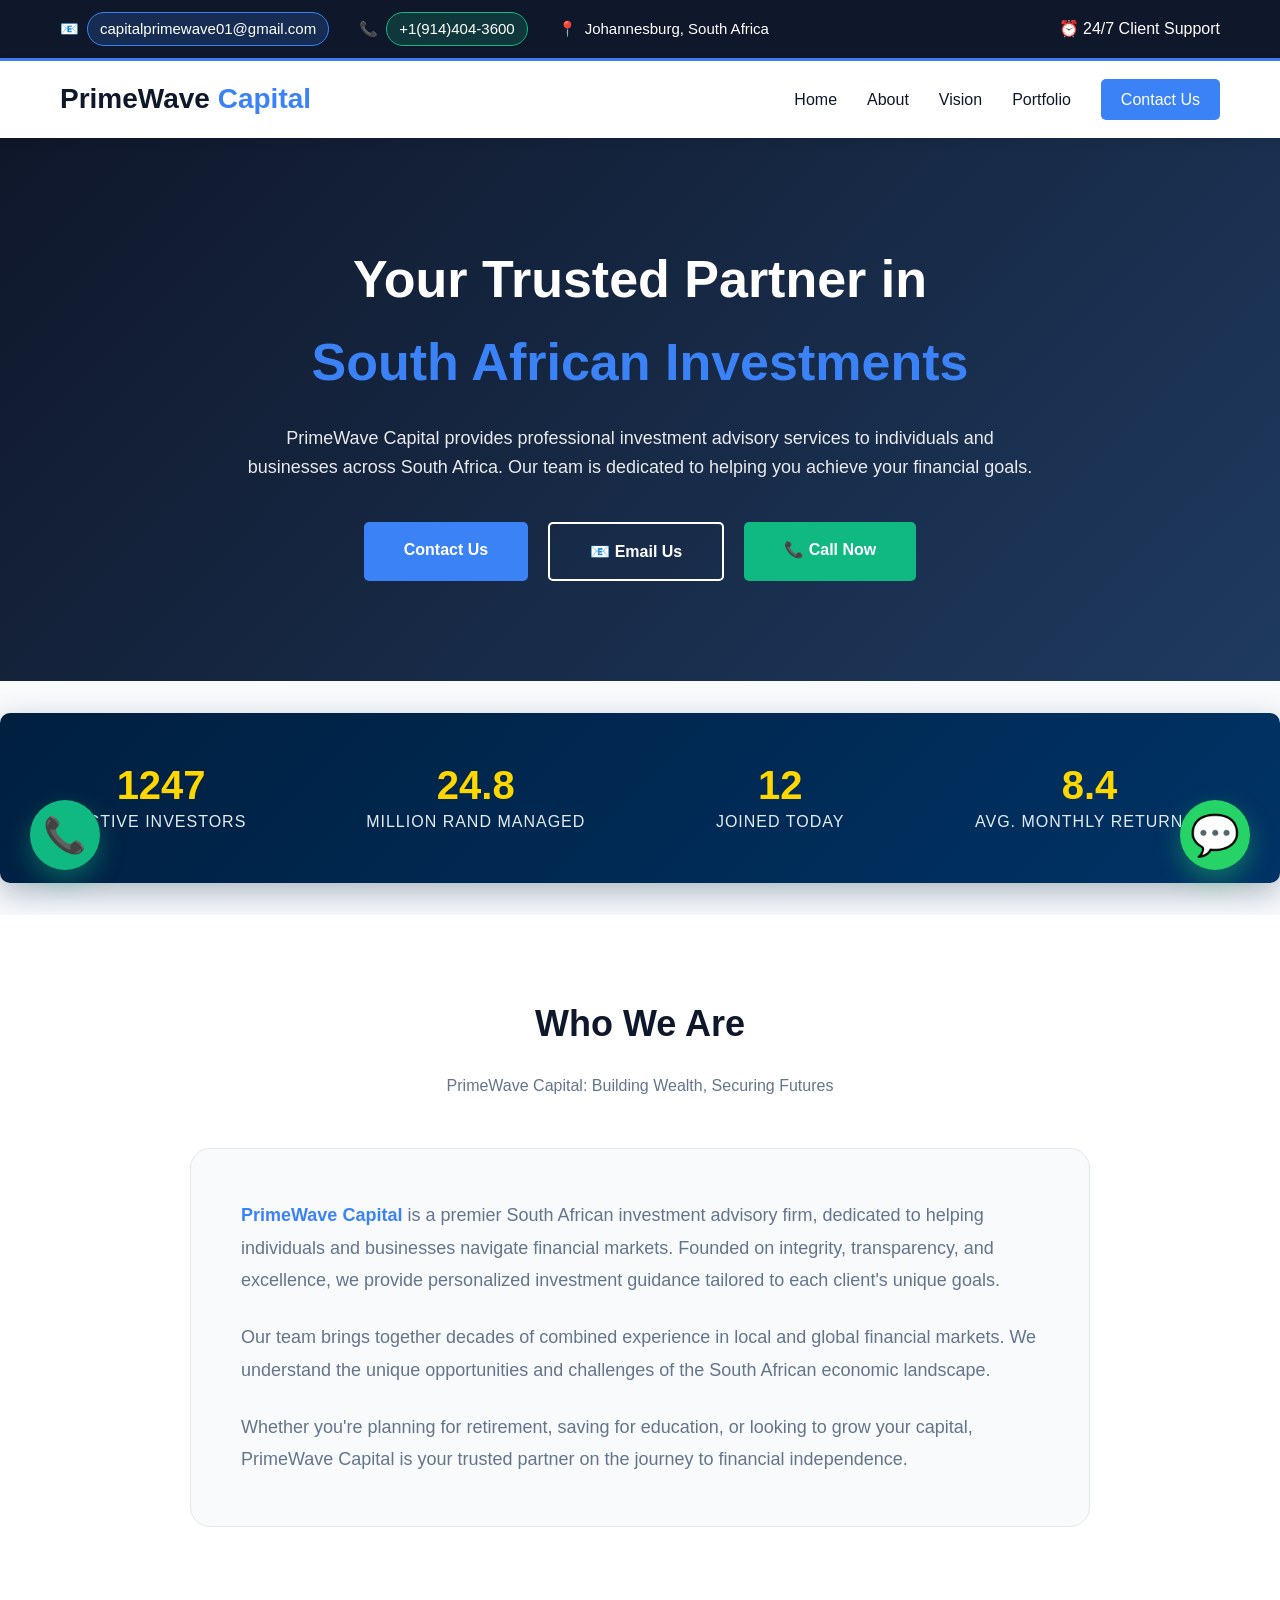
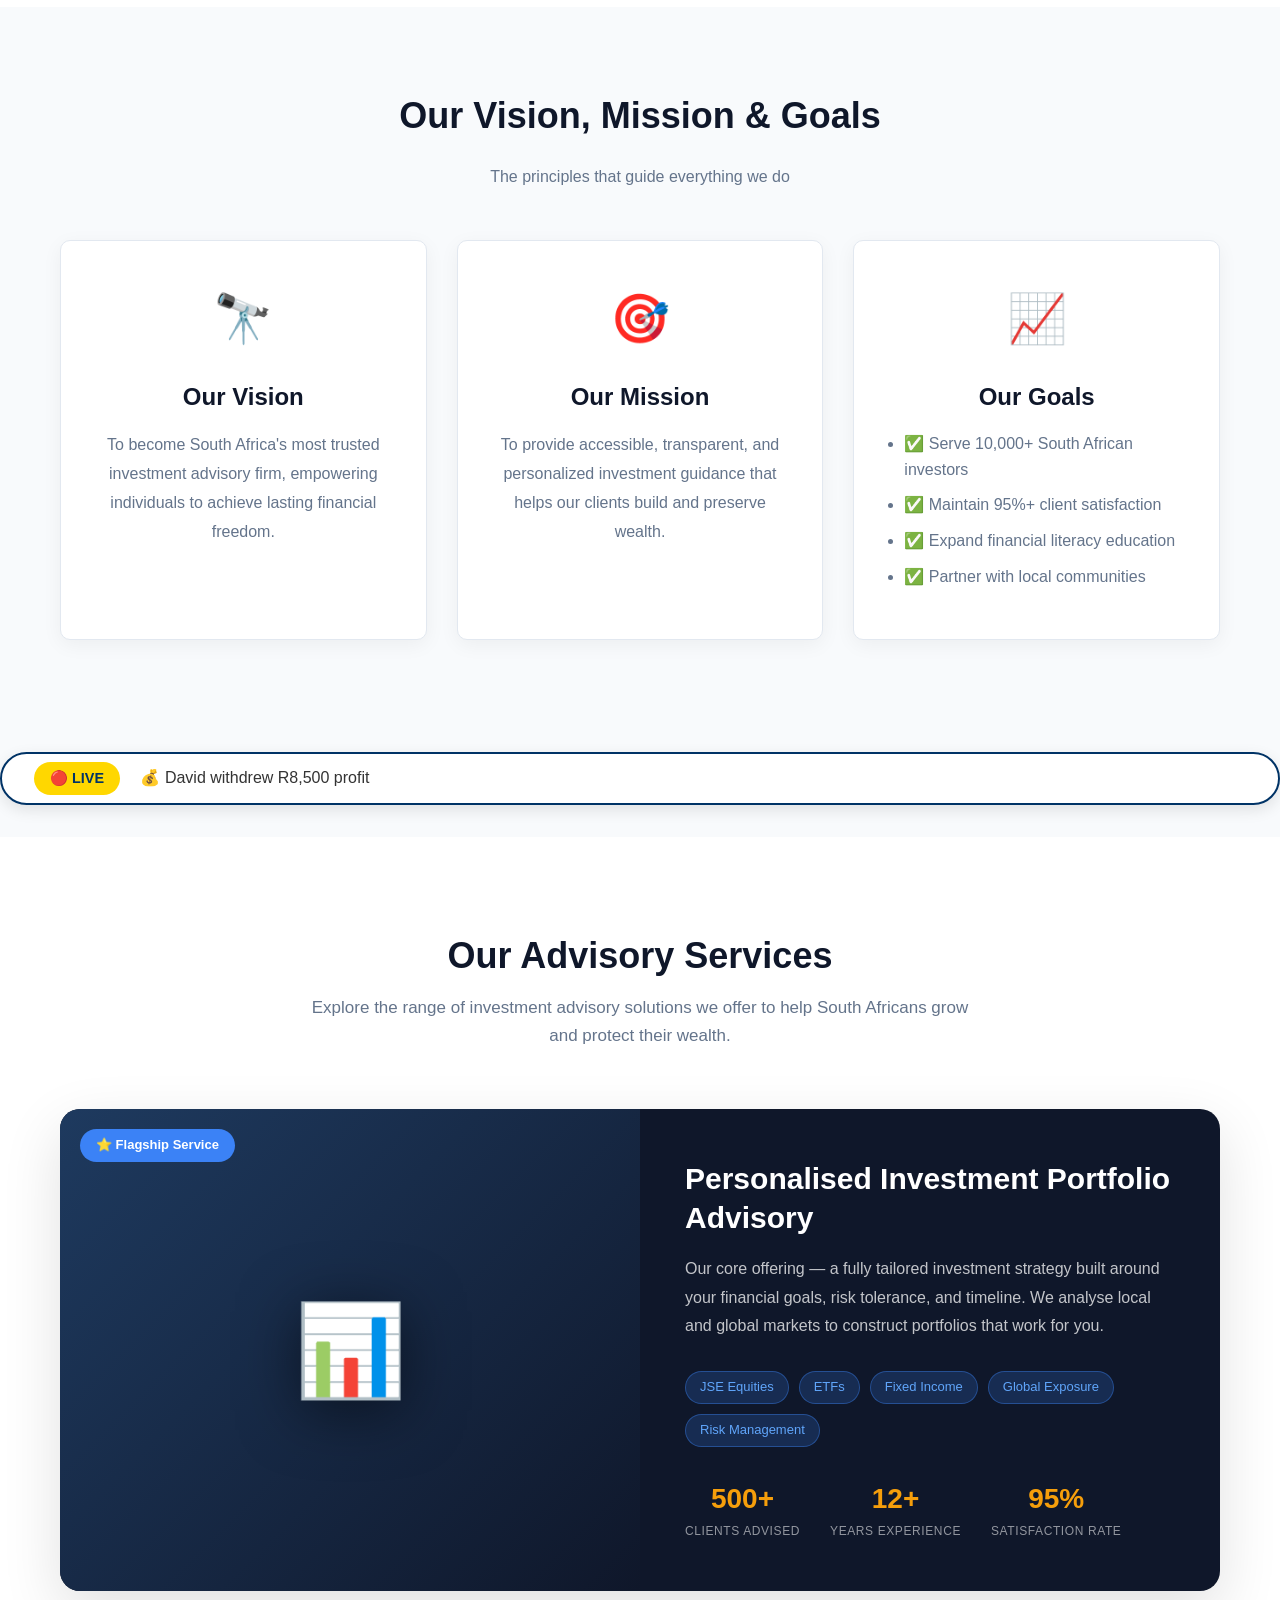
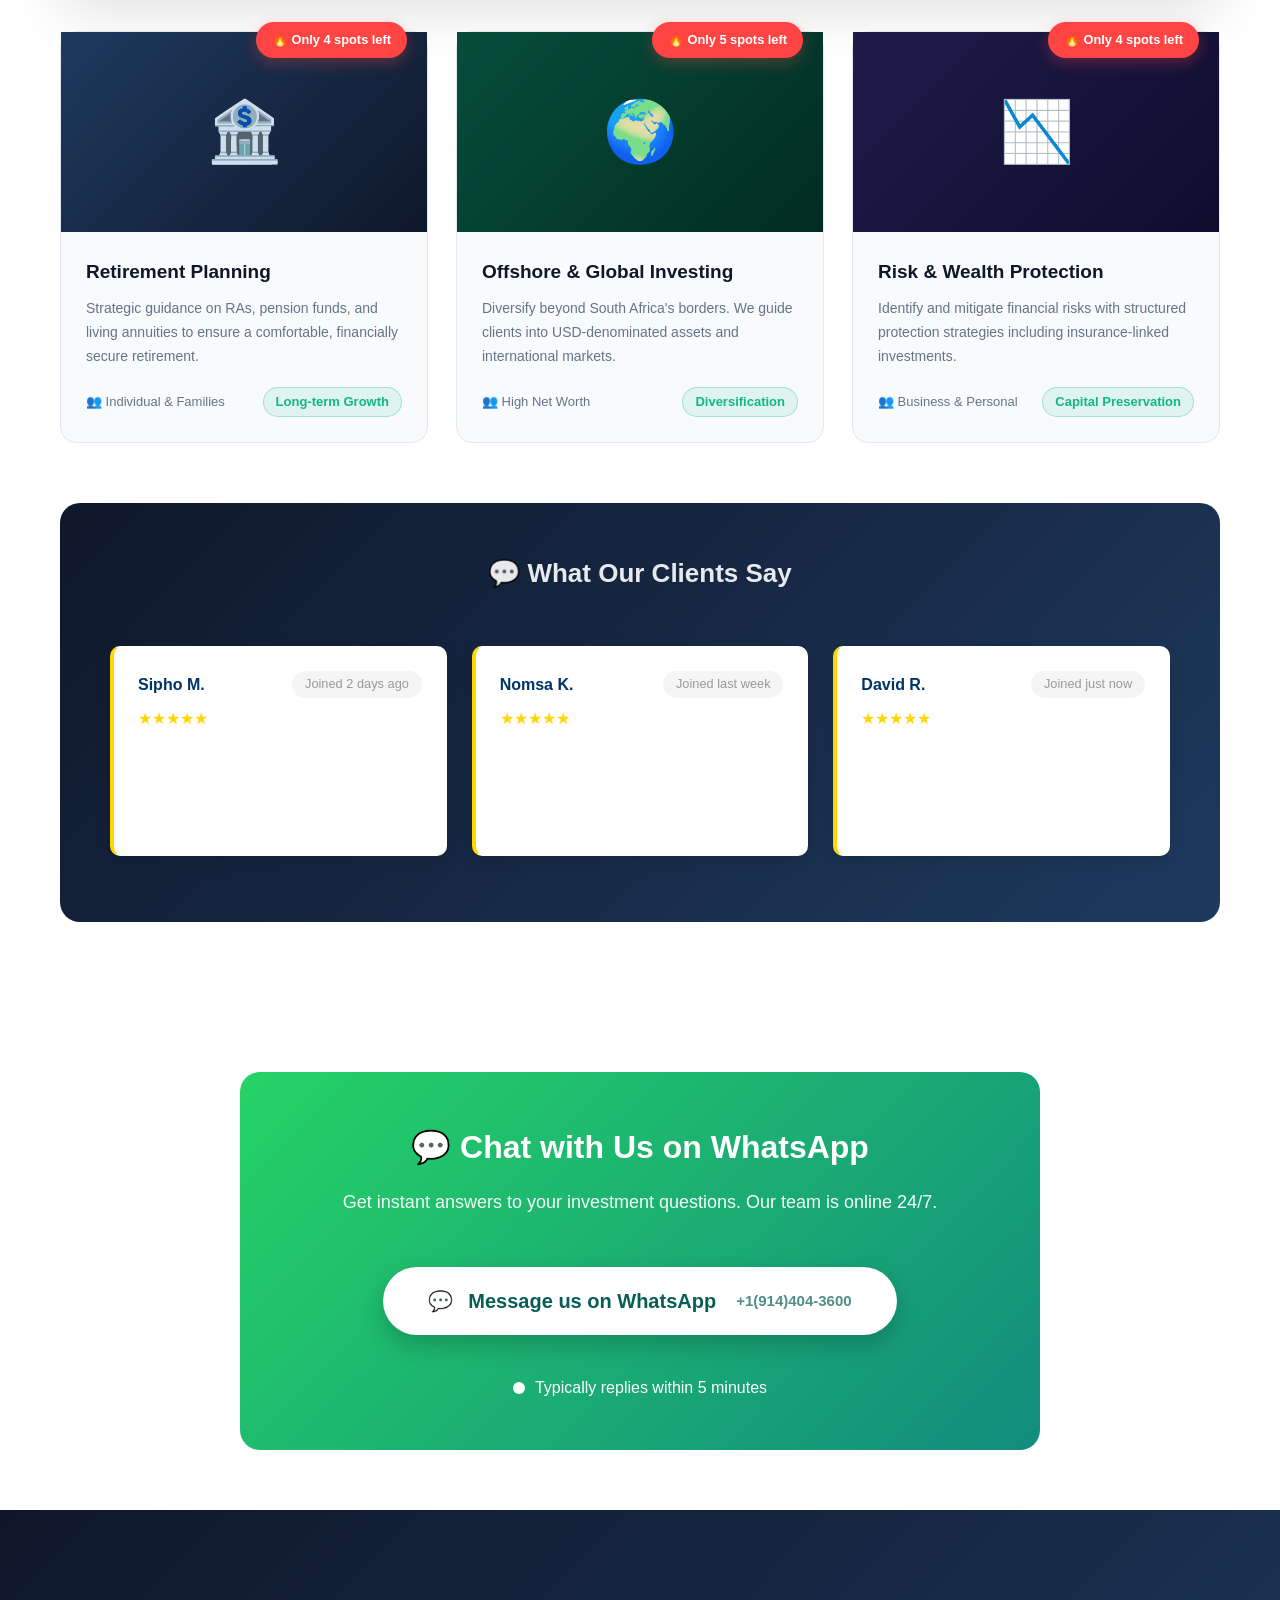
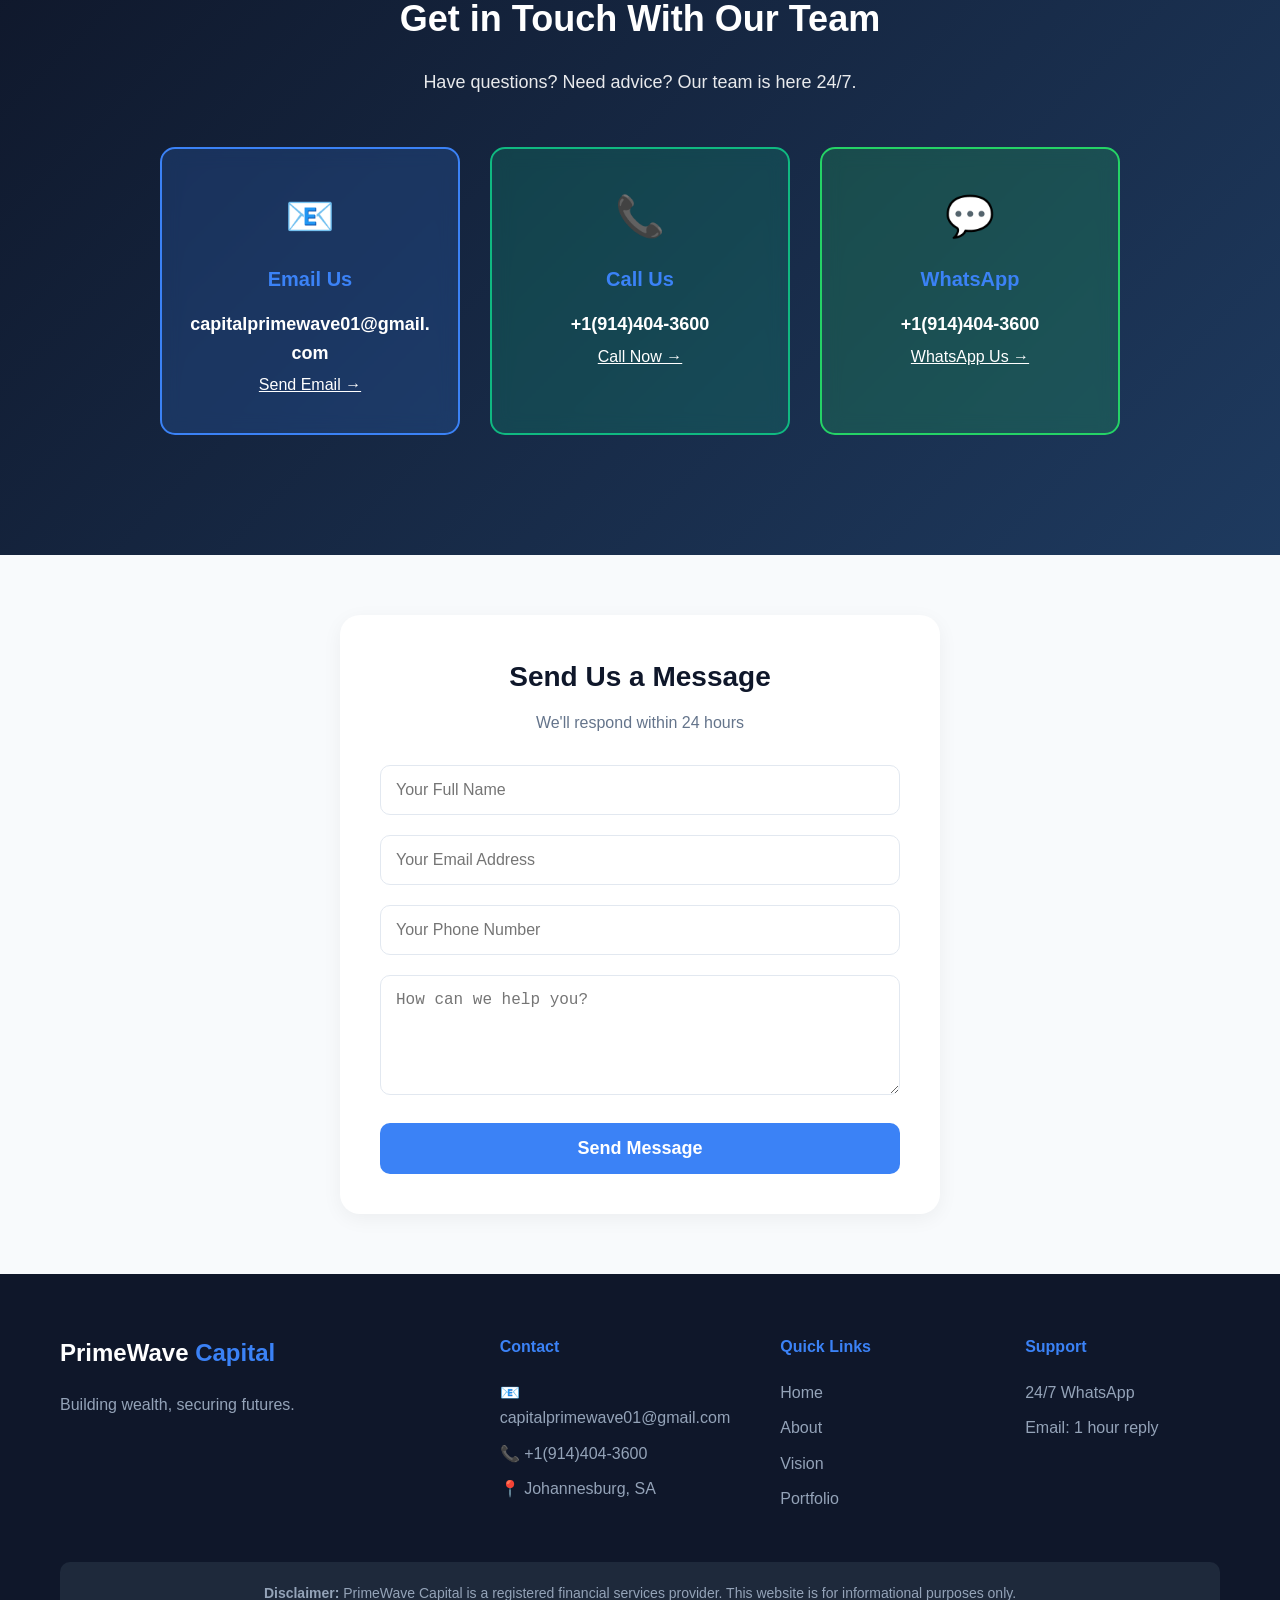
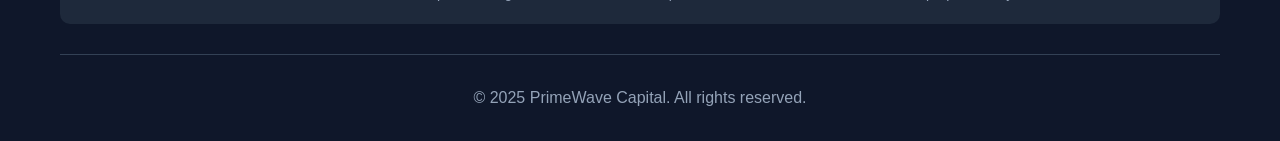
==== commit be6dc219: "Updated Website" ====
--- a/index.html
+++ b/index.html
@@ -994,9 +994,217 @@
             .hero h1 { font-size: 36px; }
             .testimonials-strip { padding: 30px 20px; }
         }
+
+        /* ===== FOMO Elements for PrimeWave Capital ===== */
+
+        /* Stats Bar */
+        .fomo-stats-bar {
+            display: flex;
+            justify-content: space-around;
+            flex-wrap: wrap;
+            background: linear-gradient(135deg, #001f3f 0%, #003366 100%);
+            color: white;
+            padding: 2rem 1rem;
+            margin: 2rem 0;
+            border-radius: 10px;
+            box-shadow: 0 10px 30px rgba(0, 31, 63, 0.3);
+        }
+
+        .stat-item {
+            text-align: center;
+            min-width: 150px;
+            margin: 1rem;
+        }
+
+        .stat-number {
+            font-size: 2.5rem;
+            font-weight: 800;
+            display: block;
+            line-height: 1.2;
+            color: #ffd700;
+        }
+
+        .stat-label {
+            font-size: 1rem;
+            text-transform: uppercase;
+            letter-spacing: 1px;
+            opacity: 0.9;
+        }
+
+        /* Activity Ticker */
+        .activity-ticker-container {
+            background: white;
+            border: 2px solid #003366;
+            border-radius: 50px;
+            padding: 0.5rem 2rem;
+            margin: 2rem 0;
+            box-shadow: 0 5px 15px rgba(0,0,0,0.1);
+            position: relative;
+            overflow: hidden;
+        }
+
+        .ticker-label {
+            background: #ffd700;
+            color: #003366;
+            padding: 0.3rem 1rem;
+            border-radius: 50px;
+            font-weight: 700;
+            font-size: 0.9rem;
+            display: inline-block;
+            margin-right: 1rem;
+        }
+
+        .ticker-content {
+            display: inline-block;
+            color: #333;
+            font-weight: 500;
+        }
+
+        .ticker-item {
+            display: inline-block;
+            margin-right: 2rem;
+        }
+
+        .ticker-item i {
+            color: #ffd700;
+            margin-right: 0.5rem;
+        }
+
+        /* Limited Availability Badges */
+        .service-card {
+            position: relative;
+            overflow: visible;
+        }
+
+        .availability-badge {
+            position: absolute;
+            top: -10px;
+            right: 20px;
+            background: #ff4444;
+            color: white;
+            padding: 0.5rem 1rem;
+            border-radius: 50px;
+            font-size: 0.8rem;
+            font-weight: 700;
+            box-shadow: 0 5px 15px rgba(255, 68, 68, 0.3);
+            z-index: 10;
+            animation: pulse 2s infinite;
+        }
+
+        @keyframes pulse {
+            0% { transform: scale(1); }
+            50% { transform: scale(1.05); }
+            100% { transform: scale(1); }
+        }
+
+        /* Timestamped Testimonials */
+        .testimonial-item {
+            background: white;
+            padding: 1.5rem;
+            border-radius: 10px;
+            box-shadow: 0 5px 15px rgba(0,0,0,0.1);
+            margin: 1rem 0;
+            position: relative;
+            border-left: 4px solid #ffd700;
+        }
+
+        .testimonial-header {
+            display: flex;
+            justify-content: space-between;
+            align-items: center;
+            margin-bottom: 0.5rem;
+        }
+
+        .testimonial-name {
+            font-weight: 700;
+            color: #003366;
+        }
+
+        .testimonial-time {
+            font-size: 0.8rem;
+            color: #999;
+            background: #f5f5f5;
+            padding: 0.2rem 0.8rem;
+            border-radius: 50px;
+        }
+
+        .testimonial-stars {
+            color: #ffd700;
+            margin-bottom: 0.5rem;
+        }
+
+        .testimonial-text {
+            color: #666;
+            line-height: 1.6;
+            margin: 0;
+        }
+
+        /* Live Social Proof Pop-ups */
+        .live-popup-container {
+            position: fixed;
+            bottom: 20px;
+            right: 20px;
+            z-index: 1000;
+        }
+
+        .popup-message {
+            background: white;
+            border-left: 4px solid #ffd700;
+            border-radius: 10px;
+            padding: 1rem;
+            margin-bottom: 0.5rem;
+            box-shadow: 0 10px 30px rgba(0,0,0,0.2);
+            max-width: 300px;
+            animation: slideIn 0.5s ease-out;
+            position: relative;
+        }
+
+        @keyframes slideIn {
+            from {
+                transform: translateX(100%);
+                opacity: 0;
+            }
+            to {
+                transform: translateX(0);
+                opacity: 1;
+            }
+        }
+
+        .popup-message i {
+            color: #ffd700;
+            margin-right: 0.5rem;
+        }
+
+        .popup-close {
+            position: absolute;
+            top: 5px;
+            right: 10px;
+            cursor: pointer;
+            color: #999;
+            font-size: 1.2rem;
+        }
+
+        .popup-close:hover {
+            color: #333;
+        }
+
+        /* Count-up Animation */
+        @keyframes countUp {
+            from {
+                opacity: 0;
+                transform: translateY(20px);
+            }
+            to {
+                opacity: 1;
+                transform: translateY(0);
+            }
+        }
     </style>
+    <link rel="stylesheet" href="fomo.css">
 </head>
 <body>
+    <!-- Live Pop-up Container -->
+    <div class="live-popup-container"></div>
 
     <!-- Top Contact Bar -->
     <div class="top-bar">
@@ -1037,6 +1245,26 @@
         </div>
     </section>
 
+    <!-- FOMO Stats Bar -->
+    <div class="fomo-stats-bar">
+        <div class="stat-item">
+            <span class="stat-number" data-target="1247">0</span>
+            <span class="stat-label">Active Investors</span>
+        </div>
+        <div class="stat-item">
+            <span class="stat-number" data-target="24.8">0</span>
+            <span class="stat-label">Million Rand Managed</span>
+        </div>
+        <div class="stat-item">
+            <span class="stat-number" data-target="12">0</span>
+            <span class="stat-label">Joined Today</span>
+        </div>
+        <div class="stat-item">
+            <span class="stat-number" data-target="8.4">0</span>
+            <span class="stat-label">Avg. Monthly Return %</span>
+        </div>
+    </div>
+
     <!-- Company Definition -->
     <section class="company-section" id="about">
         <div class="container">
@@ -1079,6 +1307,12 @@
             </div>
         </div>
     </section>
+
+    <!-- Activity Ticker -->
+    <div class="activity-ticker-container">
+        <span class="ticker-label">🔴 LIVE</span>
+        <span class="ticker-content">Loading activity...</span>
+    </div>
 
     <!-- ══════════════════════════════════════
          PORTFOLIO / INVESTMENT ADVISORY SHOWCASE
@@ -1123,7 +1357,8 @@
 
             <!-- 3 Service Cards -->
             <div class="portfolio-grid">
-                <div class="portfolio-card">
+                <div class="portfolio-card service-card">
+                    <div class="availability-badge">🔥 Only 3 spots left</div>
                     <div class="portfolio-card-img card-img-1">
                         <span>🏦</span>
                     </div>
@@ -1137,7 +1372,8 @@
                     </div>
                 </div>
 
-                <div class="portfolio-card">
+                <div class="portfolio-card service-card">
+                    <div class="availability-badge">🔥 Only 5 spots left</div>
                     <div class="portfolio-card-img card-img-2">
                         <span>🌍</span>
                     </div>
@@ -1151,7 +1387,8 @@
                     </div>
                 </div>
 
-                <div class="portfolio-card">
+                <div class="portfolio-card service-card">
+                    <div class="availability-badge">🔥 Only 2 spots left</div>
                     <div class="portfolio-card-img card-img-3">
                         <span>📉</span>
                     </div>
@@ -1171,37 +1408,28 @@
                 <h3>💬 What Our Clients Say</h3>
                 <div class="testimonials-grid">
                     <div class="testimonial-item">
-                        <div class="stars">★★★★★</div>
-                        <p>"PrimeWave Capital helped me understand where to put my money. Their advice was clear, honest, and results-oriented."</p>
-                        <div class="testimonial-author">
-                            <div class="author-avatar">👨🏾</div>
-                            <div class="author-info">
-                                <strong>Sipho M.</strong>
-                                <span>Johannesburg</span>
-                            </div>
+                        <div class="testimonial-header">
+                            <span class="testimonial-name">Sipho M.</span>
+                            <span class="testimonial-time">Joined 2 days ago</span>
                         </div>
+                        <div class="testimonial-stars">★★★★★</div>
+                        <p class="testimonial-text">"PrimeWave Capital helped me understand where to put my money. Their advice was clear, honest, and results-oriented."</p>
                     </div>
                     <div class="testimonial-item">
-                        <div class="stars">★★★★★</div>
-                        <p>"I finally feel confident about my retirement plan. The team at PrimeWave walked me through every step of the process."</p>
-                        <div class="testimonial-author">
-                            <div class="author-avatar">👩🏽</div>
-                            <div class="author-info">
-                                <strong>Nomsa K.</strong>
-                                <span>Pretoria</span>
-                            </div>
+                        <div class="testimonial-header">
+                            <span class="testimonial-name">Nomsa K.</span>
+                            <span class="testimonial-time">Joined last week</span>
                         </div>
+                        <div class="testimonial-stars">★★★★★</div>
+                        <p class="testimonial-text">"I finally feel confident about my retirement plan. The team at PrimeWave walked me through every step of the process."</p>
                     </div>
                     <div class="testimonial-item">
-                        <div class="stars">★★★★★</div>
-                        <p>"Their offshore investment guidance opened up a whole new world for my portfolio. Truly professional and trustworthy."</p>
-                        <div class="testimonial-author">
-                            <div class="author-avatar">👨🏼</div>
-                            <div class="author-info">
-                                <strong>David R.</strong>
-                                <span>Cape Town</span>
-                            </div>
+                        <div class="testimonial-header">
+                            <span class="testimonial-name">David R.</span>
+                            <span class="testimonial-time">Joined 3 days ago</span>
                         </div>
+                        <div class="testimonial-stars">★★★★★</div>
+                        <p class="testimonial-text">"Their offshore investment guidance opened up a whole new world for my portfolio. Truly professional and trustworthy."</p>
                     </div>
                 </div>
             </div>
@@ -1332,5 +1560,6 @@
         📞
     </a>
 
+    <script src="fomo.js"></script>
 </body>
-</html>
+</html>
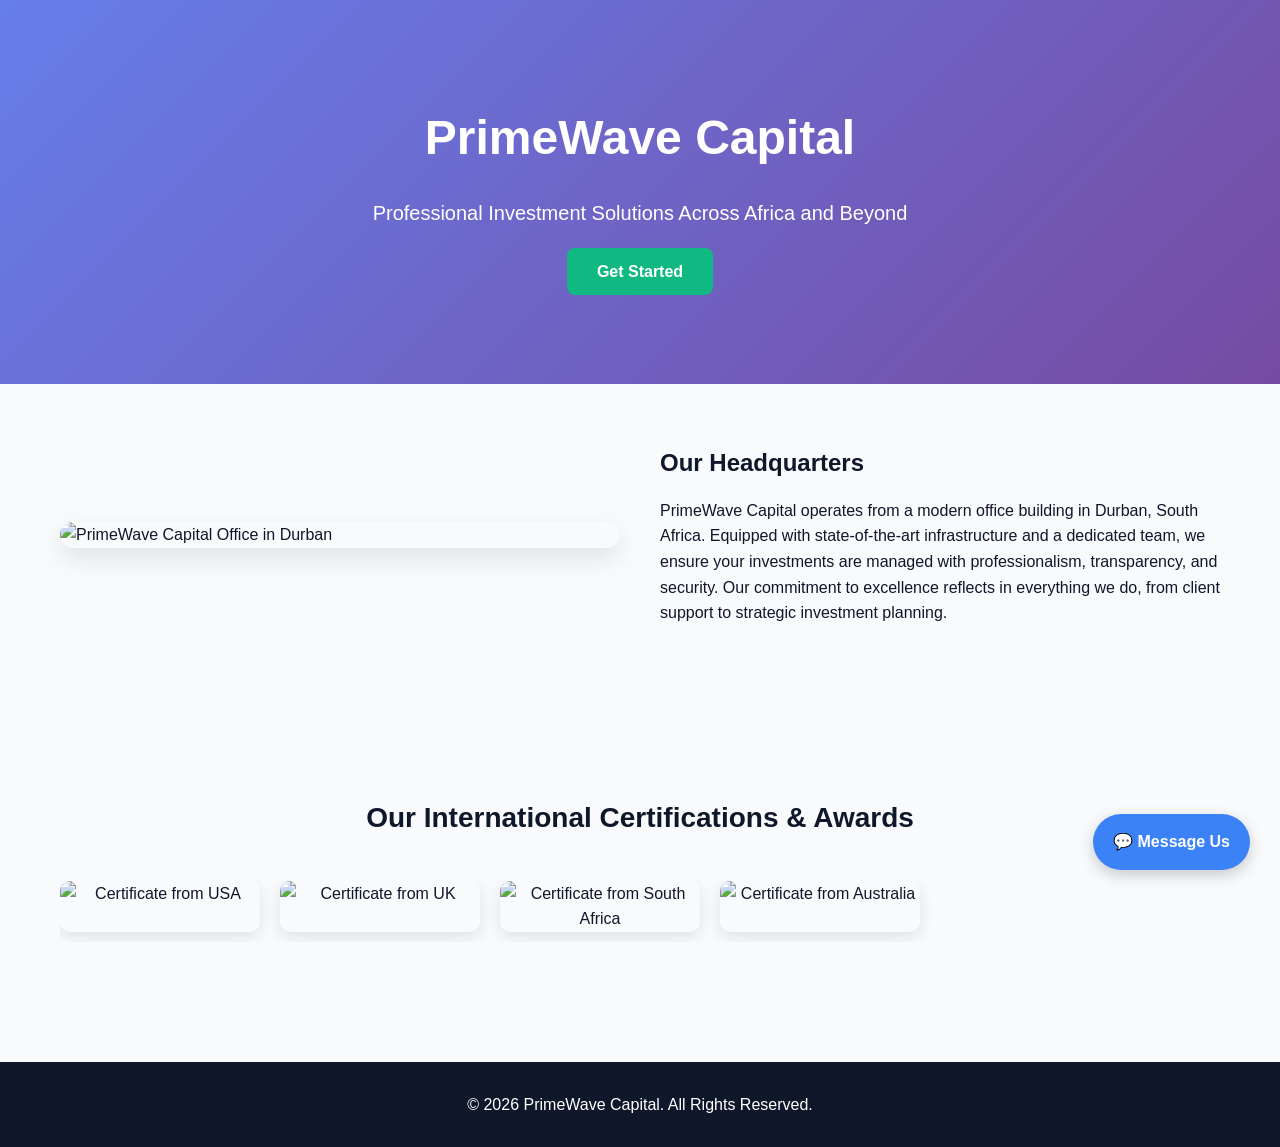
==== commit 5c352d44: "Update index.html" ====
--- a/index.html
+++ b/index.html
@@ -1,1565 +1,111 @@
 <!DOCTYPE html>
 <html lang="en">
 <head>
-    <meta charset="UTF-8">
-    <meta name="viewport" content="width=device-width, initial-scale=1.0">
-    <title>PrimeWave Capital - South African Investment Advisory</title>
-    <style>
-        * {
-            margin: 0;
-            padding: 0;
-            box-sizing: border-box;
-        }
-        
-        body {
-            font-family: 'Inter', -apple-system, BlinkMacSystemFont, 'Segoe UI', sans-serif;
-            line-height: 1.6;
-            color: #1e293b;
-            background: #f8fafc;
-        }
-        
-        :root {
-            --primary: #0f172a;
-            --secondary: #1e293b;
-            --accent: #3b82f6;
-            --accent-light: #60a5fa;
-            --success: #10b981;
-            --warning: #f59e0b;
-            --dark: #0f172a;
-            --light: #f8fafc;
-            --gray: #64748b;
-            --border: #e2e8f0;
-        }
-        
-        .container {
-            max-width: 1200px;
-            margin: 0 auto;
-            padding: 0 20px;
-        }
-        
-        /* Top Contact Bar */
-        .top-bar {
-            background: var(--primary);
-            color: white;
-            padding: 12px 0;
-            border-bottom: 3px solid var(--accent);
-        }
-        
-        .top-bar .container {
-            display: flex;
-            justify-content: space-between;
-            align-items: center;
-            flex-wrap: wrap;
-            gap: 15px;
-        }
-        
-        .contact-info {
-            display: flex;
-            gap: 30px;
-            flex-wrap: wrap;
-        }
-        
-        .contact-info span {
-            display: flex;
-            align-items: center;
-            gap: 8px;
-            font-size: 15px;
-        }
-        
-        .contact-info i {
-            color: var(--accent);
-            font-style: normal;
-            font-weight: bold;
-        }
-        
-        .highlight {
-            background: rgba(59, 130, 246, 0.2);
-            padding: 4px 12px;
-            border-radius: 20px;
-            border: 1px solid var(--accent);
-            font-weight: 500;
-        }
-        
-        .phone-highlight {
-            background: rgba(16, 185, 129, 0.2);
-            padding: 4px 12px;
-            border-radius: 20px;
-            border: 1px solid var(--success);
-            font-weight: 500;
-        }
-        
-        /* Navigation */
-        nav {
-            background: white;
-            padding: 1rem 0;
-            box-shadow: 0 2px 10px rgba(0,0,0,0.1);
-            position: sticky;
-            top: 0;
-            z-index: 1000;
-        }
-        
-        .nav-container {
-            display: flex;
-            justify-content: space-between;
-            align-items: center;
-        }
-        
-        .logo {
-            color: var(--primary);
-            font-size: 28px;
-            font-weight: 700;
-        }
-        
-        .logo span {
-            color: var(--accent);
-        }
-        
-        .nav-links {
-            display: flex;
-            gap: 30px;
-            align-items: center;
-        }
-        
-        .nav-links a {
-            color: var(--dark);
-            text-decoration: none;
-            font-weight: 500;
-            transition: color 0.3s;
-        }
-        
-        .nav-links a:hover {
-            color: var(--accent);
-        }
-        
-        .contact-btn {
-            background: var(--accent);
-            color: white !important;
-            padding: 8px 20px;
-            border-radius: 5px;
-        }
-        
-        .contact-btn:hover {
-            background: var(--accent-light);
-        }
-        
-        /* Hero Section */
-        .hero {
-            background: linear-gradient(135deg, var(--primary), #1e3a5f);
-            color: white;
-            padding: 100px 0;
-            text-align: center;
-        }
-        
-        .hero h1 {
-            font-size: 52px;
-            margin-bottom: 20px;
-        }
-        
-        .hero h1 span {
-            color: var(--accent);
-        }
-        
-        .hero p {
-            font-size: 18px;
-            max-width: 800px;
-            margin: 0 auto 40px;
-            opacity: 0.9;
-        }
-        
-        .hero-buttons {
-            display: flex;
-            gap: 20px;
-            justify-content: center;
-            flex-wrap: wrap;
-        }
-        
-        .btn {
-            padding: 15px 40px;
-            border-radius: 5px;
-            text-decoration: none;
-            font-weight: 600;
-            transition: all 0.3s;
-        }
-        
-        .btn-primary {
-            background: var(--accent);
-            color: white;
-        }
-        
-        .btn-outline {
-            background: transparent;
-            color: white;
-            border: 2px solid white;
-        }
-        
-        .btn-success {
-            background: var(--success);
-            color: white;
-        }
-        
-        .btn:hover {
-            transform: translateY(-3px);
-            box-shadow: 0 10px 20px rgba(0,0,0,0.2);
-        }
-        
-        /* Company Definition */
-        .company-section {
-            padding: 80px 0;
-            background: white;
-        }
-        
-        .section-title {
-            text-align: center;
-            font-size: 36px;
-            margin-bottom: 20px;
-            color: var(--dark);
-        }
-        
-        .section-subtitle {
-            text-align: center;
-            color: var(--gray);
-            max-width: 700px;
-            margin: 0 auto 50px;
-        }
-        
-        .definition-box {
-            background: var(--light);
-            padding: 50px;
-            border-radius: 20px;
-            border: 1px solid var(--border);
-            max-width: 900px;
-            margin: 0 auto;
-        }
-        
-        .definition-box p {
-            font-size: 18px;
-            line-height: 1.8;
-            color: var(--gray);
-            margin-bottom: 25px;
-        }
-        
-        .definition-box p:last-child {
-            margin-bottom: 0;
-        }
-        
-        .text-highlight {
-            color: var(--accent);
-            font-weight: 600;
-        }
-        
-        /* Vision Mission Goals */
-        .vm-section {
-            padding: 80px 0;
-            background: var(--light);
-        }
-        
-        .vm-grid {
-            display: grid;
-            grid-template-columns: repeat(3, 1fr);
-            gap: 30px;
-            margin-top: 40px;
-        }
-        
-        .vm-card {
-            background: white;
-            padding: 40px 30px;
-            border-radius: 10px;
-            box-shadow: 0 5px 20px rgba(0,0,0,0.05);
-            text-align: center;
-            border: 1px solid var(--border);
-            transition: transform 0.3s;
-        }
-        
-        .vm-card:hover {
-            transform: translateY(-10px);
-        }
-        
-        .vm-icon {
-            font-size: 48px;
-            margin-bottom: 20px;
-        }
-        
-        .vm-card h3 {
-            font-size: 24px;
-            margin-bottom: 15px;
-            color: var(--dark);
-        }
-        
-        .vm-card p {
-            color: var(--gray);
-            line-height: 1.8;
-        }
-        
-        .goals-list {
-            text-align: left;
-            padding-left: 20px;
-            color: var(--gray);
-        }
-        
-        .goals-list li {
-            margin-bottom: 10px;
-        }
+<meta charset="UTF-8">
+<meta name="viewport" content="width=device-width, initial-scale=1.0">
+<title>PrimeWave Capital - Professional Investment Solutions</title>
+<style>
+/* ========== GLOBAL STYLES ========== */
+* { margin: 0; padding: 0; box-sizing: border-box; font-family: 'Inter', sans-serif; }
+body { background: #f8fafc; color: #0f172a; line-height: 1.6; }
+img { max-width: 100%; display: block; border-radius: 10px; }
+a { text-decoration: none; color: white; }
+h1,h2,h3 { margin-bottom: 15px; }
+section { padding: 60px 20px; }
+.container { max-width: 1200px; margin: 0 auto; }
 
-        /* ── PORTFOLIO / SHOWCASE SECTION ── */
-        .portfolio-section {
-            padding: 90px 0;
-            background: white;
-        }
+/* ========== HERO ========== */
+.hero {
+    background: linear-gradient(135deg, #667eea 0%, #764ba2 100%);
+    color: white; text-align: center; padding: 100px 20px; position: relative;
+}
+.hero h1 { font-size: 48px; margin-bottom: 20px; }
+.hero p { font-size: 20px; margin-bottom: 30px; }
+.btn-hero {
+    background: #10b981; padding: 15px 30px; border-radius: 8px; font-weight: 600; transition: 0.3s;
+}
+.btn-hero:hover { background: #059669; }
 
-        .portfolio-section .section-title {
-            margin-bottom: 10px;
-        }
+/* ========== BUILDING SECTION ========== */
+.building { display: flex; gap: 40px; flex-wrap: wrap; align-items: center; margin-bottom: 50px; }
+.building-text { flex: 1; }
+.building img { flex: 1; min-width: 300px; border-radius: 15px; box-shadow: 0 10px 25px rgba(0,0,0,0.1); }
 
-        .portfolio-intro {
-            text-align: center;
-            color: var(--gray);
-            max-width: 680px;
-            margin: 0 auto 60px;
-            font-size: 17px;
-        }
+/* ========== CERTIFICATES SECTION ========== */
+.certificate { text-align: center; margin-bottom: 50px; }
+.certificate h2 { margin-bottom: 40px; font-size: 28px; }
+.certificates-row {
+    display: flex; gap: 20px; overflow-x: auto; padding-bottom: 10px;
+    scroll-behavior: smooth; -webkit-overflow-scrolling: touch;
+}
+.certificates-row::-webkit-scrollbar { height: 8px; }
+.certificates-row::-webkit-scrollbar-thumb { background: #667eea; border-radius: 4px; }
+.certificates-row img { flex: 0 0 auto; width: 200px; height: auto; box-shadow: 0 5px 15px rgba(0,0,0,0.1); border-radius: 10px; }
 
-        /* Featured hero card */
-        .portfolio-featured {
-            display: grid;
-            grid-template-columns: 1fr 1fr;
-            gap: 0;
-            border-radius: 20px;
-            overflow: hidden;
-            box-shadow: 0 20px 60px rgba(0,0,0,0.12);
-            margin-bottom: 40px;
-            background: var(--primary);
-        }
+/* ========== MESSAGING BUTTON ========== */
+.message-btn {
+    position: fixed; bottom: 30px; right: 30px; background: #3b82f6; color: white;
+    padding: 15px 20px; border-radius: 50px; font-weight: 600; box-shadow: 0 5px 15px rgba(0,0,0,0.2);
+    cursor: pointer; z-index: 1000; transition: 0.3s;
+}
+.message-btn:hover { background: #2563eb; }
 
-        .portfolio-featured-img {
-            position: relative;
-            min-height: 380px;
-            background: linear-gradient(135deg, #1e3a5f, #0f172a);
-            display: flex;
-            align-items: center;
-            justify-content: center;
-            overflow: hidden;
-        }
+/* ========== FOOTER ========== */
+footer { background: #0f172a; color: white; text-align: center; padding: 30px 20px; margin-top: 60px; }
 
-        .portfolio-featured-img::before {
-            content: '';
-            position: absolute;
-            inset: 0;
-            background: url('https://images.unsplash.com/photo-1611974789855-9c2a0a7236a3?w=700&q=80') center/cover no-repeat;
-            opacity: 0.35;
-        }
-
-        .portfolio-featured-img .big-icon {
-            font-size: 90px;
-            position: relative;
-            z-index: 1;
-            filter: drop-shadow(0 10px 30px rgba(0,0,0,0.5));
-        }
-
-        .portfolio-featured-badge {
-            position: absolute;
-            top: 20px;
-            left: 20px;
-            background: var(--accent);
-            color: white;
-            padding: 6px 16px;
-            border-radius: 30px;
-            font-size: 13px;
-            font-weight: 600;
-            z-index: 2;
-        }
-
-        .portfolio-featured-content {
-            padding: 50px 45px;
-            color: white;
-            display: flex;
-            flex-direction: column;
-            justify-content: center;
-        }
-
-        .portfolio-featured-content h3 {
-            font-size: 30px;
-            font-weight: 700;
-            margin-bottom: 18px;
-            line-height: 1.3;
-        }
-
-        .portfolio-featured-content p {
-            color: rgba(255,255,255,0.75);
-            font-size: 16px;
-            line-height: 1.8;
-            margin-bottom: 30px;
-        }
-
-        .portfolio-tags {
-            display: flex;
-            flex-wrap: wrap;
-            gap: 10px;
-            margin-bottom: 30px;
-        }
-
-        .tag {
-            background: rgba(59,130,246,0.2);
-            border: 1px solid rgba(59,130,246,0.4);
-            color: var(--accent-light);
-            padding: 5px 14px;
-            border-radius: 20px;
-            font-size: 13px;
-            font-weight: 500;
-        }
-
-        .portfolio-stats {
-            display: flex;
-            gap: 30px;
-        }
-
-        .pstat {
-            text-align: center;
-        }
-
-        .pstat .num {
-            font-size: 28px;
-            font-weight: 700;
-            color: var(--gold, #f59e0b);
-        }
-
-        .pstat .label {
-            font-size: 12px;
-            color: rgba(255,255,255,0.55);
-            text-transform: uppercase;
-            letter-spacing: 0.05em;
-        }
-
-        /* Cards grid */
-        .portfolio-grid {
-            display: grid;
-            grid-template-columns: repeat(3, 1fr);
-            gap: 28px;
-        }
-
-        .portfolio-card {
-            background: var(--light);
-            border-radius: 16px;
-            overflow: hidden;
-            border: 1px solid var(--border);
-            transition: transform 0.3s, box-shadow 0.3s;
-        }
-
-        .portfolio-card:hover {
-            transform: translateY(-8px);
-            box-shadow: 0 20px 45px rgba(0,0,0,0.1);
-        }
-
-        .portfolio-card-img {
-            height: 200px;
-            display: flex;
-            align-items: center;
-            justify-content: center;
-            font-size: 60px;
-            position: relative;
-            overflow: hidden;
-        }
-
-        .portfolio-card-img::before {
-            content: '';
-            position: absolute;
-            inset: 0;
-            opacity: 0.25;
-            background-size: cover;
-            background-position: center;
-        }
-
-        .card-img-1 { background: linear-gradient(135deg, #1e3a5f, #0f172a); }
-        .card-img-1::before { background-image: url('https://images.unsplash.com/photo-1590283603385-17ffb3a7f29f?w=500&q=70'); }
-
-        .card-img-2 { background: linear-gradient(135deg, #064e3b, #022c22); }
-        .card-img-2::before { background-image: url('https://images.unsplash.com/photo-1579532537598-459ecdaf39cc?w=500&q=70'); }
-
-        .card-img-3 { background: linear-gradient(135deg, #1e1b4b, #0f0d2e); }
-        .card-img-3::before { background-image: url('https://images.unsplash.com/photo-1551288049-bebda4e38f71?w=500&q=70'); }
-
-        .portfolio-card-img span {
-            position: relative;
-            z-index: 1;
-        }
-
-        .portfolio-card-body {
-            padding: 25px;
-        }
-
-        .portfolio-card-body h4 {
-            font-size: 19px;
-            font-weight: 700;
-            color: var(--dark);
-            margin-bottom: 10px;
-        }
-
-        .portfolio-card-body p {
-            color: var(--gray);
-            font-size: 14px;
-            line-height: 1.7;
-            margin-bottom: 18px;
-        }
-
-        .card-meta {
-            display: flex;
-            justify-content: space-between;
-            align-items: center;
-            font-size: 13px;
-        }
-
-        .card-meta .clients {
-            color: var(--gray);
-        }
-
-        .card-meta .result {
-            background: rgba(16,185,129,0.1);
-            color: var(--success);
-            border: 1px solid rgba(16,185,129,0.3);
-            padding: 4px 12px;
-            border-radius: 20px;
-            font-weight: 600;
-        }
-
-        /* Testimonials strip */
-        .testimonials-strip {
-            margin-top: 60px;
-            padding: 50px;
-            background: linear-gradient(135deg, var(--primary), #1e3a5f);
-            border-radius: 20px;
-            color: white;
-        }
-
-        .testimonials-strip h3 {
-            text-align: center;
-            font-size: 26px;
-            margin-bottom: 35px;
-            opacity: 0.9;
-        }
-
-        .testimonials-grid {
-            display: grid;
-            grid-template-columns: repeat(3, 1fr);
-            gap: 25px;
-        }
-
-        .testimonial-item {
-            background: rgba(255,255,255,0.07);
-            border: 1px solid rgba(255,255,255,0.12);
-            border-radius: 14px;
-            padding: 28px 24px;
-        }
-
-        .testimonial-item p {
-            font-size: 14px;
-            line-height: 1.75;
-            color: rgba(255,255,255,0.8);
-            margin-bottom: 18px;
-            font-style: italic;
-        }
-
-        .testimonial-author {
-            display: flex;
-            align-items: center;
-            gap: 12px;
-        }
-
-        .author-avatar {
-            width: 42px;
-            height: 42px;
-            border-radius: 50%;
-            display: flex;
-            align-items: center;
-            justify-content: center;
-            font-size: 20px;
-            background: rgba(59,130,246,0.3);
-            border: 2px solid rgba(59,130,246,0.5);
-            flex-shrink: 0;
-        }
-
-        .author-info strong {
-            display: block;
-            font-size: 14px;
-            color: white;
-        }
-
-        .author-info span {
-            font-size: 12px;
-            color: rgba(255,255,255,0.5);
-        }
-
-        .stars {
-            color: #f59e0b;
-            font-size: 13px;
-            margin-bottom: 10px;
-        }
-
-        /* Core Values */
-        .values {
-            padding: 80px 0;
-            background: white;
-        }
-        
-        .values-grid {
-            display: grid;
-            grid-template-columns: repeat(auto-fit, minmax(250px, 1fr));
-            gap: 25px;
-            margin-top: 40px;
-        }
-        
-        .value-item {
-            padding: 30px;
-            background: var(--light);
-            border-radius: 10px;
-            border-left: 4px solid var(--accent);
-            transition: transform 0.3s;
-        }
-        
-        .value-item:hover {
-            transform: translateX(10px);
-        }
-        
-        .value-item h4 {
-            font-size: 20px;
-            margin-bottom: 10px;
-            color: var(--dark);
-        }
-        
-        .value-item p {
-            color: var(--gray);
-        }
-        
-        /* Contact Section */
-        .contact-section {
-            padding: 80px 0;
-            background: linear-gradient(135deg, var(--primary), #1e3a5f);
-            color: white;
-        }
-        
-        .contact-container {
-            max-width: 1000px;
-            margin: 0 auto;
-        }
-        
-        .contact-container h2 {
-            text-align: center;
-            font-size: 36px;
-            margin-bottom: 20px;
-        }
-        
-        .contact-container > p {
-            text-align: center;
-            font-size: 18px;
-            margin-bottom: 50px;
-            opacity: 0.9;
-        }
-        
-        .contact-grid {
-            display: grid;
-            grid-template-columns: repeat(3, 1fr);
-            gap: 30px;
-            margin-bottom: 40px;
-        }
-        
-        .contact-card {
-            background: rgba(255,255,255,0.1);
-            padding: 35px 25px;
-            border-radius: 15px;
-            text-align: center;
-            backdrop-filter: blur(10px);
-            border: 1px solid rgba(255,255,255,0.2);
-            transition: transform 0.3s;
-        }
-        
-        .contact-card:hover {
-            transform: translateY(-5px);
-        }
-        
-        .contact-card .icon {
-            font-size: 40px;
-            margin-bottom: 15px;
-        }
-        
-        .contact-card h4 {
-            font-size: 20px;
-            margin-bottom: 15px;
-            color: var(--accent);
-        }
-        
-        .contact-card .detail {
-            font-size: 18px;
-            font-weight: 600;
-            margin-bottom: 5px;
-            word-break: break-all;
-        }
-        
-        .contact-card .note {
-            font-size: 14px;
-            opacity: 0.7;
-        }
-        
-        .email-card {
-            background: rgba(59, 130, 246, 0.2);
-            border: 2px solid var(--accent);
-        }
-        
-        .phone-card {
-            background: rgba(16, 185, 129, 0.2);
-            border: 2px solid var(--success);
-        }
-        
-        .whatsapp-card {
-            background: rgba(37, 211, 102, 0.2);
-            border: 2px solid #25D366;
-        }
-
-        /* WhatsApp Section */
-        .whatsapp-section {
-            padding: 60px 0;
-            background: white;
-        }
-        
-        .whatsapp-container {
-            background: linear-gradient(135deg, #25D366, #128C7E);
-            color: white;
-            padding: 50px;
-            border-radius: 20px;
-            text-align: center;
-            max-width: 800px;
-            margin: 0 auto;
-        }
-        
-        .whatsapp-container h3 {
-            font-size: 32px;
-            margin-bottom: 15px;
-        }
-        
-        .whatsapp-container p {
-            font-size: 18px;
-            margin-bottom: 30px;
-            opacity: 0.95;
-        }
-        
-        .whatsapp-button {
-            display: inline-flex;
-            align-items: center;
-            gap: 15px;
-            background: white;
-            color: #075E54;
-            padding: 18px 45px;
-            border-radius: 60px;
-            text-decoration: none;
-            font-weight: 700;
-            font-size: 20px;
-            margin: 20px 0;
-            transition: transform 0.3s, box-shadow 0.3s;
-            box-shadow: 0 10px 25px rgba(0,0,0,0.2);
-        }
-        
-        .whatsapp-button:hover {
-            transform: scale(1.05);
-            box-shadow: 0 15px 35px rgba(0,0,0,0.3);
-        }
-
-        .response-time {
-            display: flex;
-            align-items: center;
-            justify-content: center;
-            gap: 10px;
-            margin-top: 20px;
-        }
-        
-        .response-time .dot {
-            width: 12px;
-            height: 12px;
-            background: white;
-            border-radius: 50%;
-            animation: pulse 2s infinite;
-        }
-        
-        @keyframes pulse {
-            0% { box-shadow: 0 0 0 0 rgba(255,255,255,0.7); }
-            70% { box-shadow: 0 0 0 10px rgba(255,255,255,0); }
-            100% { box-shadow: 0 0 0 0 rgba(255,255,255,0); }
-        }
-        
-        /* Form Section */
-        .form-section {
-            padding: 60px 0;
-            background: var(--light);
-        }
-        
-        .form-container {
-            max-width: 600px;
-            margin: 0 auto;
-            background: white;
-            padding: 40px;
-            border-radius: 20px;
-            box-shadow: 0 5px 20px rgba(0,0,0,0.05);
-        }
-        
-        .form-container h3 {
-            text-align: center;
-            font-size: 28px;
-            margin-bottom: 10px;
-            color: var(--dark);
-        }
-        
-        .form-container p {
-            text-align: center;
-            color: var(--gray);
-            margin-bottom: 30px;
-        }
-        
-        .form-group {
-            margin-bottom: 20px;
-        }
-        
-        .form-group input,
-        .form-group textarea {
-            width: 100%;
-            padding: 15px;
-            border: 1px solid var(--border);
-            border-radius: 10px;
-            font-size: 16px;
-            transition: border-color 0.3s;
-        }
-        
-        .form-group input:focus,
-        .form-group textarea:focus {
-            outline: none;
-            border-color: var(--accent);
-        }
-        
-        .form-group textarea {
-            height: 120px;
-            resize: vertical;
-        }
-        
-        .submit-btn {
-            width: 100%;
-            padding: 15px;
-            background: var(--accent);
-            color: white;
-            border: none;
-            border-radius: 10px;
-            font-size: 18px;
-            font-weight: 600;
-            cursor: pointer;
-            transition: background 0.3s;
-        }
-        
-        .submit-btn:hover {
-            background: var(--accent-light);
-        }
-        
-        /* Footer */
-        footer {
-            background: var(--dark);
-            color: white;
-            padding: 60px 0 30px;
-        }
-        
-        .footer-grid {
-            display: grid;
-            grid-template-columns: 2fr 1fr 1fr 1fr;
-            gap: 50px;
-            margin-bottom: 40px;
-        }
-        
-        .footer-logo {
-            font-size: 24px;
-            font-weight: 700;
-            margin-bottom: 20px;
-        }
-        
-        .footer-links h4 {
-            color: var(--accent);
-            margin-bottom: 20px;
-        }
-        
-        .footer-links p, .footer-links a {
-            color: #94a3b8;
-            text-decoration: none;
-            display: block;
-            margin-bottom: 10px;
-        }
-        
-        .footer-links a:hover {
-            color: var(--accent);
-        }
-        
-        .disclaimer {
-            background: #1e293b;
-            color: #94a3b8;
-            padding: 20px;
-            text-align: center;
-            font-size: 14px;
-            border-radius: 10px;
-            margin-bottom: 30px;
-        }
-        
-        .footer-bottom {
-            text-align: center;
-            padding-top: 30px;
-            border-top: 1px solid #334155;
-            color: #94a3b8;
-        }
-        
-        /* Floating Buttons */
-        .floating-whatsapp {
-            position: fixed;
-            bottom: 30px;
-            right: 30px;
-            background: #25D366;
-            color: white;
-            width: 70px;
-            height: 70px;
-            border-radius: 50%;
-            display: flex;
-            align-items: center;
-            justify-content: center;
-            font-size: 40px;
-            box-shadow: 0 10px 25px rgba(37,211,102,0.4);
-            cursor: pointer;
-            transition: all 0.3s;
-            z-index: 1000;
-            text-decoration: none;
-        }
-        
-        .floating-whatsapp:hover {
-            transform: scale(1.1) rotate(5deg);
-        }
-
-        .whatsapp-tooltip {
-            position: absolute;
-            right: 80px;
-            background: white;
-            color: #075E54;
-            padding: 8px 15px;
-            border-radius: 20px;
-            font-size: 14px;
-            font-weight: 600;
-            white-space: nowrap;
-            opacity: 0;
-            transition: opacity 0.3s;
-            pointer-events: none;
-        }
-        
-        .floating-whatsapp:hover .whatsapp-tooltip { opacity: 1; }
-        
-        .floating-call {
-            position: fixed;
-            bottom: 30px;
-            left: 30px;
-            background: var(--success);
-            color: white;
-            width: 70px;
-            height: 70px;
-            border-radius: 50%;
-            display: flex;
-            align-items: center;
-            justify-content: center;
-            font-size: 35px;
-            box-shadow: 0 10px 25px rgba(16,185,129,0.4);
-            cursor: pointer;
-            transition: all 0.3s;
-            z-index: 1000;
-            text-decoration: none;
-        }
-        
-        .floating-call:hover { transform: scale(1.1); }
-
-        .call-tooltip {
-            position: absolute;
-            left: 80px;
-            background: white;
-            color: var(--success);
-            padding: 8px 15px;
-            border-radius: 20px;
-            font-size: 14px;
-            font-weight: 600;
-            white-space: nowrap;
-            opacity: 0;
-            transition: opacity 0.3s;
-            pointer-events: none;
-        }
-        
-        .floating-call:hover .call-tooltip { opacity: 1; }
-        
-        @media (max-width: 768px) {
-            .vm-grid, .contact-grid, .footer-grid,
-            .portfolio-grid, .testimonials-grid { grid-template-columns: 1fr; }
-            .portfolio-featured { grid-template-columns: 1fr; }
-            .portfolio-featured-img { min-height: 220px; }
-            .hero h1 { font-size: 36px; }
-            .testimonials-strip { padding: 30px 20px; }
-        }
-
-        /* ===== FOMO Elements for PrimeWave Capital ===== */
-
-        /* Stats Bar */
-        .fomo-stats-bar {
-            display: flex;
-            justify-content: space-around;
-            flex-wrap: wrap;
-            background: linear-gradient(135deg, #001f3f 0%, #003366 100%);
-            color: white;
-            padding: 2rem 1rem;
-            margin: 2rem 0;
-            border-radius: 10px;
-            box-shadow: 0 10px 30px rgba(0, 31, 63, 0.3);
-        }
-
-        .stat-item {
-            text-align: center;
-            min-width: 150px;
-            margin: 1rem;
-        }
-
-        .stat-number {
-            font-size: 2.5rem;
-            font-weight: 800;
-            display: block;
-            line-height: 1.2;
-            color: #ffd700;
-        }
-
-        .stat-label {
-            font-size: 1rem;
-            text-transform: uppercase;
-            letter-spacing: 1px;
-            opacity: 0.9;
-        }
-
-        /* Activity Ticker */
-        .activity-ticker-container {
-            background: white;
-            border: 2px solid #003366;
-            border-radius: 50px;
-            padding: 0.5rem 2rem;
-            margin: 2rem 0;
-            box-shadow: 0 5px 15px rgba(0,0,0,0.1);
-            position: relative;
-            overflow: hidden;
-        }
-
-        .ticker-label {
-            background: #ffd700;
-            color: #003366;
-            padding: 0.3rem 1rem;
-            border-radius: 50px;
-            font-weight: 700;
-            font-size: 0.9rem;
-            display: inline-block;
-            margin-right: 1rem;
-        }
-
-        .ticker-content {
-            display: inline-block;
-            color: #333;
-            font-weight: 500;
-        }
-
-        .ticker-item {
-            display: inline-block;
-            margin-right: 2rem;
-        }
-
-        .ticker-item i {
-            color: #ffd700;
-            margin-right: 0.5rem;
-        }
-
-        /* Limited Availability Badges */
-        .service-card {
-            position: relative;
-            overflow: visible;
-        }
-
-        .availability-badge {
-            position: absolute;
-            top: -10px;
-            right: 20px;
-            background: #ff4444;
-            color: white;
-            padding: 0.5rem 1rem;
-            border-radius: 50px;
-            font-size: 0.8rem;
-            font-weight: 700;
-            box-shadow: 0 5px 15px rgba(255, 68, 68, 0.3);
-            z-index: 10;
-            animation: pulse 2s infinite;
-        }
-
-        @keyframes pulse {
-            0% { transform: scale(1); }
-            50% { transform: scale(1.05); }
-            100% { transform: scale(1); }
-        }
-
-        /* Timestamped Testimonials */
-        .testimonial-item {
-            background: white;
-            padding: 1.5rem;
-            border-radius: 10px;
-            box-shadow: 0 5px 15px rgba(0,0,0,0.1);
-            margin: 1rem 0;
-            position: relative;
-            border-left: 4px solid #ffd700;
-        }
-
-        .testimonial-header {
-            display: flex;
-            justify-content: space-between;
-            align-items: center;
-            margin-bottom: 0.5rem;
-        }
-
-        .testimonial-name {
-            font-weight: 700;
-            color: #003366;
-        }
-
-        .testimonial-time {
-            font-size: 0.8rem;
-            color: #999;
-            background: #f5f5f5;
-            padding: 0.2rem 0.8rem;
-            border-radius: 50px;
-        }
-
-        .testimonial-stars {
-            color: #ffd700;
-            margin-bottom: 0.5rem;
-        }
-
-        .testimonial-text {
-            color: #666;
-            line-height: 1.6;
-            margin: 0;
-        }
-
-        /* Live Social Proof Pop-ups */
-        .live-popup-container {
-            position: fixed;
-            bottom: 20px;
-            right: 20px;
-            z-index: 1000;
-        }
-
-        .popup-message {
-            background: white;
-            border-left: 4px solid #ffd700;
-            border-radius: 10px;
-            padding: 1rem;
-            margin-bottom: 0.5rem;
-            box-shadow: 0 10px 30px rgba(0,0,0,0.2);
-            max-width: 300px;
-            animation: slideIn 0.5s ease-out;
-            position: relative;
-        }
-
-        @keyframes slideIn {
-            from {
-                transform: translateX(100%);
-                opacity: 0;
-            }
-            to {
-                transform: translateX(0);
-                opacity: 1;
-            }
-        }
-
-        .popup-message i {
-            color: #ffd700;
-            margin-right: 0.5rem;
-        }
-
-        .popup-close {
-            position: absolute;
-            top: 5px;
-            right: 10px;
-            cursor: pointer;
-            color: #999;
-            font-size: 1.2rem;
-        }
-
-        .popup-close:hover {
-            color: #333;
-        }
-
-        /* Count-up Animation */
-        @keyframes countUp {
-            from {
-                opacity: 0;
-                transform: translateY(20px);
-            }
-            to {
-                opacity: 1;
-                transform: translateY(0);
-            }
-        }
-    </style>
-    <link rel="stylesheet" href="fomo.css">
+/* ========== RESPONSIVE ========== */
+@media (max-width: 768px) {
+    .building { flex-direction: column-reverse; text-align: center; }
+    .building-text { flex: unset; }
+    .hero h1 { font-size: 36px; }
+    .hero p { font-size: 18px; }
+}
+</style>
 </head>
 <body>
-    <!-- Live Pop-up Container -->
-    <div class="live-popup-container"></div>
 
-    <!-- Top Contact Bar -->
-    <div class="top-bar">
-        <div class="container">
-            <div class="contact-info">
-                <span><i>📧</i> <span class="highlight">capitalprimewave01@gmail.com</span></span>
-                <span><i>📞</i> <span class="phone-highlight">+1(914)404-3600</span></span>
-                <span><i>📍</i> Johannesburg, South Africa</span>
-            </div>
-            <div>⏰ 24/7 Client Support</div>
-        </div>
+<!-- HERO -->
+<section class="hero">
+    <div class="container">
+        <h1>PrimeWave Capital</h1>
+        <p>Professional Investment Solutions Across Africa and Beyond</p>
+        <a href="#contact" class="btn-hero">Get Started</a>
     </div>
+</section>
 
-    <!-- Navigation -->
-    <nav>
-        <div class="container nav-container">
-            <div class="logo">PrimeWave<span> Capital</span></div>
-            <div class="nav-links">
-                <a href="#home">Home</a>
-                <a href="#about">About</a>
-                <a href="#vision">Vision</a>
-                <a href="#portfolio">Portfolio</a>
-                <a href="#contact" class="contact-btn">Contact Us</a>
-            </div>
-        </div>
-    </nav>
+<!-- BUILDING SECTION -->
+<section class="building container">
+    <img src="https://via.placeholder.com/600x400?text=PrimeWave+Capital+Durban+Office" alt="PrimeWave Capital Office in Durban">
+    <div class="building-text">
+        <h2>Our Headquarters</h2>
+        <p>
+            PrimeWave Capital operates from a modern office building in Durban, South Africa. 
+            Equipped with state-of-the-art infrastructure and a dedicated team, we ensure your investments are managed with professionalism, transparency, and security.
+            Our commitment to excellence reflects in everything we do, from client support to strategic investment planning.
+        </p>
+    </div>
+</section>
 
-    <!-- Hero Section -->
-    <section class="hero" id="home">
-        <div class="container">
-            <h1>Your Trusted Partner in<br><span>South African Investments</span></h1>
-            <p>PrimeWave Capital provides professional investment advisory services to individuals and businesses across South Africa. Our team is dedicated to helping you achieve your financial goals.</p>
-            <div class="hero-buttons">
-                <a href="#contact" class="btn btn-primary">Contact Us</a>
-                <a href="mailto:capitalprimewave01@gmail.com" class="btn btn-outline">📧 Email Us</a>
-                <a href="tel:+19144043600" class="btn btn-success">📞 Call Now</a>
-            </div>
-        </div>
-    </section>
+<!-- CERTIFICATES SECTION -->
+<section class="certificate container">
+    <h2>Our International Certifications & Awards</h2>
+    <div class="certificates-row">
+        <img src="https://via.placeholder.com/200x150?text=Certificate+USA" alt="Certificate from USA">
+        <img src="https://via.placeholder.com/200x150?text=Certificate+UK" alt="Certificate from UK">
+        <img src="https://via.placeholder.com/200x150?text=Certificate+South+Africa" alt="Certificate from South Africa">
+        <img src="https://via.placeholder.com/200x150?text=Certificate+Australia" alt="Certificate from Australia">
+    </div>
+</section>
 
-    <!-- FOMO Stats Bar -->
-    <div class="fomo-stats-bar">
-        <div class="stat-item">
-            <span class="stat-number" data-target="1247">0</span>
-            <span class="stat-label">Active Investors</span>
-        </div>
-        <div class="stat-item">
-            <span class="stat-number" data-target="24.8">0</span>
-            <span class="stat-label">Million Rand Managed</span>
-        </div>
-        <div class="stat-item">
-            <span class="stat-number" data-target="12">0</span>
-            <span class="stat-label">Joined Today</span>
-        </div>
-        <div class="stat-item">
-            <span class="stat-number" data-target="8.4">0</span>
-            <span class="stat-label">Avg. Monthly Return %</span>
-        </div>
-    </div>
+<!-- MESSAGING BUTTON -->
+<div class="message-btn" onclick="window.location.href='mailto:contact@primewavecapital.com'">
+    💬 Message Us
+</div>
 
-    <!-- Company Definition -->
-    <section class="company-section" id="about">
-        <div class="container">
-            <h2 class="section-title">Who We Are</h2>
-            <p class="section-subtitle">PrimeWave Capital: Building Wealth, Securing Futures</p>
-            <div class="definition-box">
-                <p><span class="text-highlight">PrimeWave Capital</span> is a premier South African investment advisory firm, dedicated to helping individuals and businesses navigate financial markets. Founded on integrity, transparency, and excellence, we provide personalized investment guidance tailored to each client's unique goals.</p>
-                <p>Our team brings together decades of combined experience in local and global financial markets. We understand the unique opportunities and challenges of the South African economic landscape.</p>
-                <p>Whether you're planning for retirement, saving for education, or looking to grow your capital, PrimeWave Capital is your trusted partner on the journey to financial independence.</p>
-            </div>
-        </div>
-    </section>
+<!-- FOOTER -->
+<footer>
+    &copy; 2026 PrimeWave Capital. All Rights Reserved.
+</footer>
 
-    <!-- Vision, Mission, Goals -->
-    <section class="vm-section" id="vision">
-        <div class="container">
-            <h2 class="section-title">Our Vision, Mission & Goals</h2>
-            <p class="section-subtitle">The principles that guide everything we do</p>
-            <div class="vm-grid">
-                <div class="vm-card">
-                    <div class="vm-icon">🔭</div>
-                    <h3>Our Vision</h3>
-                    <p>To become South Africa's most trusted investment advisory firm, empowering individuals to achieve lasting financial freedom.</p>
-                </div>
-                <div class="vm-card">
-                    <div class="vm-icon">🎯</div>
-                    <h3>Our Mission</h3>
-                    <p>To provide accessible, transparent, and personalized investment guidance that helps our clients build and preserve wealth.</p>
-                </div>
-                <div class="vm-card">
-                    <div class="vm-icon">📈</div>
-                    <h3>Our Goals</h3>
-                    <ul class="goals-list">
-                        <li>✅ Serve 10,000+ South African investors</li>
-                        <li>✅ Maintain 95%+ client satisfaction</li>
-                        <li>✅ Expand financial literacy education</li>
-                        <li>✅ Partner with local communities</li>
-                    </ul>
-                </div>
-            </div>
-        </div>
-    </section>
-
-    <!-- Activity Ticker -->
-    <div class="activity-ticker-container">
-        <span class="ticker-label">🔴 LIVE</span>
-        <span class="ticker-content">Loading activity...</span>
-    </div>
-
-    <!-- ══════════════════════════════════════
-         PORTFOLIO / INVESTMENT ADVISORY SHOWCASE
-    ══════════════════════════════════════ -->
-    <section class="portfolio-section" id="portfolio">
-        <div class="container">
-            <h2 class="section-title">Our Advisory Services</h2>
-            <p class="portfolio-intro">Explore the range of investment advisory solutions we offer to help South Africans grow and protect their wealth.</p>
-
-            <!-- Featured Service -->
-            <div class="portfolio-featured">
-                <div class="portfolio-featured-img">
-                    <span class="portfolio-featured-badge">⭐ Flagship Service</span>
-                    <span class="big-icon">📊</span>
-                </div>
-                <div class="portfolio-featured-content">
-                    <h3>Personalised Investment Portfolio Advisory</h3>
-                    <p>Our core offering — a fully tailored investment strategy built around your financial goals, risk tolerance, and timeline. We analyse local and global markets to construct portfolios that work for you.</p>
-                    <div class="portfolio-tags">
-                        <span class="tag">JSE Equities</span>
-                        <span class="tag">ETFs</span>
-                        <span class="tag">Fixed Income</span>
-                        <span class="tag">Global Exposure</span>
-                        <span class="tag">Risk Management</span>
-                    </div>
-                    <div class="portfolio-stats">
-                        <div class="pstat">
-                            <div class="num">500+</div>
-                            <div class="label">Clients Advised</div>
-                        </div>
-                        <div class="pstat">
-                            <div class="num">12+</div>
-                            <div class="label">Years Experience</div>
-                        </div>
-                        <div class="pstat">
-                            <div class="num">95%</div>
-                            <div class="label">Satisfaction Rate</div>
-                        </div>
-                    </div>
-                </div>
-            </div>
-
-            <!-- 3 Service Cards -->
-            <div class="portfolio-grid">
-                <div class="portfolio-card service-card">
-                    <div class="availability-badge">🔥 Only 3 spots left</div>
-                    <div class="portfolio-card-img card-img-1">
-                        <span>🏦</span>
-                    </div>
-                    <div class="portfolio-card-body">
-                        <h4>Retirement Planning</h4>
-                        <p>Strategic guidance on RAs, pension funds, and living annuities to ensure a comfortable, financially secure retirement.</p>
-                        <div class="card-meta">
-                            <span class="clients">👥 Individual & Families</span>
-                            <span class="result">Long-term Growth</span>
-                        </div>
-                    </div>
-                </div>
-
-                <div class="portfolio-card service-card">
-                    <div class="availability-badge">🔥 Only 5 spots left</div>
-                    <div class="portfolio-card-img card-img-2">
-                        <span>🌍</span>
-                    </div>
-                    <div class="portfolio-card-body">
-                        <h4>Offshore & Global Investing</h4>
-                        <p>Diversify beyond South Africa's borders. We guide clients into USD-denominated assets and international markets.</p>
-                        <div class="card-meta">
-                            <span class="clients">👥 High Net Worth</span>
-                            <span class="result">Diversification</span>
-                        </div>
-                    </div>
-                </div>
-
-                <div class="portfolio-card service-card">
-                    <div class="availability-badge">🔥 Only 2 spots left</div>
-                    <div class="portfolio-card-img card-img-3">
-                        <span>📉</span>
-                    </div>
-                    <div class="portfolio-card-body">
-                        <h4>Risk & Wealth Protection</h4>
-                        <p>Identify and mitigate financial risks with structured protection strategies including insurance-linked investments.</p>
-                        <div class="card-meta">
-                            <span class="clients">👥 Business & Personal</span>
-                            <span class="result">Capital Preservation</span>
-                        </div>
-                    </div>
-                </div>
-            </div>
-
-            <!-- Testimonials Strip -->
-            <div class="testimonials-strip">
-                <h3>💬 What Our Clients Say</h3>
-                <div class="testimonials-grid">
-                    <div class="testimonial-item">
-                        <div class="testimonial-header">
-                            <span class="testimonial-name">Sipho M.</span>
-                            <span class="testimonial-time">Joined 2 days ago</span>
-                        </div>
-                        <div class="testimonial-stars">★★★★★</div>
-                        <p class="testimonial-text">"PrimeWave Capital helped me understand where to put my money. Their advice was clear, honest, and results-oriented."</p>
-                    </div>
-                    <div class="testimonial-item">
-                        <div class="testimonial-header">
-                            <span class="testimonial-name">Nomsa K.</span>
-                            <span class="testimonial-time">Joined last week</span>
-                        </div>
-                        <div class="testimonial-stars">★★★★★</div>
-                        <p class="testimonial-text">"I finally feel confident about my retirement plan. The team at PrimeWave walked me through every step of the process."</p>
-                    </div>
-                    <div class="testimonial-item">
-                        <div class="testimonial-header">
-                            <span class="testimonial-name">David R.</span>
-                            <span class="testimonial-time">Joined 3 days ago</span>
-                        </div>
-                        <div class="testimonial-stars">★★★★★</div>
-                        <p class="testimonial-text">"Their offshore investment guidance opened up a whole new world for my portfolio. Truly professional and trustworthy."</p>
-                    </div>
-                </div>
-            </div>
-
-        </div>
-    </section>
-
-    <!-- WhatsApp Section -->
-    <section class="whatsapp-section">
-        <div class="container">
-            <div class="whatsapp-container">
-                <h3>💬 Chat with Us on WhatsApp</h3>
-                <p>Get instant answers to your investment questions. Our team is online 24/7.</p>
-                <a href="https://wa.me/19144043600?text=Hello%20PrimeWave%20Capital%2C%20I'm%20interested%20in%20learning%20more%20about%20your%20investment%20services." 
-                   target="_blank" class="whatsapp-button">
-                    <span>💬</span>
-                    <span>Message us on WhatsApp</span>
-                    <span style="font-size:15px;opacity:0.7;margin-left:5px;">+1(914)404-3600</span>
-                </a>
-                <div class="response-time">
-                    <span class="dot"></span>
-                    <span>Typically replies within 5 minutes</span>
-                </div>
-            </div>
-        </div>
-    </section>
-
-    <!-- Contact Section -->
-    <section class="contact-section" id="contact">
-        <div class="container contact-container">
-            <h2>Get in Touch With Our Team</h2>
-            <p>Have questions? Need advice? Our team is here 24/7.</p>
-            <div class="contact-grid">
-                <div class="contact-card email-card">
-                    <div class="icon">📧</div>
-                    <h4>Email Us</h4>
-                    <div class="detail">capitalprimewave01@gmail.com</div>
-                    <a href="mailto:capitalprimewave01@gmail.com" style="color:white;">Send Email →</a>
-                </div>
-                <div class="contact-card phone-card">
-                    <div class="icon">📞</div>
-                    <h4>Call Us</h4>
-                    <div class="detail">+1(914)404-3600</div>
-                    <a href="tel:+19144043600" style="color:white;">Call Now →</a>
-                </div>
-                <div class="contact-card whatsapp-card">
-                    <div class="icon">💬</div>
-                    <h4>WhatsApp</h4>
-                    <div class="detail">+1(914)404-3600</div>
-                    <a href="https://wa.me/19144043600" target="_blank" style="color:white;">WhatsApp Us →</a>
-                </div>
-            </div>
-        </div>
-    </section>
-
-    <!-- Contact Form -->
-    <section class="form-section">
-        <div class="container">
-            <div class="form-container">
-                <h3>Send Us a Message</h3>
-                <p>We'll respond within 24 hours</p>
-                <form name="contact" method="POST" data-netlify="true">
-                    <input type="hidden" name="form-name" value="contact">
-                    <div class="form-group">
-                        <input type="text" name="name" placeholder="Your Full Name" required>
-                    </div>
-                    <div class="form-group">
-                        <input type="email" name="email" placeholder="Your Email Address" required>
-                    </div>
-                    <div class="form-group">
-                        <input type="tel" name="phone" placeholder="Your Phone Number">
-                    </div>
-                    <div class="form-group">
-                        <textarea name="message" placeholder="How can we help you?" required></textarea>
-                    </div>
-                    <button type="submit" class="submit-btn">Send Message</button>
-                </form>
-            </div>
-        </div>
-    </section>
-
-    <!-- Footer -->
-    <footer>
-        <div class="container">
-            <div class="footer-grid">
-                <div>
-                    <div class="footer-logo">PrimeWave<span style="color:var(--accent);"> Capital</span></div>
-                    <p style="color:#94a3b8;">Building wealth, securing futures.</p>
-                </div>
-                <div class="footer-links">
-                    <h4>Contact</h4>
-                    <p>📧 capitalprimewave01@gmail.com</p>
-                    <p>📞 +1(914)404-3600</p>
-                    <p>📍 Johannesburg, SA</p>
-                </div>
-                <div class="footer-links">
-                    <h4>Quick Links</h4>
-                    <a href="#home">Home</a>
-                    <a href="#about">About</a>
-                    <a href="#vision">Vision</a>
-                    <a href="#portfolio">Portfolio</a>
-                </div>
-                <div class="footer-links">
-                    <h4>Support</h4>
-                    <p>24/7 WhatsApp</p>
-                    <p>Email: 1 hour reply</p>
-                </div>
-            </div>
-            <div class="disclaimer">
-                <strong>Disclaimer:</strong> PrimeWave Capital is a registered financial services provider. This website is for informational purposes only.
-            </div>
-            <div class="footer-bottom">
-                <p>&copy; 2025 PrimeWave Capital. All rights reserved.</p>
-            </div>
-        </div>
-    </footer>
-
-    <!-- Floating WhatsApp -->
-    <a href="https://wa.me/19144043600?text=Hello%20PrimeWave%20Capital%2C%20I'm%20interested%20in%20your%20services." 
-       target="_blank" class="floating-whatsapp">
-        <span class="whatsapp-tooltip">Chat with us</span>
-        💬
-    </a>
-
-    <!-- Floating Call -->
-    <a href="tel:+19144043600" class="floating-call">
-        <span class="call-tooltip">Call us now</span>
-        📞
-    </a>
-
-    <script src="fomo.js"></script>
 </body>
-</html>+</html>
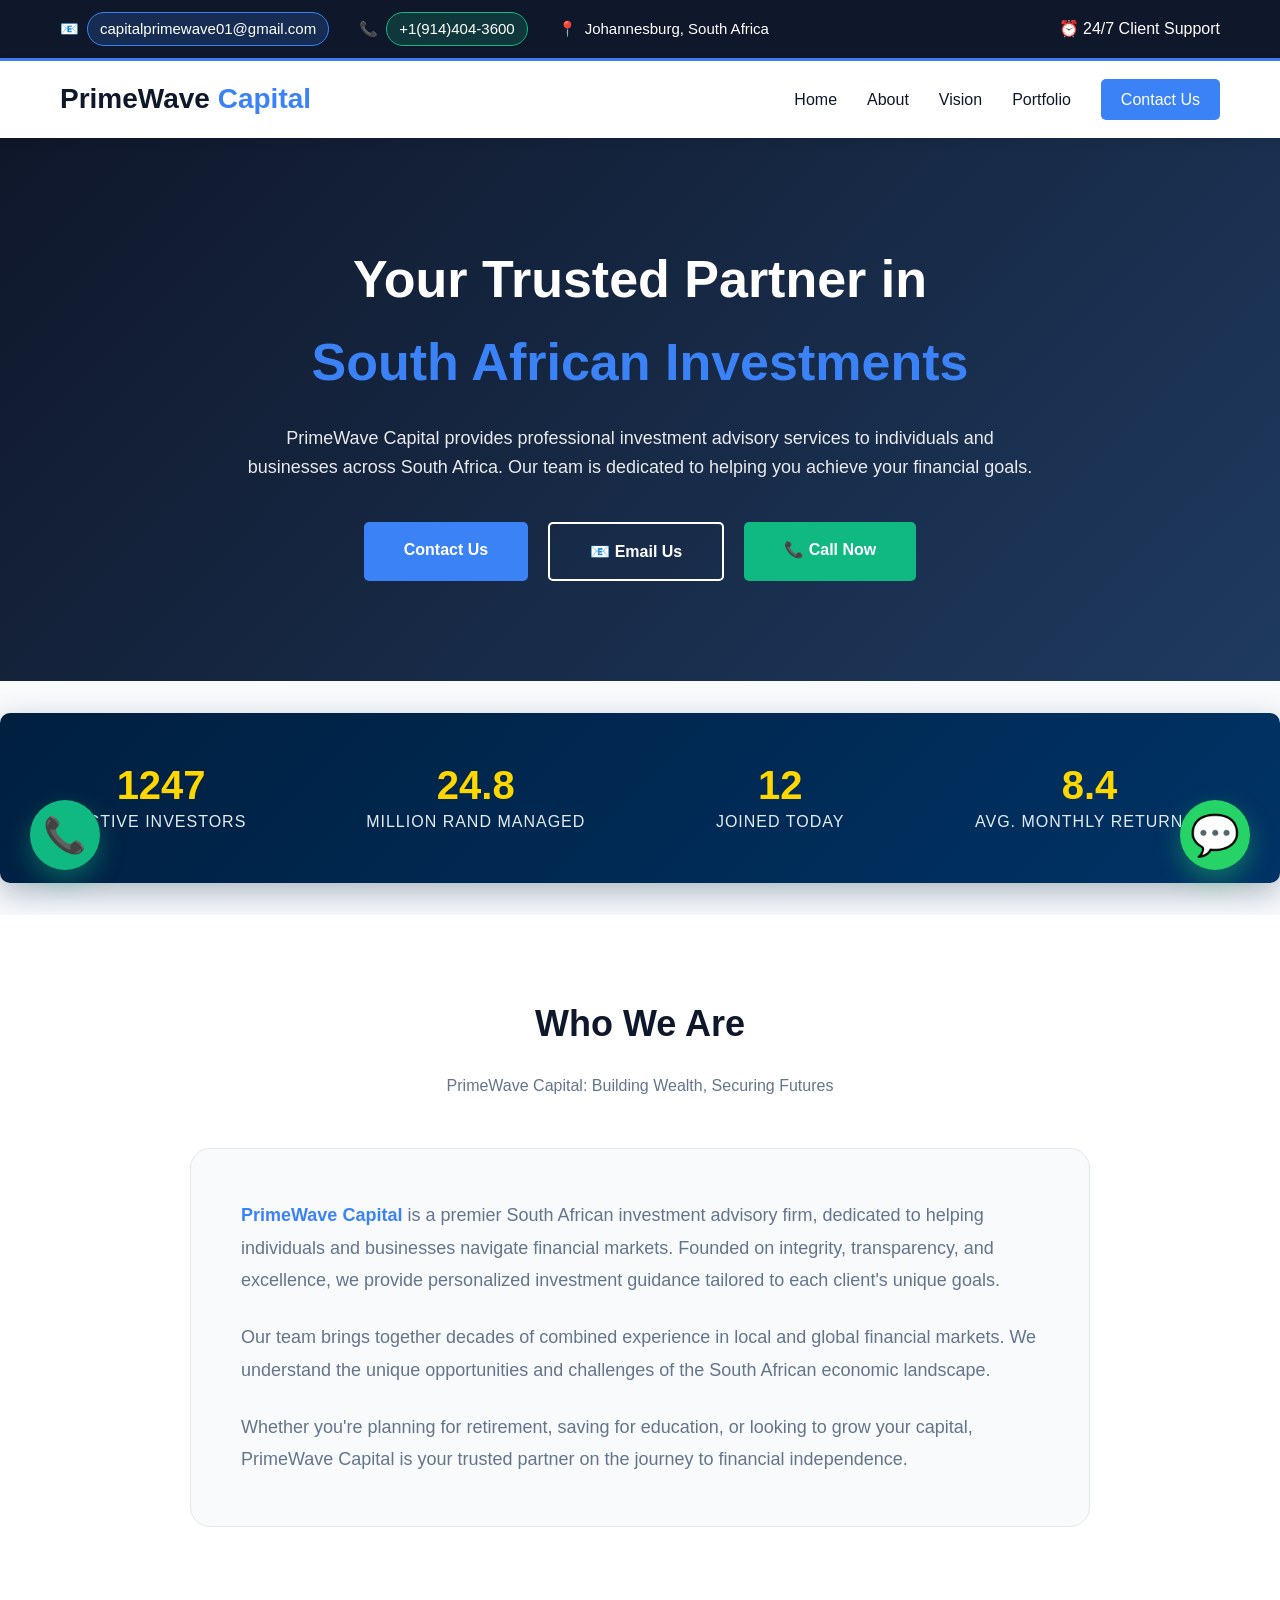
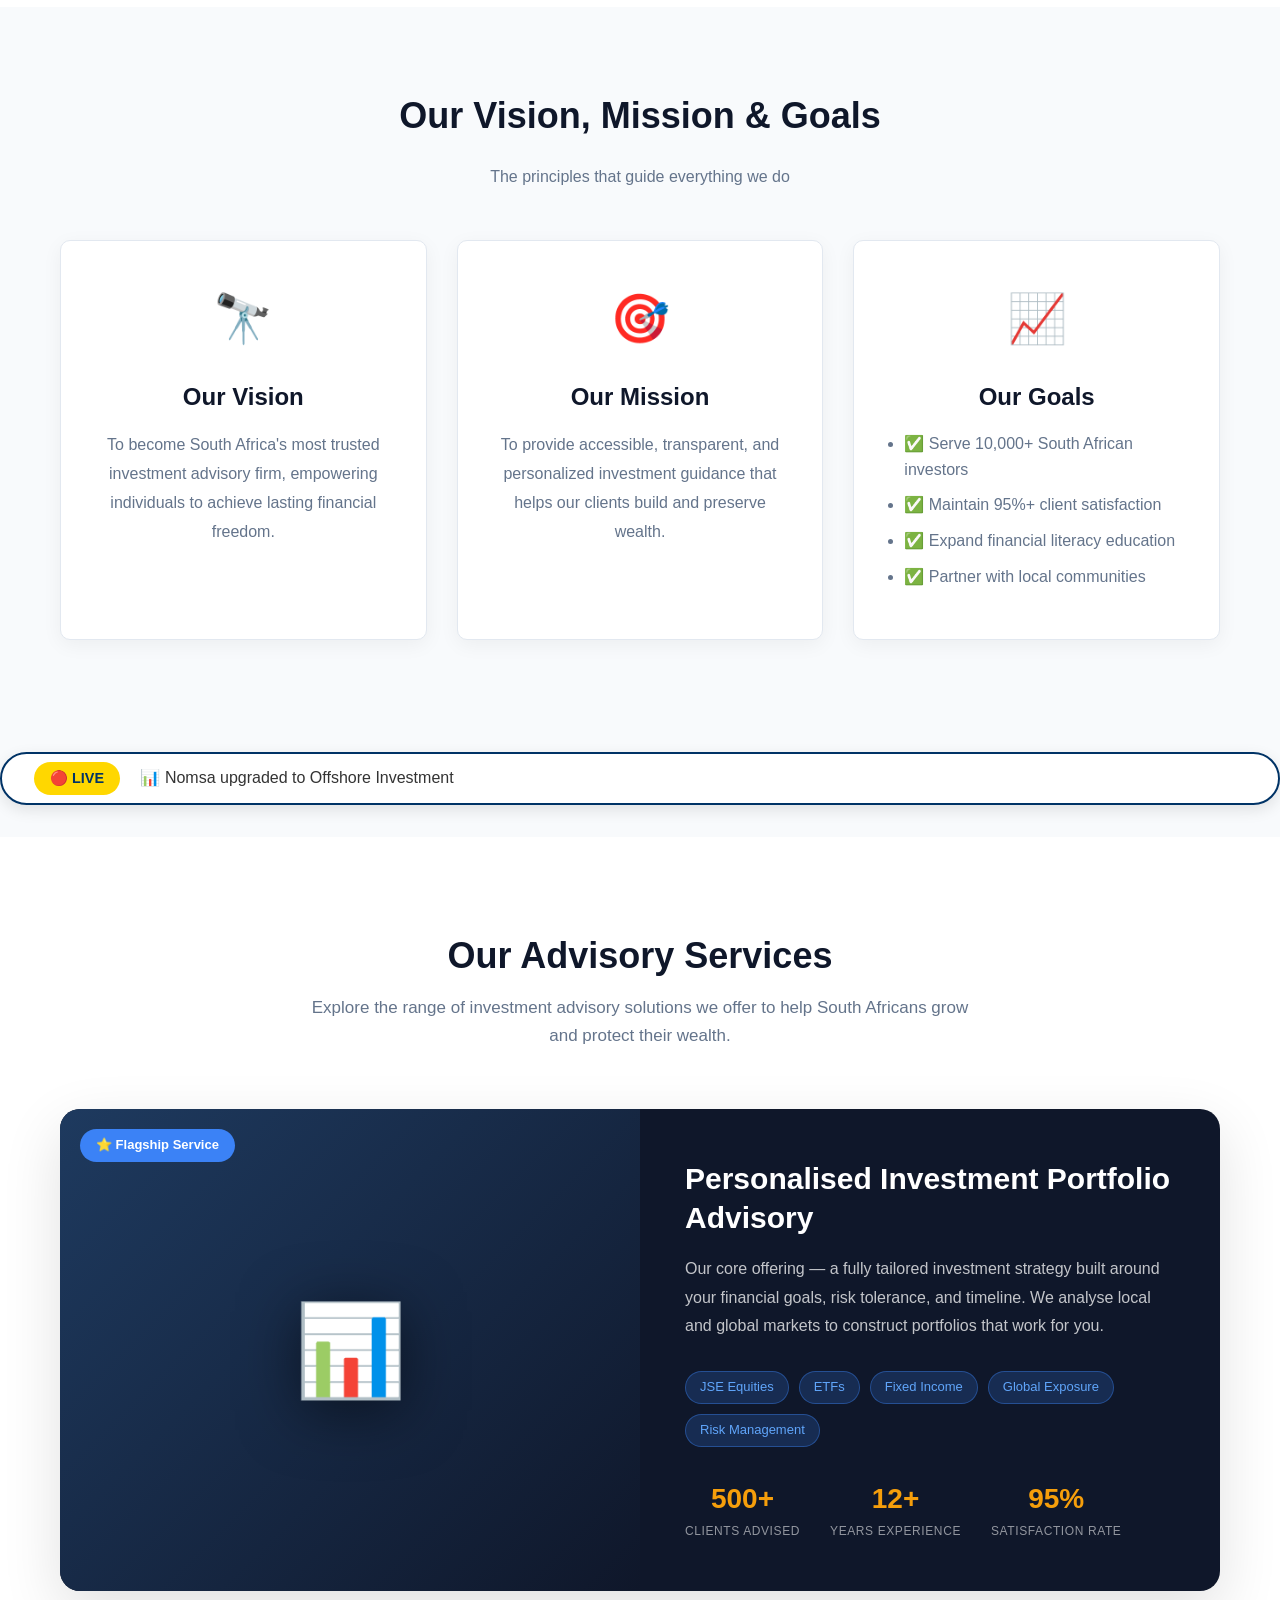
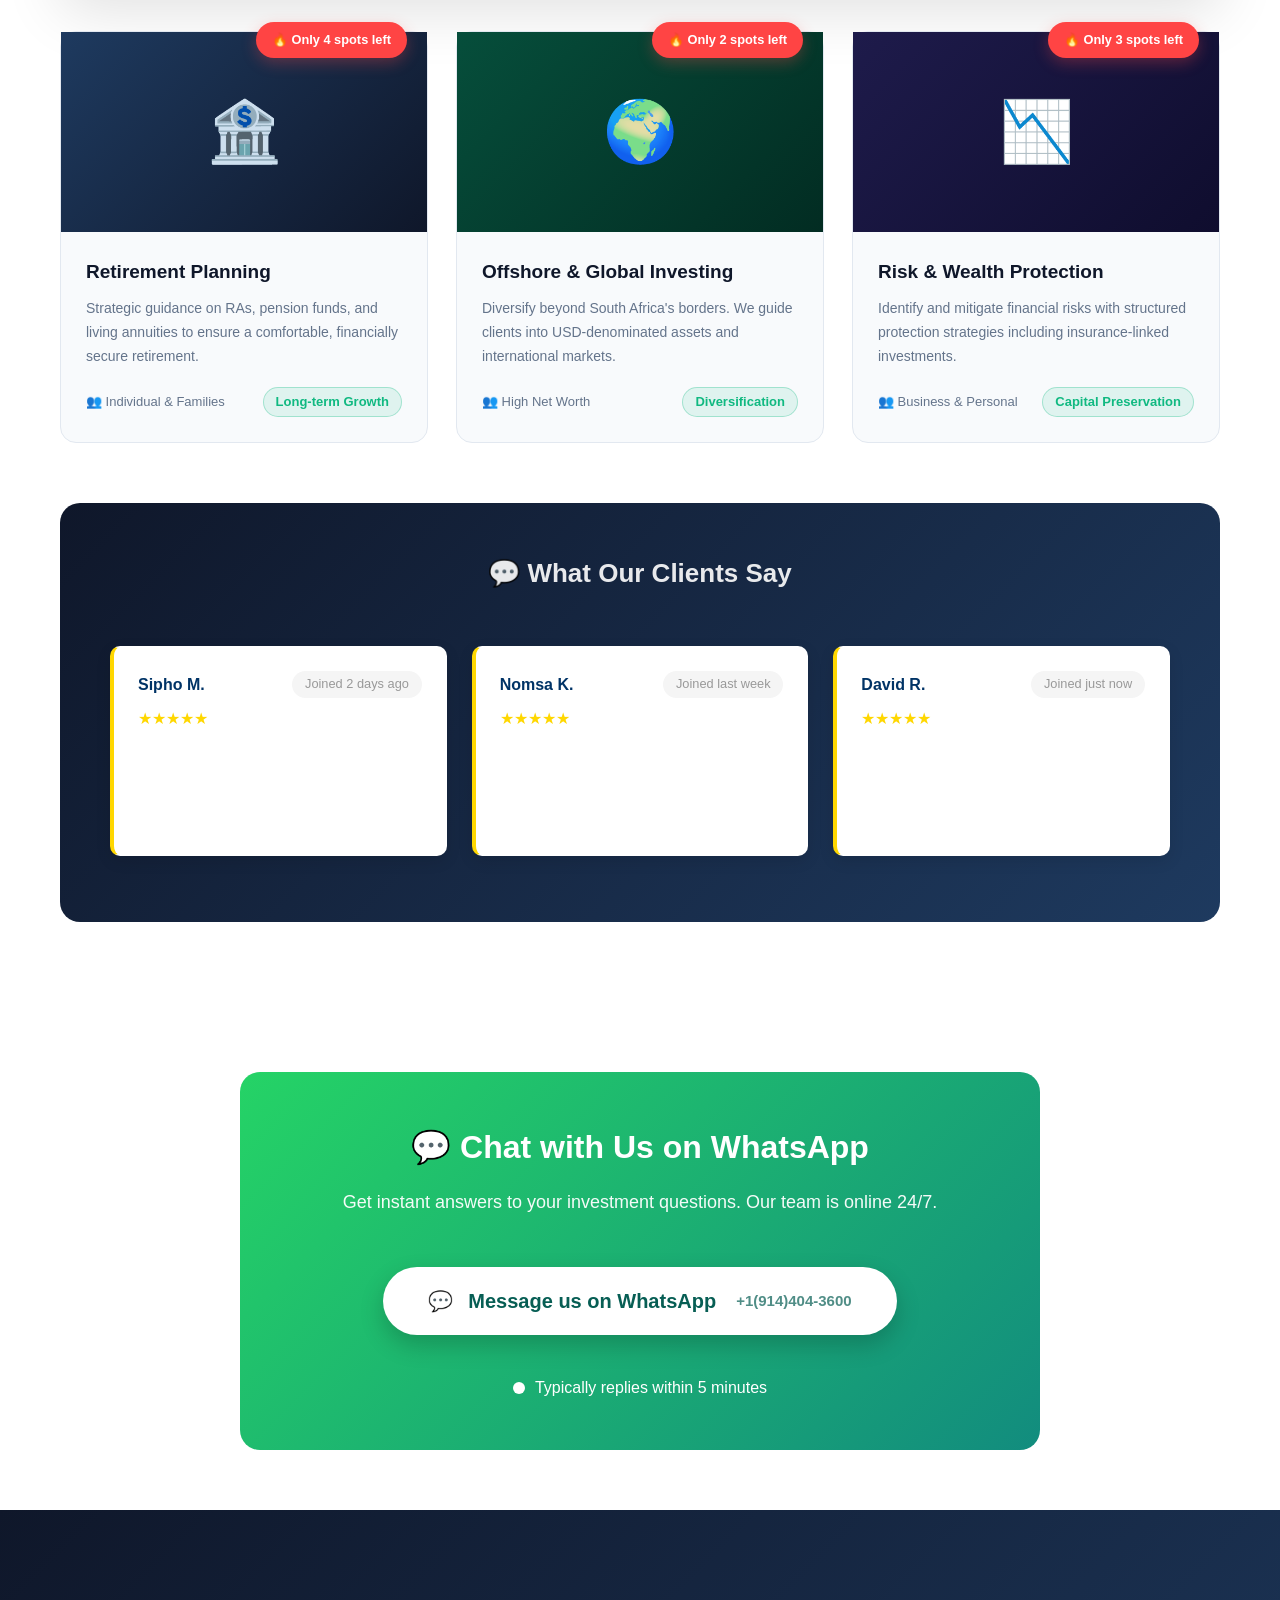
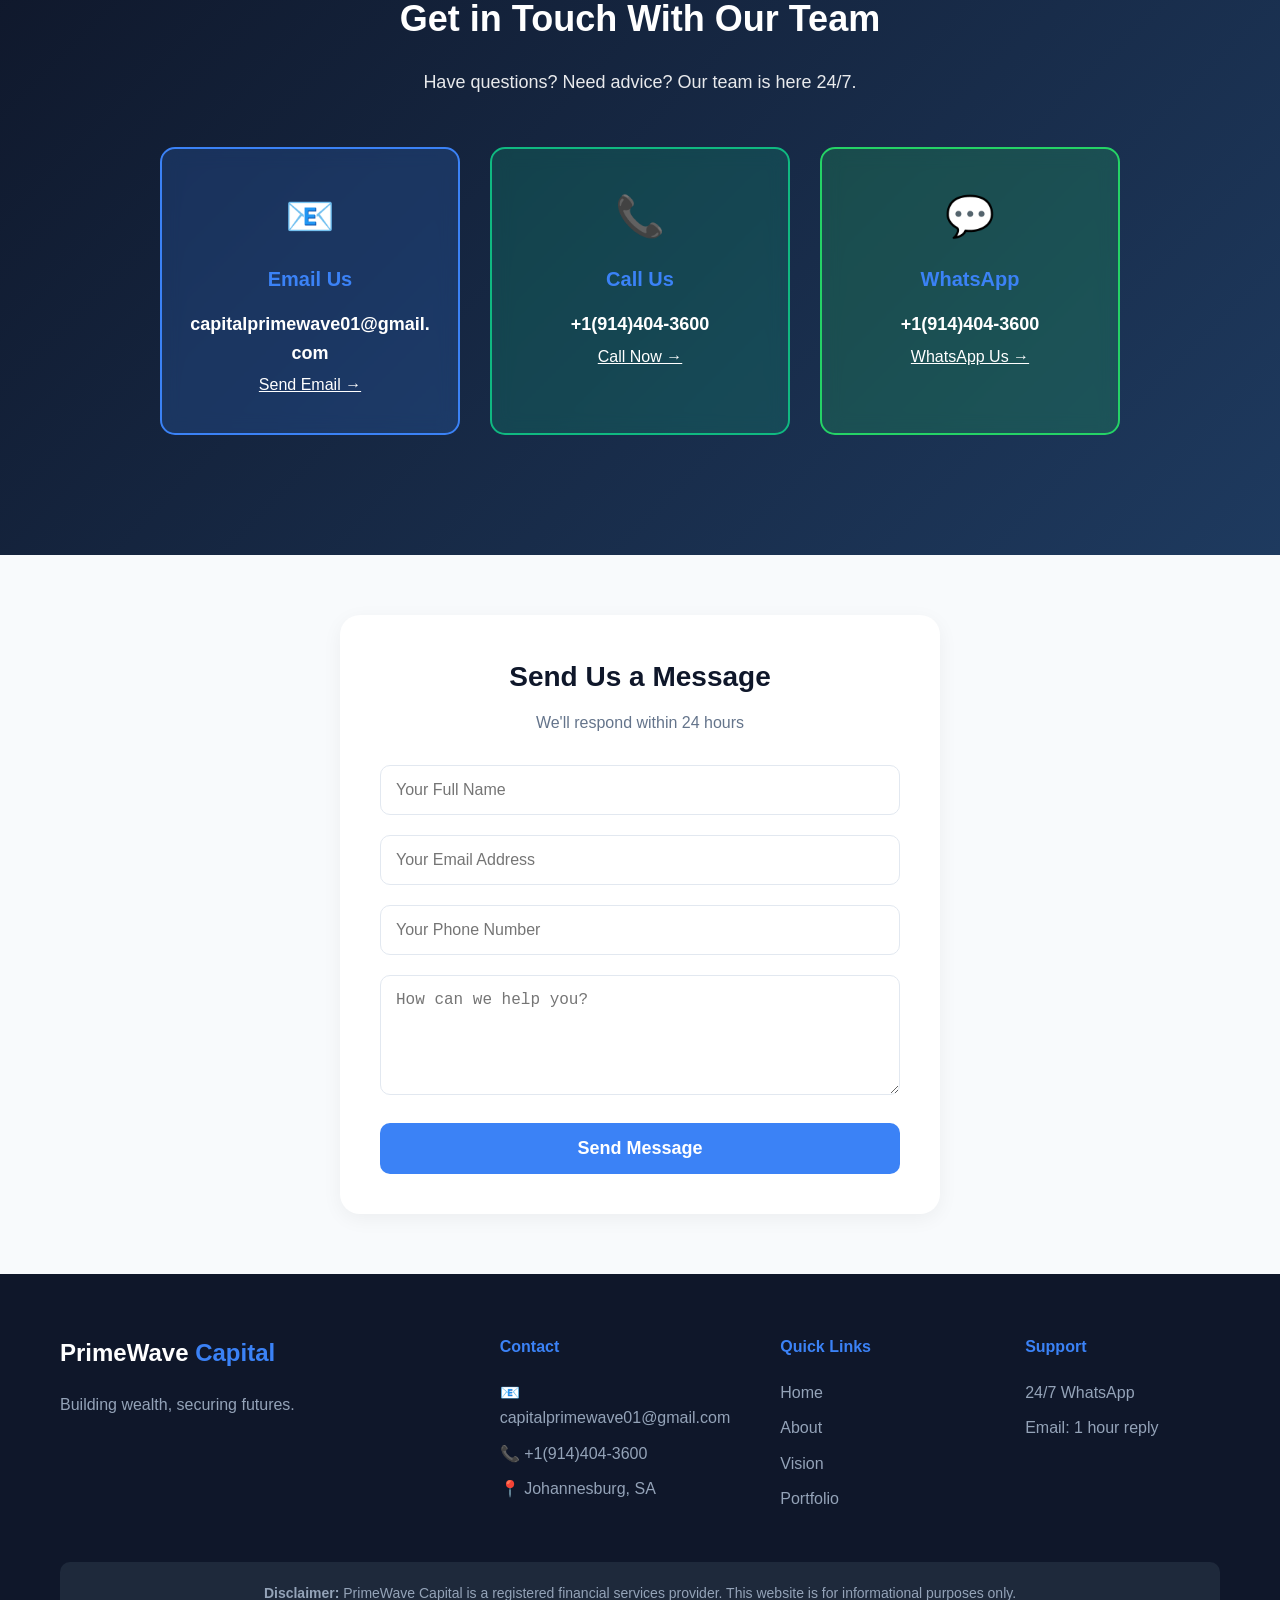
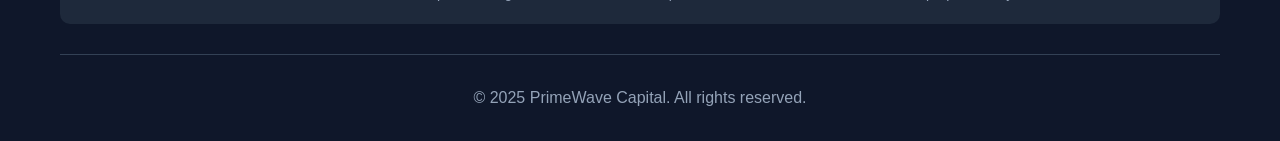
==== commit dace341a: "Update index.html" ====
--- a/index.html
+++ b/index.html
@@ -1,111 +1,1565 @@
 <!DOCTYPE html>
 <html lang="en">
 <head>
-<meta charset="UTF-8">
-<meta name="viewport" content="width=device-width, initial-scale=1.0">
-<title>PrimeWave Capital - Professional Investment Solutions</title>
-<style>
-/* ========== GLOBAL STYLES ========== */
-* { margin: 0; padding: 0; box-sizing: border-box; font-family: 'Inter', sans-serif; }
-body { background: #f8fafc; color: #0f172a; line-height: 1.6; }
-img { max-width: 100%; display: block; border-radius: 10px; }
-a { text-decoration: none; color: white; }
-h1,h2,h3 { margin-bottom: 15px; }
-section { padding: 60px 20px; }
-.container { max-width: 1200px; margin: 0 auto; }
-
-/* ========== HERO ========== */
-.hero {
-    background: linear-gradient(135deg, #667eea 0%, #764ba2 100%);
-    color: white; text-align: center; padding: 100px 20px; position: relative;
-}
-.hero h1 { font-size: 48px; margin-bottom: 20px; }
-.hero p { font-size: 20px; margin-bottom: 30px; }
-.btn-hero {
-    background: #10b981; padding: 15px 30px; border-radius: 8px; font-weight: 600; transition: 0.3s;
-}
-.btn-hero:hover { background: #059669; }
-
-/* ========== BUILDING SECTION ========== */
-.building { display: flex; gap: 40px; flex-wrap: wrap; align-items: center; margin-bottom: 50px; }
-.building-text { flex: 1; }
-.building img { flex: 1; min-width: 300px; border-radius: 15px; box-shadow: 0 10px 25px rgba(0,0,0,0.1); }
-
-/* ========== CERTIFICATES SECTION ========== */
-.certificate { text-align: center; margin-bottom: 50px; }
-.certificate h2 { margin-bottom: 40px; font-size: 28px; }
-.certificates-row {
-    display: flex; gap: 20px; overflow-x: auto; padding-bottom: 10px;
-    scroll-behavior: smooth; -webkit-overflow-scrolling: touch;
-}
-.certificates-row::-webkit-scrollbar { height: 8px; }
-.certificates-row::-webkit-scrollbar-thumb { background: #667eea; border-radius: 4px; }
-.certificates-row img { flex: 0 0 auto; width: 200px; height: auto; box-shadow: 0 5px 15px rgba(0,0,0,0.1); border-radius: 10px; }
-
-/* ========== MESSAGING BUTTON ========== */
-.message-btn {
-    position: fixed; bottom: 30px; right: 30px; background: #3b82f6; color: white;
-    padding: 15px 20px; border-radius: 50px; font-weight: 600; box-shadow: 0 5px 15px rgba(0,0,0,0.2);
-    cursor: pointer; z-index: 1000; transition: 0.3s;
-}
-.message-btn:hover { background: #2563eb; }
-
-/* ========== FOOTER ========== */
-footer { background: #0f172a; color: white; text-align: center; padding: 30px 20px; margin-top: 60px; }
-
-/* ========== RESPONSIVE ========== */
-@media (max-width: 768px) {
-    .building { flex-direction: column-reverse; text-align: center; }
-    .building-text { flex: unset; }
-    .hero h1 { font-size: 36px; }
-    .hero p { font-size: 18px; }
-}
-</style>
+    <meta charset="UTF-8">
+    <meta name="viewport" content="width=device-width, initial-scale=1.0">
+    <title>PrimeWave Capital - South African Investment Advisory</title>
+    <style>
+        * {
+            margin: 0;
+            padding: 0;
+            box-sizing: border-box;
+        }
+        
+        body {
+            font-family: 'Inter', -apple-system, BlinkMacSystemFont, 'Segoe UI', sans-serif;
+            line-height: 1.6;
+            color: #1e293b;
+            background: #f8fafc;
+        }
+        
+        :root {
+            --primary: #0f172a;
+            --secondary: #1e293b;
+            --accent: #3b82f6;
+            --accent-light: #60a5fa;
+            --success: #10b981;
+            --warning: #f59e0b;
+            --dark: #0f172a;
+            --light: #f8fafc;
+            --gray: #64748b;
+            --border: #e2e8f0;
+        }
+        
+        .container {
+            max-width: 1200px;
+            margin: 0 auto;
+            padding: 0 20px;
+        }
+        
+        /* Top Contact Bar */
+        .top-bar {
+            background: var(--primary);
+            color: white;
+            padding: 12px 0;
+            border-bottom: 3px solid var(--accent);
+        }
+        
+        .top-bar .container {
+            display: flex;
+            justify-content: space-between;
+            align-items: center;
+            flex-wrap: wrap;
+            gap: 15px;
+        }
+        
+        .contact-info {
+            display: flex;
+            gap: 30px;
+            flex-wrap: wrap;
+        }
+        
+        .contact-info span {
+            display: flex;
+            align-items: center;
+            gap: 8px;
+            font-size: 15px;
+        }
+        
+        .contact-info i {
+            color: var(--accent);
+            font-style: normal;
+            font-weight: bold;
+        }
+        
+        .highlight {
+            background: rgba(59, 130, 246, 0.2);
+            padding: 4px 12px;
+            border-radius: 20px;
+            border: 1px solid var(--accent);
+            font-weight: 500;
+        }
+        
+        .phone-highlight {
+            background: rgba(16, 185, 129, 0.2);
+            padding: 4px 12px;
+            border-radius: 20px;
+            border: 1px solid var(--success);
+            font-weight: 500;
+        }
+        
+        /* Navigation */
+        nav {
+            background: white;
+            padding: 1rem 0;
+            box-shadow: 0 2px 10px rgba(0,0,0,0.1);
+            position: sticky;
+            top: 0;
+            z-index: 1000;
+        }
+        
+        .nav-container {
+            display: flex;
+            justify-content: space-between;
+            align-items: center;
+        }
+        
+        .logo {
+            color: var(--primary);
+            font-size: 28px;
+            font-weight: 700;
+        }
+        
+        .logo span {
+            color: var(--accent);
+        }
+        
+        .nav-links {
+            display: flex;
+            gap: 30px;
+            align-items: center;
+        }
+        
+        .nav-links a {
+            color: var(--dark);
+            text-decoration: none;
+            font-weight: 500;
+            transition: color 0.3s;
+        }
+        
+        .nav-links a:hover {
+            color: var(--accent);
+        }
+        
+        .contact-btn {
+            background: var(--accent);
+            color: white !important;
+            padding: 8px 20px;
+            border-radius: 5px;
+        }
+        
+        .contact-btn:hover {
+            background: var(--accent-light);
+        }
+        
+        /* Hero Section */
+        .hero {
+            background: linear-gradient(135deg, var(--primary), #1e3a5f);
+            color: white;
+            padding: 100px 0;
+            text-align: center;
+        }
+        
+        .hero h1 {
+            font-size: 52px;
+            margin-bottom: 20px;
+        }
+        
+        .hero h1 span {
+            color: var(--accent);
+        }
+        
+        .hero p {
+            font-size: 18px;
+            max-width: 800px;
+            margin: 0 auto 40px;
+            opacity: 0.9;
+        }
+        
+        .hero-buttons {
+            display: flex;
+            gap: 20px;
+            justify-content: center;
+            flex-wrap: wrap;
+        }
+        
+        .btn {
+            padding: 15px 40px;
+            border-radius: 5px;
+            text-decoration: none;
+            font-weight: 600;
+            transition: all 0.3s;
+        }
+        
+        .btn-primary {
+            background: var(--accent);
+            color: white;
+        }
+        
+        .btn-outline {
+            background: transparent;
+            color: white;
+            border: 2px solid white;
+        }
+        
+        .btn-success {
+            background: var(--success);
+            color: white;
+        }
+        
+        .btn:hover {
+            transform: translateY(-3px);
+            box-shadow: 0 10px 20px rgba(0,0,0,0.2);
+        }
+        
+        /* Company Definition */
+        .company-section {
+            padding: 80px 0;
+            background: white;
+        }
+        
+        .section-title {
+            text-align: center;
+            font-size: 36px;
+            margin-bottom: 20px;
+            color: var(--dark);
+        }
+        
+        .section-subtitle {
+            text-align: center;
+            color: var(--gray);
+            max-width: 700px;
+            margin: 0 auto 50px;
+        }
+        
+        .definition-box {
+            background: var(--light);
+            padding: 50px;
+            border-radius: 20px;
+            border: 1px solid var(--border);
+            max-width: 900px;
+            margin: 0 auto;
+        }
+        
+        .definition-box p {
+            font-size: 18px;
+            line-height: 1.8;
+            color: var(--gray);
+            margin-bottom: 25px;
+        }
+        
+        .definition-box p:last-child {
+            margin-bottom: 0;
+        }
+        
+        .text-highlight {
+            color: var(--accent);
+            font-weight: 600;
+        }
+        
+        /* Vision Mission Goals */
+        .vm-section {
+            padding: 80px 0;
+            background: var(--light);
+        }
+        
+        .vm-grid {
+            display: grid;
+            grid-template-columns: repeat(3, 1fr);
+            gap: 30px;
+            margin-top: 40px;
+        }
+        
+        .vm-card {
+            background: white;
+            padding: 40px 30px;
+            border-radius: 10px;
+            box-shadow: 0 5px 20px rgba(0,0,0,0.05);
+            text-align: center;
+            border: 1px solid var(--border);
+            transition: transform 0.3s;
+        }
+        
+        .vm-card:hover {
+            transform: translateY(-10px);
+        }
+        
+        .vm-icon {
+            font-size: 48px;
+            margin-bottom: 20px;
+        }
+        
+        .vm-card h3 {
+            font-size: 24px;
+            margin-bottom: 15px;
+            color: var(--dark);
+        }
+        
+        .vm-card p {
+            color: var(--gray);
+            line-height: 1.8;
+        }
+        
+        .goals-list {
+            text-align: left;
+            padding-left: 20px;
+            color: var(--gray);
+        }
+        
+        .goals-list li {
+            margin-bottom: 10px;
+        }
+
+        /* ── PORTFOLIO / SHOWCASE SECTION ── */
+        .portfolio-section {
+            padding: 90px 0;
+            background: white;
+        }
+
+        .portfolio-section .section-title {
+            margin-bottom: 10px;
+        }
+
+        .portfolio-intro {
+            text-align: center;
+            color: var(--gray);
+            max-width: 680px;
+            margin: 0 auto 60px;
+            font-size: 17px;
+        }
+
+        /* Featured hero card */
+        .portfolio-featured {
+            display: grid;
+            grid-template-columns: 1fr 1fr;
+            gap: 0;
+            border-radius: 20px;
+            overflow: hidden;
+            box-shadow: 0 20px 60px rgba(0,0,0,0.12);
+            margin-bottom: 40px;
+            background: var(--primary);
+        }
+
+        .portfolio-featured-img {
+            position: relative;
+            min-height: 380px;
+            background: linear-gradient(135deg, #1e3a5f, #0f172a);
+            display: flex;
+            align-items: center;
+            justify-content: center;
+            overflow: hidden;
+        }
+
+        .portfolio-featured-img::before {
+            content: '';
+            position: absolute;
+            inset: 0;
+            background: url('https://images.unsplash.com/photo-1611974789855-9c2a0a7236a3?w=700&q=80') center/cover no-repeat;
+            opacity: 0.35;
+        }
+
+        .portfolio-featured-img .big-icon {
+            font-size: 90px;
+            position: relative;
+            z-index: 1;
+            filter: drop-shadow(0 10px 30px rgba(0,0,0,0.5));
+        }
+
+        .portfolio-featured-badge {
+            position: absolute;
+            top: 20px;
+            left: 20px;
+            background: var(--accent);
+            color: white;
+            padding: 6px 16px;
+            border-radius: 30px;
+            font-size: 13px;
+            font-weight: 600;
+            z-index: 2;
+        }
+
+        .portfolio-featured-content {
+            padding: 50px 45px;
+            color: white;
+            display: flex;
+            flex-direction: column;
+            justify-content: center;
+        }
+
+        .portfolio-featured-content h3 {
+            font-size: 30px;
+            font-weight: 700;
+            margin-bottom: 18px;
+            line-height: 1.3;
+        }
+
+        .portfolio-featured-content p {
+            color: rgba(255,255,255,0.75);
+            font-size: 16px;
+            line-height: 1.8;
+            margin-bottom: 30px;
+        }
+
+        .portfolio-tags {
+            display: flex;
+            flex-wrap: wrap;
+            gap: 10px;
+            margin-bottom: 30px;
+        }
+
+        .tag {
+            background: rgba(59,130,246,0.2);
+            border: 1px solid rgba(59,130,246,0.4);
+            color: var(--accent-light);
+            padding: 5px 14px;
+            border-radius: 20px;
+            font-size: 13px;
+            font-weight: 500;
+        }
+
+        .portfolio-stats {
+            display: flex;
+            gap: 30px;
+        }
+
+        .pstat {
+            text-align: center;
+        }
+
+        .pstat .num {
+            font-size: 28px;
+            font-weight: 700;
+            color: var(--gold, #f59e0b);
+        }
+
+        .pstat .label {
+            font-size: 12px;
+            color: rgba(255,255,255,0.55);
+            text-transform: uppercase;
+            letter-spacing: 0.05em;
+        }
+
+        /* Cards grid */
+        .portfolio-grid {
+            display: grid;
+            grid-template-columns: repeat(3, 1fr);
+            gap: 28px;
+        }
+
+        .portfolio-card {
+            background: var(--light);
+            border-radius: 16px;
+            overflow: hidden;
+            border: 1px solid var(--border);
+            transition: transform 0.3s, box-shadow 0.3s;
+        }
+
+        .portfolio-card:hover {
+            transform: translateY(-8px);
+            box-shadow: 0 20px 45px rgba(0,0,0,0.1);
+        }
+
+        .portfolio-card-img {
+            height: 200px;
+            display: flex;
+            align-items: center;
+            justify-content: center;
+            font-size: 60px;
+            position: relative;
+            overflow: hidden;
+        }
+
+        .portfolio-card-img::before {
+            content: '';
+            position: absolute;
+            inset: 0;
+            opacity: 0.25;
+            background-size: cover;
+            background-position: center;
+        }
+
+        .card-img-1 { background: linear-gradient(135deg, #1e3a5f, #0f172a); }
+        .card-img-1::before { background-image: url('https://images.unsplash.com/photo-1590283603385-17ffb3a7f29f?w=500&q=70'); }
+
+        .card-img-2 { background: linear-gradient(135deg, #064e3b, #022c22); }
+        .card-img-2::before { background-image: url('https://images.unsplash.com/photo-1579532537598-459ecdaf39cc?w=500&q=70'); }
+
+        .card-img-3 { background: linear-gradient(135deg, #1e1b4b, #0f0d2e); }
+        .card-img-3::before { background-image: url('https://images.unsplash.com/photo-1551288049-bebda4e38f71?w=500&q=70'); }
+
+        .portfolio-card-img span {
+            position: relative;
+            z-index: 1;
+        }
+
+        .portfolio-card-body {
+            padding: 25px;
+        }
+
+        .portfolio-card-body h4 {
+            font-size: 19px;
+            font-weight: 700;
+            color: var(--dark);
+            margin-bottom: 10px;
+        }
+
+        .portfolio-card-body p {
+            color: var(--gray);
+            font-size: 14px;
+            line-height: 1.7;
+            margin-bottom: 18px;
+        }
+
+        .card-meta {
+            display: flex;
+            justify-content: space-between;
+            align-items: center;
+            font-size: 13px;
+        }
+
+        .card-meta .clients {
+            color: var(--gray);
+        }
+
+        .card-meta .result {
+            background: rgba(16,185,129,0.1);
+            color: var(--success);
+            border: 1px solid rgba(16,185,129,0.3);
+            padding: 4px 12px;
+            border-radius: 20px;
+            font-weight: 600;
+        }
+
+        /* Testimonials strip */
+        .testimonials-strip {
+            margin-top: 60px;
+            padding: 50px;
+            background: linear-gradient(135deg, var(--primary), #1e3a5f);
+            border-radius: 20px;
+            color: white;
+        }
+
+        .testimonials-strip h3 {
+            text-align: center;
+            font-size: 26px;
+            margin-bottom: 35px;
+            opacity: 0.9;
+        }
+
+        .testimonials-grid {
+            display: grid;
+            grid-template-columns: repeat(3, 1fr);
+            gap: 25px;
+        }
+
+        .testimonial-item {
+            background: rgba(255,255,255,0.07);
+            border: 1px solid rgba(255,255,255,0.12);
+            border-radius: 14px;
+            padding: 28px 24px;
+        }
+
+        .testimonial-item p {
+            font-size: 14px;
+            line-height: 1.75;
+            color: rgba(255,255,255,0.8);
+            margin-bottom: 18px;
+            font-style: italic;
+        }
+
+        .testimonial-author {
+            display: flex;
+            align-items: center;
+            gap: 12px;
+        }
+
+        .author-avatar {
+            width: 42px;
+            height: 42px;
+            border-radius: 50%;
+            display: flex;
+            align-items: center;
+            justify-content: center;
+            font-size: 20px;
+            background: rgba(59,130,246,0.3);
+            border: 2px solid rgba(59,130,246,0.5);
+            flex-shrink: 0;
+        }
+
+        .author-info strong {
+            display: block;
+            font-size: 14px;
+            color: white;
+        }
+
+        .author-info span {
+            font-size: 12px;
+            color: rgba(255,255,255,0.5);
+        }
+
+        .stars {
+            color: #f59e0b;
+            font-size: 13px;
+            margin-bottom: 10px;
+        }
+
+        /* Core Values */
+        .values {
+            padding: 80px 0;
+            background: white;
+        }
+        
+        .values-grid {
+            display: grid;
+            grid-template-columns: repeat(auto-fit, minmax(250px, 1fr));
+            gap: 25px;
+            margin-top: 40px;
+        }
+        
+        .value-item {
+            padding: 30px;
+            background: var(--light);
+            border-radius: 10px;
+            border-left: 4px solid var(--accent);
+            transition: transform 0.3s;
+        }
+        
+        .value-item:hover {
+            transform: translateX(10px);
+        }
+        
+        .value-item h4 {
+            font-size: 20px;
+            margin-bottom: 10px;
+            color: var(--dark);
+        }
+        
+        .value-item p {
+            color: var(--gray);
+        }
+        
+        /* Contact Section */
+        .contact-section {
+            padding: 80px 0;
+            background: linear-gradient(135deg, var(--primary), #1e3a5f);
+            color: white;
+        }
+        
+        .contact-container {
+            max-width: 1000px;
+            margin: 0 auto;
+        }
+        
+        .contact-container h2 {
+            text-align: center;
+            font-size: 36px;
+            margin-bottom: 20px;
+        }
+        
+        .contact-container > p {
+            text-align: center;
+            font-size: 18px;
+            margin-bottom: 50px;
+            opacity: 0.9;
+        }
+        
+        .contact-grid {
+            display: grid;
+            grid-template-columns: repeat(3, 1fr);
+            gap: 30px;
+            margin-bottom: 40px;
+        }
+        
+        .contact-card {
+            background: rgba(255,255,255,0.1);
+            padding: 35px 25px;
+            border-radius: 15px;
+            text-align: center;
+            backdrop-filter: blur(10px);
+            border: 1px solid rgba(255,255,255,0.2);
+            transition: transform 0.3s;
+        }
+        
+        .contact-card:hover {
+            transform: translateY(-5px);
+        }
+        
+        .contact-card .icon {
+            font-size: 40px;
+            margin-bottom: 15px;
+        }
+        
+        .contact-card h4 {
+            font-size: 20px;
+            margin-bottom: 15px;
+            color: var(--accent);
+        }
+        
+        .contact-card .detail {
+            font-size: 18px;
+            font-weight: 600;
+            margin-bottom: 5px;
+            word-break: break-all;
+        }
+        
+        .contact-card .note {
+            font-size: 14px;
+            opacity: 0.7;
+        }
+        
+        .email-card {
+            background: rgba(59, 130, 246, 0.2);
+            border: 2px solid var(--accent);
+        }
+        
+        .phone-card {
+            background: rgba(16, 185, 129, 0.2);
+            border: 2px solid var(--success);
+        }
+        
+        .whatsapp-card {
+            background: rgba(37, 211, 102, 0.2);
+            border: 2px solid #25D366;
+        }
+
+        /* WhatsApp Section */
+        .whatsapp-section {
+            padding: 60px 0;
+            background: white;
+        }
+        
+        .whatsapp-container {
+            background: linear-gradient(135deg, #25D366, #128C7E);
+            color: white;
+            padding: 50px;
+            border-radius: 20px;
+            text-align: center;
+            max-width: 800px;
+            margin: 0 auto;
+        }
+        
+        .whatsapp-container h3 {
+            font-size: 32px;
+            margin-bottom: 15px;
+        }
+        
+        .whatsapp-container p {
+            font-size: 18px;
+            margin-bottom: 30px;
+            opacity: 0.95;
+        }
+        
+        .whatsapp-button {
+            display: inline-flex;
+            align-items: center;
+            gap: 15px;
+            background: white;
+            color: #075E54;
+            padding: 18px 45px;
+            border-radius: 60px;
+            text-decoration: none;
+            font-weight: 700;
+            font-size: 20px;
+            margin: 20px 0;
+            transition: transform 0.3s, box-shadow 0.3s;
+            box-shadow: 0 10px 25px rgba(0,0,0,0.2);
+        }
+        
+        .whatsapp-button:hover {
+            transform: scale(1.05);
+            box-shadow: 0 15px 35px rgba(0,0,0,0.3);
+        }
+
+        .response-time {
+            display: flex;
+            align-items: center;
+            justify-content: center;
+            gap: 10px;
+            margin-top: 20px;
+        }
+        
+        .response-time .dot {
+            width: 12px;
+            height: 12px;
+            background: white;
+            border-radius: 50%;
+            animation: pulse 2s infinite;
+        }
+        
+        @keyframes pulse {
+            0% { box-shadow: 0 0 0 0 rgba(255,255,255,0.7); }
+            70% { box-shadow: 0 0 0 10px rgba(255,255,255,0); }
+            100% { box-shadow: 0 0 0 0 rgba(255,255,255,0); }
+        }
+        
+        /* Form Section */
+        .form-section {
+            padding: 60px 0;
+            background: var(--light);
+        }
+        
+        .form-container {
+            max-width: 600px;
+            margin: 0 auto;
+            background: white;
+            padding: 40px;
+            border-radius: 20px;
+            box-shadow: 0 5px 20px rgba(0,0,0,0.05);
+        }
+        
+        .form-container h3 {
+            text-align: center;
+            font-size: 28px;
+            margin-bottom: 10px;
+            color: var(--dark);
+        }
+        
+        .form-container p {
+            text-align: center;
+            color: var(--gray);
+            margin-bottom: 30px;
+        }
+        
+        .form-group {
+            margin-bottom: 20px;
+        }
+        
+        .form-group input,
+        .form-group textarea {
+            width: 100%;
+            padding: 15px;
+            border: 1px solid var(--border);
+            border-radius: 10px;
+            font-size: 16px;
+            transition: border-color 0.3s;
+        }
+        
+        .form-group input:focus,
+        .form-group textarea:focus {
+            outline: none;
+            border-color: var(--accent);
+        }
+        
+        .form-group textarea {
+            height: 120px;
+            resize: vertical;
+        }
+        
+        .submit-btn {
+            width: 100%;
+            padding: 15px;
+            background: var(--accent);
+            color: white;
+            border: none;
+            border-radius: 10px;
+            font-size: 18px;
+            font-weight: 600;
+            cursor: pointer;
+            transition: background 0.3s;
+        }
+        
+        .submit-btn:hover {
+            background: var(--accent-light);
+        }
+        
+        /* Footer */
+        footer {
+            background: var(--dark);
+            color: white;
+            padding: 60px 0 30px;
+        }
+        
+        .footer-grid {
+            display: grid;
+            grid-template-columns: 2fr 1fr 1fr 1fr;
+            gap: 50px;
+            margin-bottom: 40px;
+        }
+        
+        .footer-logo {
+            font-size: 24px;
+            font-weight: 700;
+            margin-bottom: 20px;
+        }
+        
+        .footer-links h4 {
+            color: var(--accent);
+            margin-bottom: 20px;
+        }
+        
+        .footer-links p, .footer-links a {
+            color: #94a3b8;
+            text-decoration: none;
+            display: block;
+            margin-bottom: 10px;
+        }
+        
+        .footer-links a:hover {
+            color: var(--accent);
+        }
+        
+        .disclaimer {
+            background: #1e293b;
+            color: #94a3b8;
+            padding: 20px;
+            text-align: center;
+            font-size: 14px;
+            border-radius: 10px;
+            margin-bottom: 30px;
+        }
+        
+        .footer-bottom {
+            text-align: center;
+            padding-top: 30px;
+            border-top: 1px solid #334155;
+            color: #94a3b8;
+        }
+        
+        /* Floating Buttons */
+        .floating-whatsapp {
+            position: fixed;
+            bottom: 30px;
+            right: 30px;
+            background: #25D366;
+            color: white;
+            width: 70px;
+            height: 70px;
+            border-radius: 50%;
+            display: flex;
+            align-items: center;
+            justify-content: center;
+            font-size: 40px;
+            box-shadow: 0 10px 25px rgba(37,211,102,0.4);
+            cursor: pointer;
+            transition: all 0.3s;
+            z-index: 1000;
+            text-decoration: none;
+        }
+        
+        .floating-whatsapp:hover {
+            transform: scale(1.1) rotate(5deg);
+        }
+
+        .whatsapp-tooltip {
+            position: absolute;
+            right: 80px;
+            background: white;
+            color: #075E54;
+            padding: 8px 15px;
+            border-radius: 20px;
+            font-size: 14px;
+            font-weight: 600;
+            white-space: nowrap;
+            opacity: 0;
+            transition: opacity 0.3s;
+            pointer-events: none;
+        }
+        
+        .floating-whatsapp:hover .whatsapp-tooltip { opacity: 1; }
+        
+        .floating-call {
+            position: fixed;
+            bottom: 30px;
+            left: 30px;
+            background: var(--success);
+            color: white;
+            width: 70px;
+            height: 70px;
+            border-radius: 50%;
+            display: flex;
+            align-items: center;
+            justify-content: center;
+            font-size: 35px;
+            box-shadow: 0 10px 25px rgba(16,185,129,0.4);
+            cursor: pointer;
+            transition: all 0.3s;
+            z-index: 1000;
+            text-decoration: none;
+        }
+        
+        .floating-call:hover { transform: scale(1.1); }
+
+        .call-tooltip {
+            position: absolute;
+            left: 80px;
+            background: white;
+            color: var(--success);
+            padding: 8px 15px;
+            border-radius: 20px;
+            font-size: 14px;
+            font-weight: 600;
+            white-space: nowrap;
+            opacity: 0;
+            transition: opacity 0.3s;
+            pointer-events: none;
+        }
+        
+        .floating-call:hover .call-tooltip { opacity: 1; }
+        
+        @media (max-width: 768px) {
+            .vm-grid, .contact-grid, .footer-grid,
+            .portfolio-grid, .testimonials-grid { grid-template-columns: 1fr; }
+            .portfolio-featured { grid-template-columns: 1fr; }
+            .portfolio-featured-img { min-height: 220px; }
+            .hero h1 { font-size: 36px; }
+            .testimonials-strip { padding: 30px 20px; }
+        }
+
+        /* ===== FOMO Elements for PrimeWave Capital ===== */
+
+        /* Stats Bar */
+        .fomo-stats-bar {
+            display: flex;
+            justify-content: space-around;
+            flex-wrap: wrap;
+            background: linear-gradient(135deg, #001f3f 0%, #003366 100%);
+            color: white;
+            padding: 2rem 1rem;
+            margin: 2rem 0;
+            border-radius: 10px;
+            box-shadow: 0 10px 30px rgba(0, 31, 63, 0.3);
+        }
+
+        .stat-item {
+            text-align: center;
+            min-width: 150px;
+            margin: 1rem;
+        }
+
+        .stat-number {
+            font-size: 2.5rem;
+            font-weight: 800;
+            display: block;
+            line-height: 1.2;
+            color: #ffd700;
+        }
+
+        .stat-label {
+            font-size: 1rem;
+            text-transform: uppercase;
+            letter-spacing: 1px;
+            opacity: 0.9;
+        }
+
+        /* Activity Ticker */
+        .activity-ticker-container {
+            background: white;
+            border: 2px solid #003366;
+            border-radius: 50px;
+            padding: 0.5rem 2rem;
+            margin: 2rem 0;
+            box-shadow: 0 5px 15px rgba(0,0,0,0.1);
+            position: relative;
+            overflow: hidden;
+        }
+
+        .ticker-label {
+            background: #ffd700;
+            color: #003366;
+            padding: 0.3rem 1rem;
+            border-radius: 50px;
+            font-weight: 700;
+            font-size: 0.9rem;
+            display: inline-block;
+            margin-right: 1rem;
+        }
+
+        .ticker-content {
+            display: inline-block;
+            color: #333;
+            font-weight: 500;
+        }
+
+        .ticker-item {
+            display: inline-block;
+            margin-right: 2rem;
+        }
+
+        .ticker-item i {
+            color: #ffd700;
+            margin-right: 0.5rem;
+        }
+
+        /* Limited Availability Badges */
+        .service-card {
+            position: relative;
+            overflow: visible;
+        }
+
+        .availability-badge {
+            position: absolute;
+            top: -10px;
+            right: 20px;
+            background: #ff4444;
+            color: white;
+            padding: 0.5rem 1rem;
+            border-radius: 50px;
+            font-size: 0.8rem;
+            font-weight: 700;
+            box-shadow: 0 5px 15px rgba(255, 68, 68, 0.3);
+            z-index: 10;
+            animation: pulse 2s infinite;
+        }
+
+        @keyframes pulse {
+            0% { transform: scale(1); }
+            50% { transform: scale(1.05); }
+            100% { transform: scale(1); }
+        }
+
+        /* Timestamped Testimonials */
+        .testimonial-item {
+            background: white;
+            padding: 1.5rem;
+            border-radius: 10px;
+            box-shadow: 0 5px 15px rgba(0,0,0,0.1);
+            margin: 1rem 0;
+            position: relative;
+            border-left: 4px solid #ffd700;
+        }
+
+        .testimonial-header {
+            display: flex;
+            justify-content: space-between;
+            align-items: center;
+            margin-bottom: 0.5rem;
+        }
+
+        .testimonial-name {
+            font-weight: 700;
+            color: #003366;
+        }
+
+        .testimonial-time {
+            font-size: 0.8rem;
+            color: #999;
+            background: #f5f5f5;
+            padding: 0.2rem 0.8rem;
+            border-radius: 50px;
+        }
+
+        .testimonial-stars {
+            color: #ffd700;
+            margin-bottom: 0.5rem;
+        }
+
+        .testimonial-text {
+            color: #666;
+            line-height: 1.6;
+            margin: 0;
+        }
+
+        /* Live Social Proof Pop-ups */
+        .live-popup-container {
+            position: fixed;
+            bottom: 20px;
+            right: 20px;
+            z-index: 1000;
+        }
+
+        .popup-message {
+            background: white;
+            border-left: 4px solid #ffd700;
+            border-radius: 10px;
+            padding: 1rem;
+            margin-bottom: 0.5rem;
+            box-shadow: 0 10px 30px rgba(0,0,0,0.2);
+            max-width: 300px;
+            animation: slideIn 0.5s ease-out;
+            position: relative;
+        }
+
+        @keyframes slideIn {
+            from {
+                transform: translateX(100%);
+                opacity: 0;
+            }
+            to {
+                transform: translateX(0);
+                opacity: 1;
+            }
+        }
+
+        .popup-message i {
+            color: #ffd700;
+            margin-right: 0.5rem;
+        }
+
+        .popup-close {
+            position: absolute;
+            top: 5px;
+            right: 10px;
+            cursor: pointer;
+            color: #999;
+            font-size: 1.2rem;
+        }
+
+        .popup-close:hover {
+            color: #333;
+        }
+
+        /* Count-up Animation */
+        @keyframes countUp {
+            from {
+                opacity: 0;
+                transform: translateY(20px);
+            }
+            to {
+                opacity: 1;
+                transform: translateY(0);
+            }
+        }
+    </style>
+    <link rel="stylesheet" href="fomo.css">
 </head>
 <body>
-
-<!-- HERO -->
-<section class="hero">
-    <div class="container">
-        <h1>PrimeWave Capital</h1>
-        <p>Professional Investment Solutions Across Africa and Beyond</p>
-        <a href="#contact" class="btn-hero">Get Started</a>
+    <!-- Live Pop-up Container -->
+    <div class="live-popup-container"></div>
+
+    <!-- Top Contact Bar -->
+    <div class="top-bar">
+        <div class="container">
+            <div class="contact-info">
+                <span><i>📧</i> <span class="highlight">capitalprimewave01@gmail.com</span></span>
+                <span><i>📞</i> <span class="phone-highlight">+1(914)404-3600</span></span>
+                <span><i>📍</i> Johannesburg, South Africa</span>
+            </div>
+            <div>⏰ 24/7 Client Support</div>
+        </div>
     </div>
-</section>
-
-<!-- BUILDING SECTION -->
-<section class="building container">
-    <img src="https://via.placeholder.com/600x400?text=PrimeWave+Capital+Durban+Office" alt="PrimeWave Capital Office in Durban">
-    <div class="building-text">
-        <h2>Our Headquarters</h2>
-        <p>
-            PrimeWave Capital operates from a modern office building in Durban, South Africa. 
-            Equipped with state-of-the-art infrastructure and a dedicated team, we ensure your investments are managed with professionalism, transparency, and security.
-            Our commitment to excellence reflects in everything we do, from client support to strategic investment planning.
-        </p>
+
+    <!-- Navigation -->
+    <nav>
+        <div class="container nav-container">
+            <div class="logo">PrimeWave<span> Capital</span></div>
+            <div class="nav-links">
+                <a href="#home">Home</a>
+                <a href="#about">About</a>
+                <a href="#vision">Vision</a>
+                <a href="#portfolio">Portfolio</a>
+                <a href="#contact" class="contact-btn">Contact Us</a>
+            </div>
+        </div>
+    </nav>
+
+    <!-- Hero Section -->
+    <section class="hero" id="home">
+        <div class="container">
+            <h1>Your Trusted Partner in<br><span>South African Investments</span></h1>
+            <p>PrimeWave Capital provides professional investment advisory services to individuals and businesses across South Africa. Our team is dedicated to helping you achieve your financial goals.</p>
+            <div class="hero-buttons">
+                <a href="#contact" class="btn btn-primary">Contact Us</a>
+                <a href="mailto:capitalprimewave01@gmail.com" class="btn btn-outline">📧 Email Us</a>
+                <a href="tel:+19144043600" class="btn btn-success">📞 Call Now</a>
+            </div>
+        </div>
+    </section>
+
+    <!-- FOMO Stats Bar -->
+    <div class="fomo-stats-bar">
+        <div class="stat-item">
+            <span class="stat-number" data-target="1247">0</span>
+            <span class="stat-label">Active Investors</span>
+        </div>
+        <div class="stat-item">
+            <span class="stat-number" data-target="24.8">0</span>
+            <span class="stat-label">Million Rand Managed</span>
+        </div>
+        <div class="stat-item">
+            <span class="stat-number" data-target="12">0</span>
+            <span class="stat-label">Joined Today</span>
+        </div>
+        <div class="stat-item">
+            <span class="stat-number" data-target="8.4">0</span>
+            <span class="stat-label">Avg. Monthly Return %</span>
+        </div>
     </div>
-</section>
-
-<!-- CERTIFICATES SECTION -->
-<section class="certificate container">
-    <h2>Our International Certifications & Awards</h2>
-    <div class="certificates-row">
-        <img src="https://via.placeholder.com/200x150?text=Certificate+USA" alt="Certificate from USA">
-        <img src="https://via.placeholder.com/200x150?text=Certificate+UK" alt="Certificate from UK">
-        <img src="https://via.placeholder.com/200x150?text=Certificate+South+Africa" alt="Certificate from South Africa">
-        <img src="https://via.placeholder.com/200x150?text=Certificate+Australia" alt="Certificate from Australia">
+
+    <!-- Company Definition -->
+    <section class="company-section" id="about">
+        <div class="container">
+            <h2 class="section-title">Who We Are</h2>
+            <p class="section-subtitle">PrimeWave Capital: Building Wealth, Securing Futures</p>
+            <div class="definition-box">
+                <p><span class="text-highlight">PrimeWave Capital</span> is a premier South African investment advisory firm, dedicated to helping individuals and businesses navigate financial markets. Founded on integrity, transparency, and excellence, we provide personalized investment guidance tailored to each client's unique goals.</p>
+                <p>Our team brings together decades of combined experience in local and global financial markets. We understand the unique opportunities and challenges of the South African economic landscape.</p>
+                <p>Whether you're planning for retirement, saving for education, or looking to grow your capital, PrimeWave Capital is your trusted partner on the journey to financial independence.</p>
+            </div>
+        </div>
+    </section>
+
+    <!-- Vision, Mission, Goals -->
+    <section class="vm-section" id="vision">
+        <div class="container">
+            <h2 class="section-title">Our Vision, Mission & Goals</h2>
+            <p class="section-subtitle">The principles that guide everything we do</p>
+            <div class="vm-grid">
+                <div class="vm-card">
+                    <div class="vm-icon">🔭</div>
+                    <h3>Our Vision</h3>
+                    <p>To become South Africa's most trusted investment advisory firm, empowering individuals to achieve lasting financial freedom.</p>
+                </div>
+                <div class="vm-card">
+                    <div class="vm-icon">🎯</div>
+                    <h3>Our Mission</h3>
+                    <p>To provide accessible, transparent, and personalized investment guidance that helps our clients build and preserve wealth.</p>
+                </div>
+                <div class="vm-card">
+                    <div class="vm-icon">📈</div>
+                    <h3>Our Goals</h3>
+                    <ul class="goals-list">
+                        <li>✅ Serve 10,000+ South African investors</li>
+                        <li>✅ Maintain 95%+ client satisfaction</li>
+                        <li>✅ Expand financial literacy education</li>
+                        <li>✅ Partner with local communities</li>
+                    </ul>
+                </div>
+            </div>
+        </div>
+    </section>
+
+    <!-- Activity Ticker -->
+    <div class="activity-ticker-container">
+        <span class="ticker-label">🔴 LIVE</span>
+        <span class="ticker-content">Loading activity...</span>
     </div>
-</section>
-
-<!-- MESSAGING BUTTON -->
-<div class="message-btn" onclick="window.location.href='mailto:contact@primewavecapital.com'">
-    💬 Message Us
-</div>
-
-<!-- FOOTER -->
-<footer>
-    &copy; 2026 PrimeWave Capital. All Rights Reserved.
-</footer>
-
+
+    <!-- ══════════════════════════════════════
+         PORTFOLIO / INVESTMENT ADVISORY SHOWCASE
+    ══════════════════════════════════════ -->
+    <section class="portfolio-section" id="portfolio">
+        <div class="container">
+            <h2 class="section-title">Our Advisory Services</h2>
+            <p class="portfolio-intro">Explore the range of investment advisory solutions we offer to help South Africans grow and protect their wealth.</p>
+
+            <!-- Featured Service -->
+            <div class="portfolio-featured">
+                <div class="portfolio-featured-img">
+                    <span class="portfolio-featured-badge">⭐ Flagship Service</span>
+                    <span class="big-icon">📊</span>
+                </div>
+                <div class="portfolio-featured-content">
+                    <h3>Personalised Investment Portfolio Advisory</h3>
+                    <p>Our core offering — a fully tailored investment strategy built around your financial goals, risk tolerance, and timeline. We analyse local and global markets to construct portfolios that work for you.</p>
+                    <div class="portfolio-tags">
+                        <span class="tag">JSE Equities</span>
+                        <span class="tag">ETFs</span>
+                        <span class="tag">Fixed Income</span>
+                        <span class="tag">Global Exposure</span>
+                        <span class="tag">Risk Management</span>
+                    </div>
+                    <div class="portfolio-stats">
+                        <div class="pstat">
+                            <div class="num">500+</div>
+                            <div class="label">Clients Advised</div>
+                        </div>
+                        <div class="pstat">
+                            <div class="num">12+</div>
+                            <div class="label">Years Experience</div>
+                        </div>
+                        <div class="pstat">
+                            <div class="num">95%</div>
+                            <div class="label">Satisfaction Rate</div>
+                        </div>
+                    </div>
+                </div>
+            </div>
+
+            <!-- 3 Service Cards -->
+            <div class="portfolio-grid">
+                <div class="portfolio-card service-card">
+                    <div class="availability-badge">🔥 Only 3 spots left</div>
+                    <div class="portfolio-card-img card-img-1">
+                        <span>🏦</span>
+                    </div>
+                    <div class="portfolio-card-body">
+                        <h4>Retirement Planning</h4>
+                        <p>Strategic guidance on RAs, pension funds, and living annuities to ensure a comfortable, financially secure retirement.</p>
+                        <div class="card-meta">
+                            <span class="clients">👥 Individual & Families</span>
+                            <span class="result">Long-term Growth</span>
+                        </div>
+                    </div>
+                </div>
+
+                <div class="portfolio-card service-card">
+                    <div class="availability-badge">🔥 Only 5 spots left</div>
+                    <div class="portfolio-card-img card-img-2">
+                        <span>🌍</span>
+                    </div>
+                    <div class="portfolio-card-body">
+                        <h4>Offshore & Global Investing</h4>
+                        <p>Diversify beyond South Africa's borders. We guide clients into USD-denominated assets and international markets.</p>
+                        <div class="card-meta">
+                            <span class="clients">👥 High Net Worth</span>
+                            <span class="result">Diversification</span>
+                        </div>
+                    </div>
+                </div>
+
+                <div class="portfolio-card service-card">
+                    <div class="availability-badge">🔥 Only 2 spots left</div>
+                    <div class="portfolio-card-img card-img-3">
+                        <span>📉</span>
+                    </div>
+                    <div class="portfolio-card-body">
+                        <h4>Risk & Wealth Protection</h4>
+                        <p>Identify and mitigate financial risks with structured protection strategies including insurance-linked investments.</p>
+                        <div class="card-meta">
+                            <span class="clients">👥 Business & Personal</span>
+                            <span class="result">Capital Preservation</span>
+                        </div>
+                    </div>
+                </div>
+            </div>
+
+            <!-- Testimonials Strip -->
+            <div class="testimonials-strip">
+                <h3>💬 What Our Clients Say</h3>
+                <div class="testimonials-grid">
+                    <div class="testimonial-item">
+                        <div class="testimonial-header">
+                            <span class="testimonial-name">Sipho M.</span>
+                            <span class="testimonial-time">Joined 2 days ago</span>
+                        </div>
+                        <div class="testimonial-stars">★★★★★</div>
+                        <p class="testimonial-text">"PrimeWave Capital helped me understand where to put my money. Their advice was clear, honest, and results-oriented."</p>
+                    </div>
+                    <div class="testimonial-item">
+                        <div class="testimonial-header">
+                            <span class="testimonial-name">Nomsa K.</span>
+                            <span class="testimonial-time">Joined last week</span>
+                        </div>
+                        <div class="testimonial-stars">★★★★★</div>
+                        <p class="testimonial-text">"I finally feel confident about my retirement plan. The team at PrimeWave walked me through every step of the process."</p>
+                    </div>
+                    <div class="testimonial-item">
+                        <div class="testimonial-header">
+                            <span class="testimonial-name">David R.</span>
+                            <span class="testimonial-time">Joined 3 days ago</span>
+                        </div>
+                        <div class="testimonial-stars">★★★★★</div>
+                        <p class="testimonial-text">"Their offshore investment guidance opened up a whole new world for my portfolio. Truly professional and trustworthy."</p>
+                    </div>
+                </div>
+            </div>
+
+        </div>
+    </section>
+
+    <!-- WhatsApp Section -->
+    <section class="whatsapp-section">
+        <div class="container">
+            <div class="whatsapp-container">
+                <h3>💬 Chat with Us on WhatsApp</h3>
+                <p>Get instant answers to your investment questions. Our team is online 24/7.</p>
+                <a href="https://wa.me/19144043600?text=Hello%20PrimeWave%20Capital%2C%20I'm%20interested%20in%20learning%20more%20about%20your%20investment%20services." 
+                   target="_blank" class="whatsapp-button">
+                    <span>💬</span>
+                    <span>Message us on WhatsApp</span>
+                    <span style="font-size:15px;opacity:0.7;margin-left:5px;">+1(914)404-3600</span>
+                </a>
+                <div class="response-time">
+                    <span class="dot"></span>
+                    <span>Typically replies within 5 minutes</span>
+                </div>
+            </div>
+        </div>
+    </section>
+
+    <!-- Contact Section -->
+    <section class="contact-section" id="contact">
+        <div class="container contact-container">
+            <h2>Get in Touch With Our Team</h2>
+            <p>Have questions? Need advice? Our team is here 24/7.</p>
+            <div class="contact-grid">
+                <div class="contact-card email-card">
+                    <div class="icon">📧</div>
+                    <h4>Email Us</h4>
+                    <div class="detail">capitalprimewave01@gmail.com</div>
+                    <a href="mailto:capitalprimewave01@gmail.com" style="color:white;">Send Email →</a>
+                </div>
+                <div class="contact-card phone-card">
+                    <div class="icon">📞</div>
+                    <h4>Call Us</h4>
+                    <div class="detail">+1(914)404-3600</div>
+                    <a href="tel:+19144043600" style="color:white;">Call Now →</a>
+                </div>
+                <div class="contact-card whatsapp-card">
+                    <div class="icon">💬</div>
+                    <h4>WhatsApp</h4>
+                    <div class="detail">+1(914)404-3600</div>
+                    <a href="https://wa.me/19144043600" target="_blank" style="color:white;">WhatsApp Us →</a>
+                </div>
+            </div>
+        </div>
+    </section>
+
+    <!-- Contact Form -->
+    <section class="form-section">
+        <div class="container">
+            <div class="form-container">
+                <h3>Send Us a Message</h3>
+                <p>We'll respond within 24 hours</p>
+                <form name="contact" method="POST" data-netlify="true">
+                    <input type="hidden" name="form-name" value="contact">
+                    <div class="form-group">
+                        <input type="text" name="name" placeholder="Your Full Name" required>
+                    </div>
+                    <div class="form-group">
+                        <input type="email" name="email" placeholder="Your Email Address" required>
+                    </div>
+                    <div class="form-group">
+                        <input type="tel" name="phone" placeholder="Your Phone Number">
+                    </div>
+                    <div class="form-group">
+                        <textarea name="message" placeholder="How can we help you?" required></textarea>
+                    </div>
+                    <button type="submit" class="submit-btn">Send Message</button>
+                </form>
+            </div>
+        </div>
+    </section>
+
+    <!-- Footer -->
+    <footer>
+        <div class="container">
+            <div class="footer-grid">
+                <div>
+                    <div class="footer-logo">PrimeWave<span style="color:var(--accent);"> Capital</span></div>
+                    <p style="color:#94a3b8;">Building wealth, securing futures.</p>
+                </div>
+                <div class="footer-links">
+                    <h4>Contact</h4>
+                    <p>📧 capitalprimewave01@gmail.com</p>
+                    <p>📞 +1(914)404-3600</p>
+                    <p>📍 Johannesburg, SA</p>
+                </div>
+                <div class="footer-links">
+                    <h4>Quick Links</h4>
+                    <a href="#home">Home</a>
+                    <a href="#about">About</a>
+                    <a href="#vision">Vision</a>
+                    <a href="#portfolio">Portfolio</a>
+                </div>
+                <div class="footer-links">
+                    <h4>Support</h4>
+                    <p>24/7 WhatsApp</p>
+                    <p>Email: 1 hour reply</p>
+                </div>
+            </div>
+            <div class="disclaimer">
+                <strong>Disclaimer:</strong> PrimeWave Capital is a registered financial services provider. This website is for informational purposes only.
+            </div>
+            <div class="footer-bottom">
+                <p>&copy; 2025 PrimeWave Capital. All rights reserved.</p>
+            </div>
+        </div>
+    </footer>
+
+    <!-- Floating WhatsApp -->
+    <a href="https://wa.me/19144043600?text=Hello%20PrimeWave%20Capital%2C%20I'm%20interested%20in%20your%20services." 
+       target="_blank" class="floating-whatsapp">
+        <span class="whatsapp-tooltip">Chat with us</span>
+        💬
+    </a>
+
+    <!-- Floating Call -->
+    <a href="tel:+19144043600" class="floating-call">
+        <span class="call-tooltip">Call us now</span>
+        📞
+    </a>
+
+    <script src="fomo.js"></script>
 </body>
-</html>
+    </html>
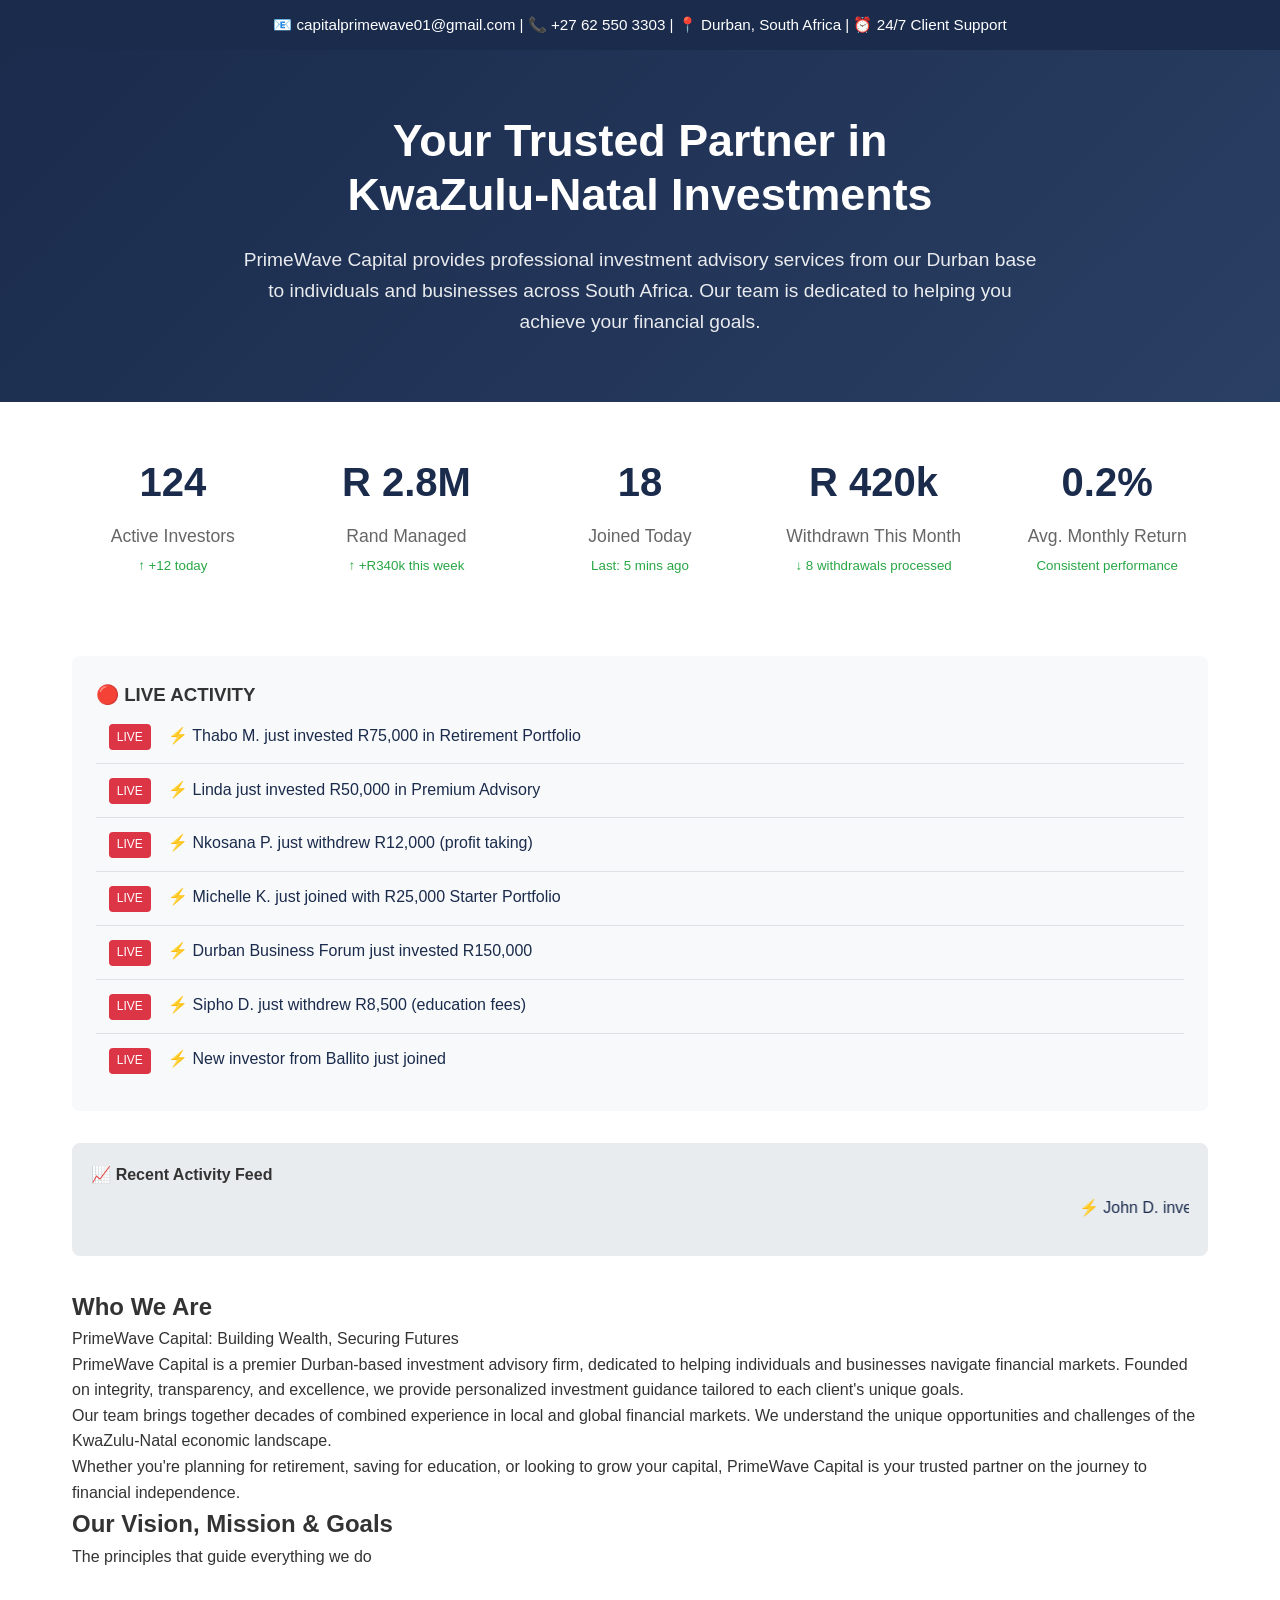
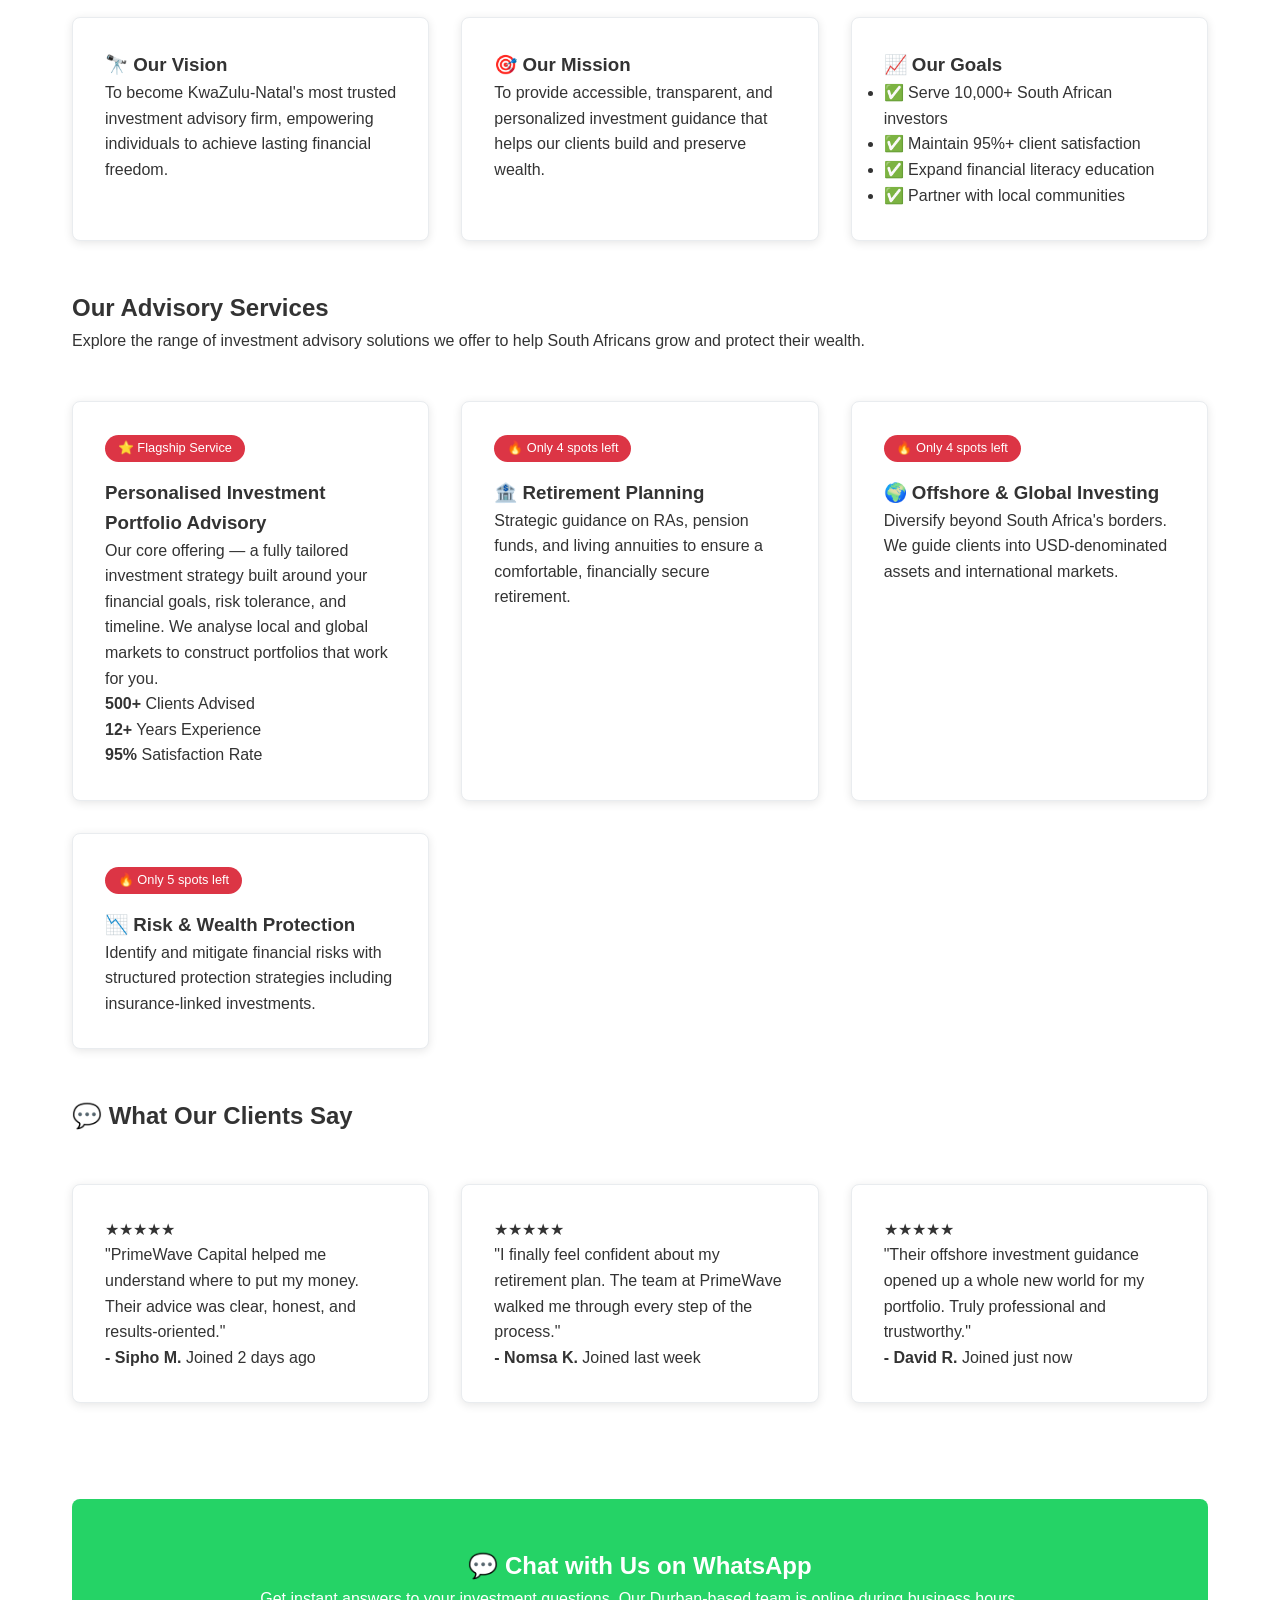
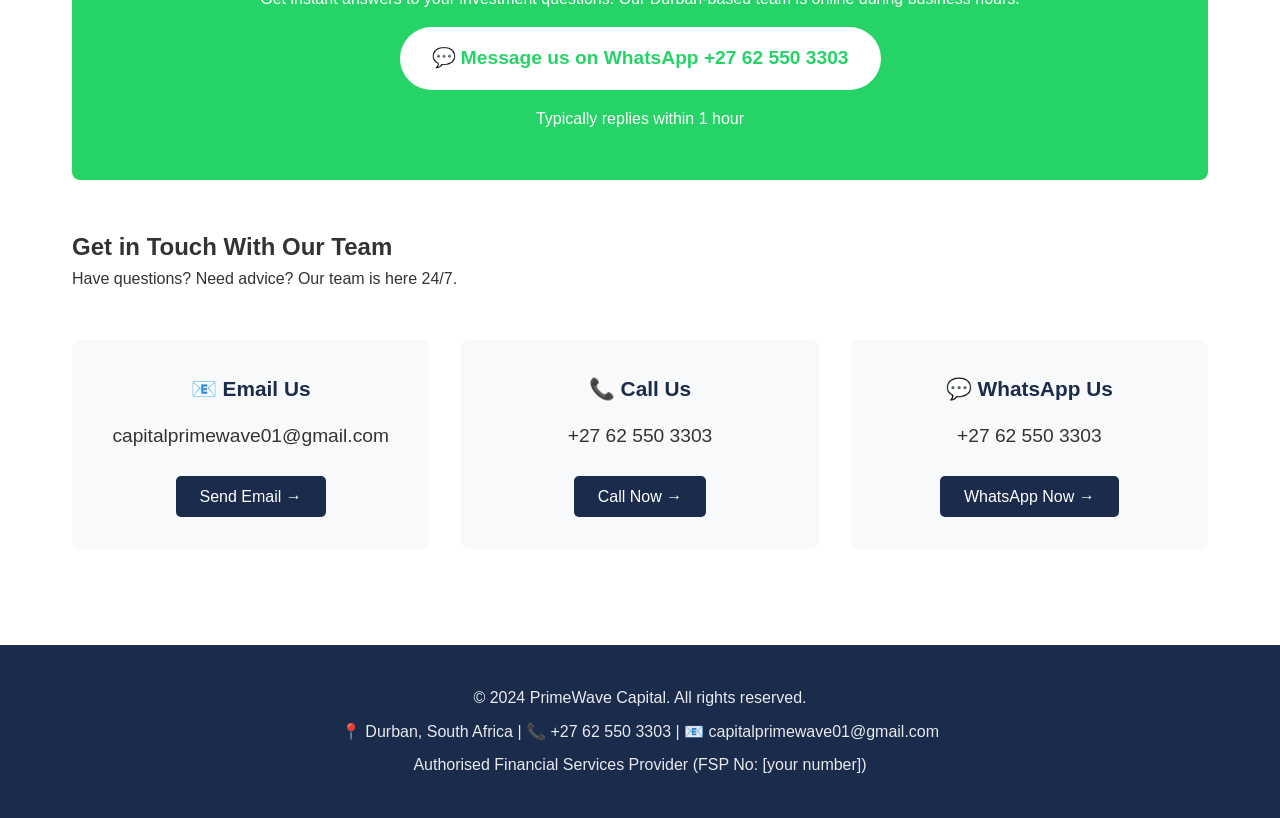
==== commit 643cb03a: "Update index.html" ====
--- a/index.html
+++ b/index.html
@@ -3,8 +3,9 @@
 <head>
     <meta charset="UTF-8">
     <meta name="viewport" content="width=device-width, initial-scale=1.0">
-    <title>PrimeWave Capital - South African Investment Advisory</title>
+    <title>PrimeWave Capital | Durban-Based Investment Advisory</title>
     <style>
+        /* Add your existing CSS here - keep all your original styling */
         * {
             margin: 0;
             padding: 0;
@@ -12,1554 +13,471 @@
         }
         
         body {
-            font-family: 'Inter', -apple-system, BlinkMacSystemFont, 'Segoe UI', sans-serif;
+            font-family: -apple-system, BlinkMacSystemFont, 'Segoe UI', Roboto, Oxygen, Ubuntu, sans-serif;
             line-height: 1.6;
-            color: #1e293b;
-            background: #f8fafc;
-        }
-        
-        :root {
-            --primary: #0f172a;
-            --secondary: #1e293b;
-            --accent: #3b82f6;
-            --accent-light: #60a5fa;
-            --success: #10b981;
-            --warning: #f59e0b;
-            --dark: #0f172a;
-            --light: #f8fafc;
-            --gray: #64748b;
-            --border: #e2e8f0;
+            color: #333;
+        }
+        
+        .contact-bar {
+            background: #1a2b4c;
+            color: white;
+            padding: 0.8rem;
+            text-align: center;
+            font-size: 0.95rem;
         }
         
         .container {
             max-width: 1200px;
             margin: 0 auto;
-            padding: 0 20px;
-        }
-        
-        /* Top Contact Bar */
-        .top-bar {
-            background: var(--primary);
-            color: white;
-            padding: 12px 0;
-            border-bottom: 3px solid var(--accent);
-        }
-        
-        .top-bar .container {
-            display: flex;
-            justify-content: space-between;
-            align-items: center;
-            flex-wrap: wrap;
-            gap: 15px;
-        }
-        
-        .contact-info {
-            display: flex;
-            gap: 30px;
-            flex-wrap: wrap;
-        }
-        
-        .contact-info span {
-            display: flex;
-            align-items: center;
-            gap: 8px;
-            font-size: 15px;
-        }
-        
-        .contact-info i {
-            color: var(--accent);
-            font-style: normal;
+            padding: 0 2rem;
+        }
+        
+        .hero {
+            background: linear-gradient(135deg, #1a2b4c 0%, #2a3f64 100%);
+            color: white;
+            padding: 4rem 0;
+            text-align: center;
+        }
+        
+        .hero h1 {
+            font-size: 2.8rem;
+            margin-bottom: 1.5rem;
+            line-height: 1.2;
+        }
+        
+        .hero p {
+            font-size: 1.2rem;
+            max-width: 800px;
+            margin: 0 auto;
+            opacity: 0.9;
+        }
+        
+        .stats-grid {
+            display: grid;
+            grid-template-columns: repeat(auto-fit, minmax(200px, 1fr));
+            gap: 2rem;
+            padding: 3rem 0;
+            text-align: center;
+        }
+        
+        .stat-item h3 {
+            font-size: 2.5rem;
+            color: #1a2b4c;
+            margin-bottom: 0.5rem;
+        }
+        
+        .stat-item p {
+            font-size: 1.1rem;
+            color: #666;
+        }
+        
+        .stat-item small {
+            color: #28a745;
+            display: block;
+            margin-top: 0.3rem;
+        }
+        
+        .live-notifications {
+            background: #f8f9fa;
+            padding: 1.5rem;
+            border-radius: 8px;
+            margin: 2rem 0;
+        }
+        
+        .notification {
+            padding: 0.8rem;
+            border-bottom: 1px solid #dee2e6;
+            color: #1a2b4c;
+        }
+        
+        .notification:last-child {
+            border-bottom: none;
+        }
+        
+        .notification .live-badge {
+            background: #dc3545;
+            color: white;
+            padding: 0.2rem 0.5rem;
+            border-radius: 4px;
+            font-size: 0.75rem;
+            margin-right: 0.8rem;
+            display: inline-block;
+        }
+        
+        .recent-activity {
+            background: #e9ecef;
+            padding: 1.2rem;
+            border-radius: 8px;
+            margin: 2rem 0;
+        }
+        
+        .recent-activity marquee {
+            color: #1a2b4c;
+            font-weight: 500;
+            padding: 0.5rem 0;
+        }
+        
+        .services-grid {
+            display: grid;
+            grid-template-columns: repeat(auto-fit, minmax(300px, 1fr));
+            gap: 2rem;
+            padding: 3rem 0;
+        }
+        
+        .service-card {
+            background: white;
+            padding: 2rem;
+            border-radius: 8px;
+            box-shadow: 0 2px 10px rgba(0,0,0,0.1);
+            border: 1px solid #e9ecef;
+        }
+        
+        .badge {
+            background: #dc3545;
+            color: white;
+            padding: 0.2rem 0.8rem;
+            border-radius: 20px;
+            font-size: 0.8rem;
+            display: inline-block;
+            margin-bottom: 1rem;
+        }
+        
+        .whatsapp-section {
+            background: #25D366;
+            color: white;
+            padding: 3rem;
+            border-radius: 8px;
+            text-align: center;
+            margin: 3rem 0;
+        }
+        
+        .whatsapp-button {
+            display: inline-block;
+            background: white;
+            color: #25D366;
+            padding: 1rem 2rem;
+            border-radius: 50px;
+            text-decoration: none;
             font-weight: bold;
-        }
-        
-        .highlight {
-            background: rgba(59, 130, 246, 0.2);
-            padding: 4px 12px;
-            border-radius: 20px;
-            border: 1px solid var(--accent);
-            font-weight: 500;
-        }
-        
-        .phone-highlight {
-            background: rgba(16, 185, 129, 0.2);
-            padding: 4px 12px;
-            border-radius: 20px;
-            border: 1px solid var(--success);
-            font-weight: 500;
-        }
-        
-        /* Navigation */
-        nav {
-            background: white;
-            padding: 1rem 0;
-            box-shadow: 0 2px 10px rgba(0,0,0,0.1);
-            position: sticky;
-            top: 0;
-            z-index: 1000;
-        }
-        
-        .nav-container {
-            display: flex;
-            justify-content: space-between;
-            align-items: center;
-        }
-        
-        .logo {
-            color: var(--primary);
-            font-size: 28px;
-            font-weight: 700;
-        }
-        
-        .logo span {
-            color: var(--accent);
-        }
-        
-        .nav-links {
-            display: flex;
-            gap: 30px;
-            align-items: center;
-        }
-        
-        .nav-links a {
-            color: var(--dark);
-            text-decoration: none;
-            font-weight: 500;
-            transition: color 0.3s;
-        }
-        
-        .nav-links a:hover {
-            color: var(--accent);
-        }
-        
-        .contact-btn {
-            background: var(--accent);
-            color: white !important;
-            padding: 8px 20px;
-            border-radius: 5px;
-        }
-        
-        .contact-btn:hover {
-            background: var(--accent-light);
-        }
-        
-        /* Hero Section */
-        .hero {
-            background: linear-gradient(135deg, var(--primary), #1e3a5f);
-            color: white;
-            padding: 100px 0;
-            text-align: center;
-        }
-        
-        .hero h1 {
-            font-size: 52px;
-            margin-bottom: 20px;
-        }
-        
-        .hero h1 span {
-            color: var(--accent);
-        }
-        
-        .hero p {
-            font-size: 18px;
-            max-width: 800px;
-            margin: 0 auto 40px;
-            opacity: 0.9;
-        }
-        
-        .hero-buttons {
-            display: flex;
-            gap: 20px;
-            justify-content: center;
-            flex-wrap: wrap;
-        }
-        
-        .btn {
-            padding: 15px 40px;
-            border-radius: 5px;
-            text-decoration: none;
-            font-weight: 600;
-            transition: all 0.3s;
-        }
-        
-        .btn-primary {
-            background: var(--accent);
-            color: white;
-        }
-        
-        .btn-outline {
-            background: transparent;
-            color: white;
-            border: 2px solid white;
-        }
-        
-        .btn-success {
-            background: var(--success);
-            color: white;
-        }
-        
-        .btn:hover {
-            transform: translateY(-3px);
-            box-shadow: 0 10px 20px rgba(0,0,0,0.2);
-        }
-        
-        /* Company Definition */
-        .company-section {
-            padding: 80px 0;
-            background: white;
-        }
-        
-        .section-title {
-            text-align: center;
-            font-size: 36px;
-            margin-bottom: 20px;
-            color: var(--dark);
-        }
-        
-        .section-subtitle {
-            text-align: center;
-            color: var(--gray);
-            max-width: 700px;
-            margin: 0 auto 50px;
-        }
-        
-        .definition-box {
-            background: var(--light);
-            padding: 50px;
-            border-radius: 20px;
-            border: 1px solid var(--border);
-            max-width: 900px;
-            margin: 0 auto;
-        }
-        
-        .definition-box p {
-            font-size: 18px;
-            line-height: 1.8;
-            color: var(--gray);
-            margin-bottom: 25px;
-        }
-        
-        .definition-box p:last-child {
-            margin-bottom: 0;
-        }
-        
-        .text-highlight {
-            color: var(--accent);
-            font-weight: 600;
-        }
-        
-        /* Vision Mission Goals */
-        .vm-section {
-            padding: 80px 0;
-            background: var(--light);
-        }
-        
-        .vm-grid {
-            display: grid;
-            grid-template-columns: repeat(3, 1fr);
-            gap: 30px;
-            margin-top: 40px;
-        }
-        
-        .vm-card {
-            background: white;
-            padding: 40px 30px;
-            border-radius: 10px;
-            box-shadow: 0 5px 20px rgba(0,0,0,0.05);
-            text-align: center;
-            border: 1px solid var(--border);
-            transition: transform 0.3s;
-        }
-        
-        .vm-card:hover {
-            transform: translateY(-10px);
-        }
-        
-        .vm-icon {
-            font-size: 48px;
-            margin-bottom: 20px;
-        }
-        
-        .vm-card h3 {
-            font-size: 24px;
-            margin-bottom: 15px;
-            color: var(--dark);
-        }
-        
-        .vm-card p {
-            color: var(--gray);
-            line-height: 1.8;
-        }
-        
-        .goals-list {
-            text-align: left;
-            padding-left: 20px;
-            color: var(--gray);
-        }
-        
-        .goals-list li {
-            margin-bottom: 10px;
-        }
-
-        /* ── PORTFOLIO / SHOWCASE SECTION ── */
-        .portfolio-section {
-            padding: 90px 0;
-            background: white;
-        }
-
-        .portfolio-section .section-title {
-            margin-bottom: 10px;
-        }
-
-        .portfolio-intro {
-            text-align: center;
-            color: var(--gray);
-            max-width: 680px;
-            margin: 0 auto 60px;
-            font-size: 17px;
-        }
-
-        /* Featured hero card */
-        .portfolio-featured {
-            display: grid;
-            grid-template-columns: 1fr 1fr;
-            gap: 0;
-            border-radius: 20px;
-            overflow: hidden;
-            box-shadow: 0 20px 60px rgba(0,0,0,0.12);
-            margin-bottom: 40px;
-            background: var(--primary);
-        }
-
-        .portfolio-featured-img {
-            position: relative;
-            min-height: 380px;
-            background: linear-gradient(135deg, #1e3a5f, #0f172a);
-            display: flex;
-            align-items: center;
-            justify-content: center;
-            overflow: hidden;
-        }
-
-        .portfolio-featured-img::before {
-            content: '';
-            position: absolute;
-            inset: 0;
-            background: url('https://images.unsplash.com/photo-1611974789855-9c2a0a7236a3?w=700&q=80') center/cover no-repeat;
-            opacity: 0.35;
-        }
-
-        .portfolio-featured-img .big-icon {
-            font-size: 90px;
-            position: relative;
-            z-index: 1;
-            filter: drop-shadow(0 10px 30px rgba(0,0,0,0.5));
-        }
-
-        .portfolio-featured-badge {
-            position: absolute;
-            top: 20px;
-            left: 20px;
-            background: var(--accent);
-            color: white;
-            padding: 6px 16px;
-            border-radius: 30px;
-            font-size: 13px;
-            font-weight: 600;
-            z-index: 2;
-        }
-
-        .portfolio-featured-content {
-            padding: 50px 45px;
-            color: white;
-            display: flex;
-            flex-direction: column;
-            justify-content: center;
-        }
-
-        .portfolio-featured-content h3 {
-            font-size: 30px;
-            font-weight: 700;
-            margin-bottom: 18px;
-            line-height: 1.3;
-        }
-
-        .portfolio-featured-content p {
-            color: rgba(255,255,255,0.75);
-            font-size: 16px;
-            line-height: 1.8;
-            margin-bottom: 30px;
-        }
-
-        .portfolio-tags {
-            display: flex;
-            flex-wrap: wrap;
-            gap: 10px;
-            margin-bottom: 30px;
-        }
-
-        .tag {
-            background: rgba(59,130,246,0.2);
-            border: 1px solid rgba(59,130,246,0.4);
-            color: var(--accent-light);
-            padding: 5px 14px;
-            border-radius: 20px;
-            font-size: 13px;
-            font-weight: 500;
-        }
-
-        .portfolio-stats {
-            display: flex;
-            gap: 30px;
-        }
-
-        .pstat {
-            text-align: center;
-        }
-
-        .pstat .num {
-            font-size: 28px;
-            font-weight: 700;
-            color: var(--gold, #f59e0b);
-        }
-
-        .pstat .label {
-            font-size: 12px;
-            color: rgba(255,255,255,0.55);
-            text-transform: uppercase;
-            letter-spacing: 0.05em;
-        }
-
-        /* Cards grid */
-        .portfolio-grid {
-            display: grid;
-            grid-template-columns: repeat(3, 1fr);
-            gap: 28px;
-        }
-
-        .portfolio-card {
-            background: var(--light);
-            border-radius: 16px;
-            overflow: hidden;
-            border: 1px solid var(--border);
-            transition: transform 0.3s, box-shadow 0.3s;
-        }
-
-        .portfolio-card:hover {
-            transform: translateY(-8px);
-            box-shadow: 0 20px 45px rgba(0,0,0,0.1);
-        }
-
-        .portfolio-card-img {
-            height: 200px;
-            display: flex;
-            align-items: center;
-            justify-content: center;
-            font-size: 60px;
-            position: relative;
-            overflow: hidden;
-        }
-
-        .portfolio-card-img::before {
-            content: '';
-            position: absolute;
-            inset: 0;
-            opacity: 0.25;
-            background-size: cover;
-            background-position: center;
-        }
-
-        .card-img-1 { background: linear-gradient(135deg, #1e3a5f, #0f172a); }
-        .card-img-1::before { background-image: url('https://images.unsplash.com/photo-1590283603385-17ffb3a7f29f?w=500&q=70'); }
-
-        .card-img-2 { background: linear-gradient(135deg, #064e3b, #022c22); }
-        .card-img-2::before { background-image: url('https://images.unsplash.com/photo-1579532537598-459ecdaf39cc?w=500&q=70'); }
-
-        .card-img-3 { background: linear-gradient(135deg, #1e1b4b, #0f0d2e); }
-        .card-img-3::before { background-image: url('https://images.unsplash.com/photo-1551288049-bebda4e38f71?w=500&q=70'); }
-
-        .portfolio-card-img span {
-            position: relative;
-            z-index: 1;
-        }
-
-        .portfolio-card-body {
-            padding: 25px;
-        }
-
-        .portfolio-card-body h4 {
-            font-size: 19px;
-            font-weight: 700;
-            color: var(--dark);
-            margin-bottom: 10px;
-        }
-
-        .portfolio-card-body p {
-            color: var(--gray);
-            font-size: 14px;
-            line-height: 1.7;
-            margin-bottom: 18px;
-        }
-
-        .card-meta {
-            display: flex;
-            justify-content: space-between;
-            align-items: center;
-            font-size: 13px;
-        }
-
-        .card-meta .clients {
-            color: var(--gray);
-        }
-
-        .card-meta .result {
-            background: rgba(16,185,129,0.1);
-            color: var(--success);
-            border: 1px solid rgba(16,185,129,0.3);
-            padding: 4px 12px;
-            border-radius: 20px;
-            font-weight: 600;
-        }
-
-        /* Testimonials strip */
-        .testimonials-strip {
-            margin-top: 60px;
-            padding: 50px;
-            background: linear-gradient(135deg, var(--primary), #1e3a5f);
-            border-radius: 20px;
-            color: white;
-        }
-
-        .testimonials-strip h3 {
-            text-align: center;
-            font-size: 26px;
-            margin-bottom: 35px;
-            opacity: 0.9;
-        }
-
-        .testimonials-grid {
-            display: grid;
-            grid-template-columns: repeat(3, 1fr);
-            gap: 25px;
-        }
-
-        .testimonial-item {
-            background: rgba(255,255,255,0.07);
-            border: 1px solid rgba(255,255,255,0.12);
-            border-radius: 14px;
-            padding: 28px 24px;
-        }
-
-        .testimonial-item p {
-            font-size: 14px;
-            line-height: 1.75;
-            color: rgba(255,255,255,0.8);
-            margin-bottom: 18px;
-            font-style: italic;
-        }
-
-        .testimonial-author {
-            display: flex;
-            align-items: center;
-            gap: 12px;
-        }
-
-        .author-avatar {
-            width: 42px;
-            height: 42px;
-            border-radius: 50%;
-            display: flex;
-            align-items: center;
-            justify-content: center;
-            font-size: 20px;
-            background: rgba(59,130,246,0.3);
-            border: 2px solid rgba(59,130,246,0.5);
-            flex-shrink: 0;
-        }
-
-        .author-info strong {
-            display: block;
-            font-size: 14px;
-            color: white;
-        }
-
-        .author-info span {
-            font-size: 12px;
-            color: rgba(255,255,255,0.5);
-        }
-
-        .stars {
-            color: #f59e0b;
-            font-size: 13px;
-            margin-bottom: 10px;
-        }
-
-        /* Core Values */
-        .values {
-            padding: 80px 0;
-            background: white;
-        }
-        
-        .values-grid {
+            margin: 1rem 0;
+            font-size: 1.2rem;
+        }
+        
+        .contact-grid {
             display: grid;
             grid-template-columns: repeat(auto-fit, minmax(250px, 1fr));
-            gap: 25px;
-            margin-top: 40px;
-        }
-        
-        .value-item {
-            padding: 30px;
-            background: var(--light);
-            border-radius: 10px;
-            border-left: 4px solid var(--accent);
-            transition: transform 0.3s;
-        }
-        
-        .value-item:hover {
-            transform: translateX(10px);
-        }
-        
-        .value-item h4 {
-            font-size: 20px;
-            margin-bottom: 10px;
-            color: var(--dark);
-        }
-        
-        .value-item p {
-            color: var(--gray);
-        }
-        
-        /* Contact Section */
-        .contact-section {
-            padding: 80px 0;
-            background: linear-gradient(135deg, var(--primary), #1e3a5f);
-            color: white;
-        }
-        
-        .contact-container {
-            max-width: 1000px;
-            margin: 0 auto;
-        }
-        
-        .contact-container h2 {
-            text-align: center;
-            font-size: 36px;
-            margin-bottom: 20px;
-        }
-        
-        .contact-container > p {
-            text-align: center;
-            font-size: 18px;
-            margin-bottom: 50px;
+            gap: 2rem;
+            padding: 3rem 0;
+        }
+        
+        .contact-card {
+            background: #f8f9fa;
+            padding: 2rem;
+            border-radius: 8px;
+            text-align: center;
+        }
+        
+        .contact-card h4 {
+            color: #1a2b4c;
+            margin-bottom: 1rem;
+            font-size: 1.3rem;
+        }
+        
+        .contact-card p {
+            font-size: 1.2rem;
+            margin-bottom: 1.5rem;
+            color: #333;
+        }
+        
+        .contact-card a {
+            display: inline-block;
+            padding: 0.5rem 1.5rem;
+            background: #1a2b4c;
+            color: white;
+            text-decoration: none;
+            border-radius: 5px;
+            transition: background 0.3s;
+        }
+        
+        .contact-card a:hover {
+            background: #2a3f64;
+        }
+        
+        footer {
+            background: #1a2b4c;
+            color: white;
+            padding: 2rem 0;
+            text-align: center;
+            margin-top: 3rem;
+        }
+        
+        .footer-content p {
+            margin: 0.5rem 0;
             opacity: 0.9;
         }
         
-        .contact-grid {
-            display: grid;
-            grid-template-columns: repeat(3, 1fr);
-            gap: 30px;
-            margin-bottom: 40px;
-        }
-        
-        .contact-card {
-            background: rgba(255,255,255,0.1);
-            padding: 35px 25px;
-            border-radius: 15px;
-            text-align: center;
-            backdrop-filter: blur(10px);
-            border: 1px solid rgba(255,255,255,0.2);
-            transition: transform 0.3s;
-        }
-        
-        .contact-card:hover {
-            transform: translateY(-5px);
-        }
-        
-        .contact-card .icon {
-            font-size: 40px;
-            margin-bottom: 15px;
-        }
-        
-        .contact-card h4 {
-            font-size: 20px;
-            margin-bottom: 15px;
-            color: var(--accent);
-        }
-        
-        .contact-card .detail {
-            font-size: 18px;
-            font-weight: 600;
-            margin-bottom: 5px;
-            word-break: break-all;
-        }
-        
-        .contact-card .note {
-            font-size: 14px;
-            opacity: 0.7;
-        }
-        
-        .email-card {
-            background: rgba(59, 130, 246, 0.2);
-            border: 2px solid var(--accent);
-        }
-        
-        .phone-card {
-            background: rgba(16, 185, 129, 0.2);
-            border: 2px solid var(--success);
-        }
-        
-        .whatsapp-card {
-            background: rgba(37, 211, 102, 0.2);
-            border: 2px solid #25D366;
-        }
-
-        /* WhatsApp Section */
-        .whatsapp-section {
-            padding: 60px 0;
-            background: white;
-        }
-        
-        .whatsapp-container {
-            background: linear-gradient(135deg, #25D366, #128C7E);
-            color: white;
-            padding: 50px;
-            border-radius: 20px;
-            text-align: center;
-            max-width: 800px;
-            margin: 0 auto;
-        }
-        
-        .whatsapp-container h3 {
-            font-size: 32px;
-            margin-bottom: 15px;
-        }
-        
-        .whatsapp-container p {
-            font-size: 18px;
-            margin-bottom: 30px;
-            opacity: 0.95;
-        }
-        
-        .whatsapp-button {
-            display: inline-flex;
-            align-items: center;
-            gap: 15px;
-            background: white;
-            color: #075E54;
-            padding: 18px 45px;
-            border-radius: 60px;
-            text-decoration: none;
-            font-weight: 700;
-            font-size: 20px;
-            margin: 20px 0;
-            transition: transform 0.3s, box-shadow 0.3s;
-            box-shadow: 0 10px 25px rgba(0,0,0,0.2);
-        }
-        
-        .whatsapp-button:hover {
-            transform: scale(1.05);
-            box-shadow: 0 15px 35px rgba(0,0,0,0.3);
-        }
-
-        .response-time {
-            display: flex;
-            align-items: center;
-            justify-content: center;
-            gap: 10px;
-            margin-top: 20px;
-        }
-        
-        .response-time .dot {
-            width: 12px;
-            height: 12px;
-            background: white;
-            border-radius: 50%;
-            animation: pulse 2s infinite;
-        }
-        
-        @keyframes pulse {
-            0% { box-shadow: 0 0 0 0 rgba(255,255,255,0.7); }
-            70% { box-shadow: 0 0 0 10px rgba(255,255,255,0); }
-            100% { box-shadow: 0 0 0 0 rgba(255,255,255,0); }
-        }
-        
-        /* Form Section */
-        .form-section {
-            padding: 60px 0;
-            background: var(--light);
-        }
-        
-        .form-container {
-            max-width: 600px;
-            margin: 0 auto;
-            background: white;
-            padding: 40px;
-            border-radius: 20px;
-            box-shadow: 0 5px 20px rgba(0,0,0,0.05);
-        }
-        
-        .form-container h3 {
-            text-align: center;
-            font-size: 28px;
-            margin-bottom: 10px;
-            color: var(--dark);
-        }
-        
-        .form-container p {
-            text-align: center;
-            color: var(--gray);
-            margin-bottom: 30px;
-        }
-        
-        .form-group {
-            margin-bottom: 20px;
-        }
-        
-        .form-group input,
-        .form-group textarea {
-            width: 100%;
-            padding: 15px;
-            border: 1px solid var(--border);
-            border-radius: 10px;
-            font-size: 16px;
-            transition: border-color 0.3s;
-        }
-        
-        .form-group input:focus,
-        .form-group textarea:focus {
-            outline: none;
-            border-color: var(--accent);
-        }
-        
-        .form-group textarea {
-            height: 120px;
-            resize: vertical;
-        }
-        
-        .submit-btn {
-            width: 100%;
-            padding: 15px;
-            background: var(--accent);
-            color: white;
-            border: none;
-            border-radius: 10px;
-            font-size: 18px;
-            font-weight: 600;
-            cursor: pointer;
-            transition: background 0.3s;
-        }
-        
-        .submit-btn:hover {
-            background: var(--accent-light);
-        }
-        
-        /* Footer */
-        footer {
-            background: var(--dark);
-            color: white;
-            padding: 60px 0 30px;
-        }
-        
-        .footer-grid {
-            display: grid;
-            grid-template-columns: 2fr 1fr 1fr 1fr;
-            gap: 50px;
-            margin-bottom: 40px;
-        }
-        
-        .footer-logo {
-            font-size: 24px;
-            font-weight: 700;
-            margin-bottom: 20px;
-        }
-        
-        .footer-links h4 {
-            color: var(--accent);
-            margin-bottom: 20px;
-        }
-        
-        .footer-links p, .footer-links a {
-            color: #94a3b8;
-            text-decoration: none;
-            display: block;
-            margin-bottom: 10px;
-        }
-        
-        .footer-links a:hover {
-            color: var(--accent);
-        }
-        
-        .disclaimer {
-            background: #1e293b;
-            color: #94a3b8;
-            padding: 20px;
-            text-align: center;
-            font-size: 14px;
-            border-radius: 10px;
-            margin-bottom: 30px;
-        }
-        
-        .footer-bottom {
-            text-align: center;
-            padding-top: 30px;
-            border-top: 1px solid #334155;
-            color: #94a3b8;
-        }
-        
-        /* Floating Buttons */
-        .floating-whatsapp {
-            position: fixed;
-            bottom: 30px;
-            right: 30px;
-            background: #25D366;
-            color: white;
-            width: 70px;
-            height: 70px;
-            border-radius: 50%;
-            display: flex;
-            align-items: center;
-            justify-content: center;
-            font-size: 40px;
-            box-shadow: 0 10px 25px rgba(37,211,102,0.4);
-            cursor: pointer;
-            transition: all 0.3s;
-            z-index: 1000;
-            text-decoration: none;
-        }
-        
-        .floating-whatsapp:hover {
-            transform: scale(1.1) rotate(5deg);
-        }
-
-        .whatsapp-tooltip {
-            position: absolute;
-            right: 80px;
-            background: white;
-            color: #075E54;
-            padding: 8px 15px;
-            border-radius: 20px;
-            font-size: 14px;
-            font-weight: 600;
-            white-space: nowrap;
-            opacity: 0;
-            transition: opacity 0.3s;
-            pointer-events: none;
-        }
-        
-        .floating-whatsapp:hover .whatsapp-tooltip { opacity: 1; }
-        
-        .floating-call {
-            position: fixed;
-            bottom: 30px;
-            left: 30px;
-            background: var(--success);
-            color: white;
-            width: 70px;
-            height: 70px;
-            border-radius: 50%;
-            display: flex;
-            align-items: center;
-            justify-content: center;
-            font-size: 35px;
-            box-shadow: 0 10px 25px rgba(16,185,129,0.4);
-            cursor: pointer;
-            transition: all 0.3s;
-            z-index: 1000;
-            text-decoration: none;
-        }
-        
-        .floating-call:hover { transform: scale(1.1); }
-
-        .call-tooltip {
-            position: absolute;
-            left: 80px;
-            background: white;
-            color: var(--success);
-            padding: 8px 15px;
-            border-radius: 20px;
-            font-size: 14px;
-            font-weight: 600;
-            white-space: nowrap;
-            opacity: 0;
-            transition: opacity 0.3s;
-            pointer-events: none;
-        }
-        
-        .floating-call:hover .call-tooltip { opacity: 1; }
-        
         @media (max-width: 768px) {
-            .vm-grid, .contact-grid, .footer-grid,
-            .portfolio-grid, .testimonials-grid { grid-template-columns: 1fr; }
-            .portfolio-featured { grid-template-columns: 1fr; }
-            .portfolio-featured-img { min-height: 220px; }
-            .hero h1 { font-size: 36px; }
-            .testimonials-strip { padding: 30px 20px; }
-        }
-
-        /* ===== FOMO Elements for PrimeWave Capital ===== */
-
-        /* Stats Bar */
-        .fomo-stats-bar {
-            display: flex;
-            justify-content: space-around;
-            flex-wrap: wrap;
-            background: linear-gradient(135deg, #001f3f 0%, #003366 100%);
-            color: white;
-            padding: 2rem 1rem;
-            margin: 2rem 0;
-            border-radius: 10px;
-            box-shadow: 0 10px 30px rgba(0, 31, 63, 0.3);
-        }
-
-        .stat-item {
-            text-align: center;
-            min-width: 150px;
-            margin: 1rem;
-        }
-
-        .stat-number {
-            font-size: 2.5rem;
-            font-weight: 800;
-            display: block;
-            line-height: 1.2;
-            color: #ffd700;
-        }
-
-        .stat-label {
-            font-size: 1rem;
-            text-transform: uppercase;
-            letter-spacing: 1px;
-            opacity: 0.9;
-        }
-
-        /* Activity Ticker */
-        .activity-ticker-container {
-            background: white;
-            border: 2px solid #003366;
-            border-radius: 50px;
-            padding: 0.5rem 2rem;
-            margin: 2rem 0;
-            box-shadow: 0 5px 15px rgba(0,0,0,0.1);
-            position: relative;
-            overflow: hidden;
-        }
-
-        .ticker-label {
-            background: #ffd700;
-            color: #003366;
-            padding: 0.3rem 1rem;
-            border-radius: 50px;
-            font-weight: 700;
-            font-size: 0.9rem;
-            display: inline-block;
-            margin-right: 1rem;
-        }
-
-        .ticker-content {
-            display: inline-block;
-            color: #333;
-            font-weight: 500;
-        }
-
-        .ticker-item {
-            display: inline-block;
-            margin-right: 2rem;
-        }
-
-        .ticker-item i {
-            color: #ffd700;
-            margin-right: 0.5rem;
-        }
-
-        /* Limited Availability Badges */
-        .service-card {
-            position: relative;
-            overflow: visible;
-        }
-
-        .availability-badge {
-            position: absolute;
-            top: -10px;
-            right: 20px;
-            background: #ff4444;
-            color: white;
-            padding: 0.5rem 1rem;
-            border-radius: 50px;
-            font-size: 0.8rem;
-            font-weight: 700;
-            box-shadow: 0 5px 15px rgba(255, 68, 68, 0.3);
-            z-index: 10;
-            animation: pulse 2s infinite;
-        }
-
-        @keyframes pulse {
-            0% { transform: scale(1); }
-            50% { transform: scale(1.05); }
-            100% { transform: scale(1); }
-        }
-
-        /* Timestamped Testimonials */
-        .testimonial-item {
-            background: white;
-            padding: 1.5rem;
-            border-radius: 10px;
-            box-shadow: 0 5px 15px rgba(0,0,0,0.1);
-            margin: 1rem 0;
-            position: relative;
-            border-left: 4px solid #ffd700;
-        }
-
-        .testimonial-header {
-            display: flex;
-            justify-content: space-between;
-            align-items: center;
-            margin-bottom: 0.5rem;
-        }
-
-        .testimonial-name {
-            font-weight: 700;
-            color: #003366;
-        }
-
-        .testimonial-time {
-            font-size: 0.8rem;
-            color: #999;
-            background: #f5f5f5;
-            padding: 0.2rem 0.8rem;
-            border-radius: 50px;
-        }
-
-        .testimonial-stars {
-            color: #ffd700;
-            margin-bottom: 0.5rem;
-        }
-
-        .testimonial-text {
-            color: #666;
-            line-height: 1.6;
-            margin: 0;
-        }
-
-        /* Live Social Proof Pop-ups */
-        .live-popup-container {
-            position: fixed;
-            bottom: 20px;
-            right: 20px;
-            z-index: 1000;
-        }
-
-        .popup-message {
-            background: white;
-            border-left: 4px solid #ffd700;
-            border-radius: 10px;
-            padding: 1rem;
-            margin-bottom: 0.5rem;
-            box-shadow: 0 10px 30px rgba(0,0,0,0.2);
-            max-width: 300px;
-            animation: slideIn 0.5s ease-out;
-            position: relative;
-        }
-
-        @keyframes slideIn {
-            from {
-                transform: translateX(100%);
-                opacity: 0;
+            .hero h1 {
+                font-size: 2rem;
             }
-            to {
-                transform: translateX(0);
-                opacity: 1;
+            
+            .stats-grid {
+                grid-template-columns: 1fr 1fr;
             }
         }
-
-        .popup-message i {
-            color: #ffd700;
-            margin-right: 0.5rem;
-        }
-
-        .popup-close {
-            position: absolute;
-            top: 5px;
-            right: 10px;
-            cursor: pointer;
-            color: #999;
-            font-size: 1.2rem;
-        }
-
-        .popup-close:hover {
-            color: #333;
-        }
-
-        /* Count-up Animation */
-        @keyframes countUp {
-            from {
-                opacity: 0;
-                transform: translateY(20px);
-            }
-            to {
-                opacity: 1;
-                transform: translateY(0);
-            }
-        }
     </style>
-    <link rel="stylesheet" href="fomo.css">
 </head>
 <body>
-    <!-- Live Pop-up Container -->
-    <div class="live-popup-container"></div>
-
-    <!-- Top Contact Bar -->
-    <div class="top-bar">
-        <div class="container">
-            <div class="contact-info">
-                <span><i>📧</i> <span class="highlight">capitalprimewave01@gmail.com</span></span>
-                <span><i>📞</i> <span class="phone-highlight">+1(914)404-3600</span></span>
-                <span><i>📍</i> Johannesburg, South Africa</span>
-            </div>
-            <div>⏰ 24/7 Client Support</div>
-        </div>
-    </div>
-
-    <!-- Navigation -->
-    <nav>
-        <div class="container nav-container">
-            <div class="logo">PrimeWave<span> Capital</span></div>
-            <div class="nav-links">
-                <a href="#home">Home</a>
-                <a href="#about">About</a>
-                <a href="#vision">Vision</a>
-                <a href="#portfolio">Portfolio</a>
-                <a href="#contact" class="contact-btn">Contact Us</a>
-            </div>
-        </div>
-    </nav>
-
-    <!-- Hero Section -->
-    <section class="hero" id="home">
-        <div class="container">
-            <h1>Your Trusted Partner in<br><span>South African Investments</span></h1>
-            <p>PrimeWave Capital provides professional investment advisory services to individuals and businesses across South Africa. Our team is dedicated to helping you achieve your financial goals.</p>
-            <div class="hero-buttons">
-                <a href="#contact" class="btn btn-primary">Contact Us</a>
-                <a href="mailto:capitalprimewave01@gmail.com" class="btn btn-outline">📧 Email Us</a>
-                <a href="tel:+19144043600" class="btn btn-success">📞 Call Now</a>
-            </div>
-        </div>
-    </section>
-
-    <!-- FOMO Stats Bar -->
-    <div class="fomo-stats-bar">
+
+<!-- ======== CONTACT BAR ======== -->
+<div class="contact-bar">
+    📧 capitalprimewave01@gmail.com | 📞 +27 62 550 3303 | 📍 Durban, South Africa | ⏰ 24/7 Client Support
+</div>
+
+<!-- ======== HERO SECTION ======== -->
+<section class="hero">
+    <div class="container">
+        <h1>Your Trusted Partner in<br>KwaZulu-Natal Investments</h1>
+        <p>PrimeWave Capital provides professional investment advisory services from our Durban base to individuals and businesses across South Africa. Our team is dedicated to helping you achieve your financial goals.</p>
+    </div>
+</section>
+
+<!-- ======== STATS SECTION ======== -->
+<div class="container">
+    <div class="stats-grid">
         <div class="stat-item">
-            <span class="stat-number" data-target="1247">0</span>
-            <span class="stat-label">Active Investors</span>
-        </div>
+            <h3>124</h3>
+            <p>Active Investors</p>
+            <small>↑ +12 today</small>
+        </div>
+        
         <div class="stat-item">
-            <span class="stat-number" data-target="24.8">0</span>
-            <span class="stat-label">Million Rand Managed</span>
-        </div>
+            <h3>R 2.8M</h3>
+            <p>Rand Managed</p>
+            <small>↑ +R340k this week</small>
+        </div>
+        
         <div class="stat-item">
-            <span class="stat-number" data-target="12">0</span>
-            <span class="stat-label">Joined Today</span>
-        </div>
+            <h3>18</h3>
+            <p>Joined Today</p>
+            <small>Last: 5 mins ago</small>
+        </div>
+        
         <div class="stat-item">
-            <span class="stat-number" data-target="8.4">0</span>
-            <span class="stat-label">Avg. Monthly Return %</span>
-        </div>
-    </div>
-
-    <!-- Company Definition -->
-    <section class="company-section" id="about">
-        <div class="container">
-            <h2 class="section-title">Who We Are</h2>
-            <p class="section-subtitle">PrimeWave Capital: Building Wealth, Securing Futures</p>
-            <div class="definition-box">
-                <p><span class="text-highlight">PrimeWave Capital</span> is a premier South African investment advisory firm, dedicated to helping individuals and businesses navigate financial markets. Founded on integrity, transparency, and excellence, we provide personalized investment guidance tailored to each client's unique goals.</p>
-                <p>Our team brings together decades of combined experience in local and global financial markets. We understand the unique opportunities and challenges of the South African economic landscape.</p>
-                <p>Whether you're planning for retirement, saving for education, or looking to grow your capital, PrimeWave Capital is your trusted partner on the journey to financial independence.</p>
-            </div>
-        </div>
-    </section>
-
-    <!-- Vision, Mission, Goals -->
-    <section class="vm-section" id="vision">
-        <div class="container">
-            <h2 class="section-title">Our Vision, Mission & Goals</h2>
-            <p class="section-subtitle">The principles that guide everything we do</p>
-            <div class="vm-grid">
-                <div class="vm-card">
-                    <div class="vm-icon">🔭</div>
-                    <h3>Our Vision</h3>
-                    <p>To become South Africa's most trusted investment advisory firm, empowering individuals to achieve lasting financial freedom.</p>
-                </div>
-                <div class="vm-card">
-                    <div class="vm-icon">🎯</div>
-                    <h3>Our Mission</h3>
-                    <p>To provide accessible, transparent, and personalized investment guidance that helps our clients build and preserve wealth.</p>
-                </div>
-                <div class="vm-card">
-                    <div class="vm-icon">📈</div>
-                    <h3>Our Goals</h3>
-                    <ul class="goals-list">
-                        <li>✅ Serve 10,000+ South African investors</li>
-                        <li>✅ Maintain 95%+ client satisfaction</li>
-                        <li>✅ Expand financial literacy education</li>
-                        <li>✅ Partner with local communities</li>
-                    </ul>
-                </div>
-            </div>
-        </div>
-    </section>
-
-    <!-- Activity Ticker -->
-    <div class="activity-ticker-container">
-        <span class="ticker-label">🔴 LIVE</span>
-        <span class="ticker-content">Loading activity...</span>
-    </div>
-
-    <!-- ══════════════════════════════════════
-         PORTFOLIO / INVESTMENT ADVISORY SHOWCASE
-    ══════════════════════════════════════ -->
-    <section class="portfolio-section" id="portfolio">
-        <div class="container">
-            <h2 class="section-title">Our Advisory Services</h2>
-            <p class="portfolio-intro">Explore the range of investment advisory solutions we offer to help South Africans grow and protect their wealth.</p>
-
-            <!-- Featured Service -->
-            <div class="portfolio-featured">
-                <div class="portfolio-featured-img">
-                    <span class="portfolio-featured-badge">⭐ Flagship Service</span>
-                    <span class="big-icon">📊</span>
-                </div>
-                <div class="portfolio-featured-content">
-                    <h3>Personalised Investment Portfolio Advisory</h3>
-                    <p>Our core offering — a fully tailored investment strategy built around your financial goals, risk tolerance, and timeline. We analyse local and global markets to construct portfolios that work for you.</p>
-                    <div class="portfolio-tags">
-                        <span class="tag">JSE Equities</span>
-                        <span class="tag">ETFs</span>
-                        <span class="tag">Fixed Income</span>
-                        <span class="tag">Global Exposure</span>
-                        <span class="tag">Risk Management</span>
-                    </div>
-                    <div class="portfolio-stats">
-                        <div class="pstat">
-                            <div class="num">500+</div>
-                            <div class="label">Clients Advised</div>
-                        </div>
-                        <div class="pstat">
-                            <div class="num">12+</div>
-                            <div class="label">Years Experience</div>
-                        </div>
-                        <div class="pstat">
-                            <div class="num">95%</div>
-                            <div class="label">Satisfaction Rate</div>
-                        </div>
-                    </div>
-                </div>
-            </div>
-
-            <!-- 3 Service Cards -->
-            <div class="portfolio-grid">
-                <div class="portfolio-card service-card">
-                    <div class="availability-badge">🔥 Only 3 spots left</div>
-                    <div class="portfolio-card-img card-img-1">
-                        <span>🏦</span>
-                    </div>
-                    <div class="portfolio-card-body">
-                        <h4>Retirement Planning</h4>
-                        <p>Strategic guidance on RAs, pension funds, and living annuities to ensure a comfortable, financially secure retirement.</p>
-                        <div class="card-meta">
-                            <span class="clients">👥 Individual & Families</span>
-                            <span class="result">Long-term Growth</span>
-                        </div>
-                    </div>
-                </div>
-
-                <div class="portfolio-card service-card">
-                    <div class="availability-badge">🔥 Only 5 spots left</div>
-                    <div class="portfolio-card-img card-img-2">
-                        <span>🌍</span>
-                    </div>
-                    <div class="portfolio-card-body">
-                        <h4>Offshore & Global Investing</h4>
-                        <p>Diversify beyond South Africa's borders. We guide clients into USD-denominated assets and international markets.</p>
-                        <div class="card-meta">
-                            <span class="clients">👥 High Net Worth</span>
-                            <span class="result">Diversification</span>
-                        </div>
-                    </div>
-                </div>
-
-                <div class="portfolio-card service-card">
-                    <div class="availability-badge">🔥 Only 2 spots left</div>
-                    <div class="portfolio-card-img card-img-3">
-                        <span>📉</span>
-                    </div>
-                    <div class="portfolio-card-body">
-                        <h4>Risk & Wealth Protection</h4>
-                        <p>Identify and mitigate financial risks with structured protection strategies including insurance-linked investments.</p>
-                        <div class="card-meta">
-                            <span class="clients">👥 Business & Personal</span>
-                            <span class="result">Capital Preservation</span>
-                        </div>
-                    </div>
-                </div>
-            </div>
-
-            <!-- Testimonials Strip -->
-            <div class="testimonials-strip">
-                <h3>💬 What Our Clients Say</h3>
-                <div class="testimonials-grid">
-                    <div class="testimonial-item">
-                        <div class="testimonial-header">
-                            <span class="testimonial-name">Sipho M.</span>
-                            <span class="testimonial-time">Joined 2 days ago</span>
-                        </div>
-                        <div class="testimonial-stars">★★★★★</div>
-                        <p class="testimonial-text">"PrimeWave Capital helped me understand where to put my money. Their advice was clear, honest, and results-oriented."</p>
-                    </div>
-                    <div class="testimonial-item">
-                        <div class="testimonial-header">
-                            <span class="testimonial-name">Nomsa K.</span>
-                            <span class="testimonial-time">Joined last week</span>
-                        </div>
-                        <div class="testimonial-stars">★★★★★</div>
-                        <p class="testimonial-text">"I finally feel confident about my retirement plan. The team at PrimeWave walked me through every step of the process."</p>
-                    </div>
-                    <div class="testimonial-item">
-                        <div class="testimonial-header">
-                            <span class="testimonial-name">David R.</span>
-                            <span class="testimonial-time">Joined 3 days ago</span>
-                        </div>
-                        <div class="testimonial-stars">★★★★★</div>
-                        <p class="testimonial-text">"Their offshore investment guidance opened up a whole new world for my portfolio. Truly professional and trustworthy."</p>
-                    </div>
-                </div>
-            </div>
-
-        </div>
-    </section>
-
-    <!-- WhatsApp Section -->
-    <section class="whatsapp-section">
-        <div class="container">
-            <div class="whatsapp-container">
-                <h3>💬 Chat with Us on WhatsApp</h3>
-                <p>Get instant answers to your investment questions. Our team is online 24/7.</p>
-                <a href="https://wa.me/19144043600?text=Hello%20PrimeWave%20Capital%2C%20I'm%20interested%20in%20learning%20more%20about%20your%20investment%20services." 
-                   target="_blank" class="whatsapp-button">
-                    <span>💬</span>
-                    <span>Message us on WhatsApp</span>
-                    <span style="font-size:15px;opacity:0.7;margin-left:5px;">+1(914)404-3600</span>
-                </a>
-                <div class="response-time">
-                    <span class="dot"></span>
-                    <span>Typically replies within 5 minutes</span>
-                </div>
-            </div>
-        </div>
-    </section>
-
-    <!-- Contact Section -->
-    <section class="contact-section" id="contact">
-        <div class="container contact-container">
-            <h2>Get in Touch With Our Team</h2>
-            <p>Have questions? Need advice? Our team is here 24/7.</p>
-            <div class="contact-grid">
-                <div class="contact-card email-card">
-                    <div class="icon">📧</div>
-                    <h4>Email Us</h4>
-                    <div class="detail">capitalprimewave01@gmail.com</div>
-                    <a href="mailto:capitalprimewave01@gmail.com" style="color:white;">Send Email →</a>
-                </div>
-                <div class="contact-card phone-card">
-                    <div class="icon">📞</div>
-                    <h4>Call Us</h4>
-                    <div class="detail">+1(914)404-3600</div>
-                    <a href="tel:+19144043600" style="color:white;">Call Now →</a>
-                </div>
-                <div class="contact-card whatsapp-card">
-                    <div class="icon">💬</div>
-                    <h4>WhatsApp</h4>
-                    <div class="detail">+1(914)404-3600</div>
-                    <a href="https://wa.me/19144043600" target="_blank" style="color:white;">WhatsApp Us →</a>
-                </div>
-            </div>
-        </div>
-    </section>
-
-    <!-- Contact Form -->
-    <section class="form-section">
-        <div class="container">
-            <div class="form-container">
-                <h3>Send Us a Message</h3>
-                <p>We'll respond within 24 hours</p>
-                <form name="contact" method="POST" data-netlify="true">
-                    <input type="hidden" name="form-name" value="contact">
-                    <div class="form-group">
-                        <input type="text" name="name" placeholder="Your Full Name" required>
-                    </div>
-                    <div class="form-group">
-                        <input type="email" name="email" placeholder="Your Email Address" required>
-                    </div>
-                    <div class="form-group">
-                        <input type="tel" name="phone" placeholder="Your Phone Number">
-                    </div>
-                    <div class="form-group">
-                        <textarea name="message" placeholder="How can we help you?" required></textarea>
-                    </div>
-                    <button type="submit" class="submit-btn">Send Message</button>
-                </form>
-            </div>
-        </div>
-    </section>
-
-    <!-- Footer -->
-    <footer>
-        <div class="container">
-            <div class="footer-grid">
-                <div>
-                    <div class="footer-logo">PrimeWave<span style="color:var(--accent);"> Capital</span></div>
-                    <p style="color:#94a3b8;">Building wealth, securing futures.</p>
-                </div>
-                <div class="footer-links">
-                    <h4>Contact</h4>
-                    <p>📧 capitalprimewave01@gmail.com</p>
-                    <p>📞 +1(914)404-3600</p>
-                    <p>📍 Johannesburg, SA</p>
-                </div>
-                <div class="footer-links">
-                    <h4>Quick Links</h4>
-                    <a href="#home">Home</a>
-                    <a href="#about">About</a>
-                    <a href="#vision">Vision</a>
-                    <a href="#portfolio">Portfolio</a>
-                </div>
-                <div class="footer-links">
-                    <h4>Support</h4>
-                    <p>24/7 WhatsApp</p>
-                    <p>Email: 1 hour reply</p>
-                </div>
-            </div>
-            <div class="disclaimer">
-                <strong>Disclaimer:</strong> PrimeWave Capital is a registered financial services provider. This website is for informational purposes only.
-            </div>
-            <div class="footer-bottom">
-                <p>&copy; 2025 PrimeWave Capital. All rights reserved.</p>
-            </div>
-        </div>
-    </footer>
-
-    <!-- Floating WhatsApp -->
-    <a href="https://wa.me/19144043600?text=Hello%20PrimeWave%20Capital%2C%20I'm%20interested%20in%20your%20services." 
-       target="_blank" class="floating-whatsapp">
-        <span class="whatsapp-tooltip">Chat with us</span>
-        💬
-    </a>
-
-    <!-- Floating Call -->
-    <a href="tel:+19144043600" class="floating-call">
-        <span class="call-tooltip">Call us now</span>
-        📞
-    </a>
-
-    <script src="fomo.js"></script>
+            <h3>R 420k</h3>
+            <p>Withdrawn This Month</p>
+            <small>↓ 8 withdrawals processed</small>
+        </div>
+        
+        <div class="stat-item">
+            <h3>0.2%</h3>
+            <p>Avg. Monthly Return</p>
+            <small>Consistent performance</small>
+        </div>
+    </div>
+</div>
+
+<!-- ======== LIVE NOTIFICATIONS ======== -->
+<div class="container">
+    <div class="live-notifications">
+        <h3>🔴 LIVE ACTIVITY</h3>
+        
+        <div class="notification">
+            <span class="live-badge">LIVE</span>
+            ⚡ Thabo M. just invested R75,000 in Retirement Portfolio
+        </div>
+        
+        <div class="notification">
+            <span class="live-badge">LIVE</span>
+            ⚡ Linda just invested R50,000 in Premium Advisory
+        </div>
+        
+        <div class="notification">
+            <span class="live-badge">LIVE</span>
+            ⚡ Nkosana P. just withdrew R12,000 (profit taking)
+        </div>
+        
+        <div class="notification">
+            <span class="live-badge">LIVE</span>
+            ⚡ Michelle K. just joined with R25,000 Starter Portfolio
+        </div>
+        
+        <div class="notification">
+            <span class="live-badge">LIVE</span>
+            ⚡ Durban Business Forum just invested R150,000
+        </div>
+        
+        <div class="notification">
+            <span class="live-badge">LIVE</span>
+            ⚡ Sipho D. just withdrew R8,500 (education fees)
+        </div>
+        
+        <div class="notification">
+            <span class="live-badge">LIVE</span>
+            ⚡ New investor from Ballito just joined
+        </div>
+    </div>
+</div>
+
+<!-- ======== RECENT ACTIVITY TICKER ======== -->
+<div class="container">
+    <div class="recent-activity">
+        <h4>📈 Recent Activity Feed</h4>
+        <marquee behavior="scroll" direction="left" scrollamount="5">
+            ⚡ John D. invested R35,000 • 
+            ⚡ Themba K. withdrew R22,000 • 
+            ⚡ Sarah M. joined with R50,000 • 
+            ⚡ Umhlanga Group invested R120,000 • 
+            ⚡ Peter S. withdrew R15,000 • 
+            ⚡ New investor from Ballito • 
+            ⚡ R45,000 invested in Offshore Portfolio • 
+            ⚡ 3 new withdrawals processed today • 
+            ⚡ R340k net inflow this week
+        </marquee>
+    </div>
+</div>
+
+<!-- ======== WHO WE ARE ======== -->
+<div class="container">
+    <h2>Who We Are</h2>
+    <p>PrimeWave Capital: Building Wealth, Securing Futures</p>
+    <p>PrimeWave Capital is a premier Durban-based investment advisory firm, dedicated to helping individuals and businesses navigate financial markets. Founded on integrity, transparency, and excellence, we provide personalized investment guidance tailored to each client's unique goals.</p>
+    <p>Our team brings together decades of combined experience in local and global financial markets. We understand the unique opportunities and challenges of the KwaZulu-Natal economic landscape.</p>
+    <p>Whether you're planning for retirement, saving for education, or looking to grow your capital, PrimeWave Capital is your trusted partner on the journey to financial independence.</p>
+</div>
+
+<!-- ======== VISION, MISSION & GOALS ======== -->
+<div class="container">
+    <h2>Our Vision, Mission & Goals</h2>
+    <p>The principles that guide everything we do</p>
+    
+    <div class="services-grid">
+        <div class="service-card">
+            <h3>🔭 Our Vision</h3>
+            <p>To become KwaZulu-Natal's most trusted investment advisory firm, empowering individuals to achieve lasting financial freedom.</p>
+        </div>
+        
+        <div class="service-card">
+            <h3>🎯 Our Mission</h3>
+            <p>To provide accessible, transparent, and personalized investment guidance that helps our clients build and preserve wealth.</p>
+        </div>
+        
+        <div class="service-card">
+            <h3>📈 Our Goals</h3>
+            <ul>
+                <li>✅ Serve 10,000+ South African investors</li>
+                <li>✅ Maintain 95%+ client satisfaction</li>
+                <li>✅ Expand financial literacy education</li>
+                <li>✅ Partner with local communities</li>
+            </ul>
+        </div>
+    </div>
+</div>
+
+<!-- ======== SERVICES ======== -->
+<div class="container">
+    <h2>Our Advisory Services</h2>
+    <p>Explore the range of investment advisory solutions we offer to help South Africans grow and protect their wealth.</p>
+    
+    <div class="services-grid">
+        <div class="service-card">
+            <span class="badge">⭐ Flagship Service</span>
+            <h3>Personalised Investment Portfolio Advisory</h3>
+            <p>Our core offering — a fully tailored investment strategy built around your financial goals, risk tolerance, and timeline. We analyse local and global markets to construct portfolios that work for you.</p>
+            <p><strong>500+</strong> Clients Advised</p>
+            <p><strong>12+</strong> Years Experience</p>
+            <p><strong>95%</strong> Satisfaction Rate</p>
+        </div>
+        
+        <div class="service-card">
+            <span class="badge">🔥 Only 4 spots left</span>
+            <h3>🏦 Retirement Planning</h3>
+            <p>Strategic guidance on RAs, pension funds, and living annuities to ensure a comfortable, financially secure retirement.</p>
+        </div>
+        
+        <div class="service-card">
+            <span class="badge">🔥 Only 4 spots left</span>
+            <h3>🌍 Offshore & Global Investing</h3>
+            <p>Diversify beyond South Africa's borders. We guide clients into USD-denominated assets and international markets.</p>
+        </div>
+        
+        <div class="service-card">
+            <span class="badge">🔥 Only 5 spots left</span>
+            <h3>📉 Risk & Wealth Protection</h3>
+            <p>Identify and mitigate financial risks with structured protection strategies including insurance-linked investments.</p>
+        </div>
+    </div>
+</div>
+
+<!-- ======== TESTIMONIALS ======== -->
+<div class="container">
+    <h2>💬 What Our Clients Say</h2>
+    
+    <div class="services-grid">
+        <div class="service-card">
+            <p>★★★★★</p>
+            <p>"PrimeWave Capital helped me understand where to put my money. Their advice was clear, honest, and results-oriented."</p>
+            <p><strong>- Sipho M.</strong> Joined 2 days ago</p>
+        </div>
+        
+        <div class="service-card">
+            <p>★★★★★</p>
+            <p>"I finally feel confident about my retirement plan. The team at PrimeWave walked me through every step of the process."</p>
+            <p><strong>- Nomsa K.</strong> Joined last week</p>
+        </div>
+        
+        <div class="service-card">
+            <p>★★★★★</p>
+            <p>"Their offshore investment guidance opened up a whole new world for my portfolio. Truly professional and trustworthy."</p>
+            <p><strong>- David R.</strong> Joined just now</p>
+        </div>
+    </div>
+</div>
+
+<!-- ======== WHATSAPP SECTION ======== -->
+<div class="container">
+    <div class="whatsapp-section">
+        <h2>💬 Chat with Us on WhatsApp</h2>
+        <p>Get instant answers to your investment questions. Our Durban-based team is online during business hours.</p>
+        <a href="https://wa.me/27625503303" class="whatsapp-button">💬 Message us on WhatsApp +27 62 550 3303</a>
+        <p>Typically replies within 1 hour</p>
+    </div>
+</div>
+
+<!-- ======== CONTACT SECTION ======== -->
+<div class="container">
+    <h2>Get in Touch With Our Team</h2>
+    <p>Have questions? Need advice? Our team is here 24/7.</p>
+    
+    <div class="contact-grid">
+        <div class="contact-card">
+            <h4>📧 Email Us</h4>
+            <p>capitalprimewave01@gmail.com</p>
+            <a href="mailto:capitalprimewave01@gmail.com">Send Email →</a>
+        </div>
+        
+        <div class="contact-card">
+            <h4>📞 Call Us</h4>
+            <p>+27 62 550 3303</p>
+            <a href="tel:+27625503303">Call Now →</a>
+        </div>
+        
+        <div class="contact-card">
+            <h4>💬 WhatsApp Us</h4>
+            <p>+27 62 550 3303</p>
+            <a href="https://wa.me/27625503303">WhatsApp Now →</a>
+        </div>
+    </div>
+</div>
+
+<!-- ======== FOOTER ======== -->
+<footer>
+    <div class="container footer-content">
+        <p>© 2024 PrimeWave Capital. All rights reserved.</p>
+        <p>📍 Durban, South Africa | 📞 +27 62 550 3303 | 📧 capitalprimewave01@gmail.com</p>
+        <p>Authorised Financial Services Provider (FSP No: [your number])</p>
+    </div>
+</footer>
+
 </body>
     </html>
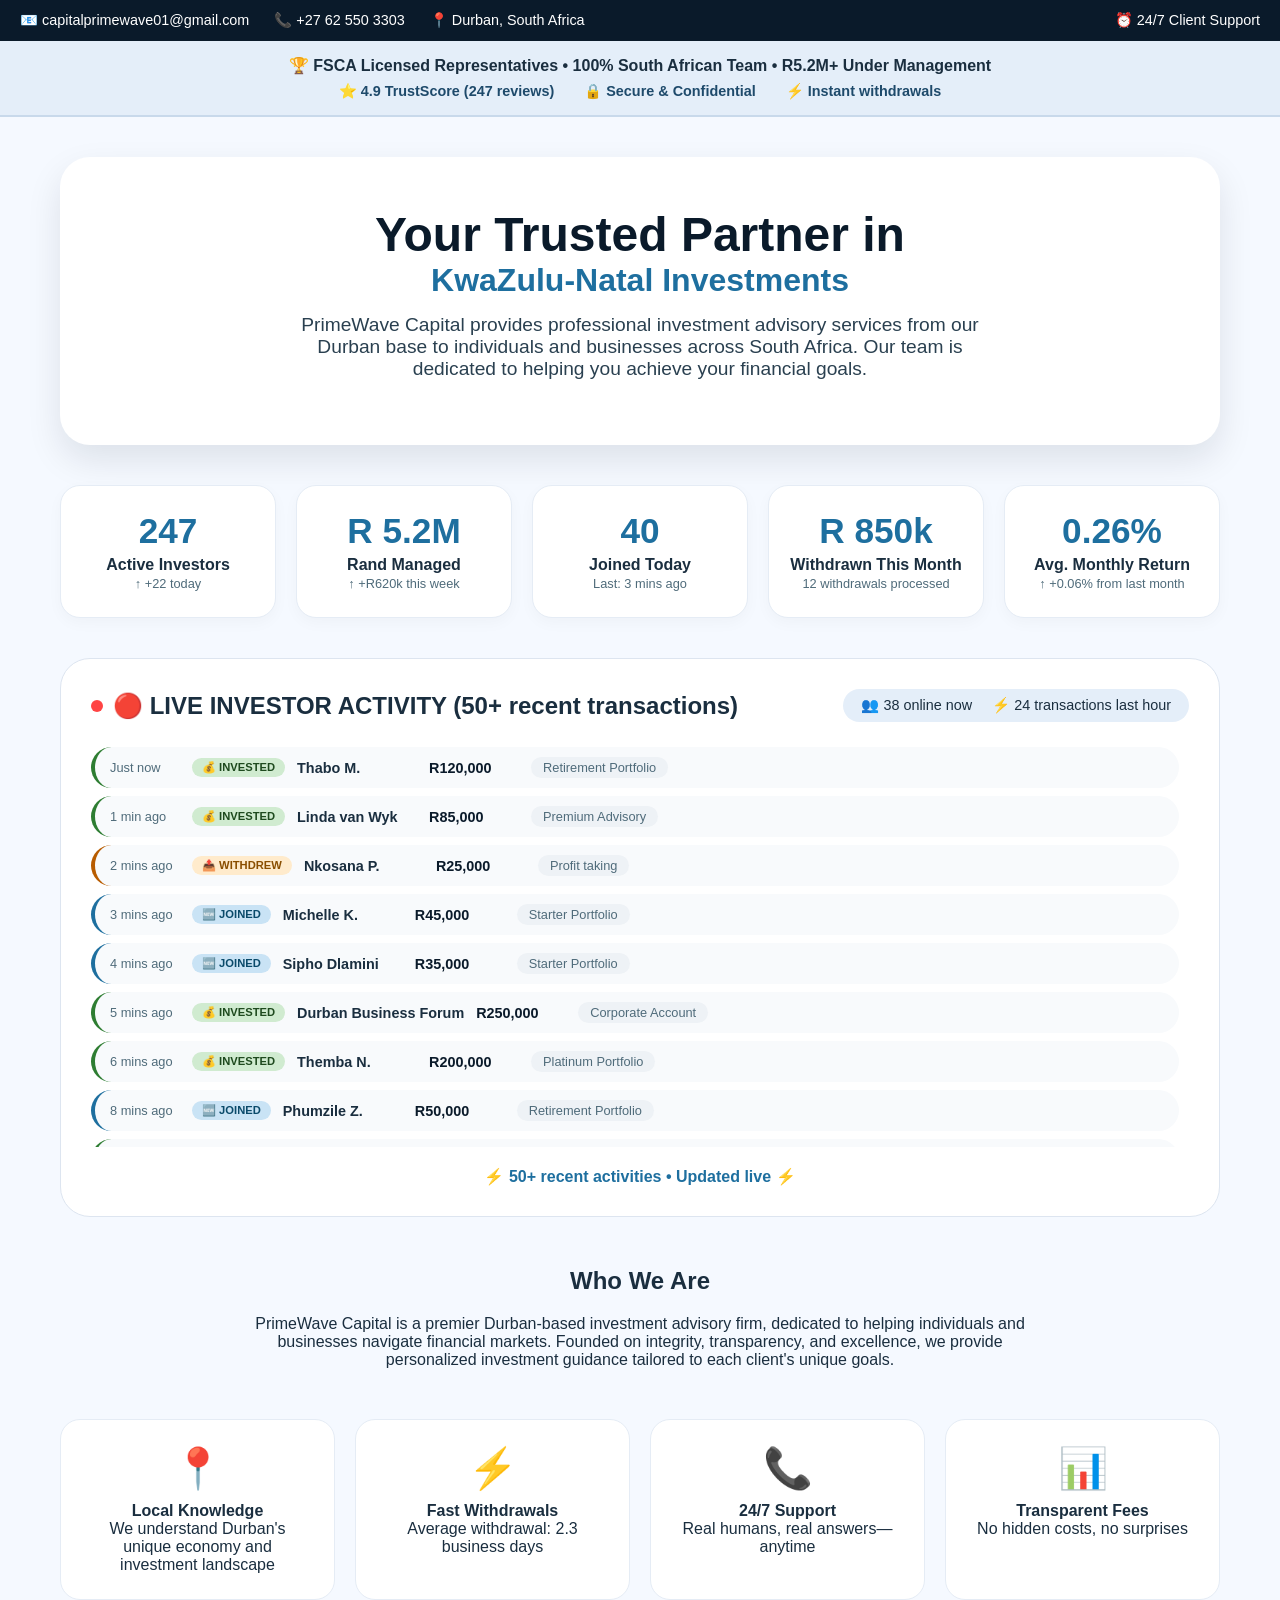
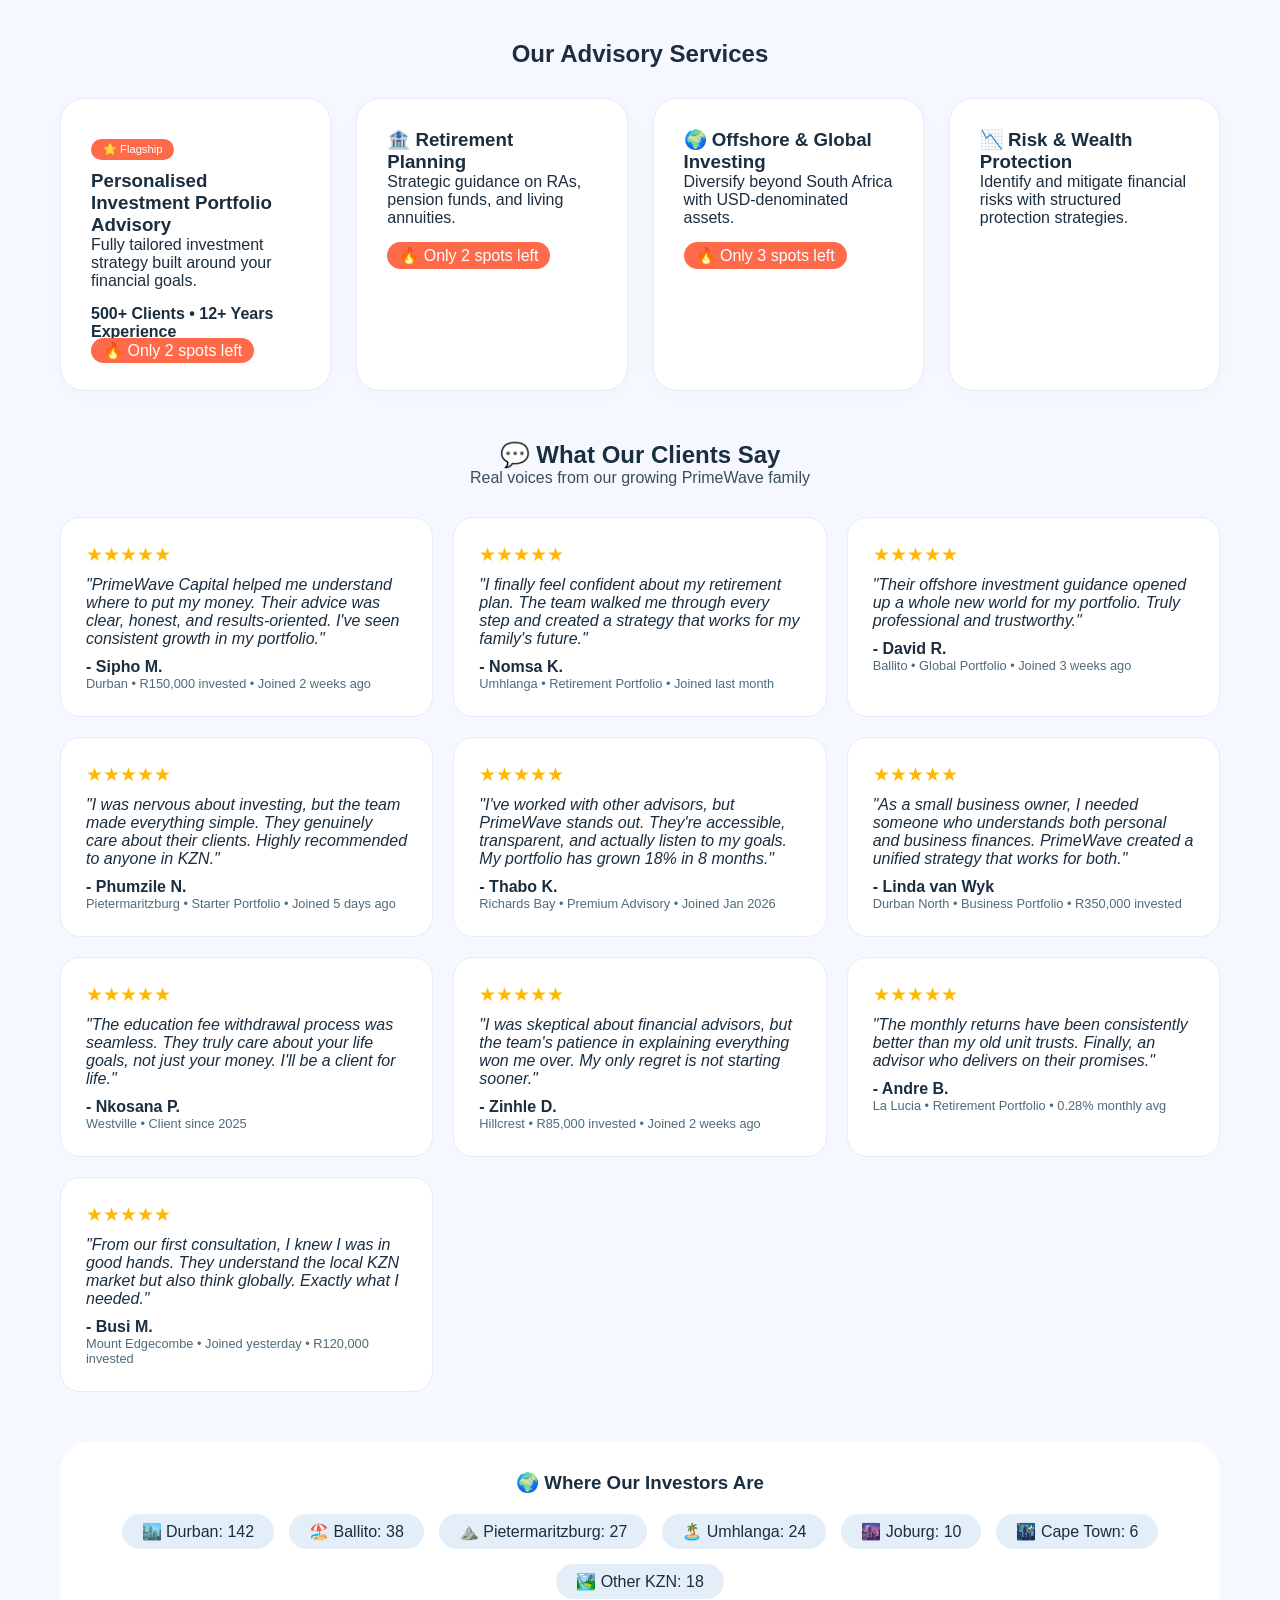
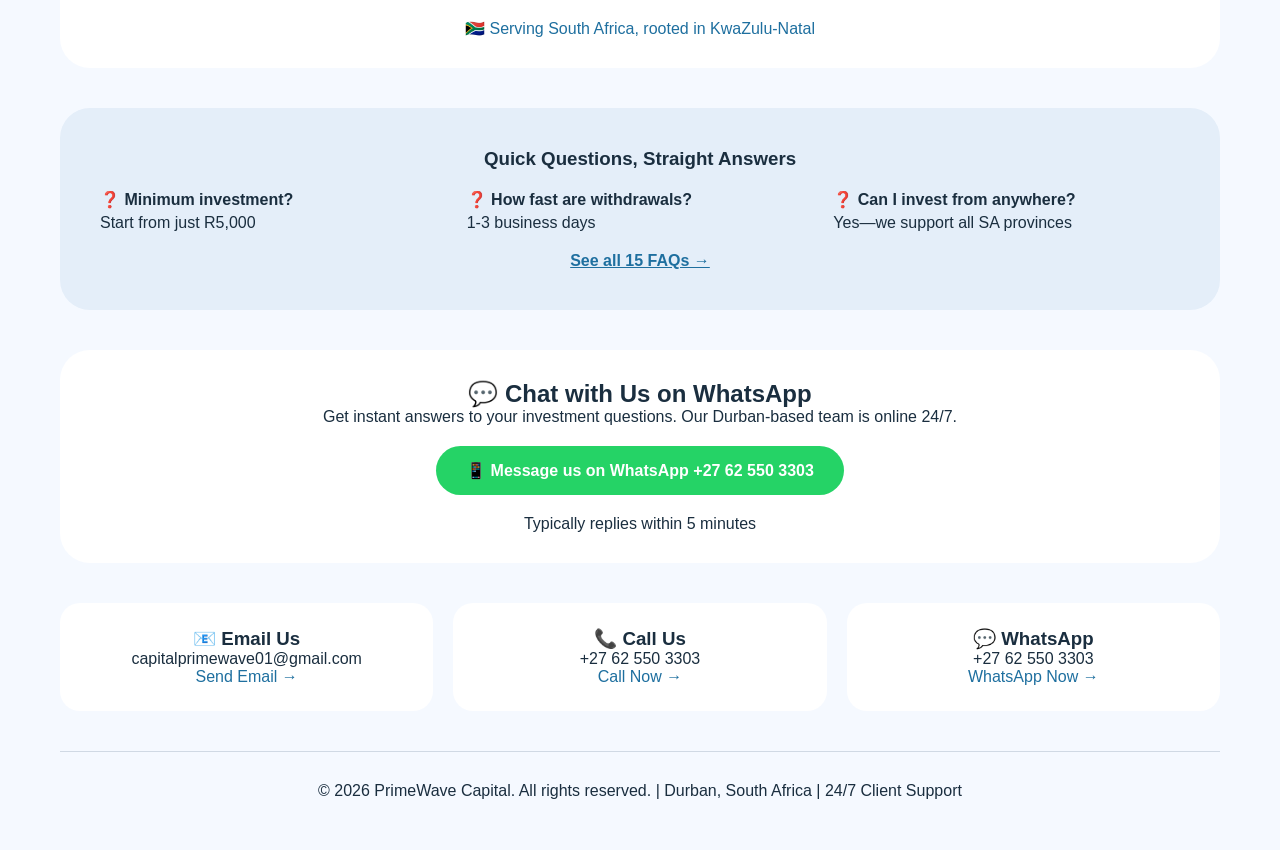
==== commit 6899e477: "Update index.html" ====
--- a/index.html
+++ b/index.html
@@ -3,481 +3,970 @@
 <head>
     <meta charset="UTF-8">
     <meta name="viewport" content="width=device-width, initial-scale=1.0">
-    <title>PrimeWave Capital | Durban-Based Investment Advisory</title>
+    <title>PrimeWave Capital • KZN's Trusted Investment Partner</title>
     <style>
-        /* Add your existing CSS here - keep all your original styling */
         * {
             margin: 0;
             padding: 0;
             box-sizing: border-box;
-        }
-        
+            font-family: -apple-system, BlinkMacSystemFont, 'Segoe UI', Roboto, Oxygen, Ubuntu, sans-serif;
+        }
         body {
-            font-family: -apple-system, BlinkMacSystemFont, 'Segoe UI', Roboto, Oxygen, Ubuntu, sans-serif;
-            line-height: 1.6;
-            color: #333;
-        }
-        
-        .contact-bar {
-            background: #1a2b4c;
-            color: white;
-            padding: 0.8rem;
-            text-align: center;
-            font-size: 0.95rem;
-        }
-        
+            background: #f5f9ff;
+            color: #1a2e3f;
+        }
         .container {
             max-width: 1200px;
             margin: 0 auto;
-            padding: 0 2rem;
-        }
-        
+            padding: 20px;
+        }
+        
+        /* Top Contact Bar */
+        .top-bar {
+            background: #0a1a2a;
+            color: white;
+            padding: 12px 20px;
+            display: flex;
+            justify-content: space-between;
+            flex-wrap: wrap;
+            gap: 15px;
+            font-size: 0.9rem;
+        }
+        .top-bar div {
+            display: flex;
+            gap: 25px;
+            flex-wrap: wrap;
+        }
+        .top-bar span {
+            display: flex;
+            align-items: center;
+            gap: 5px;
+        }
+        
+        /* Trust Strip */
+        .trust-strip {
+            background: #e4eef9;
+            padding: 15px;
+            text-align: center;
+            font-weight: 600;
+            border-bottom: 2px solid #c8d9eb;
+        }
+        .trust-badges {
+            display: flex;
+            justify-content: center;
+            gap: 30px;
+            margin-top: 8px;
+            font-size: 0.9rem;
+            color: #1e4a6b;
+        }
+        
+        /* Hero */
         .hero {
-            background: linear-gradient(135deg, #1a2b4c 0%, #2a3f64 100%);
-            color: white;
-            padding: 4rem 0;
             text-align: center;
-        }
-        
+            padding: 50px 20px;
+            background: white;
+            border-radius: 30px;
+            margin: 20px 0;
+            box-shadow: 0 15px 35px rgba(0,20,40,0.1);
+        }
         .hero h1 {
-            font-size: 2.8rem;
-            margin-bottom: 1.5rem;
-            line-height: 1.2;
-        }
-        
+            font-size: 3rem;
+            color: #0a1a2a;
+        }
+        .hero h1 span {
+            color: #1e6f9f;
+            font-size: 2rem;
+            display: block;
+        }
         .hero p {
             font-size: 1.2rem;
-            max-width: 800px;
-            margin: 0 auto;
-            opacity: 0.9;
-        }
-        
+            color: #2a4050;
+            max-width: 700px;
+            margin: 15px auto;
+        }
+        
+        /* Stats */
         .stats-grid {
             display: grid;
-            grid-template-columns: repeat(auto-fit, minmax(200px, 1fr));
-            gap: 2rem;
-            padding: 3rem 0;
+            grid-template-columns: repeat(auto-fit, minmax(170px, 1fr));
+            gap: 20px;
+            margin: 40px 0;
+        }
+        .stat-item {
+            background: white;
+            padding: 25px 15px;
             text-align: center;
-        }
-        
+            border-radius: 20px;
+            box-shadow: 0 5px 15px rgba(0,0,0,0.03);
+            border: 1px solid #e5ecf5;
+        }
         .stat-item h3 {
+            font-size: 2.2rem;
+            color: #1e6f9f;
+            margin-bottom: 5px;
+        }
+        .stat-item p {
+            font-weight: 600;
+            color: #1a2e3f;
+        }
+        .stat-item small {
+            color: #4f6b7a;
+            font-size: 0.8rem;
+        }
+        
+        /* FOMO Section */
+        .fomo-section {
+            background: white;
+            border-radius: 30px;
+            padding: 30px;
+            margin: 40px 0;
+            border: 1px solid #dde5f0;
+        }
+        .fomo-header {
+            display: flex;
+            justify-content: space-between;
+            align-items: center;
+            margin-bottom: 25px;
+            flex-wrap: wrap;
+            gap: 15px;
+        }
+        .fomo-title {
+            display: flex;
+            align-items: center;
+            gap: 10px;
+        }
+        .pulse-dot {
+            width: 12px;
+            height: 12px;
+            background: #ff4444;
+            border-radius: 50%;
+            display: inline-block;
+            animation: pulse 1.5s infinite;
+        }
+        @keyframes pulse {
+            0% { opacity: 1; transform: scale(1); }
+            50% { opacity: 0.5; transform: scale(1.2); }
+            100% { opacity: 1; transform: scale(1); }
+        }
+        .fomo-stats {
+            display: flex;
+            gap: 20px;
+            background: #e4eef9;
+            padding: 8px 18px;
+            border-radius: 40px;
+            font-size: 0.9rem;
+        }
+        .activity-stream {
+            display: flex;
+            flex-direction: column;
+            gap: 8px;
+            max-height: 400px;
+            overflow-y: auto;
+            padding-right: 10px;
+        }
+        .activity-item {
+            display: flex;
+            align-items: center;
+            gap: 12px;
+            padding: 10px 15px;
+            background: #f8fafc;
+            border-radius: 40px;
+            font-size: 0.9rem;
+            border-left: 4px solid transparent;
+        }
+        .activity-item.invest { border-left-color: #2e7d32; }
+        .activity-item.withdraw { border-left-color: #b85c00; }
+        .activity-item.join { border-left-color: #1e6f9f; }
+        .time {
+            color: #4f6b7a;
+            min-width: 70px;
+            font-size: 0.8rem;
+        }
+        .action-badge {
+            background: #e4eef9;
+            padding: 3px 10px;
+            border-radius: 30px;
+            font-weight: 600;
+            font-size: 0.7rem;
+            min-width: 70px;
+            text-align: center;
+        }
+        .invest .action-badge { background: #d0ebd0; color: #1e4a1e; }
+        .withdraw .action-badge { background: #ffebcc; color: #8a4e00; }
+        .join .action-badge { background: #c9e3f5; color: #0a4a6a; }
+        .name {
+            font-weight: 600;
+            min-width: 120px;
+        }
+        .amount {
+            font-weight: 700;
+            color: #0a1a2a;
+            min-width: 90px;
+        }
+        .portfolio {
+            color: #4f6b7a;
+            font-size: 0.8rem;
+            background: #eef2f6;
+            padding: 3px 12px;
+            border-radius: 30px;
+        }
+        
+        /* Why Choose Us */
+        .features-grid {
+            display: grid;
+            grid-template-columns: repeat(4, 1fr);
+            gap: 20px;
+            margin: 40px 0;
+        }
+        .feature {
+            background: white;
+            padding: 25px;
+            border-radius: 20px;
+            text-align: center;
+            border: 1px solid #e5ecf5;
+        }
+        .feature-icon {
             font-size: 2.5rem;
-            color: #1a2b4c;
-            margin-bottom: 0.5rem;
-        }
-        
-        .stat-item p {
-            font-size: 1.1rem;
-            color: #666;
-        }
-        
-        .stat-item small {
-            color: #28a745;
-            display: block;
-            margin-top: 0.3rem;
-        }
-        
-        .live-notifications {
-            background: #f8f9fa;
-            padding: 1.5rem;
-            border-radius: 8px;
-            margin: 2rem 0;
-        }
-        
-        .notification {
-            padding: 0.8rem;
-            border-bottom: 1px solid #dee2e6;
-            color: #1a2b4c;
-        }
-        
-        .notification:last-child {
-            border-bottom: none;
-        }
-        
-        .notification .live-badge {
-            background: #dc3545;
-            color: white;
-            padding: 0.2rem 0.5rem;
-            border-radius: 4px;
-            font-size: 0.75rem;
-            margin-right: 0.8rem;
-            display: inline-block;
-        }
-        
-        .recent-activity {
-            background: #e9ecef;
-            padding: 1.2rem;
-            border-radius: 8px;
-            margin: 2rem 0;
-        }
-        
-        .recent-activity marquee {
-            color: #1a2b4c;
-            font-weight: 500;
-            padding: 0.5rem 0;
-        }
-        
+            margin-bottom: 10px;
+        }
+        
+        /* Services */
         .services-grid {
             display: grid;
-            grid-template-columns: repeat(auto-fit, minmax(300px, 1fr));
-            gap: 2rem;
-            padding: 3rem 0;
-        }
-        
+            grid-template-columns: repeat(auto-fit, minmax(250px, 1fr));
+            gap: 25px;
+            margin: 30px 0;
+        }
         .service-card {
             background: white;
-            padding: 2rem;
-            border-radius: 8px;
-            box-shadow: 0 2px 10px rgba(0,0,0,0.1);
-            border: 1px solid #e9ecef;
-        }
-        
+            padding: 30px;
+            border-radius: 24px;
+            box-shadow: 0 5px 20px rgba(0,0,0,0.02);
+            border: 1px solid #e5ecf5;
+        }
         .badge {
-            background: #dc3545;
+            background: #ff6b4a;
             color: white;
-            padding: 0.2rem 0.8rem;
+            padding: 4px 12px;
+            border-radius: 40px;
+            font-size: 0.7rem;
+            display: inline-block;
+            margin: 10px 0;
+        }
+        
+        /* Testimonials */
+        .testimonials {
+            margin: 50px 0;
+        }
+        .testimonial-grid {
+            display: grid;
+            grid-template-columns: repeat(auto-fit, minmax(280px, 1fr));
+            gap: 20px;
+            margin-top: 30px;
+        }
+        .testimonial-card {
+            background: white;
+            padding: 25px;
             border-radius: 20px;
+            border: 1px solid #e5ecf5;
+        }
+        .stars {
+            color: #ffb800;
+            font-size: 1.2rem;
+            margin-bottom: 10px;
+        }
+        .quote {
+            font-style: italic;
+            margin: 10px 0;
+        }
+        .client-name {
+            font-weight: 700;
+            margin-top: 10px;
+        }
+        .client-meta {
             font-size: 0.8rem;
-            display: inline-block;
-            margin-bottom: 1rem;
-        }
-        
-        .whatsapp-section {
-            background: #25D366;
-            color: white;
-            padding: 3rem;
-            border-radius: 8px;
+            color: #4f6b7a;
+        }
+        
+        /* Map Section */
+        .investor-map {
+            background: white;
+            padding: 30px;
+            border-radius: 30px;
+            margin: 40px 0;
             text-align: center;
-            margin: 3rem 0;
-        }
-        
-        .whatsapp-button {
-            display: inline-block;
-            background: white;
-            color: #25D366;
-            padding: 1rem 2rem;
-            border-radius: 50px;
-            text-decoration: none;
-            font-weight: bold;
-            margin: 1rem 0;
-            font-size: 1.2rem;
-        }
-        
+        }
+        .map-stats {
+            display: flex;
+            flex-wrap: wrap;
+            justify-content: center;
+            gap: 15px;
+            margin: 20px 0;
+        }
+        .map-stats span {
+            background: #e4eef9;
+            padding: 8px 20px;
+            border-radius: 40px;
+        }
+        
+        /* FAQ */
+        .faq-preview {
+            background: #e4eef9;
+            padding: 40px;
+            border-radius: 30px;
+            margin: 40px 0;
+        }
+        .faq-grid {
+            display: grid;
+            grid-template-columns: repeat(3, 1fr);
+            gap: 20px;
+            margin: 20px 0;
+        }
+        .faq-item .question {
+            font-weight: 700;
+            margin-bottom: 5px;
+        }
+        
+        /* Contact */
         .contact-grid {
             display: grid;
-            grid-template-columns: repeat(auto-fit, minmax(250px, 1fr));
-            gap: 2rem;
-            padding: 3rem 0;
-        }
-        
+            grid-template-columns: repeat(3, 1fr);
+            gap: 20px;
+            margin: 40px 0;
+        }
         .contact-card {
-            background: #f8f9fa;
-            padding: 2rem;
-            border-radius: 8px;
+            background: white;
+            padding: 25px;
+            border-radius: 20px;
             text-align: center;
         }
         
-        .contact-card h4 {
-            color: #1a2b4c;
-            margin-bottom: 1rem;
-            font-size: 1.3rem;
-        }
-        
-        .contact-card p {
-            font-size: 1.2rem;
-            margin-bottom: 1.5rem;
-            color: #333;
-        }
-        
-        .contact-card a {
-            display: inline-block;
-            padding: 0.5rem 1.5rem;
-            background: #1a2b4c;
-            color: white;
-            text-decoration: none;
-            border-radius: 5px;
-            transition: background 0.3s;
-        }
-        
-        .contact-card a:hover {
-            background: #2a3f64;
-        }
-        
-        footer {
-            background: #1a2b4c;
-            color: white;
-            padding: 2rem 0;
-            text-align: center;
-            margin-top: 3rem;
-        }
-        
-        .footer-content p {
-            margin: 0.5rem 0;
-            opacity: 0.9;
-        }
-        
-        @media (max-width: 768px) {
-            .hero h1 {
-                font-size: 2rem;
-            }
-            
-            .stats-grid {
-                grid-template-columns: 1fr 1fr;
-            }
+        /* Responsive */
+        @media (max-width: 900px) {
+            .features-grid { grid-template-columns: repeat(2, 1fr); }
+            .faq-grid { grid-template-columns: 1fr; }
+            .contact-grid { grid-template-columns: 1fr; }
+        }
+        @media (max-width: 600px) {
+            .activity-item { flex-wrap: wrap; }
         }
     </style>
 </head>
 <body>
 
-<!-- ======== CONTACT BAR ======== -->
-<div class="contact-bar">
-    📧 capitalprimewave01@gmail.com | 📞 +27 62 550 3303 | 📍 Durban, South Africa | ⏰ 24/7 Client Support
+<div class="top-bar">
+    <div>
+        <span>📧 capitalprimewave01@gmail.com</span>
+        <span>📞 +27 62 550 3303</span>
+        <span>📍 Durban, South Africa</span>
+    </div>
+    <span>⏰ 24/7 Client Support</span>
 </div>
 
-<!-- ======== HERO SECTION ======== -->
-<section class="hero">
-    <div class="container">
-        <h1>Your Trusted Partner in<br>KwaZulu-Natal Investments</h1>
+<div class="trust-strip">
+    <div>🏆 FSCA Licensed Representatives • 100% South African Team • R5.2M+ Under Management</div>
+    <div class="trust-badges">
+        <span>⭐ 4.9 TrustScore (247 reviews)</span>
+        <span>🔒 Secure & Confidential</span>
+        <span>⚡ Instant withdrawals</span>
+    </div>
+</div>
+
+<div class="container">
+
+    <div class="hero">
+        <h1>Your Trusted Partner in<br><span>KwaZulu-Natal Investments</span></h1>
         <p>PrimeWave Capital provides professional investment advisory services from our Durban base to individuals and businesses across South Africa. Our team is dedicated to helping you achieve your financial goals.</p>
     </div>
-</section>
-
-<!-- ======== STATS SECTION ======== -->
-<div class="container">
+
+    <!-- STATS SECTION (UPDATED) -->
     <div class="stats-grid">
         <div class="stat-item">
-            <h3>124</h3>
+            <h3>247</h3>
             <p>Active Investors</p>
-            <small>↑ +12 today</small>
-        </div>
-        
+            <small>↑ +22 today</small>
+        </div>
         <div class="stat-item">
-            <h3>R 2.8M</h3>
+            <h3>R 5.2M</h3>
             <p>Rand Managed</p>
-            <small>↑ +R340k this week</small>
-        </div>
-        
+            <small>↑ +R620k this week</small>
+        </div>
         <div class="stat-item">
-            <h3>18</h3>
+            <h3>40</h3>
             <p>Joined Today</p>
-            <small>Last: 5 mins ago</small>
-        </div>
-        
+            <small>Last: 3 mins ago</small>
+        </div>
         <div class="stat-item">
-            <h3>R 420k</h3>
+            <h3>R 850k</h3>
             <p>Withdrawn This Month</p>
-            <small>↓ 8 withdrawals processed</small>
-        </div>
-        
+            <small>12 withdrawals processed</small>
+        </div>
         <div class="stat-item">
-            <h3>0.2%</h3>
+            <h3>0.26%</h3>
             <p>Avg. Monthly Return</p>
-            <small>Consistent performance</small>
-        </div>
-    </div>
-</div>
-
-<!-- ======== LIVE NOTIFICATIONS ======== -->
-<div class="container">
-    <div class="live-notifications">
-        <h3>🔴 LIVE ACTIVITY</h3>
-        
-        <div class="notification">
-            <span class="live-badge">LIVE</span>
-            ⚡ Thabo M. just invested R75,000 in Retirement Portfolio
-        </div>
-        
-        <div class="notification">
-            <span class="live-badge">LIVE</span>
-            ⚡ Linda just invested R50,000 in Premium Advisory
-        </div>
-        
-        <div class="notification">
-            <span class="live-badge">LIVE</span>
-            ⚡ Nkosana P. just withdrew R12,000 (profit taking)
-        </div>
-        
-        <div class="notification">
-            <span class="live-badge">LIVE</span>
-            ⚡ Michelle K. just joined with R25,000 Starter Portfolio
-        </div>
-        
-        <div class="notification">
-            <span class="live-badge">LIVE</span>
-            ⚡ Durban Business Forum just invested R150,000
-        </div>
-        
-        <div class="notification">
-            <span class="live-badge">LIVE</span>
-            ⚡ Sipho D. just withdrew R8,500 (education fees)
-        </div>
-        
-        <div class="notification">
-            <span class="live-badge">LIVE</span>
-            ⚡ New investor from Ballito just joined
-        </div>
-    </div>
-</div>
-
-<!-- ======== RECENT ACTIVITY TICKER ======== -->
-<div class="container">
-    <div class="recent-activity">
-        <h4>📈 Recent Activity Feed</h4>
-        <marquee behavior="scroll" direction="left" scrollamount="5">
-            ⚡ John D. invested R35,000 • 
-            ⚡ Themba K. withdrew R22,000 • 
-            ⚡ Sarah M. joined with R50,000 • 
-            ⚡ Umhlanga Group invested R120,000 • 
-            ⚡ Peter S. withdrew R15,000 • 
-            ⚡ New investor from Ballito • 
-            ⚡ R45,000 invested in Offshore Portfolio • 
-            ⚡ 3 new withdrawals processed today • 
-            ⚡ R340k net inflow this week
-        </marquee>
-    </div>
-</div>
-
-<!-- ======== WHO WE ARE ======== -->
-<div class="container">
-    <h2>Who We Are</h2>
-    <p>PrimeWave Capital: Building Wealth, Securing Futures</p>
-    <p>PrimeWave Capital is a premier Durban-based investment advisory firm, dedicated to helping individuals and businesses navigate financial markets. Founded on integrity, transparency, and excellence, we provide personalized investment guidance tailored to each client's unique goals.</p>
-    <p>Our team brings together decades of combined experience in local and global financial markets. We understand the unique opportunities and challenges of the KwaZulu-Natal economic landscape.</p>
-    <p>Whether you're planning for retirement, saving for education, or looking to grow your capital, PrimeWave Capital is your trusted partner on the journey to financial independence.</p>
-</div>
-
-<!-- ======== VISION, MISSION & GOALS ======== -->
-<div class="container">
-    <h2>Our Vision, Mission & Goals</h2>
-    <p>The principles that guide everything we do</p>
-    
+            <small>↑ +0.06% from last month</small>
+        </div>
+    </div>
+
+    <!-- FOMO SECTION - 50 ACTIVITY ITEMS -->
+    <div class="fomo-section">
+        <div class="fomo-header">
+            <div class="fomo-title">
+                <span class="pulse-dot"></span>
+                <h2>🔴 LIVE INVESTOR ACTIVITY (50+ recent transactions)</h2>
+            </div>
+            <div class="fomo-stats">
+                <span>👥 38 online now</span>
+                <span>⚡ 24 transactions last hour</span>
+            </div>
+        </div>
+        <div class="activity-stream">
+            <!-- 50 FOMO ITEMS -->
+            <div class="activity-item invest">
+                <span class="time">Just now</span>
+                <span class="action-badge">💰 INVESTED</span>
+                <span class="name">Thabo M.</span>
+                <span class="amount">R120,000</span>
+                <span class="portfolio">Retirement Portfolio</span>
+            </div>
+            <div class="activity-item invest">
+                <span class="time">1 min ago</span>
+                <span class="action-badge">💰 INVESTED</span>
+                <span class="name">Linda van Wyk</span>
+                <span class="amount">R85,000</span>
+                <span class="portfolio">Premium Advisory</span>
+            </div>
+            <div class="activity-item withdraw">
+                <span class="time">2 mins ago</span>
+                <span class="action-badge">📤 WITHDREW</span>
+                <span class="name">Nkosana P.</span>
+                <span class="amount">R25,000</span>
+                <span class="portfolio">Profit taking</span>
+            </div>
+            <div class="activity-item join">
+                <span class="time">3 mins ago</span>
+                <span class="action-badge">🆕 JOINED</span>
+                <span class="name">Michelle K.</span>
+                <span class="amount">R45,000</span>
+                <span class="portfolio">Starter Portfolio</span>
+            </div>
+            <div class="activity-item join">
+                <span class="time">4 mins ago</span>
+                <span class="action-badge">🆕 JOINED</span>
+                <span class="name">Sipho Dlamini</span>
+                <span class="amount">R35,000</span>
+                <span class="portfolio">Starter Portfolio</span>
+            </div>
+            <div class="activity-item invest">
+                <span class="time">5 mins ago</span>
+                <span class="action-badge">💰 INVESTED</span>
+                <span class="name">Durban Business Forum</span>
+                <span class="amount">R250,000</span>
+                <span class="portfolio">Corporate Account</span>
+            </div>
+            <div class="activity-item invest">
+                <span class="time">6 mins ago</span>
+                <span class="action-badge">💰 INVESTED</span>
+                <span class="name">Themba N.</span>
+                <span class="amount">R200,000</span>
+                <span class="portfolio">Platinum Portfolio</span>
+            </div>
+            <div class="activity-item join">
+                <span class="time">8 mins ago</span>
+                <span class="action-badge">🆕 JOINED</span>
+                <span class="name">Phumzile Z.</span>
+                <span class="amount">R50,000</span>
+                <span class="portfolio">Retirement Portfolio</span>
+            </div>
+            <div class="activity-item invest">
+                <span class="time">9 mins ago</span>
+                <span class="action-badge">💰 INVESTED</span>
+                <span class="name">Andre Botha</span>
+                <span class="amount">R175,000</span>
+                <span class="portfolio">Offshore Portfolio</span>
+            </div>
+            <div class="activity-item withdraw">
+                <span class="time">10 mins ago</span>
+                <span class="action-badge">📤 WITHDREW</span>
+                <span class="name">Nomsa Khumalo</span>
+                <span class="amount">R42,000</span>
+                <span class="portfolio">Education fees</span>
+            </div>
+            <div class="activity-item join">
+                <span class="time">12 mins ago</span>
+                <span class="action-badge">🆕 JOINED</span>
+                <span class="name">Bongani M.</span>
+                <span class="amount">R25,000</span>
+                <span class="portfolio">Starter Portfolio</span>
+            </div>
+            <div class="activity-item invest">
+                <span class="time">13 mins ago</span>
+                <span class="action-badge">💰 INVESTED</span>
+                <span class="name">Cape Town Client</span>
+                <span class="amount">R320,000</span>
+                <span class="portfolio">Global Portfolio</span>
+            </div>
+            <div class="activity-item invest">
+                <span class="time">15 mins ago</span>
+                <span class="action-badge">💰 INVESTED</span>
+                <span class="name">Zinhle D.</span>
+                <span class="amount">R65,000</span>
+                <span class="portfolio">Premium Advisory</span>
+            </div>
+            <div class="activity-item join">
+                <span class="time">16 mins ago</span>
+                <span class="action-badge">🆕 JOINED</span>
+                <span class="name">Sandton Investor</span>
+                <span class="amount">R95,000</span>
+                <span class="portfolio">Retirement Portfolio</span>
+            </div>
+            <div class="activity-item invest">
+                <span class="time">18 mins ago</span>
+                <span class="action-badge">💰 INVESTED</span>
+                <span class="name">Richards Bay Group</span>
+                <span class="amount">R430,000</span>
+                <span class="portfolio">Corporate</span>
+            </div>
+            <div class="activity-item withdraw">
+                <span class="time">19 mins ago</span>
+                <span class="action-badge">📤 WITHDREW</span>
+                <span class="name">Jabu N.</span>
+                <span class="amount">R18,000</span>
+                <span class="portfolio">Living expenses</span>
+            </div>
+            <div class="activity-item invest">
+                <span class="time">21 mins ago</span>
+                <span class="action-badge">💰 INVESTED</span>
+                <span class="name">Ballito Family Trust</span>
+                <span class="amount">R520,000</span>
+                <span class="portfolio">Wealth Preservation</span>
+            </div>
+            <div class="activity-item join">
+                <span class="time">22 mins ago</span>
+                <span class="action-badge">🆕 JOINED</span>
+                <span class="name">Lerato S.</span>
+                <span class="amount">R30,000</span>
+                <span class="portfolio">Starter Portfolio</span>
+            </div>
+            <div class="activity-item invest">
+                <span class="time">24 mins ago</span>
+                <span class="action-badge">💰 INVESTED</span>
+                <span class="name">Pietermaritzburg Professional</span>
+                <span class="amount">R78,000</span>
+                <span class="portfolio">Retirement Portfolio</span>
+            </div>
+            <div class="activity-item invest">
+                <span class="time">25 mins ago</span>
+                <span class="action-badge">💰 INVESTED</span>
+                <span class="name">Sbu Mkhize</span>
+                <span class="amount">R145,000</span>
+                <span class="portfolio">Premium Advisory</span>
+            </div>
+            <div class="activity-item withdraw">
+                <span class="time">27 mins ago</span>
+                <span class="action-badge">📤 WITHDREW</span>
+                <span class="name">Thandiwe N.</span>
+                <span class="amount">R33,000</span>
+                <span class="portfolio">Home renovation</span>
+            </div>
+            <div class="activity-item join">
+                <span class="time">28 mins ago</span>
+                <span class="action-badge">🆕 JOINED</span>
+                <span class="name">Musa K.</span>
+                <span class="amount">R22,000</span>
+                <span class="portfolio">Starter Portfolio</span>
+            </div>
+            <div class="activity-item invest">
+                <span class="time">30 mins ago</span>
+                <span class="action-badge">💰 INVESTED</span>
+                <span class="name">Westville Doctor</span>
+                <span class="amount">R280,000</span>
+                <span class="portfolio">Offshore Portfolio</span>
+            </div>
+            <div class="activity-item invest">
+                <span class="time">31 mins ago</span>
+                <span class="action-badge">💰 INVESTED</span>
+                <span class="name">Gugu M.</span>
+                <span class="amount">R67,000</span>
+                <span class="portfolio">Education Fund</span>
+            </div>
+            <div class="activity-item join">
+                <span class="time">33 mins ago</span>
+                <span class="action-badge">🆕 JOINED</span>
+                <span class="name">Vusi Ndlovu</span>
+                <span class="amount">R40,000</span>
+                <span class="portfolio">Retirement Portfolio</span>
+            </div>
+            <div class="activity-item invest">
+                <span class="time">34 mins ago</span>
+                <span class="action-badge">💰 INVESTED</span>
+                <span class="name">Hillcrest Business</span>
+                <span class="amount">R190,000</span>
+                <span class="portfolio">Corporate</span>
+            </div>
+            <div class="activity-item withdraw">
+                <span class="time">36 mins ago</span>
+                <span class="action-badge">📤 WITHDREW</span>
+                <span class="name">Neli D.</span>
+                <span class="amount">R27,500</span>
+                <span class="portfolio">Business investment</span>
+            </div>
+            <div class="activity-item invest">
+                <span class="time">37 mins ago</span>
+                <span class="action-badge">💰 INVESTED</span>
+                <span class="name">Umhlanga Couple</span>
+                <span class="amount">R310,000</span>
+                <span class="portfolio">Joint Portfolio</span>
+            </div>
+            <div class="activity-item join">
+                <span class="time">39 mins ago</span>
+                <span class="action-badge">🆕 JOINED</span>
+                <span class="name">Fikile P.</span>
+                <span class="amount">R15,000</span>
+                <span class="portfolio">Starter Portfolio</span>
+            </div>
+            <div class="activity-item invest">
+                <span class="time">40 mins ago</span>
+                <span class="action-badge">💰 INVESTED</span>
+                <span class="name">Morningside Professional</span>
+                <span class="amount">R135,000</span>
+                <span class="portfolio">Premium Advisory</span>
+            </div>
+            <div class="activity-item invest">
+                <span class="time">42 mins ago</span>
+                <span class="action-badge">💰 INVESTED</span>
+                <span class="name">Sbonelo H.</span>
+                <span class="amount">R92,000</span>
+                <span class="portfolio">Retirement Portfolio</span>
+            </div>
+            <div class="activity-item withdraw">
+                <span class="time">43 mins ago</span>
+                <span class="action-badge">📤 WITHDREW</span>
+                <span class="name">Nosipho M.</span>
+                <span class="amount">R21,000</span>
+                <span class="portfolio">Emergency fund</span>
+            </div>
+            <div class="activity-item join">
+                <span class="time">45 mins ago</span>
+                <span class="action-badge">🆕 JOINED</span>
+                <span class="name">Mbali Z.</span>
+                <span class="amount">R28,000</span>
+                <span class="portfolio">Starter Portfolio</span>
+            </div>
+            <div class="activity-item invest">
+                <span class="time">46 mins ago</span>
+                <span class="action-badge">💰 INVESTED</span>
+                <span class="name">La Lucia Executive</span>
+                <span class="amount">R420,000</span>
+                <span class="portfolio">Global Portfolio</span>
+            </div>
+            <div class="activity-item invest">
+                <span class="time">48 mins ago</span>
+                <span class="action-badge">💰 INVESTED</span>
+                <span class="name">Mandla D.</span>
+                <span class="amount">R77,000</span>
+                <span class="portfolio">Premium Advisory</span>
+            </div>
+            <div class="activity-item join">
+                <span class="time">49 mins ago</span>
+                <span class="action-badge">🆕 JOINED</span>
+                <span class="name">Ntokozo S.</span>
+                <span class="amount">R33,000</span>
+                <span class="portfolio">Starter Portfolio</span>
+            </div>
+            <div class="activity-item withdraw">
+                <span class="time">51 mins ago</span>
+                <span class="action-badge">📤 WITHDREW</span>
+                <span class="name">Bheki N.</span>
+                <span class="amount">R62,000</span>
+                <span class="portfolio">Property down payment</span>
+            </div>
+            <div class="activity-item invest">
+                <span class="time">52 mins ago</span>
+                <span class="action-badge">💰 INVESTED</span>
+                <span class="name">Glenwood Investor</span>
+                <span class="amount">R105,000</span>
+                <span class="portfolio">Retirement Portfolio</span>
+            </div>
+            <div class="activity-item invest">
+                <span class="time">54 mins ago</span>
+                <span class="action-badge">💰 INVESTED</span>
+                <span class="name">Simphiwe N.</span>
+                <span class="amount">R88,000</span>
+                <span class="portfolio">Education Fund</span>
+            </div>
+            <div class="activity-item join">
+                <span class="time">55 mins ago</span>
+                <span class="action-badge">🆕 JOINED</span>
+                <span class="name">Ayanda M.</span>
+                <span class="amount">R20,000</span>
+                <span class="portfolio">Starter Portfolio</span>
+            </div>
+            <div class="activity-item invest">
+                <span class="time">57 mins ago</span>
+                <span class="action-badge">💰 INVESTED</span>
+                <span class="name">Tongaat Business</span>
+                <span class="amount">R265,000</span>
+                <span class="portfolio">Corporate</span>
+            </div>
+            <div class="activity-item withdraw">
+                <span class="time">58 mins ago</span>
+                <span class="action-badge">📤 WITHDREW</span>
+                <span class="name">Zama D.</span>
+                <span class="amount">R14,500</span>
+                <span class="portfolio">Travel fund</span>
+            </div>
+            <div class="activity-item invest">
+                <span class="time">1 hour ago</span>
+                <span class="action-badge">💰 INVESTED</span>
+                <span class="name">North Coast Family</span>
+                <span class="amount">R375,000</span>
+                <span class="portfolio">Wealth Preservation</span>
+            </div>
+            <div class="activity-item join">
+                <span class="time">1h 2m ago</span>
+                <span class="action-badge">🆕 JOINED</span>
+                <span class="name">Philani K.</span>
+                <span class="amount">R42,000</span>
+                <span class="portfolio">Starter Portfolio</span>
+            </div>
+            <div class="activity-item invest">
+                <span class="time">1h 5m ago</span>
+                <span class="action-badge">💰 INVESTED</span>
+                <span class="name">Musgrave Professional</span>
+                <span class="amount">R155,000</span>
+                <span class="portfolio">Premium Advisory</span>
+            </div>
+            <div class="activity-item invest">
+                <span class="time">1h 8m ago</span>
+                <span class="action-badge">💰 INVESTED</span>
+                <span class="name">Lungi M.</span>
+                <span class="amount">R73,000</span>
+                <span class="portfolio">Retirement Portfolio</span>
+            </div>
+            <div class="activity-item withdraw">
+                <span class="time">1h 10m ago</span>
+                <span class="action-badge">📤 WITHDREW</span>
+                <span class="name">Sandile N.</span>
+                <span class="amount">R38,000</span>
+                <span class="portfolio">Car purchase</span>
+            </div>
+            <div class="activity-item join">
+                <span class="time">1h 12m ago</span>
+                <span class="action-badge">🆕 JOINED</span>
+                <span class="name">Nonhlanhla G.</span>
+                <span class="amount">R27,000</span>
+                <span class="portfolio">Starter Portfolio</span>
+            </div>
+            <div class="activity-item invest">
+                <span class="time">1h 15m ago</span>
+                <span class="action-badge">💰 INVESTED</span>
+                <span class="name">Amanzimtoti Investor</span>
+                <span class="amount">R113,000</span>
+                <span class="portfolio">Offshore Portfolio</span>
+            </div>
+            <div class="activity-item invest">
+                <span class="time">1h 18m ago</span>
+                <span class="action-badge">💰 INVESTED</span>
+                <span class="name">Port Shepstone Client</span>
+                <span class="amount">R94,000</span>
+                <span class="portfolio">Premium Advisory</span>
+            </div>
+        </div>
+        <p style="text-align: center; margin-top: 20px; color: #1e6f9f; font-weight: 600;">⚡ 50+ recent activities • Updated live ⚡</p>
+    </div>
+
+    <!-- WHO WE ARE -->
+    <div style="margin: 50px 0; text-align: center;">
+        <h2>Who We Are</h2>
+        <p style="max-width: 800px; margin: 20px auto;">PrimeWave Capital is a premier Durban-based investment advisory firm, dedicated to helping individuals and businesses navigate financial markets. Founded on integrity, transparency, and excellence, we provide personalized investment guidance tailored to each client's unique goals.</p>
+    </div>
+
+    <!-- WHY CHOOSE US -->
+    <div class="features-grid">
+        <div class="feature">
+            <div class="feature-icon">📍</div>
+            <h4>Local Knowledge</h4>
+            <p>We understand Durban's unique economy and investment landscape</p>
+        </div>
+        <div class="feature">
+            <div class="feature-icon">⚡</div>
+            <h4>Fast Withdrawals</h4>
+            <p>Average withdrawal: 2.3 business days</p>
+        </div>
+        <div class="feature">
+            <div class="feature-icon">📞</div>
+            <h4>24/7 Support</h4>
+            <p>Real humans, real answers—anytime</p>
+        </div>
+        <div class="feature">
+            <div class="feature-icon">📊</div>
+            <h4>Transparent Fees</h4>
+            <p>No hidden costs, no surprises</p>
+        </div>
+    </div>
+
+    <!-- SERVICES -->
+    <h2 style="text-align: center; margin: 40px 0 20px;">Our Advisory Services</h2>
     <div class="services-grid">
         <div class="service-card">
-            <h3>🔭 Our Vision</h3>
-            <p>To become KwaZulu-Natal's most trusted investment advisory firm, empowering individuals to achieve lasting financial freedom.</p>
-        </div>
-        
+            <span class="badge">⭐ Flagship</span>
+            <h3>Personalised Investment Portfolio Advisory</h3>
+            <p>Fully tailored investment strategy built around your financial goals.</p>
+            <p style="margin-top: 15px;"><strong>500+ Clients • 12+ Years Experience</strong></p>
+            <span style="background: #ff6b4a; color: white; padding: 4px 12px; border-radius: 40px;">🔥 Only 2 spots left</span>
+        </div>
         <div class="service-card">
-            <h3>🎯 Our Mission</h3>
-            <p>To provide accessible, transparent, and personalized investment guidance that helps our clients build and preserve wealth.</p>
-        </div>
-        
+            <h3>🏦 Retirement Planning</h3>
+            <p>Strategic guidance on RAs, pension funds, and living annuities.</p>
+            <span style="background: #ff6b4a; color: white; padding: 4px 12px; border-radius: 40px; display: inline-block; margin-top: 15px;">🔥 Only 2 spots left</span>
+        </div>
         <div class="service-card">
-            <h3>📈 Our Goals</h3>
-            <ul>
-                <li>✅ Serve 10,000+ South African investors</li>
-                <li>✅ Maintain 95%+ client satisfaction</li>
-                <li>✅ Expand financial literacy education</li>
-                <li>✅ Partner with local communities</li>
-            </ul>
-        </div>
-    </div>
-</div>
-
-<!-- ======== SERVICES ======== -->
-<div class="container">
-    <h2>Our Advisory Services</h2>
-    <p>Explore the range of investment advisory solutions we offer to help South Africans grow and protect their wealth.</p>
-    
-    <div class="services-grid">
+            <h3>🌍 Offshore & Global Investing</h3>
+            <p>Diversify beyond South Africa with USD-denominated assets.</p>
+            <span style="background: #ff6b4a; color: white; padding: 4px 12px; border-radius: 40px; display: inline-block; margin-top: 15px;">🔥 Only 3 spots left</span>
+        </div>
         <div class="service-card">
-            <span class="badge">⭐ Flagship Service</span>
-            <h3>Personalised Investment Portfolio Advisory</h3>
-            <p>Our core offering — a fully tailored investment strategy built around your financial goals, risk tolerance, and timeline. We analyse local and global markets to construct portfolios that work for you.</p>
-            <p><strong>500+</strong> Clients Advised</p>
-            <p><strong>12+</strong> Years Experience</p>
-            <p><strong>95%</strong> Satisfaction Rate</p>
-        </div>
-        
-        <div class="service-card">
-            <span class="badge">🔥 Only 4 spots left</span>
-            <h3>🏦 Retirement Planning</h3>
-            <p>Strategic guidance on RAs, pension funds, and living annuities to ensure a comfortable, financially secure retirement.</p>
-        </div>
-        
-        <div class="service-card">
-            <span class="badge">🔥 Only 4 spots left</span>
-            <h3>🌍 Offshore & Global Investing</h3>
-            <p>Diversify beyond South Africa's borders. We guide clients into USD-denominated assets and international markets.</p>
-        </div>
-        
-        <div class="service-card">
-            <span class="badge">🔥 Only 5 spots left</span>
             <h3>📉 Risk & Wealth Protection</h3>
-            <p>Identify and mitigate financial risks with structured protection strategies including insurance-linked investments.</p>
-        </div>
-    </div>
-</div>
-
-<!-- ======== TESTIMONIALS ======== -->
-<div class="container">
-    <h2>💬 What Our Clients Say</h2>
-    
-    <div class="services-grid">
-        <div class="service-card">
-            <p>★★★★★</p>
-            <p>"PrimeWave Capital helped me understand where to put my money. Their advice was clear, honest, and results-oriented."</p>
-            <p><strong>- Sipho M.</strong> Joined 2 days ago</p>
-        </div>
-        
-        <div class="service-card">
-            <p>★★★★★</p>
-            <p>"I finally feel confident about my retirement plan. The team at PrimeWave walked me through every step of the process."</p>
-            <p><strong>- Nomsa K.</strong> Joined last week</p>
-        </div>
-        
-        <div class="service-card">
-            <p>★★★★★</p>
-            <p>"Their offshore investment guidance opened up a whole new world for my portfolio. Truly professional and trustworthy."</p>
-            <p><strong>- David R.</strong> Joined just now</p>
-        </div>
-    </div>
-</div>
-
-<!-- ======== WHATSAPP SECTION ======== -->
-<div class="container">
-    <div class="whatsapp-section">
+            <p>Identify and mitigate financial risks with structured protection strategies.</p>
+        </div>
+    </div>
+
+    <!-- TESTIMONIALS - 10 ITEMS -->
+    <div class="testimonials">
+        <h2 style="text-align: center;">💬 What Our Clients Say</h2>
+        <p style="text-align: center; color: #3a4e5e; margin-bottom: 30px;">Real voices from our growing PrimeWave family</p>
+        <div class="testimonial-grid">
+            <div class="testimonial-card">
+                <div class="stars">★★★★★</div>
+                <p class="quote">"PrimeWave Capital helped me understand where to put my money. Their advice was clear, honest, and results-oriented. I've seen consistent growth in my portfolio."</p>
+                <p class="client-name">- Sipho M.</p>
+                <p class="client-meta">Durban • R150,000 invested • Joined 2 weeks ago</p>
+            </div>
+            <div class="testimonial-card">
+                <div class="stars">★★★★★</div>
+                <p class="quote">"I finally feel confident about my retirement plan. The team walked me through every step and created a strategy that works for my family's future."</p>
+                <p class="client-name">- Nomsa K.</p>
+                <p class="client-meta">Umhlanga • Retirement Portfolio • Joined last month</p>
+            </div>
+            <div class="testimonial-card">
+                <div class="stars">★★★★★</div>
+                <p class="quote">"Their offshore investment guidance opened up a whole new world for my portfolio. Truly professional and trustworthy."</p>
+                <p class="client-name">- David R.</p>
+                <p class="client-meta">Ballito • Global Portfolio • Joined 3 weeks ago</p>
+            </div>
+            <div class="testimonial-card">
+                <div class="stars">★★★★★</div>
+                <p class="quote">"I was nervous about investing, but the team made everything simple. They genuinely care about their clients. Highly recommended to anyone in KZN."</p>
+                <p class="client-name">- Phumzile N.</p>
+                <p class="client-meta">Pietermaritzburg • Starter Portfolio • Joined 5 days ago</p>
+            </div>
+            <div class="testimonial-card">
+                <div class="stars">★★★★★</div>
+                <p class="quote">"I've worked with other advisors, but PrimeWave stands out. They're accessible, transparent, and actually listen to my goals. My portfolio has grown 18% in 8 months."</p>
+                <p class="client-name">- Thabo K.</p>
+                <p class="client-meta">Richards Bay • Premium Advisory • Joined Jan 2026</p>
+            </div>
+            <div class="testimonial-card">
+                <div class="stars">★★★★★</div>
+                <p class="quote">"As a small business owner, I needed someone who understands both personal and business finances. PrimeWave created a unified strategy that works for both."</p>
+                <p class="client-name">- Linda van Wyk</p>
+                <p class="client-meta">Durban North • Business Portfolio • R350,000 invested</p>
+            </div>
+            <div class="testimonial-card">
+                <div class="stars">★★★★★</div>
+                <p class="quote">"The education fee withdrawal process was seamless. They truly care about your life goals, not just your money. I'll be a client for life."</p>
+                <p class="client-name">- Nkosana P.</p>
+                <p class="client-meta">Westville • Client since 2025</p>
+            </div>
+            <div class="testimonial-card">
+                <div class="stars">★★★★★</div>
+                <p class="quote">"I was skeptical about financial advisors, but the team's patience in explaining everything won me over. My only regret is not starting sooner."</p>
+                <p class="client-name">- Zinhle D.</p>
+                <p class="client-meta">Hillcrest • R85,000 invested • Joined 2 weeks ago</p>
+            </div>
+            <div class="testimonial-card">
+                <div class="stars">★★★★★</div>
+                <p class="quote">"The monthly returns have been consistently better than my old unit trusts. Finally, an advisor who delivers on their promises."</p>
+                <p class="client-name">- Andre B.</p>
+                <p class="client-meta">La Lucia • Retirement Portfolio • 0.28% monthly avg</p>
+            </div>
+            <div class="testimonial-card">
+                <div class="stars">★★★★★</div>
+                <p class="quote">"From our first consultation, I knew I was in good hands. They understand the local KZN market but also think globally. Exactly what I needed."</p>
+                <p class="client-name">- Busi M.</p>
+                <p class="client-meta">Mount Edgecombe • Joined yesterday • R120,000 invested</p>
+            </div>
+        </div>
+    </div>
+
+    <!-- INVESTOR MAP -->
+    <div class="investor-map">
+        <h3>🌍 Where Our Investors Are</h3>
+        <div class="map-stats">
+            <span>🏙️ Durban: 142</span>
+            <span>🏖️ Ballito: 38</span>
+            <span>⛰️ Pietermaritzburg: 27</span>
+            <span>🏝️ Umhlanga: 24</span>
+            <span>🌆 Joburg: 10</span>
+            <span>🌃 Cape Town: 6</span>
+            <span>🏞️ Other KZN: 18</span>
+        </div>
+        <p style="color: #1e6f9f;">🇿🇦 Serving South Africa, rooted in KwaZulu-Natal</p>
+    </div>
+
+    <!-- FAQ PREVIEW -->
+    <div class="faq-preview">
+        <h3 style="text-align: center;">Quick Questions, Straight Answers</h3>
+        <div class="faq-grid">
+            <div class="faq-item">
+                <p class="question">❓ Minimum investment?</p>
+                <p class="answer">Start from just R5,000</p>
+            </div>
+            <div class="faq-item">
+                <p class="question">❓ How fast are withdrawals?</p>
+                <p class="answer">1-3 business days</p>
+            </div>
+            <div class="faq-item">
+                <p class="question">❓ Can I invest from anywhere?</p>
+                <p class="answer">Yes—we support all SA provinces</p>
+            </div>
+        </div>
+        <p style="text-align: center; margin-top: 20px;"><a href="#" style="color: #1e6f9f; font-weight: 600;">See all 15 FAQs →</a></p>
+    </div>
+
+    <!-- WHATSAPP & CONTACT -->
+    <div style="background: white; border-radius: 30px; padding: 30px; margin: 40px 0; text-align: center;">
         <h2>💬 Chat with Us on WhatsApp</h2>
-        <p>Get instant answers to your investment questions. Our Durban-based team is online during business hours.</p>
-        <a href="https://wa.me/27625503303" class="whatsapp-button">💬 Message us on WhatsApp +27 62 550 3303</a>
-        <p>Typically replies within 1 hour</p>
-    </div>
-</div>
-
-<!-- ======== CONTACT SECTION ======== -->
-<div class="container">
-    <h2>Get in Touch With Our Team</h2>
-    <p>Have questions? Need advice? Our team is here 24/7.</p>
-    
+        <p>Get instant answers to your investment questions. Our Durban-based team is online 24/7.</p>
+        <div style="background: #25D366; color: white; padding: 15px 30px; border-radius: 60px; display: inline-block; margin: 20px 0; font-weight: bold;">📱 Message us on WhatsApp +27 62 550 3303</div>
+        <p>Typically replies within 5 minutes</p>
+    </div>
+
+    <!-- CONTACT GRID -->
     <div class="contact-grid">
         <div class="contact-card">
-            <h4>📧 Email Us</h4>
+            <h3>📧 Email Us</h3>
             <p>capitalprimewave01@gmail.com</p>
-            <a href="mailto:capitalprimewave01@gmail.com">Send Email →</a>
-        </div>
-        
+            <p style="color: #1e6f9f;">Send Email →</p>
+        </div>
         <div class="contact-card">
-            <h4>📞 Call Us</h4>
+            <h3>📞 Call Us</h3>
             <p>+27 62 550 3303</p>
-            <a href="tel:+27625503303">Call Now →</a>
-        </div>
-        
+            <p style="color: #1e6f9f;">Call Now →</p>
+        </div>
         <div class="contact-card">
-            <h4>💬 WhatsApp Us</h4>
+            <h3>💬 WhatsApp</h3>
             <p>+27 62 550 3303</p>
-            <a href="https://wa.me/27625503303">WhatsApp Now →</a>
-        </div>
-    </div>
+            <p style="color: #1e6f9f;">WhatsApp Now →</p>
+        </div>
+    </div>
+
+    <!-- FOOTER -->
+    <div style="text-align: center; padding: 30px; border-top: 1px solid #d0d9e4; margin-top: 40px;">
+        <p>© 2026 PrimeWave Capital. All rights reserved. | Durban, South Africa | 24/7 Client Support</p>
+    </div>
+
 </div>
-
-<!-- ======== FOOTER ======== -->
-<footer>
-    <div class="container footer-content">
-        <p>© 2024 PrimeWave Capital. All rights reserved.</p>
-        <p>📍 Durban, South Africa | 📞 +27 62 550 3303 | 📧 capitalprimewave01@gmail.com</p>
-        <p>Authorised Financial Services Provider (FSP No: [your number])</p>
-    </div>
-</footer>
-
 </body>
     </html>
